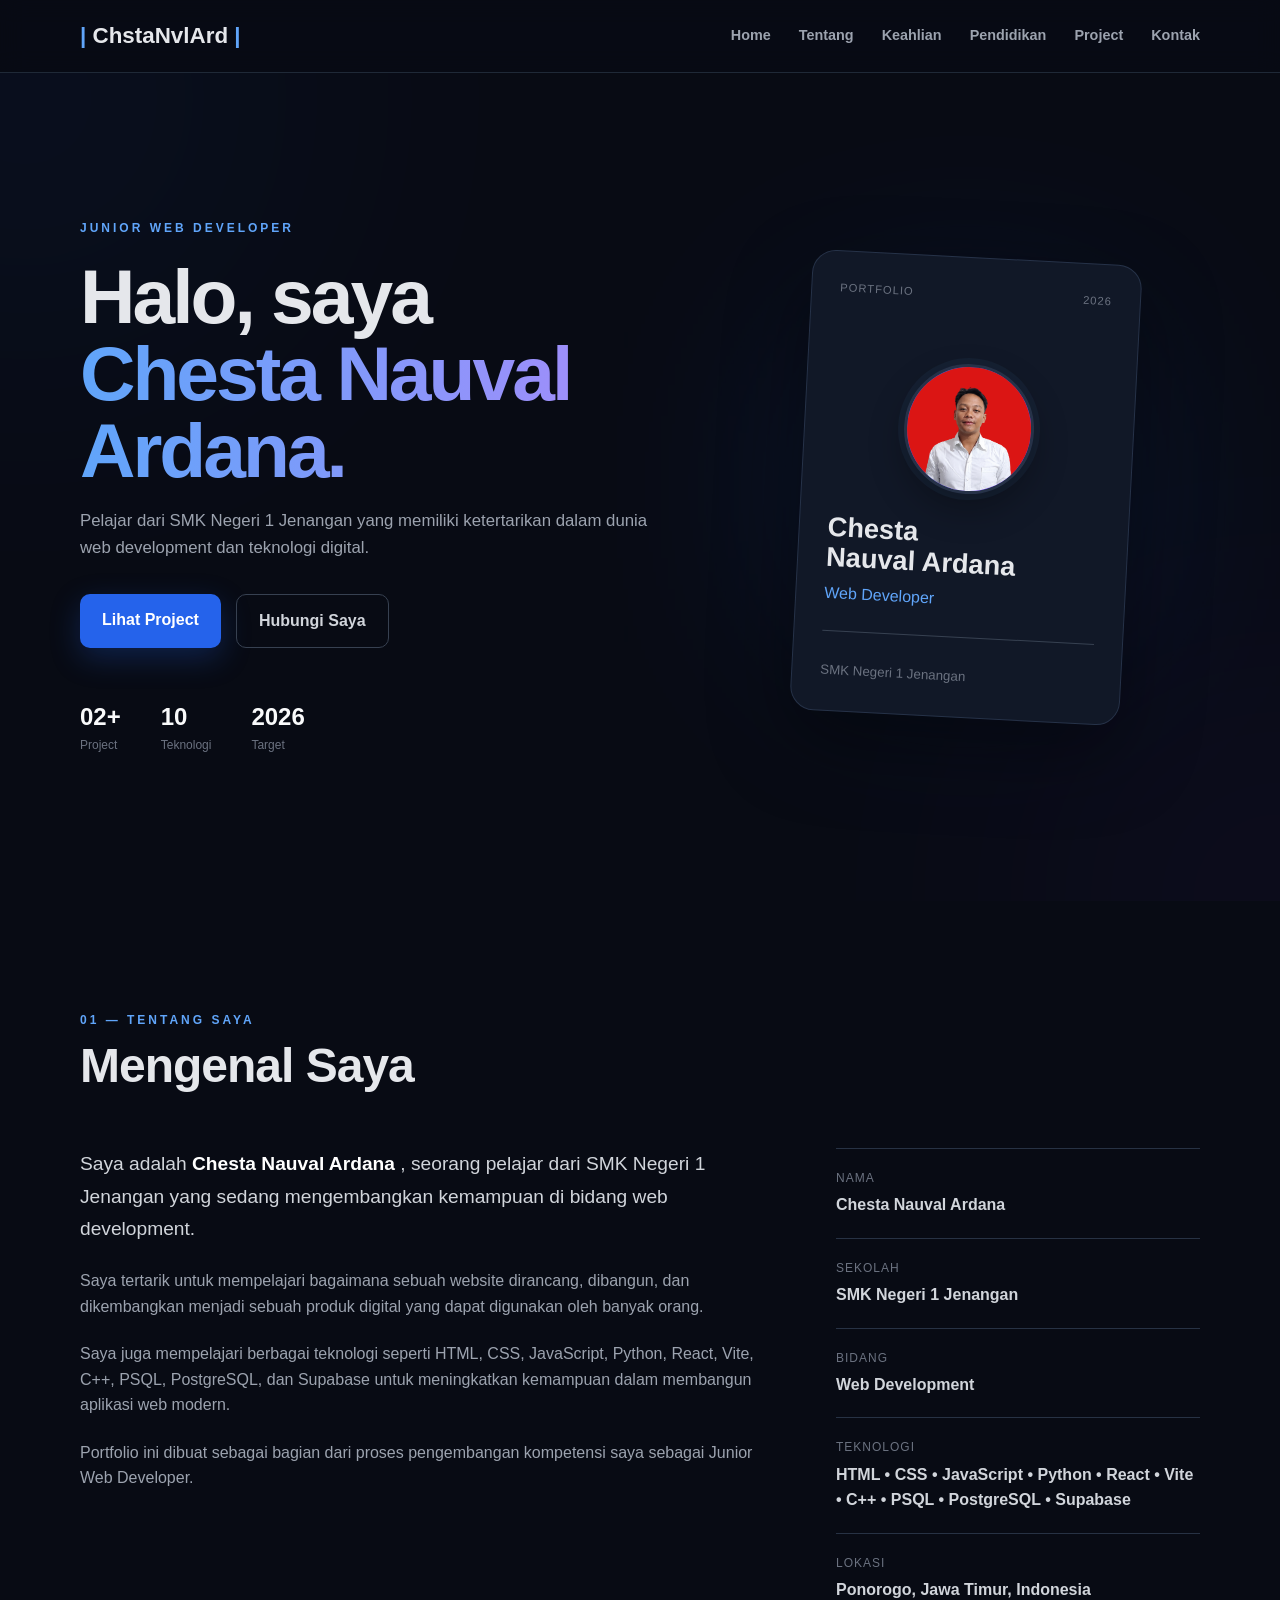
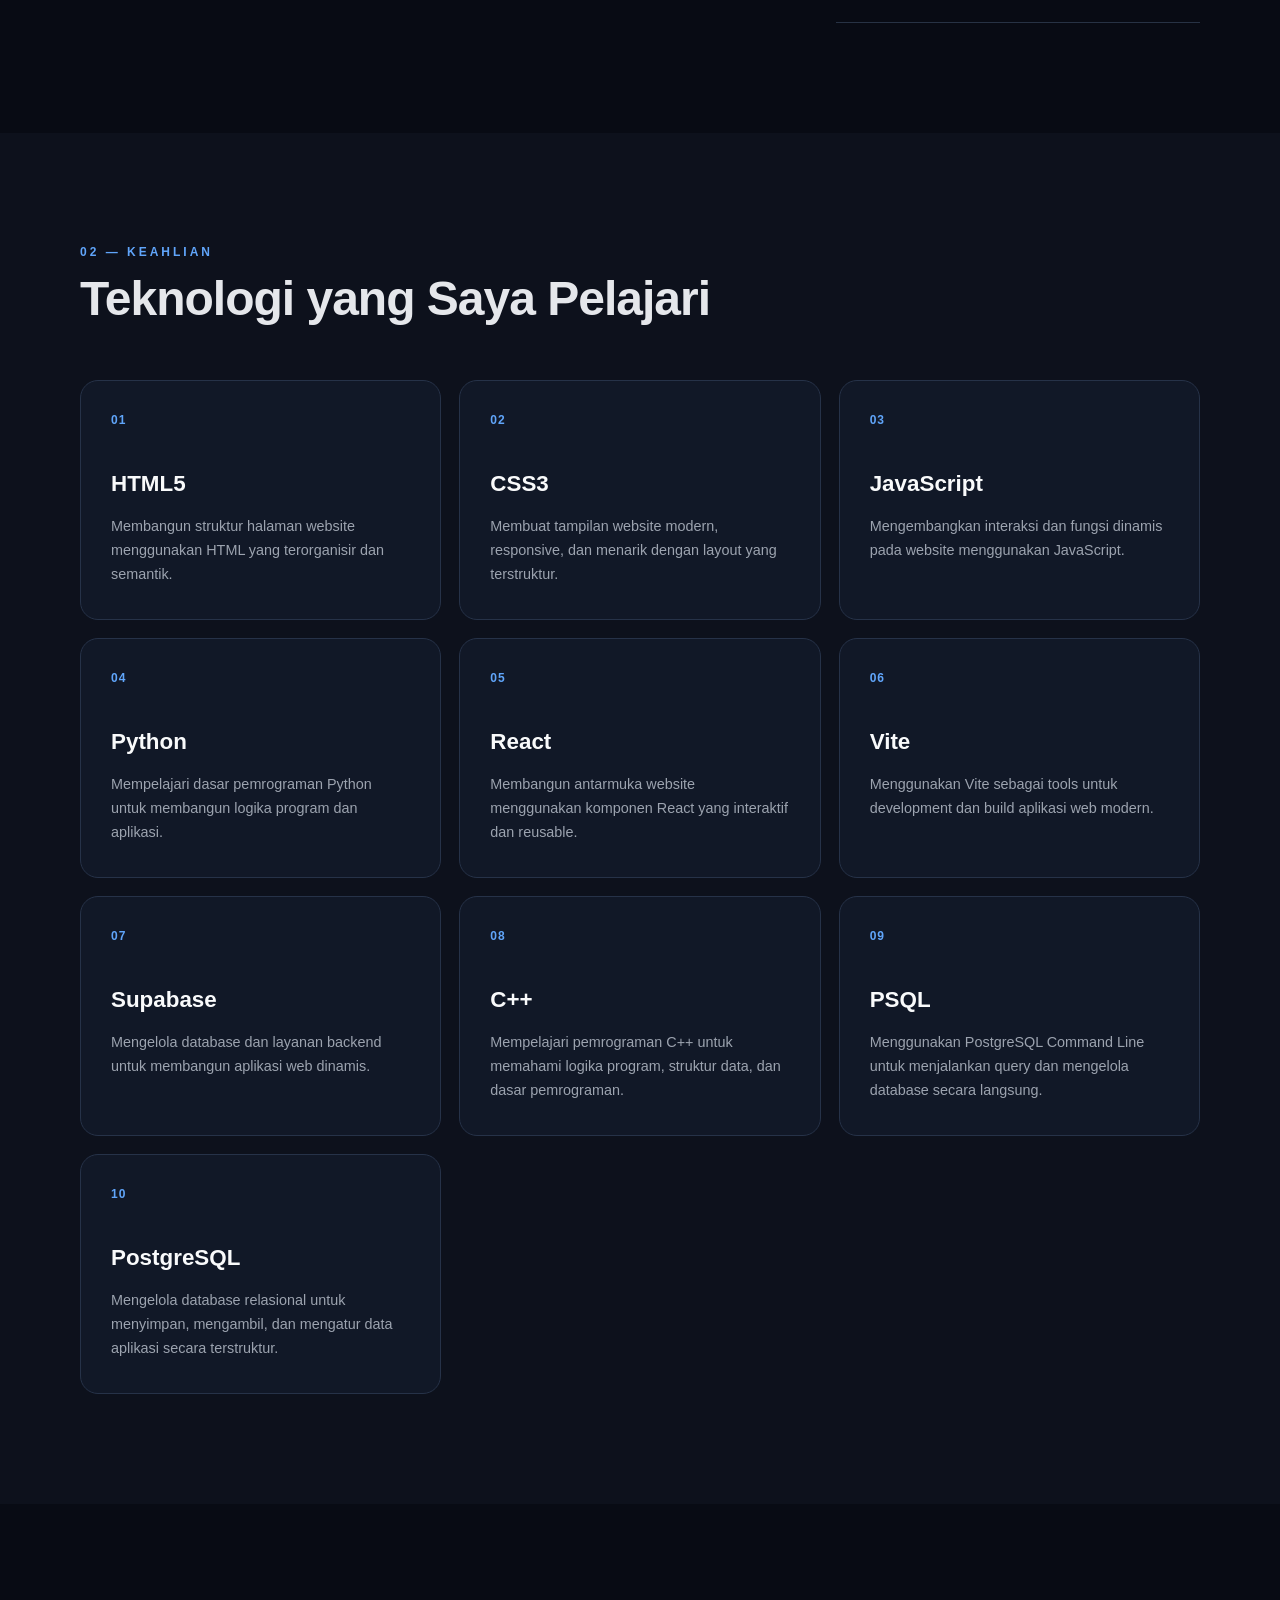
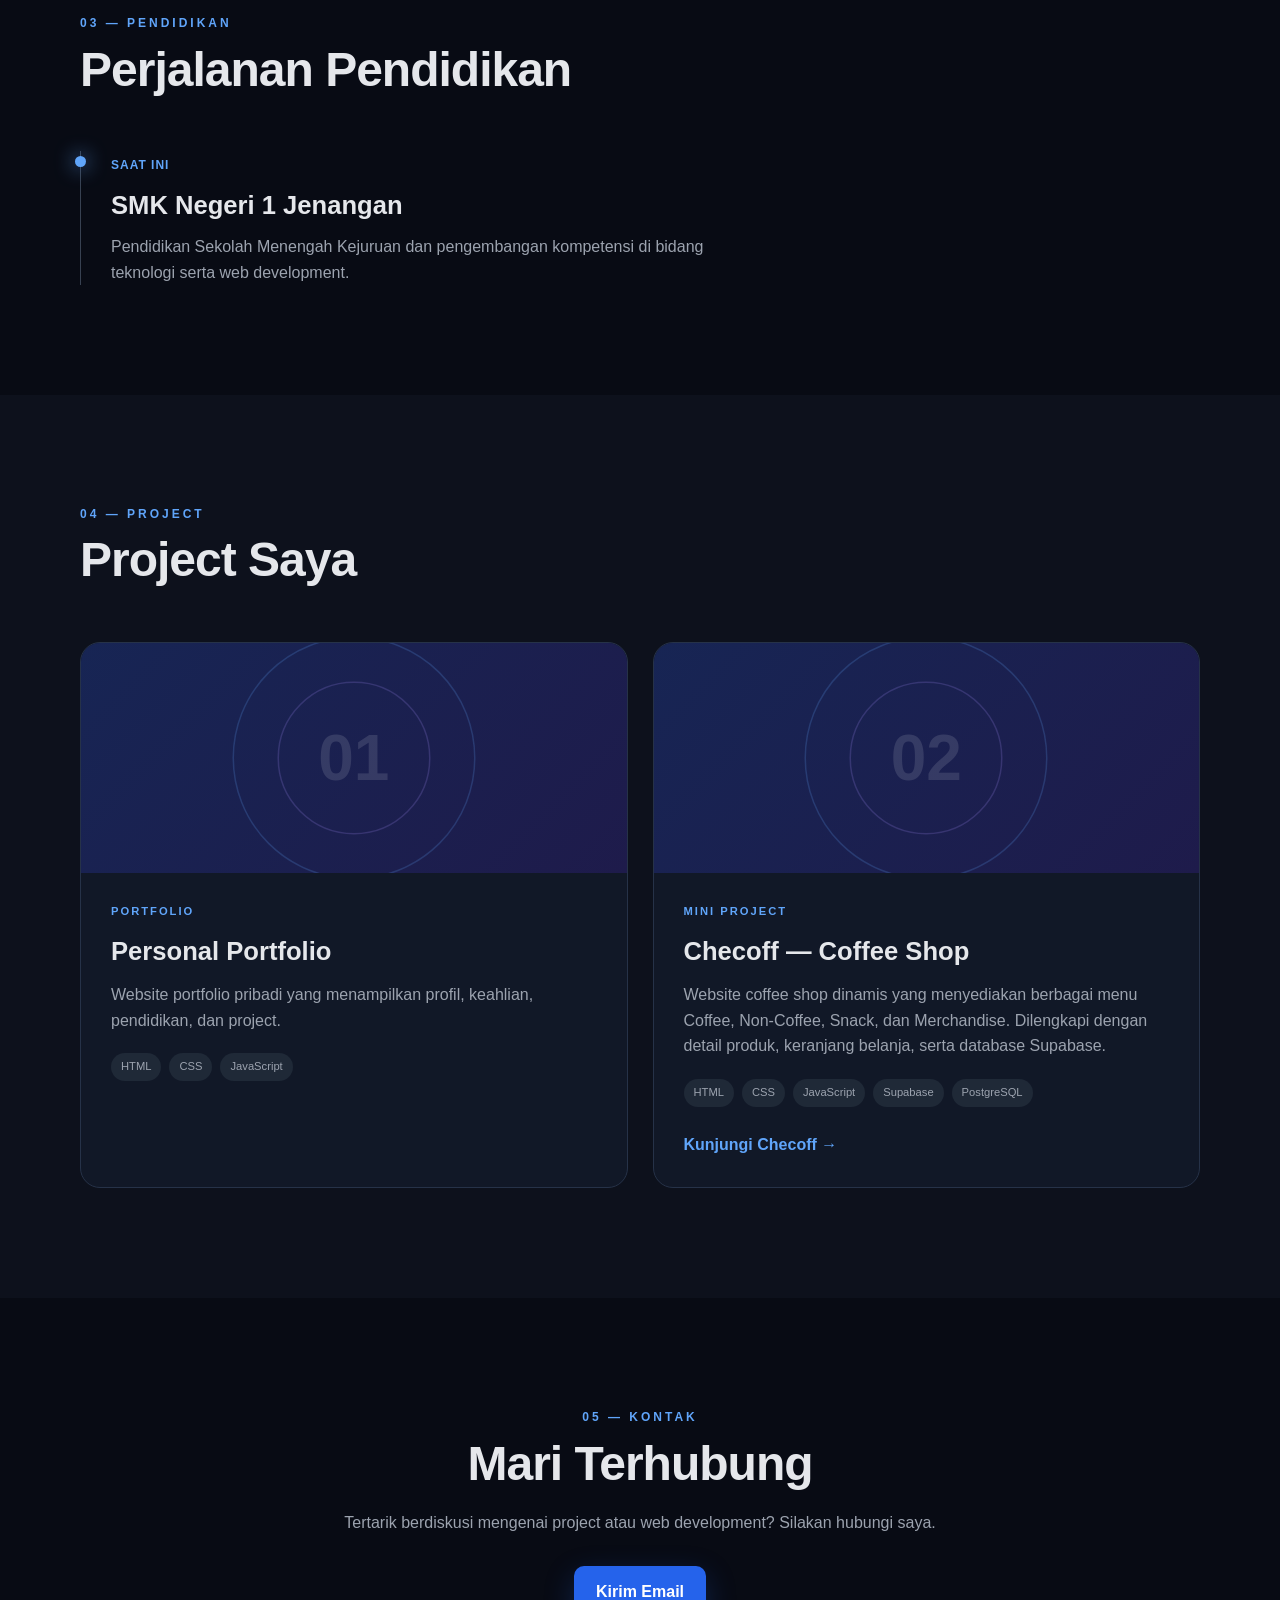
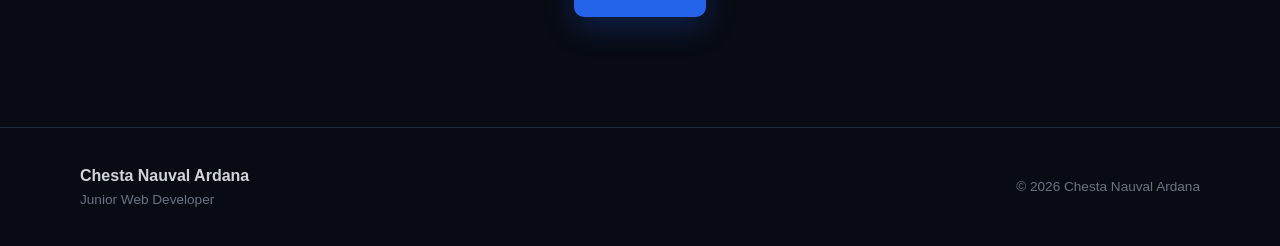
==== portfolio/index.html @ c1fc77e0 "Initial commit" ====
<!DOCTYPE html>
<html lang="id">

<head>

    <meta charset="UTF-8">

    <meta
        name="viewport"
        content="width=device-width, initial-scale=1.0"
    >

    <meta
        name="description"
        content="Portfolio Chesta Nauval Ardana - Junior Web Developer"
    >

    <title>
        Chesta Nauval Ardana | Junior Web Developer
    </title>

    <link
        rel="stylesheet"
        href="css/style.css"
    >

</head>


<body>


    <!-- ================= NAVBAR ================= -->

    <header class="navbar">

        <div class="container navbar-content">

            <a
                href="#home"
                class="logo"
            >

                <span>|</span>
                ChstaNvlArd
                <span>|</span>

            </a>


            <nav>

                <a href="#home">
                    Home
                </a>

                <a href="#about">
                    Tentang
                </a>

                <a href="#skills">
                    Keahlian
                </a>

                <a href="#education">
                    Pendidikan
                </a>

                <a href="#projects">
                    Project
                </a>

                <a href="#contact">
                    Kontak
                </a>

            </nav>

        </div>

    </header>



    <main>


        <!-- ================= HERO ================= -->

        <section
            id="home"
            class="hero"
        >

            <div class="container hero-content">


                <div class="hero-text">


                    <p class="eyebrow">

                        JUNIOR WEB DEVELOPER

                    </p>


                    <h1>

                        Halo, saya

                        <span>
                            Chesta Nauval Ardana.
                        </span>

                    </h1>


                    <p class="hero-description">

                        Pelajar dari SMK Negeri 1 Jenangan yang memiliki
                        ketertarikan dalam dunia web development dan
                        teknologi digital.

                    </p>



                    <div class="hero-buttons">


                        <a
                            href="#projects"
                            class="btn btn-primary"
                        >

                            Lihat Project

                        </a>


                        <a
                            href="#contact"
                            class="btn btn-outline"
                        >

                            Hubungi Saya

                        </a>


                    </div>



                    <div class="hero-info">


                        <div>

                            <strong>
                                02+
                            </strong>

                            <span>
                                Project
                            </span>

                        </div>


                        <div>

                            <strong>
                                10
                            </strong>

                            <span>
                                Teknologi
                            </span>

                        </div>


                        <div>

                            <strong>
                                2026
                            </strong>

                            <span>
                                Target
                            </span>

                        </div>


                    </div>


                </div>



                <!-- PROFILE CARD -->

                <div class="hero-visual">


                    <div class="glow"></div>


                    <div class="profile-card">


                        <div class="profile-top">


                            <span>
                                PORTFOLIO
                            </span>


                            <span>
                                2026
                            </span>


                        </div>



                        <div class="profile-avatar">


                            <img
                                src="assets/images/Foto_Chesta Nauval Ardana.png"
                                alt="Foto Chesta Nauval Ardana"
                            >


                        </div>



                        <h2>

                            Chesta<br>
                            Nauval Ardana

                        </h2>


                        <p>

                            Web Developer

                        </p>


                        <div class="profile-line"></div>


                        <small>

                            SMK Negeri 1 Jenangan

                        </small>


                    </div>


                </div>


            </div>

        </section>



        <!-- ================= ABOUT ================= -->

        <section
            id="about"
            class="section"
        >

            <div class="container">


                <div class="section-heading">


                    <p class="eyebrow">

                        01 — TENTANG SAYA

                    </p>


                    <h2>

                        Mengenal Saya

                    </h2>


                </div>



                <div class="about-grid">


                    <div class="about-text">


                        <p class="large-text">

                            Saya adalah

                            <strong>
                                Chesta Nauval Ardana
                            </strong>,

                            seorang pelajar dari SMK Negeri 1 Jenangan
                            yang sedang mengembangkan kemampuan di bidang
                            web development.

                        </p>



                        <p>

                            Saya tertarik untuk mempelajari bagaimana sebuah
                            website dirancang, dibangun, dan dikembangkan
                            menjadi sebuah produk digital yang dapat digunakan
                            oleh banyak orang.

                        </p>



                        <p>

                            Saya juga mempelajari berbagai teknologi seperti
                            HTML, CSS, JavaScript, Python, React, Vite,
                            C++, PSQL, PostgreSQL, dan Supabase untuk
                            meningkatkan kemampuan dalam membangun aplikasi
                            web modern.

                        </p>



                        <p>

                            Portfolio ini dibuat sebagai bagian dari proses
                            pengembangan kompetensi saya sebagai
                            Junior Web Developer.

                        </p>


                    </div>



                    <!-- DETAIL -->

                    <div class="about-details">


                        <div class="detail-item">

                            <span>
                                Nama
                            </span>

                            <strong>
                                Chesta Nauval Ardana
                            </strong>

                        </div>



                        <div class="detail-item">

                            <span>
                                Sekolah
                            </span>

                            <strong>
                                SMK Negeri 1 Jenangan
                            </strong>

                        </div>



                        <div class="detail-item">

                            <span>
                                Bidang
                            </span>

                            <strong>
                                Web Development
                            </strong>

                        </div>



                        <div class="detail-item">

                            <span>
                                Teknologi
                            </span>

                            <strong>

                                HTML • CSS • JavaScript • Python • React •
                                Vite • C++ • PSQL • PostgreSQL • Supabase

                            </strong>

                        </div>



                        <div class="detail-item">

                            <span>
                                Lokasi
                            </span>

                            <strong>

                                Ponorogo, Jawa Timur, Indonesia

                            </strong>

                        </div>


                    </div>


                </div>


            </div>

        </section>



        <!-- ================= SKILLS ================= -->

        <section
            id="skills"
            class="section section-dark"
        >

            <div class="container">


                <div class="section-heading">


                    <p class="eyebrow">

                        02 — KEAHLIAN

                    </p>


                    <h2>

                        Teknologi yang Saya Pelajari

                    </h2>


                </div>



                <div class="skills-grid">



                    <!-- ================= HTML ================= -->

                    <article class="skill-card">


                        <div class="skill-number">
                            01
                        </div>


                        <h3>
                            HTML5
                        </h3>


                        <p>

                            Membangun struktur halaman website
                            menggunakan HTML yang terorganisir
                            dan semantik.

                        </p>


                    </article>



                    <!-- ================= CSS ================= -->

                    <article class="skill-card">


                        <div class="skill-number">
                            02
                        </div>


                        <h3>
                            CSS3
                        </h3>


                        <p>

                            Membuat tampilan website modern,
                            responsive, dan menarik dengan
                            layout yang terstruktur.

                        </p>


                    </article>



                    <!-- ================= JAVASCRIPT ================= -->

                    <article class="skill-card">


                        <div class="skill-number">
                            03
                        </div>


                        <h3>
                            JavaScript
                        </h3>


                        <p>

                            Mengembangkan interaksi dan fungsi
                            dinamis pada website menggunakan
                            JavaScript.

                        </p>


                    </article>



                    <!-- ================= PYTHON ================= -->

                    <article class="skill-card">


                        <div class="skill-number">
                            04
                        </div>


                        <h3>
                            Python
                        </h3>


                        <p>

                            Mempelajari dasar pemrograman Python
                            untuk membangun logika program
                            dan aplikasi.

                        </p>


                    </article>



                    <!-- ================= REACT ================= -->

                    <article class="skill-card">


                        <div class="skill-number">
                            05
                        </div>


                        <h3>
                            React
                        </h3>


                        <p>

                            Membangun antarmuka website menggunakan
                            komponen React yang interaktif
                            dan reusable.

                        </p>


                    </article>



                    <!-- ================= VITE ================= -->

                    <article class="skill-card">


                        <div class="skill-number">
                            06
                        </div>


                        <h3>
                            Vite
                        </h3>


                        <p>

                            Menggunakan Vite sebagai tools untuk
                            development dan build aplikasi
                            web modern.

                        </p>


                    </article>



                    <!-- ================= SUPABASE ================= -->

                    <article class="skill-card">


                        <div class="skill-number">
                            07
                        </div>


                        <h3>
                            Supabase
                        </h3>


                        <p>

                            Mengelola database dan layanan backend
                            untuk membangun aplikasi web dinamis.

                        </p>


                    </article>



                    <!-- ================= C++ ================= -->

                    <article class="skill-card">


                        <div class="skill-number">
                            08
                        </div>


                        <h3>
                            C++
                        </h3>


                        <p>

                            Mempelajari pemrograman C++ untuk memahami
                            logika program, struktur data, dan
                            dasar pemrograman.

                        </p>


                    </article>



                    <!-- ================= PSQL ================= -->

                    <article class="skill-card">


                        <div class="skill-number">
                            09
                        </div>


                        <h3>
                            PSQL
                        </h3>


                        <p>

                            Menggunakan PostgreSQL Command Line
                            untuk menjalankan query dan mengelola
                            database secara langsung.

                        </p>


                    </article>



                    <!-- ================= POSTGRESQL ================= -->

                    <article class="skill-card">


                        <div class="skill-number">
                            10
                        </div>


                        <h3>
                            PostgreSQL
                        </h3>


                        <p>

                            Mengelola database relasional untuk
                            menyimpan, mengambil, dan mengatur
                            data aplikasi secara terstruktur.

                        </p>


                    </article>


                </div>


            </div>

        </section>



        <!-- ================= EDUCATION ================= -->

        <section
            id="education"
            class="section"
        >

            <div class="container">


                <div class="section-heading">


                    <p class="eyebrow">

                        03 — PENDIDIKAN

                    </p>


                    <h2>

                        Perjalanan Pendidikan

                    </h2>


                </div>



                <div class="timeline">


                    <div class="timeline-item">


                        <div class="timeline-dot"></div>


                        <div class="timeline-content">


                            <span>
                                SAAT INI
                            </span>


                            <h3>

                                SMK Negeri 1 Jenangan

                            </h3>


                            <p>

                                Pendidikan Sekolah Menengah Kejuruan
                                dan pengembangan kompetensi di bidang
                                teknologi serta web development.

                            </p>


                        </div>


                    </div>


                </div>


            </div>

        </section>



        <!-- ================= PROJECTS ================= -->

        <section
            id="projects"
            class="section section-dark"
        >

            <div class="container">


                <div class="section-heading">


                    <p class="eyebrow">

                        04 — PROJECT

                    </p>


                    <h2>

                        Project Saya

                    </h2>


                </div>



                <div class="projects-grid">



                    <!-- ================= PROJECT 1 ================= -->

                    <article class="project-card">


                        <div class="project-image">


                            <span>
                                01
                            </span>


                        </div>



                        <div class="project-content">


                            <div class="project-label">

                                PORTFOLIO

                            </div>


                            <h3>

                                Personal Portfolio

                            </h3>


                            <p>

                                Website portfolio pribadi yang
                                menampilkan profil, keahlian,
                                pendidikan, dan project.

                            </p>


                            <div class="tech-list">


                                <span>
                                    HTML
                                </span>


                                <span>
                                    CSS
                                </span>


                                <span>
                                    JavaScript
                                </span>


                            </div>


                        </div>


                    </article>



                    <!-- ================= PROJECT 2 ================= -->

                    <article
                        class="project-card project-featured"
                    >


                        <div class="project-image">


                            <span>
                                02
                            </span>


                        </div>



                        <div class="project-content">


                            <div class="project-label">

                                MINI PROJECT

                            </div>


                            <h3>

                                Checoff — Coffee Shop

                            </h3>


                            <p>

                                Website coffee shop dinamis yang
                                menyediakan berbagai menu Coffee,
                                Non-Coffee, Snack, dan Merchandise.
                                Dilengkapi dengan detail produk,
                                keranjang belanja, serta database
                                Supabase.

                            </p>



                            <div class="tech-list">


                                <span>
                                    HTML
                                </span>


                                <span>
                                    CSS
                                </span>


                                <span>
                                    JavaScript
                                </span>


                                <span>
                                    Supabase
                                </span>


                                <span>
                                    PostgreSQL
                                </span>


                            </div>



                            <a
                                href="../merchforge/index.html"
                                class="project-link"
                            >

                                Kunjungi Checoff →

                            </a>


                        </div>


                    </article>


                </div>


            </div>

        </section>



        <!-- ================= CONTACT ================= -->

        <section
            id="contact"
            class="section"
        >

            <div class="container contact">


                <div class="section-heading">


                    <p class="eyebrow">

                        05 — KONTAK

                    </p>


                    <h2>

                        Mari Terhubung

                    </h2>


                </div>



                <p>

                    Tertarik berdiskusi mengenai project atau
                    web development? Silakan hubungi saya.

                </p>



                <a
                    href="mailto:emailanda@example.com"
                    class="btn btn-primary"
                >

                    Kirim Email

                </a>


            </div>

        </section>


    </main>



    <!-- ================= FOOTER ================= -->

    <footer class="footer">


        <div class="container footer-content">


            <div>


                <strong>

                    Chesta Nauval Ardana

                </strong>


                <p>

                    Junior Web Developer

                </p>


            </div>



            <p>

                © 2026 Chesta Nauval Ardana

            </p>


        </div>


    </footer>



    <script src="js/script.js"></script>


</body>

</html>
---- portfolio/css/style.css ----
/* =========================
   RESET
========================= */

* {
    margin: 0;
    padding: 0;
    box-sizing: border-box;
}

html {
    scroll-behavior: smooth;
}

body {
    font-family: Arial, Helvetica, sans-serif;
    line-height: 1.6;
    color: #e5e7eb;
    background: #080b14;
}

a {
    color: inherit;
    text-decoration: none;
}

.container {
    width: min(1120px, 90%);
    margin: 0 auto;
}


/* =========================
   NAVBAR
========================= */

.navbar {
    position: sticky;
    top: 0;
    z-index: 1000;

    background: rgba(8, 11, 20, 0.9);
    backdrop-filter: blur(12px);

    border-bottom: 1px solid #1f2937;
}

.navbar-content {
    min-height: 72px;

    display: flex;
    align-items: center;
    justify-content: space-between;
}

.logo {
    font-size: 1.4rem;
    font-weight: 800;
}

.logo span {
    color: #60a5fa;
}

.navbar nav {
    display: flex;
    align-items: center;
    gap: 28px;
}

.navbar nav a {
    position: relative;

    color: #9ca3af;

    font-size: 0.9rem;
    font-weight: 600;

    transition: color 0.2s ease;
}

.navbar nav a::after {
    content: "";

    position: absolute;

    left: 0;
    bottom: -8px;

    width: 0;
    height: 2px;

    background: #60a5fa;

    transition: width 0.25s ease;
}

.navbar nav a:hover {
    color: #60a5fa;
}

.navbar nav a:hover::after {
    width: 100%;
}


/* =========================
   HERO
========================= */

.hero {
    min-height: calc(100vh - 72px);

    display: flex;
    align-items: center;

    position: relative;
    overflow: hidden;
}

.hero::before {
    content: "";

    position: absolute;

    width: 450px;
    height: 450px;

    top: -200px;
    left: -200px;

    border-radius: 50%;

    background: #2563eb;

    filter: blur(150px);

    opacity: 0.08;

    pointer-events: none;
}

.hero::after {
    content: "";

    position: absolute;

    width: 400px;
    height: 400px;

    right: -200px;
    bottom: -200px;

    border-radius: 50%;

    background: #7c3aed;

    filter: blur(150px);

    opacity: 0.08;

    pointer-events: none;
}

.hero-content {
    display: grid;

    grid-template-columns: 1.1fr 0.9fr;

    gap: 80px;

    align-items: center;

    position: relative;
    z-index: 1;
}


/* =========================
   HERO TEXT
========================= */

.eyebrow {
    color: #60a5fa;

    font-size: 0.75rem;
    font-weight: 800;

    letter-spacing: 3px;
}

.hero h1 {
    margin: 20px 0;

    font-size: clamp(3rem, 6vw, 5.5rem);

    line-height: 1;

    letter-spacing: -3px;
}

.hero h1 span {
    display: block;

    background: linear-gradient(
        90deg,
        #60a5fa,
        #a78bfa
    );

    -webkit-background-clip: text;
    background-clip: text;

    color: transparent;
}

.hero-description {
    max-width: 620px;

    color: #9ca3af;

    font-size: 1.05rem;
}

.hero-buttons {
    display: flex;

    gap: 15px;

    margin-top: 32px;
}


/* =========================
   BUTTON
========================= */

.btn {
    display: inline-block;

    padding: 13px 22px;

    border-radius: 10px;

    font-weight: 700;

    transition:
        transform 0.25s ease,
        background 0.25s ease,
        border-color 0.25s ease,
        box-shadow 0.25s ease;
}

.btn:hover {
    transform: translateY(-3px);
}

.btn-primary {
    background: #2563eb;

    color: #ffffff;

    box-shadow:
        0 10px 30px rgba(37, 99, 235, 0.25);
}

.btn-primary:hover {
    background: #1d4ed8;

    box-shadow:
        0 15px 35px rgba(37, 99, 235, 0.35);
}

.btn-outline {
    border: 1px solid #374151;

    color: #d1d5db;
}

.btn-outline:hover {
    border-color: #60a5fa;

    color: #60a5fa;
}


/* =========================
   HERO INFO
========================= */

.hero-info {
    display: flex;

    gap: 40px;

    margin-top: 50px;
}

.hero-info div {
    display: flex;

    flex-direction: column;
}

.hero-info strong {
    font-size: 1.5rem;

    color: #f9fafb;
}

.hero-info span {
    color: #6b7280;

    font-size: 0.75rem;
}


/* =========================
   PROFILE CARD
========================= */

.hero-visual {
    position: relative;

    display: flex;

    justify-content: center;
    align-items: center;
}

.glow {
    position: absolute;

    width: 280px;
    height: 280px;

    background: #2563eb;

    filter: blur(120px);

    opacity: 0.2;

    pointer-events: none;
}

.profile-card {
    position: relative;

    z-index: 1;

    width: 330px;
    min-height: 420px;

    padding: 28px;

    border: 1px solid #263248;

    border-radius: 24px;

    background: #111827;

    box-shadow:
        0 30px 80px rgba(0, 0, 0, 0.4);

    transform: rotate(3deg);

    transition:
        transform 0.3s ease,
        border-color 0.3s ease,
        box-shadow 0.3s ease;
}

.profile-card:hover {
    transform: rotate(0deg) translateY(-5px);

    border-color: #3b82f6;

    box-shadow:
        0 35px 90px rgba(0, 0, 0, 0.5);
}

.profile-top {
    display: flex;

    align-items: center;
    justify-content: space-between;

    color: #6b7280;

    font-size: 0.7rem;

    letter-spacing: 1px;
}

.profile-avatar {
    width: 130px;
    height: 130px;

    margin: 60px auto 25px;

    border-radius: 50%;

    display: flex;

    align-items: center;
    justify-content: center;

    background: linear-gradient(
        135deg,
        #2563eb,
        #7c3aed
    );

    color: #ffffff;

    font-size: 2.5rem;
    font-weight: 800;

    overflow: hidden;

    border: 3px solid #263248;

    box-shadow:
        0 0 0 6px rgba(96, 165, 250, 0.05),
        0 15px 35px rgba(0, 0, 0, 0.3);
}

.profile-avatar img {
    width: 100%;
    height: 100%;

    object-fit: cover;

    display: block;
}

.profile-card h2 {
    font-size: 1.7rem;

    line-height: 1.1;
}

.profile-card p {
    margin-top: 8px;

    color: #60a5fa;
}

.profile-line {
    height: 1px;

    margin: 25px 0;

    background: #374151;
}

.profile-card small {
    color: #6b7280;
}


/* =========================
   SECTION
========================= */

.section {
    padding: 110px 0;
}

.section-dark {
    background: #0d111c;
}

.section-heading {
    margin-bottom: 55px;
}

.section-heading h2 {
    margin-top: 10px;

    font-size: clamp(2rem, 4vw, 3rem);

    line-height: 1.1;

    letter-spacing: -1px;
}


/* =========================
   ABOUT
========================= */

.about-grid {
    display: grid;

    grid-template-columns: 1.3fr 0.7fr;

    gap: 80px;
}

.about-text p {
    margin-bottom: 22px;

    color: #9ca3af;
}

.about-text .large-text {
    color: #d1d5db;

    font-size: 1.2rem;

    line-height: 1.7;
}

.about-text strong {
    color: #ffffff;
}

.about-details {
    border-top: 1px solid #273244;
}

.detail-item {
    padding: 20px 0;

    display: flex;

    flex-direction: column;

    border-bottom: 1px solid #273244;
}

.detail-item span {
    color: #6b7280;

    font-size: 0.75rem;

    text-transform: uppercase;

    letter-spacing: 1px;
}

.detail-item strong {
    margin-top: 4px;

    color: #d1d5db;

    line-height: 1.6;
}


/* =========================
   SKILLS
========================= */

.skills-grid {
    display: grid;

    /* 10 teknologi → 3 kolom desktop */
    grid-template-columns: repeat(3, 1fr);

    gap: 18px;
}

.skill-card {
    min-height: 240px;

    padding: 30px;

    border: 1px solid #263248;

    border-radius: 18px;

    background: #111827;

    display: flex;

    flex-direction: column;

    transition:
        transform 0.25s ease,
        border-color 0.25s ease,
        box-shadow 0.25s ease,
        background 0.25s ease;
}

.skill-card:hover {
    transform: translateY(-7px);

    border-color: #3b82f6;

    background: #131d30;

    box-shadow:
        0 15px 35px rgba(0, 0, 0, 0.25);
}

.skill-number {
    color: #60a5fa;

    font-size: 0.75rem;

    font-weight: 800;

    letter-spacing: 1px;
}

.skill-card h3 {
    margin: 35px 0 12px;

    font-size: 1.4rem;

    color: #f9fafb;
}

.skill-card p {
    color: #9ca3af;

    font-size: 0.9rem;

    line-height: 1.7;
}


/* =========================
   EDUCATION
========================= */

.timeline {
    padding-left: 30px;

    border-left: 1px solid #374151;
}

.timeline-item {
    position: relative;
}

.timeline-dot {
    position: absolute;

    left: -36px;
    top: 5px;

    width: 11px;
    height: 11px;

    border-radius: 50%;

    background: #60a5fa;

    box-shadow:
        0 0 20px #60a5fa;
}

.timeline-content span {
    color: #60a5fa;

    font-size: 0.75rem;

    font-weight: 800;

    letter-spacing: 1px;
}

.timeline-content h3 {
    margin: 8px 0;

    font-size: 1.6rem;
}

.timeline-content p {
    max-width: 600px;

    color: #9ca3af;
}


/* =========================
   PROJECTS
========================= */

.projects-grid {
    display: grid;

    grid-template-columns: repeat(2, 1fr);

    gap: 25px;
}

.project-card {
    overflow: hidden;

    border: 1px solid #263248;

    border-radius: 20px;

    background: #111827;

    transition:
        transform 0.25s ease,
        border-color 0.25s ease,
        box-shadow 0.25s ease;
}

.project-card:hover {
    transform: translateY(-5px);

    border-color: #3b82f6;

    box-shadow:
        0 20px 45px rgba(0, 0, 0, 0.3);
}

.project-image {
    height: 230px;

    display: flex;

    align-items: center;
    justify-content: center;

    background:
        linear-gradient(
            135deg,
            #172554,
            #1e1b4b
        );

    position: relative;

    overflow: hidden;
}

.project-image::before {
    content: "";

    position: absolute;

    width: 160px;
    height: 160px;

    border-radius: 50%;

    border: 1px solid rgba(96, 165, 250, 0.2);

    transform: scale(1.5);
}

.project-image::after {
    content: "";

    position: absolute;

    width: 100px;
    height: 100px;

    border-radius: 50%;

    border: 1px solid rgba(167, 139, 250, 0.2);

    transform: scale(1.5);
}

.project-image span {
    position: relative;

    z-index: 1;

    font-size: 4rem;

    font-weight: 900;

    color: rgba(255, 255, 255, 0.12);
}

.project-content {
    padding: 30px;
}

.project-label {
    color: #60a5fa;

    font-size: 0.7rem;

    font-weight: 800;

    letter-spacing: 2px;
}

.project-content h3 {
    margin: 10px 0;

    font-size: 1.6rem;
}

.project-content p {
    margin-bottom: 20px;

    color: #9ca3af;
}

.tech-list {
    display: flex;

    flex-wrap: wrap;

    gap: 8px;
}

.tech-list span {
    padding: 5px 10px;

    border-radius: 20px;

    background: #1f2937;

    color: #9ca3af;

    font-size: 0.7rem;

    transition:
        background 0.2s ease,
        color 0.2s ease;
}

.tech-list span:hover {
    background: #263248;

    color: #d1d5db;
}

.project-link {
    display: inline-block;

    margin-top: 25px;

    color: #60a5fa;

    font-weight: 700;

    transition:
        color 0.2s ease,
        transform 0.2s ease;
}

.project-link:hover {
    color: #93c5fd;

    transform: translateX(4px);
}


/* =========================
   CONTACT
========================= */

.contact {
    text-align: center;
}

.contact .section-heading {
    margin-bottom: 20px;
}

.contact > p {
    max-width: 600px;

    margin: 0 auto 30px;

    color: #9ca3af;
}


/* =========================
   FOOTER
========================= */

.footer {
    padding: 35px 0;

    border-top: 1px solid #1f2937;

    color: #6b7280;
}

.footer-content {
    display: flex;

    align-items: center;

    justify-content: space-between;
}

.footer strong {
    color: #d1d5db;
}

.footer p {
    font-size: 0.85rem;
}


/* =========================
   RESPONSIVE TABLET
========================= */

@media (max-width: 1000px) {

    .hero-content {
        gap: 50px;
    }

    .skills-grid {
        grid-template-columns: repeat(2, 1fr);
    }

}


/* =========================
   RESPONSIVE TABLET
========================= */

@media (max-width: 850px) {

    .navbar nav {
        display: none;
    }


    /* HERO */

    .hero-content {
        grid-template-columns: 1fr;

        gap: 60px;

        padding: 80px 0;
    }

    .hero-visual {
        order: -1;
    }


    /* ABOUT */

    .about-grid {
        grid-template-columns: 1fr;

        gap: 50px;
    }


    /* SKILLS */

    .skills-grid {
        grid-template-columns: repeat(2, 1fr);
    }


    /* PROJECT */

    .projects-grid {
        grid-template-columns: 1fr;
    }

}


/* =========================
   RESPONSIVE MOBILE
========================= */

@media (max-width: 500px) {

    .container {
        width: 92%;
    }


    /* SECTION */

    .section {
        padding: 80px 0;
    }


    /* HERO */

    .hero {
        min-height: auto;
    }

    .hero-content {
        padding: 70px 0;
    }

    .hero h1 {
        font-size: 3rem;

        letter-spacing: -2px;
    }

    .hero-description {
        font-size: 0.95rem;
    }

    .hero-buttons {
        flex-direction: column;
    }

    .btn {
        text-align: center;

        width: 100%;
    }


    /* HERO INFO */

    .hero-info {
        gap: 20px;

        justify-content: space-between;
    }

    .hero-info strong {
        font-size: 1.3rem;
    }


    /* PROFILE */

    .profile-card {
        width: 280px;

        min-height: 400px;

        padding: 24px;
    }

    .profile-avatar {
        width: 120px;
        height: 120px;

        margin-top: 50px;
    }


    /* SECTION HEADING */

    .section-heading {
        margin-bottom: 40px;
    }


    /* SKILLS */

    .skills-grid {
        grid-template-columns: 1fr;
    }

    .skill-card {
        min-height: auto;

        padding: 25px;
    }

    .skill-card h3 {
        margin-top: 25px;
    }


    /* PROJECT */

    .project-image {
        height: 190px;
    }

    .project-content {
        padding: 25px;
    }


    /* FOOTER */

    .footer-content {
        flex-direction: column;

        gap: 15px;

        text-align: center;
    }

}


/* =========================
   EXTRA SMALL MOBILE
========================= */

@media (max-width: 360px) {

    .hero h1 {
        font-size: 2.5rem;
    }

    .hero-info {
        gap: 12px;
    }

    .profile-card {
        width: 260px;
    }

}
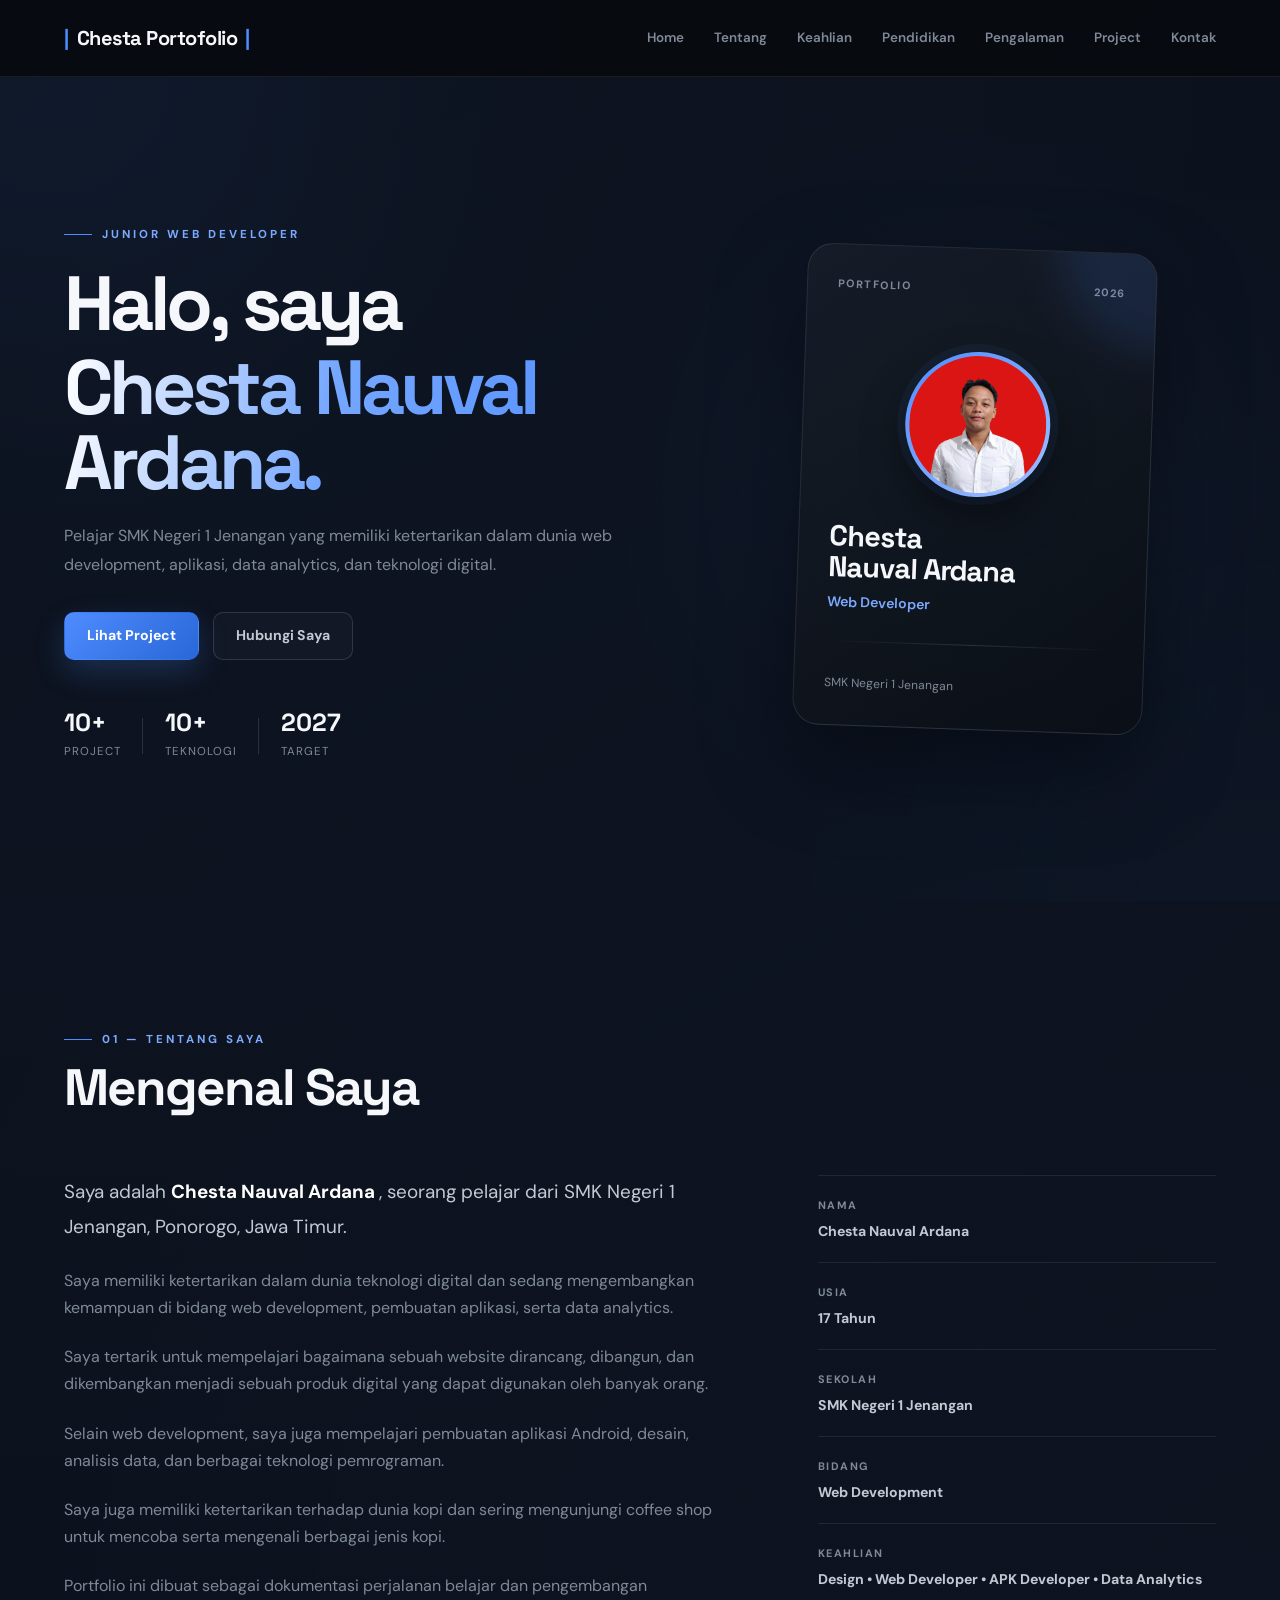
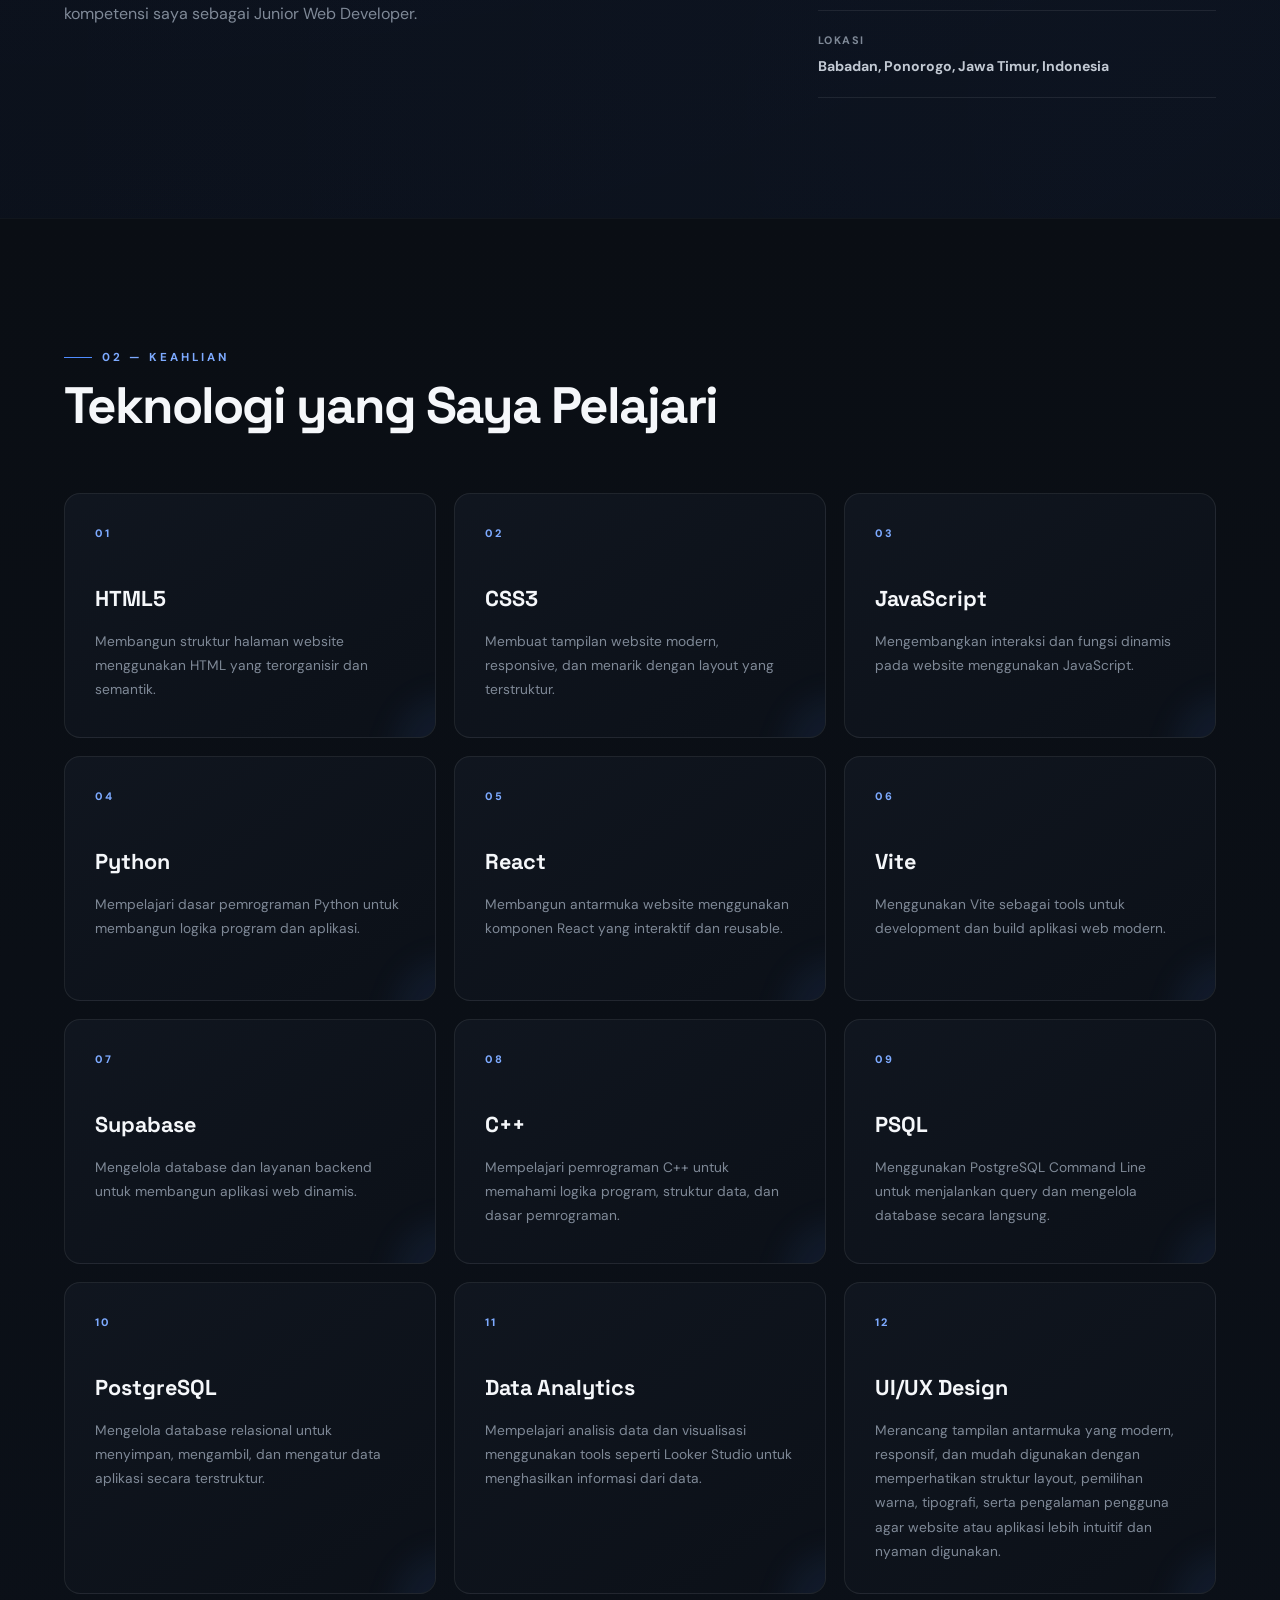
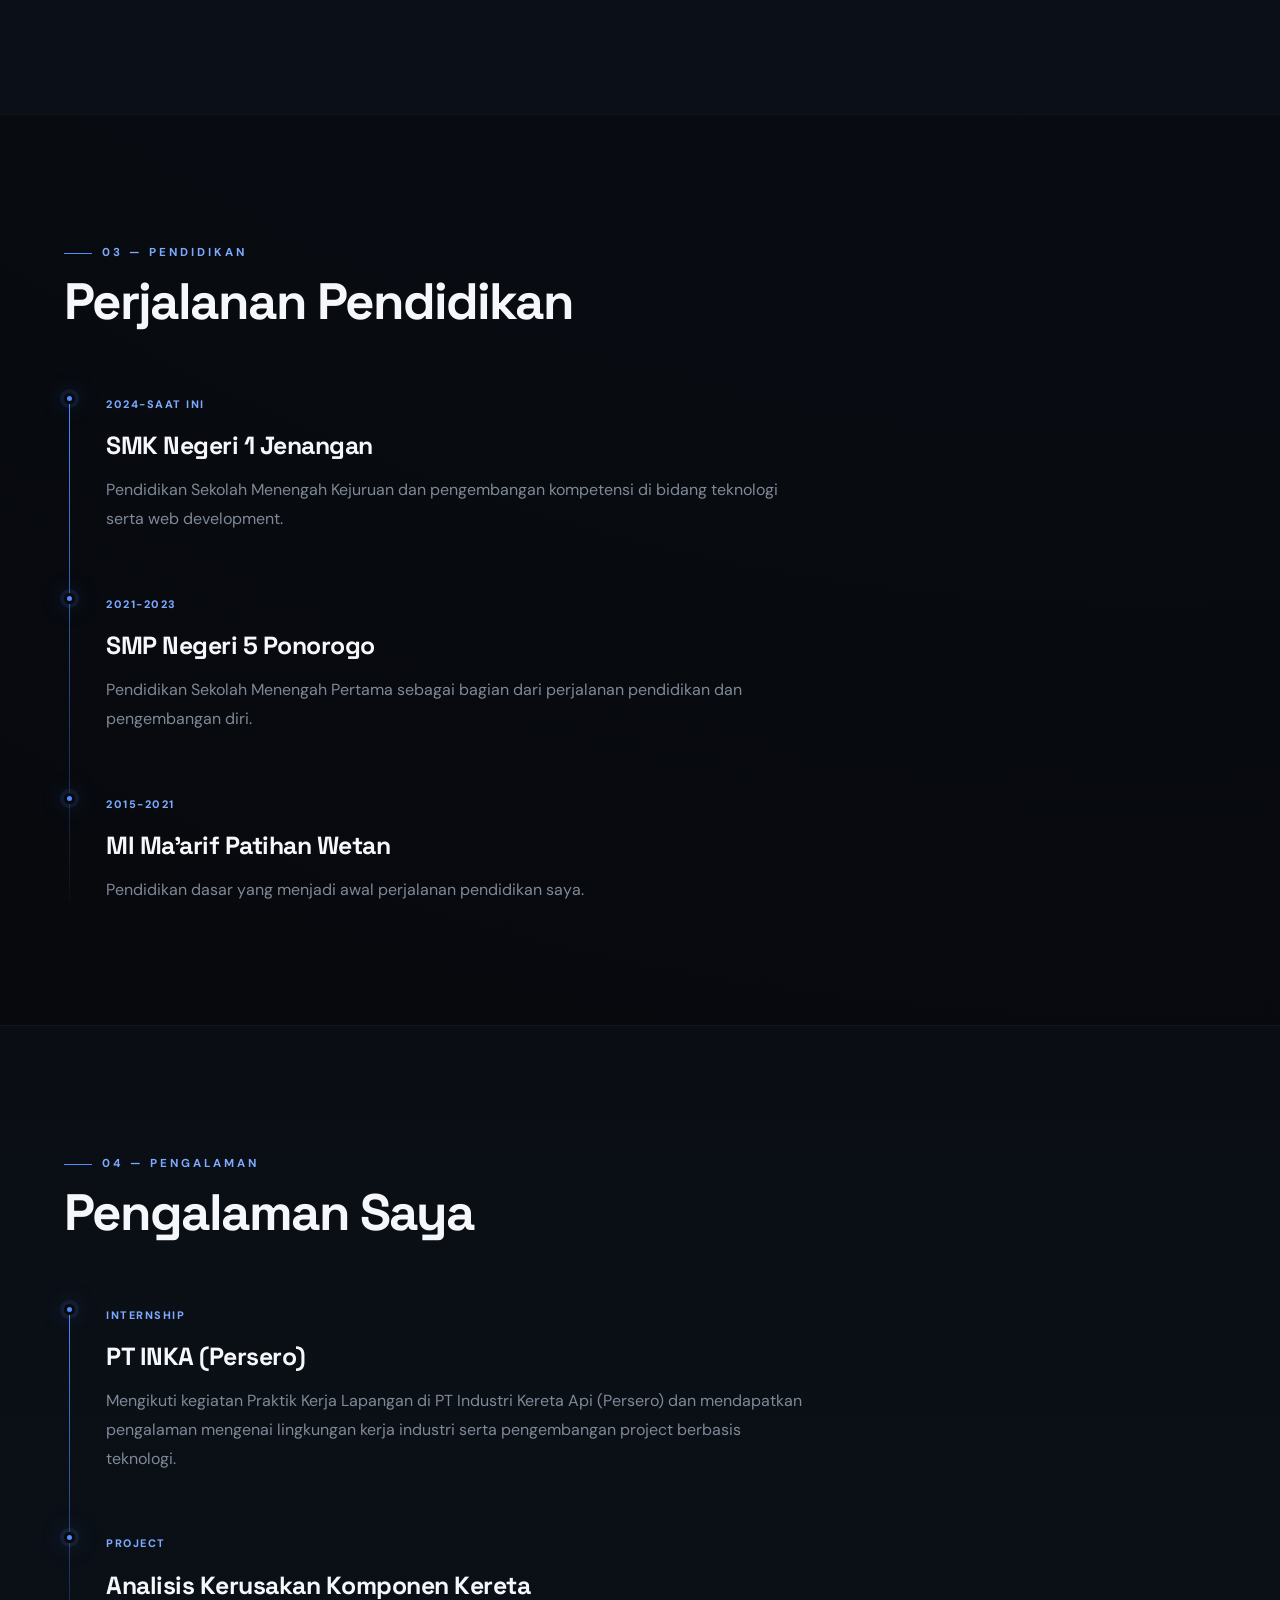
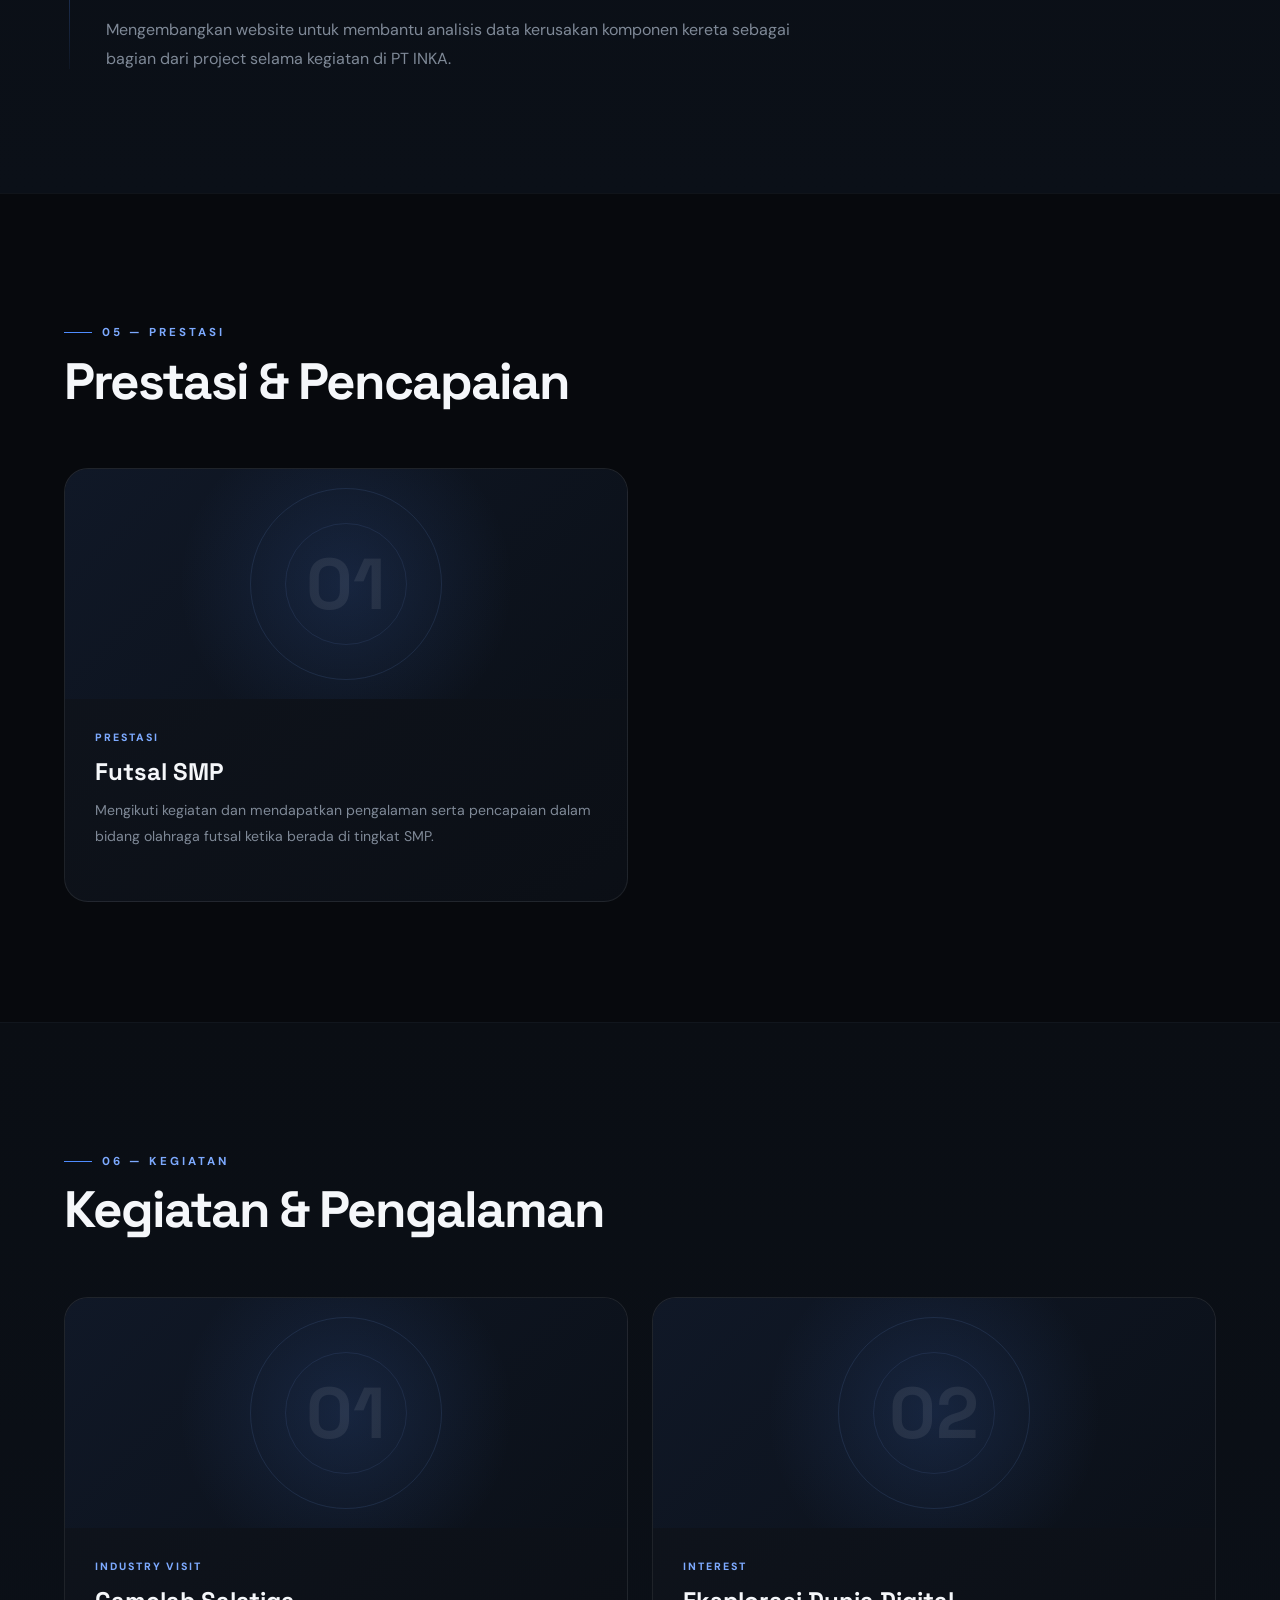
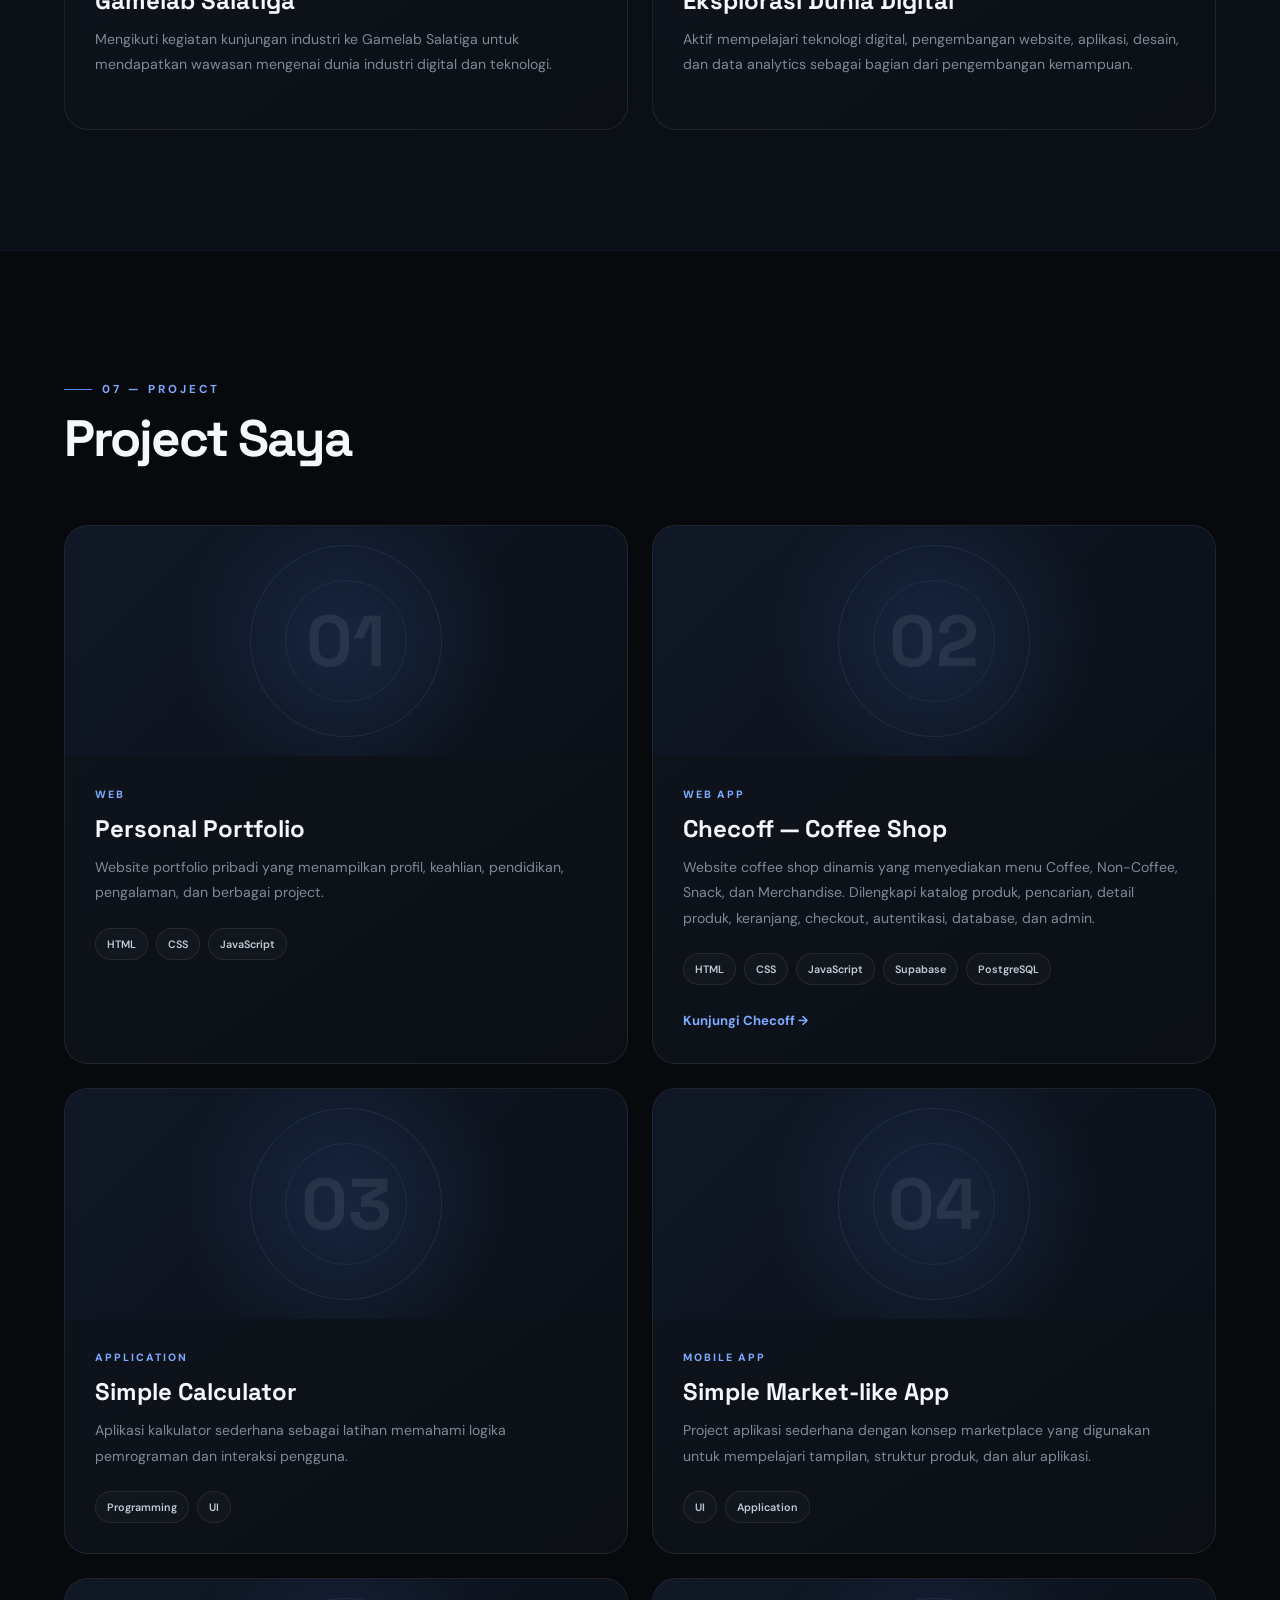
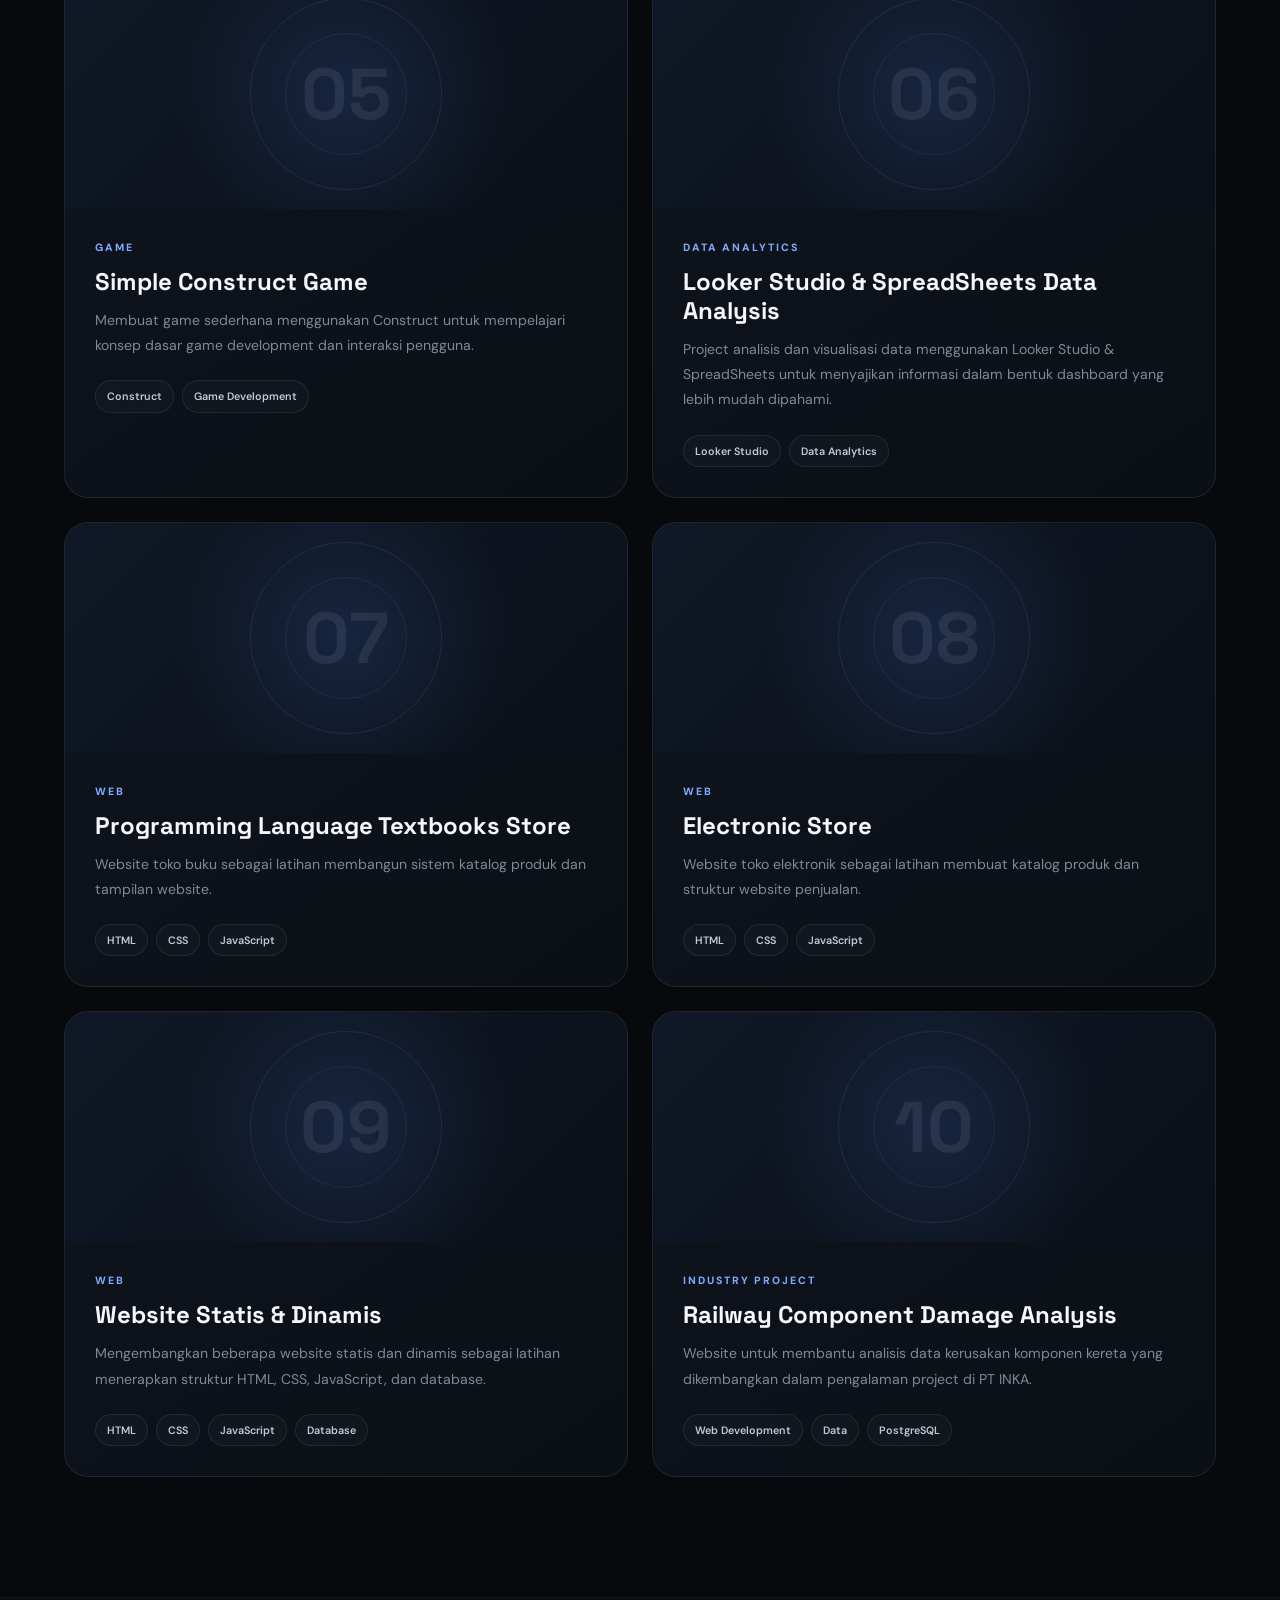
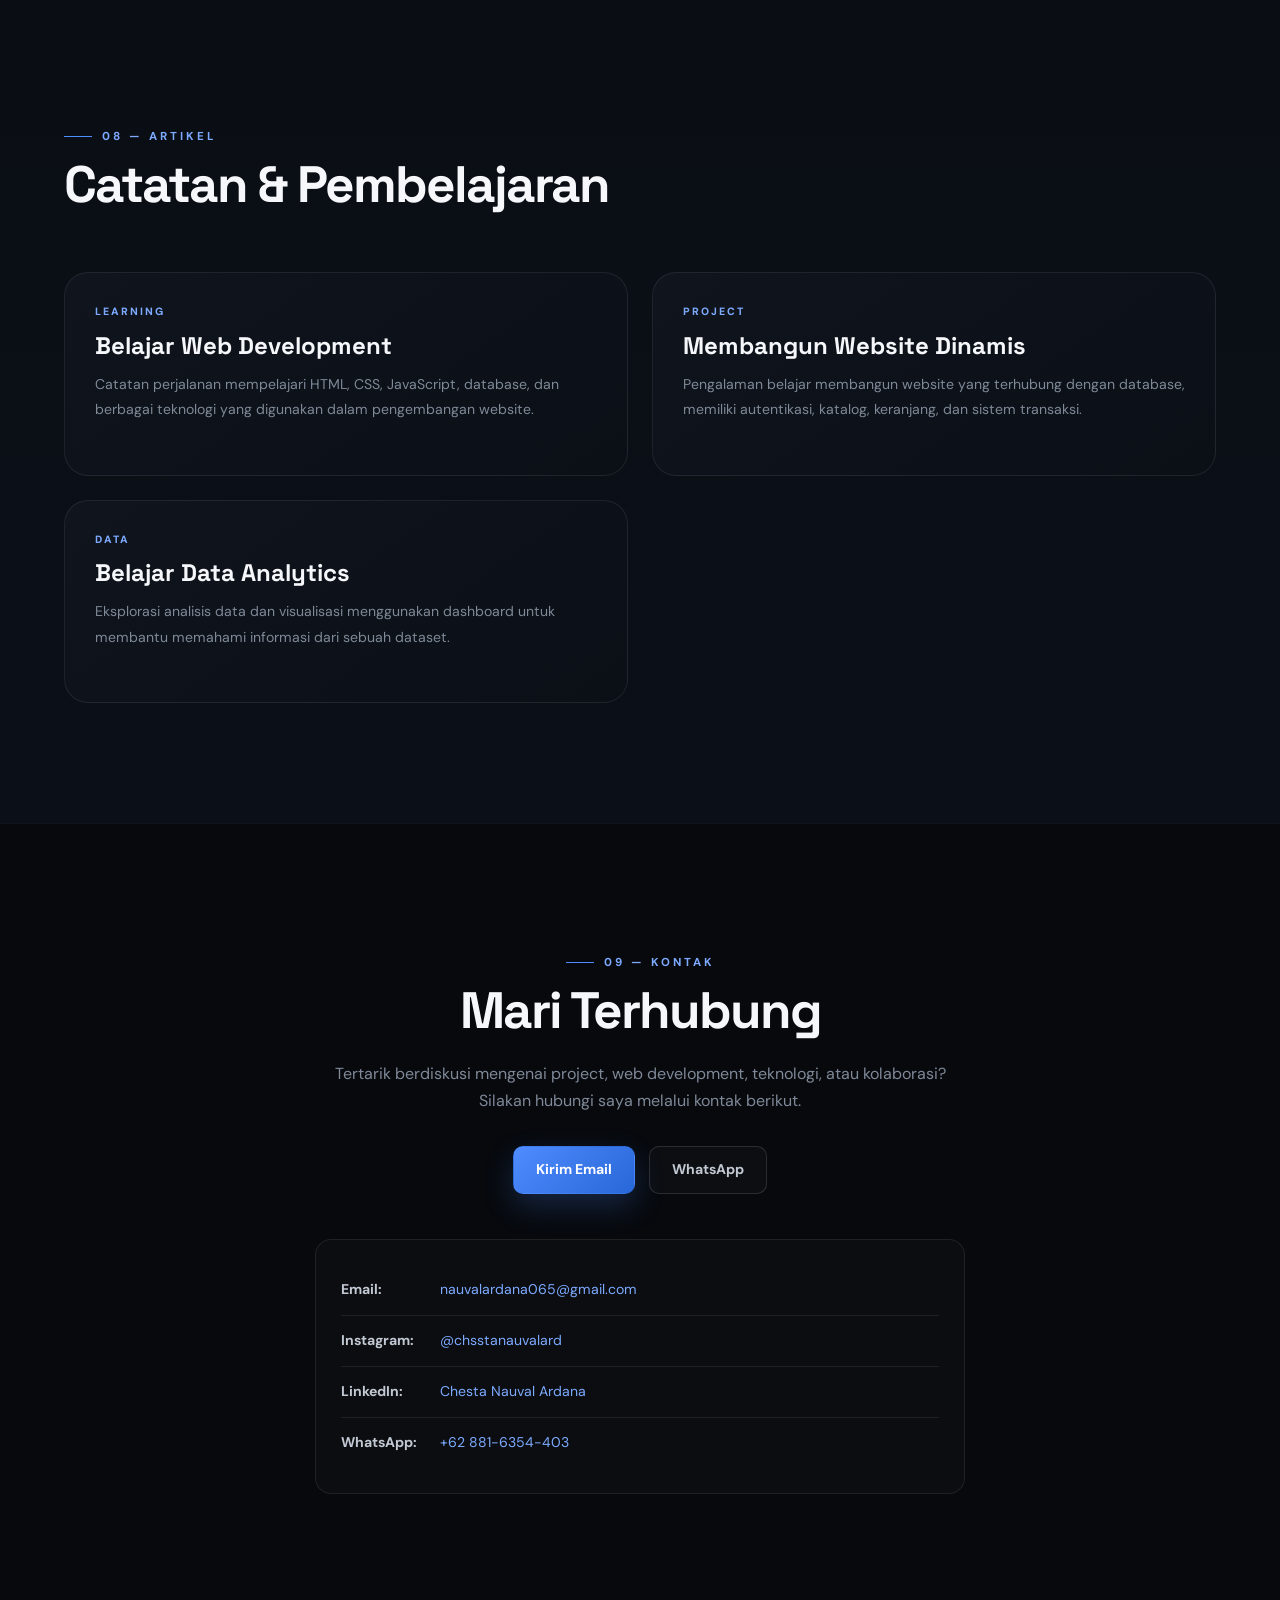
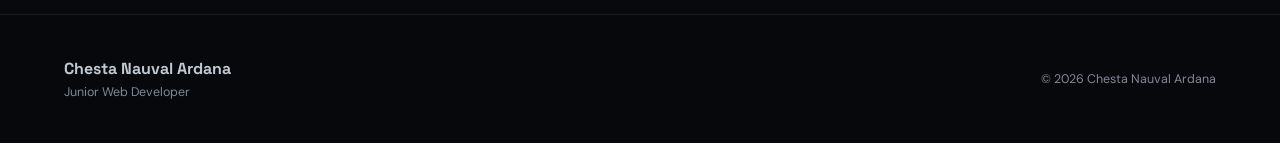
==== commit 59dfc7aa: "Enhance portfolio website with updated content and structure - Added meta tags for keywords and auth" ====
--- a/portfolio/index.html
+++ b/portfolio/index.html
@@ -15,6 +15,16 @@
         content="Portfolio Chesta Nauval Ardana - Junior Web Developer"
     >
 
+    <meta
+        name="keywords"
+        content="Chesta Nauval Ardana, Web Developer, Portfolio, Junior Web Developer"
+    >
+
+    <meta
+        name="author"
+        content="Chesta Nauval Ardana"
+    >
+
     <title>
         Chesta Nauval Ardana | Junior Web Developer
     </title>
@@ -40,11 +50,9 @@
                 href="#home"
                 class="logo"
             >
-
                 <span>|</span>
-                ChstaNvlArd
+                Chesta Portofolio
                 <span>|</span>
-
             </a>
 
 
@@ -64,6 +72,10 @@
 
                 <a href="#education">
                     Pendidikan
+                </a>
+
+                <a href="#experience">
+                    Pengalaman
                 </a>
 
                 <a href="#projects">
@@ -97,11 +109,8 @@
 
                 <div class="hero-text">
 
-
                     <p class="eyebrow">
-
                         JUNIOR WEB DEVELOPER
-
                     </p>
 
 
@@ -118,24 +127,20 @@
 
                     <p class="hero-description">
 
-                        Pelajar dari SMK Negeri 1 Jenangan yang memiliki
-                        ketertarikan dalam dunia web development dan
-                        teknologi digital.
+                        Pelajar SMK Negeri 1 Jenangan yang memiliki
+                        ketertarikan dalam dunia web development,
+                        aplikasi, data analytics, dan teknologi digital.
 
                     </p>
 
 
-
                     <div class="hero-buttons">
-
 
                         <a
                             href="#projects"
                             class="btn btn-primary"
                         >
-
                             Lihat Project
-
                         </a>
 
 
@@ -143,23 +148,18 @@
                             href="#contact"
                             class="btn btn-outline"
                         >
-
                             Hubungi Saya
-
                         </a>
 
-
                     </div>
 
 
-
                     <div class="hero-info">
 
-
                         <div>
 
                             <strong>
-                                02+
+                                10+
                             </strong>
 
                             <span>
@@ -172,7 +172,7 @@
                         <div>
 
                             <strong>
-                                10
+                                10+
                             </strong>
 
                             <span>
@@ -185,60 +185,53 @@
                         <div>
 
                             <strong>
+                                2027
+                            </strong>
+
+                            <span>
+                                Target
+                            </span>
+
+                        </div>
+
+                    </div>
+
+
+                </div>
+
+
+
+                <!-- PROFILE CARD -->
+
+                <div class="hero-visual">
+
+                    <div class="glow"></div>
+
+
+                    <div class="profile-card">
+
+
+                        <div class="profile-top">
+
+                            <span>
+                                PORTFOLIO
+                            </span>
+
+                            <span>
                                 2026
-                            </strong>
-
-                            <span>
-                                Target
-                            </span>
-
-                        </div>
-
-
-                    </div>
-
-
-                </div>
-
-
-
-                <!-- PROFILE CARD -->
-
-                <div class="hero-visual">
-
-
-                    <div class="glow"></div>
-
-
-                    <div class="profile-card">
-
-
-                        <div class="profile-top">
-
-
-                            <span>
-                                PORTFOLIO
-                            </span>
-
-
-                            <span>
-                                2026
-                            </span>
-
+                            </span>
 
                         </div>
 
 
 
                         <div class="profile-avatar">
-
 
                             <img
                                 src="assets/images/Foto_Chesta Nauval Ardana.png"
                                 alt="Foto Chesta Nauval Ardana"
                             >
 
-
                         </div>
 
 
@@ -252,9 +245,7 @@
 
 
                         <p>
-
                             Web Developer
-
                         </p>
 
 
@@ -262,14 +253,11 @@
 
 
                         <small>
-
                             SMK Negeri 1 Jenangan
-
                         </small>
 
 
                     </div>
-
 
                 </div>
 
@@ -292,21 +280,14 @@
 
                 <div class="section-heading">
 
-
                     <p class="eyebrow">
-
                         01 — TENTANG SAYA
-
                     </p>
 
-
                     <h2>
-
                         Mengenal Saya
-
                     </h2>
 
-
                 </div>
 
 
@@ -315,7 +296,6 @@
 
 
                     <div class="about-text">
-
 
                         <p class="large-text">
 
@@ -325,45 +305,60 @@
                                 Chesta Nauval Ardana
                             </strong>,
 
-                            seorang pelajar dari SMK Negeri 1 Jenangan
-                            yang sedang mengembangkan kemampuan di bidang
-                            web development.
+                            seorang pelajar dari
+                            SMK Negeri 1 Jenangan,
+                            Ponorogo, Jawa Timur.
 
                         </p>
 
 
-
                         <p>
 
-                            Saya tertarik untuk mempelajari bagaimana sebuah
-                            website dirancang, dibangun, dan dikembangkan
-                            menjadi sebuah produk digital yang dapat digunakan
-                            oleh banyak orang.
+                            Saya memiliki ketertarikan dalam dunia
+                            teknologi digital dan sedang mengembangkan
+                            kemampuan di bidang web development,
+                            pembuatan aplikasi, serta data analytics.
 
                         </p>
 
 
-
                         <p>
 
-                            Saya juga mempelajari berbagai teknologi seperti
-                            HTML, CSS, JavaScript, Python, React, Vite,
-                            C++, PSQL, PostgreSQL, dan Supabase untuk
-                            meningkatkan kemampuan dalam membangun aplikasi
-                            web modern.
+                            Saya tertarik untuk mempelajari bagaimana
+                            sebuah website dirancang, dibangun, dan
+                            dikembangkan menjadi sebuah produk digital
+                            yang dapat digunakan oleh banyak orang.
 
                         </p>
 
 
-
                         <p>
 
-                            Portfolio ini dibuat sebagai bagian dari proses
-                            pengembangan kompetensi saya sebagai
-                            Junior Web Developer.
+                            Selain web development, saya juga mempelajari
+                            pembuatan aplikasi Android, desain,
+                            analisis data, dan berbagai teknologi
+                            pemrograman.
 
                         </p>
 
+
+                        <p>
+
+                            Saya juga memiliki ketertarikan terhadap
+                            dunia kopi dan sering mengunjungi coffee shop
+                            untuk mencoba serta mengenali berbagai
+                            jenis kopi.
+
+                        </p>
+
+
+                        <p>
+
+                            Portfolio ini dibuat sebagai dokumentasi
+                            perjalanan belajar dan pengembangan
+                            kompetensi saya sebagai Junior Web Developer.
+
+                        </p>
 
                     </div>
 
@@ -387,6 +382,18 @@
                         </div>
 
 
+                        <div class="detail-item">
+
+                            <span>
+                                Usia
+                            </span>
+
+                            <strong>
+                                17 Tahun
+                            </strong>
+
+                        </div>
+
 
                         <div class="detail-item">
 
@@ -401,7 +408,6 @@
                         </div>
 
 
-
                         <div class="detail-item">
 
                             <span>
@@ -415,24 +421,20 @@
                         </div>
 
 
-
                         <div class="detail-item">
 
                             <span>
-                                Teknologi
+                                Keahlian
                             </span>
 
                             <strong>
-
-                                HTML • CSS • JavaScript • Python • React •
-                                Vite • C++ • PSQL • PostgreSQL • Supabase
-
+                                Design • Web Developer •
+                                APK Developer • Data Analytics
                             </strong>
 
                         </div>
 
 
-
                         <div class="detail-item">
 
                             <span>
@@ -440,9 +442,8 @@
                             </span>
 
                             <strong>
-
-                                Ponorogo, Jawa Timur, Indonesia
-
+                                Babadan, Ponorogo,
+                                Jawa Timur, Indonesia
                             </strong>
 
                         </div>
@@ -472,21 +473,14 @@
 
                 <div class="section-heading">
 
-
                     <p class="eyebrow">
-
                         02 — KEAHLIAN
-
                     </p>
 
-
                     <h2>
-
                         Teknologi yang Saya Pelajari
-
                     </h2>
 
-
                 </div>
 
 
@@ -494,281 +488,262 @@
                 <div class="skills-grid">
 
 
-
-                    <!-- ================= HTML ================= -->
+                    <!-- HTML -->
 
                     <article class="skill-card">
-
 
                         <div class="skill-number">
                             01
                         </div>
-
 
                         <h3>
                             HTML5
                         </h3>
 
-
                         <p>
-
                             Membangun struktur halaman website
                             menggunakan HTML yang terorganisir
                             dan semantik.
-
                         </p>
 
-
-                    </article>
-
-
-
-                    <!-- ================= CSS ================= -->
+                    </article>
+
+
+
+                    <!-- CSS -->
 
                     <article class="skill-card">
-
 
                         <div class="skill-number">
                             02
                         </div>
-
 
                         <h3>
                             CSS3
                         </h3>
 
-
                         <p>
-
                             Membuat tampilan website modern,
                             responsive, dan menarik dengan
                             layout yang terstruktur.
-
                         </p>
 
-
-                    </article>
-
-
-
-                    <!-- ================= JAVASCRIPT ================= -->
+                    </article>
+
+
+
+                    <!-- JAVASCRIPT -->
 
                     <article class="skill-card">
-
 
                         <div class="skill-number">
                             03
                         </div>
-
 
                         <h3>
                             JavaScript
                         </h3>
 
-
                         <p>
-
                             Mengembangkan interaksi dan fungsi
                             dinamis pada website menggunakan
                             JavaScript.
-
                         </p>
 
-
-                    </article>
-
-
-
-                    <!-- ================= PYTHON ================= -->
+                    </article>
+
+
+
+                    <!-- PYTHON -->
 
                     <article class="skill-card">
-
 
                         <div class="skill-number">
                             04
                         </div>
-
 
                         <h3>
                             Python
                         </h3>
 
-
                         <p>
-
                             Mempelajari dasar pemrograman Python
                             untuk membangun logika program
                             dan aplikasi.
-
                         </p>
 
-
-                    </article>
-
-
-
-                    <!-- ================= REACT ================= -->
+                    </article>
+
+
+
+                    <!-- REACT -->
 
                     <article class="skill-card">
-
 
                         <div class="skill-number">
                             05
                         </div>
-
 
                         <h3>
                             React
                         </h3>
 
-
                         <p>
-
                             Membangun antarmuka website menggunakan
                             komponen React yang interaktif
                             dan reusable.
-
                         </p>
 
-
-                    </article>
-
-
-
-                    <!-- ================= VITE ================= -->
+                    </article>
+
+
+
+                    <!-- VITE -->
 
                     <article class="skill-card">
-
 
                         <div class="skill-number">
                             06
                         </div>
-
 
                         <h3>
                             Vite
                         </h3>
 
-
                         <p>
-
                             Menggunakan Vite sebagai tools untuk
                             development dan build aplikasi
                             web modern.
-
                         </p>
 
-
-                    </article>
-
-
-
-                    <!-- ================= SUPABASE ================= -->
+                    </article>
+
+
+
+                    <!-- SUPABASE -->
 
                     <article class="skill-card">
-
 
                         <div class="skill-number">
                             07
                         </div>
-
 
                         <h3>
                             Supabase
                         </h3>
 
-
                         <p>
-
                             Mengelola database dan layanan backend
                             untuk membangun aplikasi web dinamis.
-
                         </p>
 
-
-                    </article>
-
-
-
-                    <!-- ================= C++ ================= -->
+                    </article>
+
+
+
+                    <!-- C++ -->
 
                     <article class="skill-card">
-
 
                         <div class="skill-number">
                             08
                         </div>
-
 
                         <h3>
                             C++
                         </h3>
 
-
                         <p>
-
                             Mempelajari pemrograman C++ untuk memahami
                             logika program, struktur data, dan
                             dasar pemrograman.
-
                         </p>
 
-
-                    </article>
-
-
-
-                    <!-- ================= PSQL ================= -->
+                    </article>
+
+
+
+                    <!-- PSQL -->
 
                     <article class="skill-card">
-
 
                         <div class="skill-number">
                             09
                         </div>
-
 
                         <h3>
                             PSQL
                         </h3>
 
-
                         <p>
-
                             Menggunakan PostgreSQL Command Line
                             untuk menjalankan query dan mengelola
                             database secara langsung.
-
                         </p>
 
-
-                    </article>
-
-
-
-                    <!-- ================= POSTGRESQL ================= -->
+                    </article>
+
+
+
+                    <!-- POSTGRESQL -->
 
                     <article class="skill-card">
-
 
                         <div class="skill-number">
                             10
                         </div>
-
 
                         <h3>
                             PostgreSQL
                         </h3>
 
-
                         <p>
-
                             Mengelola database relasional untuk
                             menyimpan, mengambil, dan mengatur
                             data aplikasi secara terstruktur.
-
                         </p>
 
+                    </article>
+
+
+
+                    <!-- DATA ANALYTICS -->
+
+                    <article class="skill-card">
+
+                        <div class="skill-number">
+                            11
+                        </div>
+
+                        <h3>
+                            Data Analytics
+                        </h3>
+
+                        <p>
+                            Mempelajari analisis data dan visualisasi
+                            menggunakan tools seperti Looker Studio
+                            untuk menghasilkan informasi dari data.
+                        </p>
+
+                    </article>
+
+
+
+                    <!-- DESIGN -->
+
+                    <article class="skill-card">
+
+                        <div class="skill-number">
+                            12
+                        </div>
+
+                        <h3>
+                            UI/UX Design
+                        </h3>
+
+                        <p>
+Merancang tampilan antarmuka yang modern, responsif, dan mudah digunakan dengan memperhatikan struktur layout, pemilihan warna, tipografi, serta pengalaman pengguna agar website atau aplikasi lebih intuitif dan nyaman digunakan.
+                        </p>
 
                     </article>
 
@@ -794,21 +769,14 @@
 
                 <div class="section-heading">
 
-
                     <p class="eyebrow">
-
                         03 — PENDIDIKAN
-
                     </p>
 
-
                     <h2>
-
                         Perjalanan Pendidikan
-
                     </h2>
 
-
                 </div>
 
 
@@ -816,40 +784,353 @@
                 <div class="timeline">
 
 
+                    <!-- SMK -->
+
                     <div class="timeline-item">
 
-
                         <div class="timeline-dot"></div>
 
-
                         <div class="timeline-content">
 
-
-                            <span>
-                                SAAT INI
-                            </span>
-
-
-                            <h3>
-
+                            <span>
+                                2024-SAAT INI
+                            </span>
+
+                            <h3>
                                 SMK Negeri 1 Jenangan
-
-                            </h3>
-
-
-                            <p>
-
+                            </h3>
+
+                            <p>
                                 Pendidikan Sekolah Menengah Kejuruan
                                 dan pengembangan kompetensi di bidang
                                 teknologi serta web development.
-
-                            </p>
-
-
-                        </div>
-
+                            </p>
+
+                        </div>
 
                     </div>
+
+
+
+                    <!-- SMP -->
+
+                    <div class="timeline-item">
+
+                        <div class="timeline-dot"></div>
+
+                        <div class="timeline-content">
+
+                            <span>
+                                2021-2023
+                            </span>
+
+                            <h3>
+                                SMP Negeri 5 Ponorogo
+                            </h3>
+
+                            <p>
+                                Pendidikan Sekolah Menengah Pertama
+                                sebagai bagian dari perjalanan
+                                pendidikan dan pengembangan diri.
+                            </p>
+
+                        </div>
+
+                    </div>
+
+
+
+                    <!-- MI -->
+
+                    <div class="timeline-item">
+
+                        <div class="timeline-dot"></div>
+
+                        <div class="timeline-content">
+
+                            <span>
+                                2015-2021
+                            </span>
+
+                            <h3>
+                                MI Ma'arif Patihan Wetan
+                            </h3>
+
+                            <p>
+                                Pendidikan dasar yang menjadi awal
+                                perjalanan pendidikan saya.
+                            </p>
+
+                        </div>
+
+                    </div>
+
+
+                </div>
+
+
+            </div>
+
+        </section>
+
+
+
+        <!-- ================= EXPERIENCE ================= -->
+
+        <section
+            id="experience"
+            class="section section-dark"
+        >
+
+            <div class="container">
+
+
+                <div class="section-heading">
+
+                    <p class="eyebrow">
+                        04 — PENGALAMAN
+                    </p>
+
+                    <h2>
+                        Pengalaman Saya
+                    </h2>
+
+                </div>
+
+
+
+                <div class="timeline">
+
+
+                    <!-- PT INKA -->
+
+                    <div class="timeline-item">
+
+                        <div class="timeline-dot"></div>
+
+                        <div class="timeline-content">
+
+                            <span>
+                                INTERNSHIP
+                            </span>
+
+                            <h3>
+                                PT INKA (Persero)
+                            </h3>
+
+                            <p>
+                                Mengikuti kegiatan Praktik Kerja
+                                Lapangan di PT Industri Kereta Api
+                                (Persero) dan mendapatkan pengalaman
+                                mengenai lingkungan kerja industri
+                                serta pengembangan project berbasis
+                                teknologi.
+                            </p>
+
+                        </div>
+
+                    </div>
+
+
+
+                    <!-- PROJECT INKA -->
+
+                    <div class="timeline-item">
+
+                        <div class="timeline-dot"></div>
+
+                        <div class="timeline-content">
+
+                            <span>
+                                PROJECT
+                            </span>
+
+                            <h3>
+                                Analisis Kerusakan Komponen Kereta
+                            </h3>
+
+                            <p>
+                                Mengembangkan website untuk membantu
+                                analisis data kerusakan komponen
+                                kereta sebagai bagian dari project
+                                selama kegiatan di PT INKA.
+                            </p>
+
+                        </div>
+
+                    </div>
+
+
+                </div>
+
+
+            </div>
+
+        </section>
+
+
+
+        <!-- ================= ACHIEVEMENT ================= -->
+
+        <section
+            id="achievement"
+            class="section"
+        >
+
+            <div class="container">
+
+
+                <div class="section-heading">
+
+                    <p class="eyebrow">
+                        05 — PRESTASI
+                    </p>
+
+                    <h2>
+                        Prestasi & Pencapaian
+                    </h2>
+
+                </div>
+
+
+
+                <div class="projects-grid">
+
+
+                    <article class="project-card">
+
+                        <div class="project-image">
+
+                            <span>
+                                01
+                            </span>
+
+                        </div>
+
+
+                        <div class="project-content">
+
+                            <div class="project-label">
+                                PRESTASI
+                            </div>
+
+                            <h3>
+                                Futsal SMP
+                            </h3>
+
+                            <p>
+                                Mengikuti kegiatan dan mendapatkan
+                                pengalaman serta pencapaian dalam
+                                bidang olahraga futsal ketika berada
+                                di tingkat SMP.
+                            </p>
+
+                        </div>
+
+                    </article>
+
+
+                </div>
+
+
+            </div>
+
+        </section>
+
+
+
+        <!-- ================= ACTIVITIES ================= -->
+
+        <section
+            id="activities"
+            class="section section-dark"
+        >
+
+            <div class="container">
+
+
+                <div class="section-heading">
+
+                    <p class="eyebrow">
+                        06 — KEGIATAN
+                    </p>
+
+                    <h2>
+                        Kegiatan & Pengalaman
+                    </h2>
+
+                </div>
+
+
+
+                <div class="projects-grid">
+
+
+                    <article class="project-card">
+
+                        <div class="project-image">
+
+                            <span>
+                                01
+                            </span>
+
+                        </div>
+
+
+                        <div class="project-content">
+
+                            <div class="project-label">
+                                INDUSTRY VISIT
+                            </div>
+
+                            <h3>
+                                Gamelab Salatiga
+                            </h3>
+
+                            <p>
+                                Mengikuti kegiatan kunjungan industri
+                                ke Gamelab Salatiga untuk mendapatkan
+                                wawasan mengenai dunia industri digital
+                                dan teknologi.
+                            </p>
+
+                        </div>
+
+                    </article>
+
+
+
+                    <article class="project-card">
+
+                        <div class="project-image">
+
+                            <span>
+                                02
+                            </span>
+
+                        </div>
+
+
+                        <div class="project-content">
+
+                            <div class="project-label">
+                                INTEREST
+                            </div>
+
+                            <h3>
+                                Eksplorasi Dunia Digital
+                            </h3>
+
+                            <p>
+                                Aktif mempelajari teknologi digital,
+                                pengembangan website, aplikasi,
+                                desain, dan data analytics sebagai
+                                bagian dari pengembangan kemampuan.
+                            </p>
+
+                        </div>
+
+                    </article>
 
 
                 </div>
@@ -865,6 +1146,576 @@
 
         <section
             id="projects"
+            class="section"
+        >
+
+            <div class="container">
+
+
+                <div class="section-heading">
+
+                    <p class="eyebrow">
+                        07 — PROJECT
+                    </p>
+
+                    <h2>
+                        Project Saya
+                    </h2>
+
+                </div>
+
+
+
+                <div class="projects-grid">
+
+
+                    <!-- PROJECT 1 -->
+
+                    <article class="project-card">
+
+                        <div class="project-image">
+
+                            <span>
+                                01
+                            </span>
+
+                        </div>
+
+
+                        <div class="project-content">
+
+                            <div class="project-label">
+                                WEB
+                            </div>
+
+                            <h3>
+                                Personal Portfolio
+                            </h3>
+
+                            <p>
+                                Website portfolio pribadi yang
+                                menampilkan profil, keahlian,
+                                pendidikan, pengalaman, dan
+                                berbagai project.
+                            </p>
+
+
+                            <div class="tech-list">
+
+                                <span>
+                                    HTML
+                                </span>
+
+                                <span>
+                                    CSS
+                                </span>
+
+                                <span>
+                                    JavaScript
+                                </span>
+
+                            </div>
+
+                        </div>
+
+                    </article>
+
+
+
+                    <!-- PROJECT 2 -->
+
+                    <article class="project-card">
+
+                        <div class="project-image">
+
+                            <span>
+                                02
+                            </span>
+
+                        </div>
+
+
+                        <div class="project-content">
+
+                            <div class="project-label">
+                                WEB APP
+                            </div>
+
+                            <h3>
+                                Checoff — Coffee Shop
+                            </h3>
+
+                            <p>
+                                Website coffee shop dinamis yang
+                                menyediakan menu Coffee, Non-Coffee,
+                                Snack, dan Merchandise. Dilengkapi
+                                katalog produk, pencarian, detail
+                                produk, keranjang, checkout,
+                                autentikasi, database, dan admin.
+                            </p>
+
+
+                            <div class="tech-list">
+
+                                <span>
+                                    HTML
+                                </span>
+
+                                <span>
+                                    CSS
+                                </span>
+
+                                <span>
+                                    JavaScript
+                                </span>
+
+                                <span>
+                                    Supabase
+                                </span>
+
+                                <span>
+                                    PostgreSQL
+                                </span>
+
+                            </div>
+
+
+                            <a
+                                href="https://checoftokokopi.vercel.app/auth/login.html"
+                                class="project-link"
+                                target="_blank"
+                                rel="noopener noreferrer"
+                            >
+                                Kunjungi Checoff →
+                            </a>
+
+                        </div>
+
+                    </article>
+
+
+
+                    <!-- PROJECT 3 -->
+
+                    <article class="project-card">
+
+                        <div class="project-image">
+
+                            <span>
+                                03
+                            </span>
+
+                        </div>
+
+
+                        <div class="project-content">
+
+                            <div class="project-label">
+                                APPLICATION
+                            </div>
+
+                            <h3>
+                                Simple Calculator
+                            </h3>
+
+                            <p>
+                                Aplikasi kalkulator sederhana
+                                sebagai latihan memahami logika
+                                pemrograman dan interaksi pengguna.
+                            </p>
+
+
+                            <div class="tech-list">
+
+                                <span>
+                                    Programming
+                                </span>
+
+                                <span>
+                                    UI
+                                </span>
+
+                            </div>
+
+                        </div>
+
+                    </article>
+
+
+
+                    <!-- PROJECT 4 -->
+
+                    <article class="project-card">
+
+                        <div class="project-image">
+
+                            <span>
+                                04
+                            </span>
+
+                        </div>
+
+
+                        <div class="project-content">
+
+                            <div class="project-label">
+                                MOBILE APP
+                            </div>
+
+                            <h3>
+                                Simple Market-like App
+                            </h3>
+
+                            <p>
+                                Project aplikasi sederhana dengan
+                                konsep marketplace yang digunakan
+                                untuk mempelajari tampilan,
+                                struktur produk, dan alur aplikasi.
+                            </p>
+
+
+                            <div class="tech-list">
+
+                                <span>
+                                    UI
+                                </span>
+
+                                <span>
+                                    Application
+                                </span>
+
+                            </div>
+
+                        </div>
+
+                    </article>
+
+
+
+                    <!-- PROJECT 5 -->
+
+                    <article class="project-card">
+
+                        <div class="project-image">
+
+                            <span>
+                                05
+                            </span>
+
+                        </div>
+
+
+                        <div class="project-content">
+
+                            <div class="project-label">
+                                GAME
+                            </div>
+
+                            <h3>
+                                Simple Construct Game
+                            </h3>
+
+                            <p>
+                                Membuat game sederhana menggunakan
+                                Construct untuk mempelajari konsep
+                                dasar game development dan interaksi
+                                pengguna.
+                            </p>
+
+
+                            <div class="tech-list">
+
+                                <span>
+                                    Construct
+                                </span>
+
+                                <span>
+                                    Game Development
+                                </span>
+
+                            </div>
+
+                        </div>
+
+                    </article>
+
+
+
+                    <!-- PROJECT 6 -->
+
+                    <article class="project-card">
+
+                        <div class="project-image">
+
+                            <span>
+                                06
+                            </span>
+
+                        </div>
+
+
+                        <div class="project-content">
+
+                            <div class="project-label">
+                                DATA ANALYTICS
+                            </div>
+
+                            <h3>
+                                Looker Studio & SpreadSheets Data Analysis
+                            </h3>
+
+                            <p>
+                                Project analisis dan visualisasi data
+                                menggunakan Looker Studio & SpreadSheets untuk
+                                menyajikan informasi dalam bentuk
+                                dashboard yang lebih mudah dipahami.
+                            </p>
+
+
+                            <div class="tech-list">
+
+                                <span>
+                                    Looker Studio
+                                </span>
+
+                                <span>
+                                    Data Analytics
+                                </span>
+
+                            </div>
+
+                        </div>
+
+                    </article>
+
+
+
+                    <!-- PROJECT 7 -->
+
+                    <article class="project-card">
+
+                        <div class="project-image">
+
+                            <span>
+                                07
+                            </span>
+
+                        </div>
+
+
+                        <div class="project-content">
+
+                            <div class="project-label">
+                                WEB
+                            </div>
+
+                            <h3>
+                                Programming Language Textbooks Store
+                            </h3>
+
+                            <p>
+                                Website toko buku sebagai latihan
+                                membangun sistem katalog produk
+                                dan tampilan website.
+                            </p>
+
+
+                            <div class="tech-list">
+
+                                <span>
+                                    HTML
+                                </span>
+
+                                <span>
+                                    CSS
+                                </span>
+
+                                <span>
+                                    JavaScript
+                                </span>
+
+                            </div>
+
+                        </div>
+
+                    </article>
+
+
+
+                    <!-- PROJECT 8 -->
+
+                    <article class="project-card">
+
+                        <div class="project-image">
+
+                            <span>
+                                08
+                            </span>
+
+                        </div>
+
+
+                        <div class="project-content">
+
+                            <div class="project-label">
+                                WEB
+                            </div>
+
+                            <h3>
+                                Electronic Store
+                            </h3>
+
+                            <p>
+                                Website toko elektronik sebagai
+                                latihan membuat katalog produk
+                                dan struktur website penjualan.
+                            </p>
+
+
+                            <div class="tech-list">
+
+                                <span>
+                                    HTML
+                                </span>
+
+                                <span>
+                                    CSS
+                                </span>
+
+                                <span>
+                                    JavaScript
+                                </span>
+
+                            </div>
+
+                        </div>
+
+                    </article>
+
+
+
+                    <!-- PROJECT 9 -->
+
+                    <article class="project-card">
+
+                        <div class="project-image">
+
+                            <span>
+                                09
+                            </span>
+
+                        </div>
+
+
+                        <div class="project-content">
+
+                            <div class="project-label">
+                                WEB
+                            </div>
+
+                            <h3>
+                                Website Statis & Dinamis
+                            </h3>
+
+                            <p>
+                                Mengembangkan beberapa website
+                                statis dan dinamis sebagai latihan
+                                menerapkan struktur HTML, CSS,
+                                JavaScript, dan database.
+                            </p>
+
+
+                            <div class="tech-list">
+
+                                <span>
+                                    HTML
+                                </span>
+
+                                <span>
+                                    CSS
+                                </span>
+
+                                <span>
+                                    JavaScript
+                                </span>
+
+                                <span>
+                                    Database
+                                </span>
+
+                            </div>
+
+                        </div>
+
+                    </article>
+
+
+
+                    <!-- PROJECT 10 -->
+
+                    <article class="project-card">
+
+                        <div class="project-image">
+
+                            <span>
+                                10
+                            </span>
+
+                        </div>
+
+
+                        <div class="project-content">
+
+                            <div class="project-label">
+                                INDUSTRY PROJECT
+                            </div>
+
+                            <h3>
+                                Railway Component Damage Analysis
+                            </h3>
+
+                            <p>
+                                Website untuk membantu analisis data
+                                kerusakan komponen kereta yang
+                                dikembangkan dalam pengalaman project
+                                di PT INKA.
+                            </p>
+
+
+                            <div class="tech-list">
+
+                                <span>
+                                    Web Development
+                                </span>
+
+                                <span>
+                                    Data
+                                </span>
+
+                                <span>
+                                    PostgreSQL
+                                </span>
+
+                            </div>
+
+                        </div>
+
+                    </article>
+
+
+                </div>
+
+
+            </div>
+
+        </section>
+
+
+
+        <!-- ================= BLOG ================= -->
+
+        <section
+            id="blog"
             class="section section-dark"
         >
 
@@ -873,21 +1724,14 @@
 
                 <div class="section-heading">
 
-
                     <p class="eyebrow">
-
-                        04 — PROJECT
-
+                        08 — ARTIKEL
                     </p>
 
-
                     <h2>
-
-                        Project Saya
-
+                        Catatan & Pembelajaran
                     </h2>
 
-
                 </div>
 
 
@@ -895,171 +1739,75 @@
                 <div class="projects-grid">
 
 
-
-                    <!-- ================= PROJECT 1 ================= -->
-
                     <article class="project-card">
 
-
-                        <div class="project-image">
-
-
-                            <span>
-                                01
-                            </span>
-
-
-                        </div>
-
-
-
                         <div class="project-content">
 
-
                             <div class="project-label">
-
-                                PORTFOLIO
-
-                            </div>
-
-
-                            <h3>
-
-                                Personal Portfolio
-
-                            </h3>
-
-
-                            <p>
-
-                                Website portfolio pribadi yang
-                                menampilkan profil, keahlian,
-                                pendidikan, dan project.
-
-                            </p>
-
-
-                            <div class="tech-list">
-
-
-                                <span>
-                                    HTML
-                                </span>
-
-
-                                <span>
-                                    CSS
-                                </span>
-
-
-                                <span>
-                                    JavaScript
-                                </span>
-
-
-                            </div>
-
-
-                        </div>
-
-
-                    </article>
-
-
-
-                    <!-- ================= PROJECT 2 ================= -->
-
-                    <article
-                        class="project-card project-featured"
-                    >
-
-
-                        <div class="project-image">
-
-
-                            <span>
-                                02
-                            </span>
-
-
-                        </div>
-
-
+                                LEARNING
+                            </div>
+
+                            <h3>
+                                Belajar Web Development
+                            </h3>
+
+                            <p>
+                                Catatan perjalanan mempelajari HTML,
+                                CSS, JavaScript, database, dan berbagai
+                                teknologi yang digunakan dalam
+                                pengembangan website.
+                            </p>
+
+                        </div>
+
+                    </article>
+
+
+
+                    <article class="project-card">
 
                         <div class="project-content">
 
-
                             <div class="project-label">
-
-                                MINI PROJECT
-
-                            </div>
-
-
-                            <h3>
-
-                                Checoff — Coffee Shop
-
-                            </h3>
-
-
-                            <p>
-
-                                Website coffee shop dinamis yang
-                                menyediakan berbagai menu Coffee,
-                                Non-Coffee, Snack, dan Merchandise.
-                                Dilengkapi dengan detail produk,
-                                keranjang belanja, serta database
-                                Supabase.
-
-                            </p>
-
-
-
-                            <div class="tech-list">
-
-
-                                <span>
-                                    HTML
-                                </span>
-
-
-                                <span>
-                                    CSS
-                                </span>
-
-
-                                <span>
-                                    JavaScript
-                                </span>
-
-
-                                <span>
-                                    Supabase
-                                </span>
-
-
-                                <span>
-                                    PostgreSQL
-                                </span>
-
-
-                            </div>
-
-
-
-                            <a
-                                href="../merchforge/index.html"
-                                class="project-link"
-                            >
-
-                                Kunjungi Checoff →
-
-                            </a>
-
-
-                        </div>
-
+                                PROJECT
+                            </div>
+
+                            <h3>
+                                Membangun Website Dinamis
+                            </h3>
+
+                            <p>
+                                Pengalaman belajar membangun website
+                                yang terhubung dengan database,
+                                memiliki autentikasi, katalog,
+                                keranjang, dan sistem transaksi.
+                            </p>
+
+                        </div>
+
+                    </article>
+
+
+
+                    <article class="project-card">
+
+                        <div class="project-content">
+
+                            <div class="project-label">
+                                DATA
+                            </div>
+
+                            <h3>
+                                Belajar Data Analytics
+                            </h3>
+
+                            <p>
+                                Eksplorasi analisis data dan visualisasi
+                                menggunakan dashboard untuk membantu
+                                memahami informasi dari sebuah dataset.
+                            </p>
+
+                        </div>
 
                     </article>
 
@@ -1085,42 +1833,119 @@
 
                 <div class="section-heading">
 
-
                     <p class="eyebrow">
-
-                        05 — KONTAK
-
+                        09 — KONTAK
                     </p>
 
-
                     <h2>
-
                         Mari Terhubung
-
                     </h2>
 
-
-                </div>
-
+                </div>
 
 
                 <p>
 
-                    Tertarik berdiskusi mengenai project atau
-                    web development? Silakan hubungi saya.
+                    Tertarik berdiskusi mengenai project,
+                    web development, teknologi, atau kolaborasi?
+                    Silakan hubungi saya melalui kontak berikut.
 
                 </p>
 
 
 
-                <a
-                    href="mailto:emailanda@example.com"
-                    class="btn btn-primary"
-                >
-
-                    Kirim Email
-
-                </a>
+                <div class="hero-buttons">
+
+
+                    <a
+                        href="mailto:nauvalardana065@gmail.com"
+                        class="btn btn-primary"
+                    >
+                        Kirim Email
+                    </a>
+
+
+                    <a
+                        href="https://wa.me/628816354403"
+                        class="btn btn-outline"
+                        target="_blank"
+                        rel="noopener noreferrer"
+                    >
+                        WhatsApp
+                    </a>
+
+
+                </div>
+
+
+                <div class="contact-links">
+
+
+                    <p>
+
+                        <strong>
+                            Email:
+                        </strong>
+
+                        <a href="mailto:nauvalardana065@gmail.com">
+                            nauvalardana065@gmail.com
+                        </a>
+
+                    </p>
+
+
+                    <p>
+
+                        <strong>
+                            Instagram:
+                        </strong>
+
+                        <a
+                            href="https://instagram.com/chsstanauvalard"
+                            target="_blank"
+                            rel="noopener noreferrer"
+                        >
+                            @chsstanauvalard
+                        </a>
+
+                    </p>
+
+
+                    <p>
+
+                        <strong>
+                            LinkedIn:
+                        </strong>
+
+                        <a
+                            href="https://www.linkedin.com/in/chesta-nauval-ardana-932135428/"
+                            target="_blank"
+                            rel="noopener noreferrer"
+                        >
+                            Chesta Nauval Ardana
+                        </a>
+
+                    </p>
+
+
+                    <p>
+
+                        <strong>
+                            WhatsApp:
+                        </strong>
+
+                        <a
+                            href="https://wa.me/628816354403"
+                            target="_blank"
+                            rel="noopener noreferrer"
+                        >
+                            +62 881-6354-403
+                        </a>
+
+                    </p>
+
+
+                </div>
 
 
             </div>
@@ -1136,41 +1961,29 @@
 
     <footer class="footer">
 
-
         <div class="container footer-content">
 
 
             <div>
 
-
                 <strong>
-
                     Chesta Nauval Ardana
-
                 </strong>
 
-
                 <p>
-
                     Junior Web Developer
-
                 </p>
 
-
             </div>
 
 
-
             <p>
-
                 © 2026 Chesta Nauval Ardana
-
             </p>
 
 
         </div>
 
-
     </footer>
 
 
--- a/portfolio/css/style.css
+++ b/portfolio/css/style.css
@@ -1,1118 +1,2483 @@
-/* =========================
+/* =========================================================
+   CHESTA NAUVAL ARDANA
+   PROFESSIONAL PORTFOLIO
+   Junior Web Developer
+   ========================================================= */
+
+
+/* =========================================================
+   GOOGLE FONT
+   ========================================================= */
+
+@import url('https://fonts.googleapis.com/css2?family=DM+Sans:wght@400;500;600;700&family=Space+Grotesk:wght@400;500;600;700&display=swap');
+
+
+/* =========================================================
+   ROOT
+   ========================================================= */
+
+:root {
+
+    --bg-main: #07090d;
+    --bg-section: #0b0f16;
+    --bg-card: #10151e;
+    --bg-card-hover: #141b26;
+
+    --text-main: #f5f7fa;
+    --text-soft: #c2c9d3;
+    --text-muted: #7f8997;
+
+    --line: rgba(255,255,255,0.08);
+    --line-strong: rgba(255,255,255,0.13);
+
+    --primary: #4f8cff;
+    --primary-light: #7daaff;
+    --primary-dark: #2867d8;
+
+    --accent: #78a9ff;
+
+    --radius-sm: 10px;
+    --radius-md: 16px;
+    --radius-lg: 24px;
+
+    --shadow-card:
+        0 20px 60px rgba(0,0,0,0.25);
+
+    --shadow-blue:
+        0 20px 60px rgba(79,140,255,0.15);
+
+    --transition:
+        0.3s cubic-bezier(0.22, 1, 0.36, 1);
+
+}
+
+
+/* =========================================================
    RESET
-========================= */
+   ========================================================= */
 
 * {
+
     margin: 0;
     padding: 0;
+
     box-sizing: border-box;
-}
+
+}
+
 
 html {
+
     scroll-behavior: smooth;
-}
+
+    scroll-padding-top: 90px;
+
+}
+
 
 body {
-    font-family: Arial, Helvetica, sans-serif;
-    line-height: 1.6;
-    color: #e5e7eb;
-    background: #080b14;
-}
+
+    font-family:
+        "DM Sans",
+        Arial,
+        Helvetica,
+        sans-serif;
+
+    line-height: 1.7;
+
+    color: var(--text-main);
+
+    background:
+        radial-gradient(
+            circle at 10% 0%,
+            rgba(79,140,255,0.07),
+            transparent 30%
+        ),
+        radial-gradient(
+            circle at 90% 15%,
+            rgba(79,140,255,0.05),
+            transparent 28%
+        ),
+        var(--bg-main);
+
+    overflow-x: hidden;
+
+}
+
+
+body::selection {
+
+    background: var(--primary);
+
+    color: white;
+
+}
+
+
+img {
+
+    max-width: 100%;
+
+}
+
 
 a {
+
     color: inherit;
+
     text-decoration: none;
-}
+
+}
+
+
+button,
+input,
+textarea {
+
+    font: inherit;
+
+}
+
 
 .container {
-    width: min(1120px, 90%);
+
+    width: min(1160px, 90%);
+
     margin: 0 auto;
-}
-
-
-/* =========================
+
+}
+
+
+/* =========================================================
+   SCROLLBAR
+   ========================================================= */
+
+::-webkit-scrollbar {
+
+    width: 8px;
+
+}
+
+
+::-webkit-scrollbar-track {
+
+    background: #07090d;
+
+}
+
+
+::-webkit-scrollbar-thumb {
+
+    background: #26344d;
+
+    border-radius: 20px;
+
+}
+
+
+::-webkit-scrollbar-thumb:hover {
+
+    background: var(--primary);
+
+}
+
+
+/* =========================================================
    NAVBAR
-========================= */
+   ========================================================= */
 
 .navbar {
+
     position: sticky;
+
     top: 0;
+
     z-index: 1000;
 
-    background: rgba(8, 11, 20, 0.9);
-    backdrop-filter: blur(12px);
-
-    border-bottom: 1px solid #1f2937;
-}
+    background:
+        rgba(7,9,13,0.78);
+
+    backdrop-filter:
+        blur(20px);
+
+    -webkit-backdrop-filter:
+        blur(20px);
+
+    border-bottom:
+        1px solid var(--line);
+
+}
+
 
 .navbar-content {
-    min-height: 72px;
+
+    min-height: 76px;
 
     display: flex;
+
     align-items: center;
+
     justify-content: space-between;
-}
+
+}
+
 
 .logo {
-    font-size: 1.4rem;
-    font-weight: 800;
-}
+
+    display: inline-flex;
+
+    align-items: center;
+
+    gap: 8px;
+
+    font-family:
+        "Space Grotesk",
+        sans-serif;
+
+    font-size: 1.25rem;
+
+    font-weight: 700;
+
+    letter-spacing: -0.5px;
+
+    transition:
+        var(--transition);
+
+}
+
 
 .logo span {
-    color: #60a5fa;
-}
+
+    color: var(--primary);
+
+}
+
+
+.logo:hover {
+
+    transform:
+        translateY(-1px);
+
+}
+
 
 .navbar nav {
+
     display: flex;
+
     align-items: center;
-    gap: 28px;
-}
+
+    gap: 30px;
+
+}
+
 
 .navbar nav a {
+
     position: relative;
 
-    color: #9ca3af;
-
-    font-size: 0.9rem;
+    color: var(--text-muted);
+
+    font-size: 0.84rem;
+
     font-weight: 600;
 
-    transition: color 0.2s ease;
-}
+    transition:
+        var(--transition);
+
+}
+
 
 .navbar nav a::after {
+
     content: "";
 
     position: absolute;
 
-    left: 0;
-    bottom: -8px;
+    left: 50%;
+
+    bottom: -10px;
 
     width: 0;
+
     height: 2px;
 
-    background: #60a5fa;
-
-    transition: width 0.25s ease;
-}
+    border-radius: 10px;
+
+    background:
+        linear-gradient(
+            90deg,
+            var(--primary),
+            var(--primary-light)
+        );
+
+    transform:
+        translateX(-50%);
+
+    transition:
+        var(--transition);
+
+}
+
 
 .navbar nav a:hover {
-    color: #60a5fa;
-}
+
+    color: var(--text-main);
+
+}
+
 
 .navbar nav a:hover::after {
+
     width: 100%;
-}
-
-
-/* =========================
+
+}
+
+
+/* =========================================================
    HERO
-========================= */
+   ========================================================= */
 
 .hero {
-    min-height: calc(100vh - 72px);
+
+    min-height:
+        calc(100vh - 76px);
 
     display: flex;
+
     align-items: center;
 
     position: relative;
+
     overflow: hidden;
-}
+
+}
+
 
 .hero::before {
+
     content: "";
 
     position: absolute;
 
+    width: 500px;
+
+    height: 500px;
+
+    top: -250px;
+
+    left: -200px;
+
+    border-radius: 50%;
+
+    background:
+        var(--primary);
+
+    filter:
+        blur(160px);
+
+    opacity: 0.08;
+
+    pointer-events: none;
+
+}
+
+
+.hero::after {
+
+    content: "";
+
+    position: absolute;
+
     width: 450px;
+
     height: 450px;
 
-    top: -200px;
-    left: -200px;
+    right: -200px;
+
+    bottom: -250px;
 
     border-radius: 50%;
 
-    background: #2563eb;
-
-    filter: blur(150px);
-
-    opacity: 0.08;
+    background:
+        #3b82f6;
+
+    filter:
+        blur(160px);
+
+    opacity: 0.06;
 
     pointer-events: none;
-}
-
-.hero::after {
+
+}
+
+
+.hero-content {
+
+    display: grid;
+
+    grid-template-columns:
+        1.1fr 0.9fr;
+
+    gap: 80px;
+
+    align-items: center;
+
+    position: relative;
+
+    z-index: 2;
+
+    padding:
+        80px 0;
+
+}
+
+
+/* =========================================================
+   HERO TEXT
+   ========================================================= */
+
+.eyebrow {
+
+    display: inline-flex;
+
+    align-items: center;
+
+    gap: 10px;
+
+    color: var(--primary-light);
+
+    font-size: 0.72rem;
+
+    font-weight: 700;
+
+    letter-spacing: 3px;
+
+}
+
+
+.eyebrow::before {
+
     content: "";
 
-    position: absolute;
-
-    width: 400px;
-    height: 400px;
-
-    right: -200px;
-    bottom: -200px;
-
-    border-radius: 50%;
-
-    background: #7c3aed;
-
-    filter: blur(150px);
-
-    opacity: 0.08;
-
-    pointer-events: none;
-}
-
-.hero-content {
-    display: grid;
-
-    grid-template-columns: 1.1fr 0.9fr;
-
-    gap: 80px;
+    width: 28px;
+
+    height: 1px;
+
+    background:
+        var(--primary);
+
+}
+
+
+.hero h1 {
+
+    margin:
+        22px 0;
+
+    font-family:
+        "Space Grotesk",
+        sans-serif;
+
+    font-size:
+        clamp(3.2rem, 6vw, 6rem);
+
+    line-height:
+        0.98;
+
+    letter-spacing:
+        -4px;
+
+    font-weight: 700;
+
+}
+
+
+.hero h1 span {
+
+    display: block;
+
+    margin-top: 8px;
+
+    background:
+        linear-gradient(
+            100deg,
+            #ffffff 0%,
+            #75a7ff 45%,
+            #4f8cff 100%
+        );
+
+    -webkit-background-clip:
+        text;
+
+    background-clip:
+        text;
+
+    color:
+        transparent;
+
+}
+
+
+.hero-description {
+
+    max-width: 640px;
+
+    color:
+        var(--text-muted);
+
+    font-size:
+        1rem;
+
+    line-height:
+        1.8;
+
+}
+
+
+/* =========================================================
+   HERO BUTTONS
+   ========================================================= */
+
+.hero-buttons {
+
+    display: flex;
 
     align-items: center;
 
-    position: relative;
-    z-index: 1;
-}
-
-
-/* =========================
-   HERO TEXT
-========================= */
-
-.eyebrow {
-    color: #60a5fa;
-
-    font-size: 0.75rem;
-    font-weight: 800;
-
-    letter-spacing: 3px;
-}
-
-.hero h1 {
-    margin: 20px 0;
-
-    font-size: clamp(3rem, 6vw, 5.5rem);
-
-    line-height: 1;
-
-    letter-spacing: -3px;
-}
-
-.hero h1 span {
-    display: block;
-
-    background: linear-gradient(
-        90deg,
-        #60a5fa,
-        #a78bfa
-    );
-
-    -webkit-background-clip: text;
-    background-clip: text;
-
-    color: transparent;
-}
-
-.hero-description {
-    max-width: 620px;
-
-    color: #9ca3af;
-
-    font-size: 1.05rem;
-}
-
-.hero-buttons {
-    display: flex;
-
-    gap: 15px;
+    gap: 14px;
 
     margin-top: 32px;
-}
-
-
-/* =========================
-   BUTTON
-========================= */
+
+}
+
 
 .btn {
-    display: inline-block;
-
-    padding: 13px 22px;
-
-    border-radius: 10px;
-
-    font-weight: 700;
+
+    display: inline-flex;
+
+    align-items: center;
+
+    justify-content: center;
+
+    min-height: 48px;
+
+    padding:
+        0 22px;
+
+    border-radius:
+        10px;
+
+    font-size:
+        0.88rem;
+
+    font-weight:
+        700;
+
+    border:
+        1px solid transparent;
 
     transition:
-        transform 0.25s ease,
-        background 0.25s ease,
-        border-color 0.25s ease,
-        box-shadow 0.25s ease;
-}
+        var(--transition);
+
+}
+
 
 .btn:hover {
-    transform: translateY(-3px);
-}
+
+    transform:
+        translateY(-3px);
+
+}
+
 
 .btn-primary {
-    background: #2563eb;
-
-    color: #ffffff;
-
-    box-shadow:
-        0 10px 30px rgba(37, 99, 235, 0.25);
-}
-
-.btn-primary:hover {
-    background: #1d4ed8;
-
-    box-shadow:
-        0 15px 35px rgba(37, 99, 235, 0.35);
-}
-
-.btn-outline {
-    border: 1px solid #374151;
-
-    color: #d1d5db;
-}
-
-.btn-outline:hover {
-    border-color: #60a5fa;
-
-    color: #60a5fa;
-}
-
-
-/* =========================
-   HERO INFO
-========================= */
-
-.hero-info {
-    display: flex;
-
-    gap: 40px;
-
-    margin-top: 50px;
-}
-
-.hero-info div {
-    display: flex;
-
-    flex-direction: column;
-}
-
-.hero-info strong {
-    font-size: 1.5rem;
-
-    color: #f9fafb;
-}
-
-.hero-info span {
-    color: #6b7280;
-
-    font-size: 0.75rem;
-}
-
-
-/* =========================
-   PROFILE CARD
-========================= */
-
-.hero-visual {
-    position: relative;
-
-    display: flex;
-
-    justify-content: center;
-    align-items: center;
-}
-
-.glow {
-    position: absolute;
-
-    width: 280px;
-    height: 280px;
-
-    background: #2563eb;
-
-    filter: blur(120px);
-
-    opacity: 0.2;
-
-    pointer-events: none;
-}
-
-.profile-card {
-    position: relative;
-
-    z-index: 1;
-
-    width: 330px;
-    min-height: 420px;
-
-    padding: 28px;
-
-    border: 1px solid #263248;
-
-    border-radius: 24px;
-
-    background: #111827;
-
-    box-shadow:
-        0 30px 80px rgba(0, 0, 0, 0.4);
-
-    transform: rotate(3deg);
-
-    transition:
-        transform 0.3s ease,
-        border-color 0.3s ease,
-        box-shadow 0.3s ease;
-}
-
-.profile-card:hover {
-    transform: rotate(0deg) translateY(-5px);
-
-    border-color: #3b82f6;
-
-    box-shadow:
-        0 35px 90px rgba(0, 0, 0, 0.5);
-}
-
-.profile-top {
-    display: flex;
-
-    align-items: center;
-    justify-content: space-between;
-
-    color: #6b7280;
-
-    font-size: 0.7rem;
-
-    letter-spacing: 1px;
-}
-
-.profile-avatar {
-    width: 130px;
-    height: 130px;
-
-    margin: 60px auto 25px;
-
-    border-radius: 50%;
-
-    display: flex;
-
-    align-items: center;
-    justify-content: center;
-
-    background: linear-gradient(
-        135deg,
-        #2563eb,
-        #7c3aed
-    );
-
-    color: #ffffff;
-
-    font-size: 2.5rem;
-    font-weight: 800;
-
-    overflow: hidden;
-
-    border: 3px solid #263248;
-
-    box-shadow:
-        0 0 0 6px rgba(96, 165, 250, 0.05),
-        0 15px 35px rgba(0, 0, 0, 0.3);
-}
-
-.profile-avatar img {
-    width: 100%;
-    height: 100%;
-
-    object-fit: cover;
-
-    display: block;
-}
-
-.profile-card h2 {
-    font-size: 1.7rem;
-
-    line-height: 1.1;
-}
-
-.profile-card p {
-    margin-top: 8px;
-
-    color: #60a5fa;
-}
-
-.profile-line {
-    height: 1px;
-
-    margin: 25px 0;
-
-    background: #374151;
-}
-
-.profile-card small {
-    color: #6b7280;
-}
-
-
-/* =========================
-   SECTION
-========================= */
-
-.section {
-    padding: 110px 0;
-}
-
-.section-dark {
-    background: #0d111c;
-}
-
-.section-heading {
-    margin-bottom: 55px;
-}
-
-.section-heading h2 {
-    margin-top: 10px;
-
-    font-size: clamp(2rem, 4vw, 3rem);
-
-    line-height: 1.1;
-
-    letter-spacing: -1px;
-}
-
-
-/* =========================
-   ABOUT
-========================= */
-
-.about-grid {
-    display: grid;
-
-    grid-template-columns: 1.3fr 0.7fr;
-
-    gap: 80px;
-}
-
-.about-text p {
-    margin-bottom: 22px;
-
-    color: #9ca3af;
-}
-
-.about-text .large-text {
-    color: #d1d5db;
-
-    font-size: 1.2rem;
-
-    line-height: 1.7;
-}
-
-.about-text strong {
-    color: #ffffff;
-}
-
-.about-details {
-    border-top: 1px solid #273244;
-}
-
-.detail-item {
-    padding: 20px 0;
-
-    display: flex;
-
-    flex-direction: column;
-
-    border-bottom: 1px solid #273244;
-}
-
-.detail-item span {
-    color: #6b7280;
-
-    font-size: 0.75rem;
-
-    text-transform: uppercase;
-
-    letter-spacing: 1px;
-}
-
-.detail-item strong {
-    margin-top: 4px;
-
-    color: #d1d5db;
-
-    line-height: 1.6;
-}
-
-
-/* =========================
-   SKILLS
-========================= */
-
-.skills-grid {
-    display: grid;
-
-    /* 10 teknologi → 3 kolom desktop */
-    grid-template-columns: repeat(3, 1fr);
-
-    gap: 18px;
-}
-
-.skill-card {
-    min-height: 240px;
-
-    padding: 30px;
-
-    border: 1px solid #263248;
-
-    border-radius: 18px;
-
-    background: #111827;
-
-    display: flex;
-
-    flex-direction: column;
-
-    transition:
-        transform 0.25s ease,
-        border-color 0.25s ease,
-        box-shadow 0.25s ease,
-        background 0.25s ease;
-}
-
-.skill-card:hover {
-    transform: translateY(-7px);
-
-    border-color: #3b82f6;
-
-    background: #131d30;
-
-    box-shadow:
-        0 15px 35px rgba(0, 0, 0, 0.25);
-}
-
-.skill-number {
-    color: #60a5fa;
-
-    font-size: 0.75rem;
-
-    font-weight: 800;
-
-    letter-spacing: 1px;
-}
-
-.skill-card h3 {
-    margin: 35px 0 12px;
-
-    font-size: 1.4rem;
-
-    color: #f9fafb;
-}
-
-.skill-card p {
-    color: #9ca3af;
-
-    font-size: 0.9rem;
-
-    line-height: 1.7;
-}
-
-
-/* =========================
-   EDUCATION
-========================= */
-
-.timeline {
-    padding-left: 30px;
-
-    border-left: 1px solid #374151;
-}
-
-.timeline-item {
-    position: relative;
-}
-
-.timeline-dot {
-    position: absolute;
-
-    left: -36px;
-    top: 5px;
-
-    width: 11px;
-    height: 11px;
-
-    border-radius: 50%;
-
-    background: #60a5fa;
-
-    box-shadow:
-        0 0 20px #60a5fa;
-}
-
-.timeline-content span {
-    color: #60a5fa;
-
-    font-size: 0.75rem;
-
-    font-weight: 800;
-
-    letter-spacing: 1px;
-}
-
-.timeline-content h3 {
-    margin: 8px 0;
-
-    font-size: 1.6rem;
-}
-
-.timeline-content p {
-    max-width: 600px;
-
-    color: #9ca3af;
-}
-
-
-/* =========================
-   PROJECTS
-========================= */
-
-.projects-grid {
-    display: grid;
-
-    grid-template-columns: repeat(2, 1fr);
-
-    gap: 25px;
-}
-
-.project-card {
-    overflow: hidden;
-
-    border: 1px solid #263248;
-
-    border-radius: 20px;
-
-    background: #111827;
-
-    transition:
-        transform 0.25s ease,
-        border-color 0.25s ease,
-        box-shadow 0.25s ease;
-}
-
-.project-card:hover {
-    transform: translateY(-5px);
-
-    border-color: #3b82f6;
-
-    box-shadow:
-        0 20px 45px rgba(0, 0, 0, 0.3);
-}
-
-.project-image {
-    height: 230px;
-
-    display: flex;
-
-    align-items: center;
-    justify-content: center;
+
+    color:
+        #ffffff;
 
     background:
         linear-gradient(
             135deg,
-            #172554,
-            #1e1b4b
+            #4f8cff,
+            #2867d8
         );
 
+    box-shadow:
+        0 12px 30px rgba(79,140,255,0.22);
+
+}
+
+
+.btn-primary:hover {
+
+    box-shadow:
+        0 18px 40px rgba(79,140,255,0.3);
+
+}
+
+
+.btn-outline {
+
+    color:
+        var(--text-soft);
+
+    border-color:
+        var(--line-strong);
+
+    background:
+        rgba(255,255,255,0.025);
+
+}
+
+
+.btn-outline:hover {
+
+    color:
+        white;
+
+    border-color:
+        rgba(79,140,255,0.6);
+
+    background:
+        rgba(79,140,255,0.06);
+
+}
+
+
+/* =========================================================
+   HERO INFO
+   ========================================================= */
+
+.hero-info {
+
+    display: flex;
+
+    gap: 44px;
+
+    margin-top: 48px;
+
+}
+
+
+.hero-info div {
+
+    display: flex;
+
+    flex-direction: column;
+
     position: relative;
 
-    overflow: hidden;
-}
+}
+
+
+.hero-info div:not(:last-child)::after {
+
+    content: "";
+
+    position: absolute;
+
+    width: 1px;
+
+    height: 36px;
+
+    background:
+        var(--line-strong);
+
+    right: -22px;
+
+    top: 10px;
+
+}
+
+
+.hero-info strong {
+
+    font-family:
+        "Space Grotesk",
+        sans-serif;
+
+    font-size:
+        1.55rem;
+
+    line-height:
+        1.2;
+
+}
+
+
+.hero-info span {
+
+    margin-top: 5px;
+
+    color:
+        var(--text-muted);
+
+    font-size:
+        0.72rem;
+
+    text-transform:
+        uppercase;
+
+    letter-spacing:
+        1px;
+
+}
+
+
+/* =========================================================
+   PROFILE CARD
+   ========================================================= */
+
+.hero-visual {
+
+    position: relative;
+
+    display: flex;
+
+    justify-content: center;
+
+    align-items: center;
+
+}
+
+
+.glow {
+
+    position: absolute;
+
+    width: 300px;
+
+    height: 300px;
+
+    border-radius: 50%;
+
+    background:
+        var(--primary);
+
+    filter:
+        blur(130px);
+
+    opacity:
+        0.16;
+
+}
+
+
+.profile-card {
+
+    position: relative;
+
+    z-index: 2;
+
+    width: 350px;
+
+    min-height: 450px;
+
+    padding: 30px;
+
+    border:
+        1px solid rgba(255,255,255,0.1);
+
+    border-radius:
+        26px;
+
+    background:
+        linear-gradient(
+            145deg,
+            rgba(22,29,40,0.96),
+            rgba(11,15,22,0.96)
+        );
+
+    box-shadow:
+        0 35px 90px rgba(0,0,0,0.45);
+
+    transform:
+        rotate(2deg);
+
+    transition:
+        var(--transition);
+
+    overflow:
+        hidden;
+
+}
+
+
+.profile-card::before {
+
+    content: "";
+
+    position: absolute;
+
+    width: 220px;
+
+    height: 220px;
+
+    right: -120px;
+
+    top: -120px;
+
+    border-radius: 50%;
+
+    background:
+        rgba(79,140,255,0.12);
+
+    filter:
+        blur(20px);
+
+}
+
+
+.profile-card:hover {
+
+    transform:
+        rotate(0deg)
+        translateY(-8px);
+
+    border-color:
+        rgba(79,140,255,0.35);
+
+    box-shadow:
+        0 45px 100px rgba(0,0,0,0.55),
+        0 0 50px rgba(79,140,255,0.08);
+
+}
+
+
+.profile-top {
+
+    display: flex;
+
+    justify-content: space-between;
+
+    color:
+        var(--text-muted);
+
+    font-size:
+        0.68rem;
+
+    font-weight:
+        700;
+
+    letter-spacing:
+        1.5px;
+
+}
+
+
+.profile-avatar {
+
+    width: 145px;
+
+    height: 145px;
+
+    margin:
+        55px auto 28px;
+
+    border-radius:
+        50%;
+
+    padding:
+        4px;
+
+    background:
+        linear-gradient(
+            135deg,
+            var(--primary),
+            #9fc0ff
+        );
+
+    box-shadow:
+        0 0 0 8px rgba(79,140,255,0.06),
+        0 20px 45px rgba(0,0,0,0.4);
+
+    overflow:
+        hidden;
+
+}
+
+
+.profile-avatar img {
+
+    width:
+        100%;
+
+    height:
+        100%;
+
+    object-fit:
+        cover;
+
+    display:
+        block;
+
+    border-radius:
+        50%;
+
+}
+
+
+.profile-card h2 {
+
+    font-family:
+        "Space Grotesk",
+        sans-serif;
+
+    font-size:
+        1.8rem;
+
+    line-height:
+        1.05;
+
+    letter-spacing:
+        -1px;
+
+}
+
+
+.profile-card p {
+
+    margin-top:
+        9px;
+
+    color:
+        var(--primary-light);
+
+    font-size:
+        0.88rem;
+
+    font-weight:
+        600;
+
+}
+
+
+.profile-line {
+
+    height:
+        1px;
+
+    margin:
+        26px 0;
+
+    background:
+        linear-gradient(
+            90deg,
+            transparent,
+            var(--line-strong),
+            transparent
+        );
+
+}
+
+
+.profile-card small {
+
+    color:
+        var(--text-muted);
+
+    font-size:
+        0.75rem;
+
+}
+
+
+/* =========================================================
+   SECTION
+   ========================================================= */
+
+.section {
+
+    padding:
+        120px 0;
+
+    position:
+        relative;
+
+}
+
+
+.section-dark {
+
+    background:
+        linear-gradient(
+            180deg,
+            #0a0e14,
+            #0b1018
+        );
+
+    border-top:
+        1px solid rgba(255,255,255,0.025);
+
+    border-bottom:
+        1px solid rgba(255,255,255,0.025);
+
+}
+
+
+.section-heading {
+
+    margin-bottom:
+        60px;
+
+    max-width:
+        700px;
+
+}
+
+
+.section-heading h2 {
+
+    margin-top:
+        12px;
+
+    font-family:
+        "Space Grotesk",
+        sans-serif;
+
+    font-size:
+        clamp(2.2rem, 4vw, 3.4rem);
+
+    line-height:
+        1.05;
+
+    letter-spacing:
+        -2px;
+
+}
+
+
+/* =========================================================
+   ABOUT
+   ========================================================= */
+
+.about-grid {
+
+    display:
+        grid;
+
+    grid-template-columns:
+        1.25fr 0.75fr;
+
+    gap:
+        90px;
+
+    align-items:
+        start;
+
+}
+
+
+.about-text p {
+
+    margin-bottom:
+        22px;
+
+    color:
+        var(--text-muted);
+
+}
+
+
+.about-text .large-text {
+
+    color:
+        var(--text-soft);
+
+    font-size:
+        1.18rem;
+
+    line-height:
+        1.85;
+
+}
+
+
+.about-text strong {
+
+    color:
+        white;
+
+}
+
+
+.about-details {
+
+    border-top:
+        1px solid var(--line);
+
+}
+
+
+.detail-item {
+
+    padding:
+        20px 0;
+
+    display:
+        flex;
+
+    flex-direction:
+        column;
+
+    border-bottom:
+        1px solid var(--line);
+
+    transition:
+        var(--transition);
+
+}
+
+
+.detail-item:hover {
+
+    padding-left:
+        8px;
+
+    border-color:
+        rgba(79,140,255,0.35);
+
+}
+
+
+.detail-item span {
+
+    color:
+        var(--text-muted);
+
+    font-size:
+        0.68rem;
+
+    font-weight:
+        700;
+
+    text-transform:
+        uppercase;
+
+    letter-spacing:
+        1.5px;
+
+}
+
+
+.detail-item strong {
+
+    margin-top:
+        5px;
+
+    color:
+        var(--text-soft);
+
+    font-size:
+        0.88rem;
+
+    line-height:
+        1.6;
+
+}
+
+
+/* =========================================================
+   SKILLS
+   ========================================================= */
+
+.skills-grid {
+
+    display:
+        grid;
+
+    grid-template-columns:
+        repeat(3, 1fr);
+
+    gap:
+        18px;
+
+}
+
+
+.skill-card {
+
+    position:
+        relative;
+
+    min-height:
+        245px;
+
+    padding:
+        30px;
+
+    border:
+        1px solid var(--line);
+
+    border-radius:
+        var(--radius-md);
+
+    background:
+        linear-gradient(
+            145deg,
+            rgba(17,23,32,0.95),
+            rgba(12,17,24,0.95)
+        );
+
+    transition:
+        var(--transition);
+
+    overflow:
+        hidden;
+
+}
+
+
+.skill-card::after {
+
+    content:
+        "";
+
+    position:
+        absolute;
+
+    width:
+        100px;
+
+    height:
+        100px;
+
+    right:
+        -60px;
+
+    bottom:
+        -60px;
+
+    border-radius:
+        50%;
+
+    background:
+        rgba(79,140,255,0.08);
+
+    filter:
+        blur(15px);
+
+}
+
+
+.skill-card:hover {
+
+    transform:
+        translateY(-8px);
+
+    border-color:
+        rgba(79,140,255,0.35);
+
+    background:
+        var(--bg-card-hover);
+
+    box-shadow:
+        var(--shadow-card);
+
+}
+
+
+.skill-number {
+
+    color:
+        var(--primary-light);
+
+    font-size:
+        0.68rem;
+
+    font-weight:
+        800;
+
+    letter-spacing:
+        1.5px;
+
+}
+
+
+.skill-card h3 {
+
+    margin:
+        38px 0 12px;
+
+    font-family:
+        "Space Grotesk",
+        sans-serif;
+
+    font-size:
+        1.35rem;
+
+}
+
+
+.skill-card p {
+
+    color:
+        var(--text-muted);
+
+    font-size:
+        0.86rem;
+
+    line-height:
+        1.75;
+
+}
+
+
+/* =========================================================
+   TIMELINE
+   ========================================================= */
+
+.timeline {
+
+    position:
+        relative;
+
+    padding-left:
+        42px;
+
+}
+
+
+.timeline::before {
+
+    content:
+        "";
+
+    position:
+        absolute;
+
+    left:
+        5px;
+
+    top:
+        4px;
+
+    bottom:
+        4px;
+
+    width:
+        1px;
+
+    background:
+        linear-gradient(
+            180deg,
+            var(--primary),
+            rgba(79,140,255,0.05)
+        );
+
+}
+
+
+.timeline-item {
+
+    position:
+        relative;
+
+    padding-bottom:
+        55px;
+
+}
+
+
+.timeline-item:last-child {
+
+    padding-bottom:
+        0;
+
+}
+
+
+.timeline-dot {
+
+    position:
+        absolute;
+
+    left:
+        -42px;
+
+    top:
+        4px;
+
+    width:
+        11px;
+
+    height:
+        11px;
+
+    border:
+        3px solid var(--bg-main);
+
+    border-radius:
+        50%;
+
+    background:
+        var(--primary);
+
+    box-shadow:
+        0 0 0 4px rgba(79,140,255,0.1),
+        0 0 25px rgba(79,140,255,0.4);
+
+}
+
+
+.timeline-content span {
+
+    color:
+        var(--primary-light);
+
+    font-size:
+        0.68rem;
+
+    font-weight:
+        800;
+
+    letter-spacing:
+        1.5px;
+
+}
+
+
+.timeline-content h3 {
+
+    margin:
+        9px 0;
+
+    font-family:
+        "Space Grotesk",
+        sans-serif;
+
+    font-size:
+        1.55rem;
+
+    letter-spacing:
+        -0.5px;
+
+}
+
+
+.timeline-content p {
+
+    max-width:
+        700px;
+
+    color:
+        var(--text-muted);
+
+    line-height:
+        1.8;
+
+}
+
+
+/* =========================================================
+   PROJECTS
+   ========================================================= */
+
+.projects-grid {
+
+    display:
+        grid;
+
+    grid-template-columns:
+        repeat(2, 1fr);
+
+    gap:
+        24px;
+
+}
+
+
+.project-card {
+
+    position:
+        relative;
+
+    overflow:
+        hidden;
+
+    border:
+        1px solid var(--line);
+
+    border-radius:
+        var(--radius-lg);
+
+    background:
+        linear-gradient(
+            145deg,
+            rgba(16,21,30,0.98),
+            rgba(11,15,22,0.98)
+        );
+
+    transition:
+        var(--transition);
+
+}
+
+
+.project-card:hover {
+
+    transform:
+        translateY(-8px);
+
+    border-color:
+        rgba(79,140,255,0.32);
+
+    box-shadow:
+        var(--shadow-card);
+
+}
+
+
+.project-image {
+
+    height:
+        230px;
+
+    display:
+        flex;
+
+    align-items:
+        center;
+
+    justify-content:
+        center;
+
+    position:
+        relative;
+
+    overflow:
+        hidden;
+
+    background:
+        radial-gradient(
+            circle at center,
+            rgba(79,140,255,0.14),
+            transparent 55%
+        ),
+        linear-gradient(
+            135deg,
+            #101827,
+            #0b1018
+        );
+
+}
+
 
 .project-image::before {
-    content: "";
-
-    position: absolute;
-
-    width: 160px;
-    height: 160px;
-
-    border-radius: 50%;
-
-    border: 1px solid rgba(96, 165, 250, 0.2);
-
-    transform: scale(1.5);
-}
+
+    content:
+        "";
+
+    position:
+        absolute;
+
+    width:
+        190px;
+
+    height:
+        190px;
+
+    border:
+        1px solid rgba(125,170,255,0.12);
+
+    border-radius:
+        50%;
+
+    animation:
+        pulseRing 6s ease-in-out infinite;
+
+}
+
 
 .project-image::after {
-    content: "";
-
-    position: absolute;
-
-    width: 100px;
-    height: 100px;
-
-    border-radius: 50%;
-
-    border: 1px solid rgba(167, 139, 250, 0.2);
-
-    transform: scale(1.5);
-}
+
+    content:
+        "";
+
+    position:
+        absolute;
+
+    width:
+        120px;
+
+    height:
+        120px;
+
+    border:
+        1px solid rgba(125,170,255,0.1);
+
+    border-radius:
+        50%;
+
+}
+
+
+@keyframes pulseRing {
+
+    0%,
+    100% {
+
+        transform:
+            scale(1);
+
+        opacity:
+            0.7;
+
+    }
+
+    50% {
+
+        transform:
+            scale(1.12);
+
+        opacity:
+            0.3;
+
+    }
+
+}
+
 
 .project-image span {
-    position: relative;
-
-    z-index: 1;
-
-    font-size: 4rem;
-
-    font-weight: 900;
-
-    color: rgba(255, 255, 255, 0.12);
-}
+
+    position:
+        relative;
+
+    z-index:
+        2;
+
+    font-family:
+        "Space Grotesk",
+        sans-serif;
+
+    font-size:
+        4.5rem;
+
+    font-weight:
+        700;
+
+    color:
+        rgba(255,255,255,0.08);
+
+}
+
 
 .project-content {
-    padding: 30px;
-}
+
+    padding:
+        30px;
+
+}
+
 
 .project-label {
-    color: #60a5fa;
-
-    font-size: 0.7rem;
-
-    font-weight: 800;
-
-    letter-spacing: 2px;
-}
+
+    color:
+        var(--primary-light);
+
+    font-size:
+        0.66rem;
+
+    font-weight:
+        800;
+
+    letter-spacing:
+        2px;
+
+}
+
 
 .project-content h3 {
-    margin: 10px 0;
-
-    font-size: 1.6rem;
-}
+
+    margin:
+        11px 0;
+
+    font-family:
+        "Space Grotesk",
+        sans-serif;
+
+    font-size:
+        1.5rem;
+
+    line-height:
+        1.2;
+
+}
+
 
 .project-content p {
-    margin-bottom: 20px;
-
-    color: #9ca3af;
-}
+
+    margin-bottom:
+        22px;
+
+    color:
+        var(--text-muted);
+
+    font-size:
+        0.88rem;
+
+    line-height:
+        1.8;
+
+}
+
 
 .tech-list {
-    display: flex;
-
-    flex-wrap: wrap;
-
-    gap: 8px;
-}
+
+    display:
+        flex;
+
+    flex-wrap:
+        wrap;
+
+    gap:
+        8px;
+
+}
+
 
 .tech-list span {
-    padding: 5px 10px;
-
-    border-radius: 20px;
-
-    background: #1f2937;
-
-    color: #9ca3af;
-
-    font-size: 0.7rem;
+
+    padding:
+        6px 11px;
+
+    border:
+        1px solid var(--line);
+
+    border-radius:
+        30px;
+
+    background:
+        rgba(255,255,255,0.025);
+
+    color:
+        var(--text-soft);
+
+    font-size:
+        0.67rem;
+
+    font-weight:
+        600;
 
     transition:
-        background 0.2s ease,
-        color 0.2s ease;
-}
+        var(--transition);
+
+}
+
 
 .tech-list span:hover {
-    background: #263248;
-
-    color: #d1d5db;
-}
+
+    border-color:
+        rgba(79,140,255,0.35);
+
+    color:
+        var(--primary-light);
+
+    background:
+        rgba(79,140,255,0.06);
+
+}
+
 
 .project-link {
-    display: inline-block;
-
-    margin-top: 25px;
-
-    color: #60a5fa;
-
-    font-weight: 700;
+
+    display:
+        inline-flex;
+
+    align-items:
+        center;
+
+    margin-top:
+        25px;
+
+    color:
+        var(--primary-light);
+
+    font-size:
+        0.82rem;
+
+    font-weight:
+        700;
 
     transition:
-        color 0.2s ease,
-        transform 0.2s ease;
-}
+        var(--transition);
+
+}
+
 
 .project-link:hover {
-    color: #93c5fd;
-
-    transform: translateX(4px);
-}
-
-
-/* =========================
+
+    color:
+        white;
+
+    transform:
+        translateX(5px);
+
+}
+
+
+/* =========================================================
    CONTACT
-========================= */
+   ========================================================= */
 
 .contact {
-    text-align: center;
-}
+
+    text-align:
+        center;
+
+}
+
 
 .contact .section-heading {
-    margin-bottom: 20px;
-}
+
+    margin:
+        0 auto 22px;
+
+}
+
 
 .contact > p {
-    max-width: 600px;
-
-    margin: 0 auto 30px;
-
-    color: #9ca3af;
-}
-
-
-/* =========================
+
+    max-width:
+        650px;
+
+    margin:
+        0 auto 32px;
+
+    color:
+        var(--text-muted);
+
+}
+
+
+.contact .hero-buttons {
+
+    justify-content:
+        center;
+
+}
+
+
+.contact-links {
+
+    max-width:
+        650px;
+
+    margin:
+        45px auto 0;
+
+    padding:
+        25px;
+
+    border:
+        1px solid var(--line);
+
+    border-radius:
+        var(--radius-md);
+
+    background:
+        rgba(255,255,255,0.02);
+
+    text-align:
+        left;
+
+}
+
+
+.contact-links p {
+
+    padding:
+        13px 0;
+
+    border-bottom:
+        1px solid var(--line);
+
+    color:
+        var(--text-muted);
+
+    font-size:
+        0.88rem;
+
+}
+
+
+.contact-links p:last-child {
+
+    border-bottom:
+        none;
+
+}
+
+
+.contact-links strong {
+
+    display:
+        inline-block;
+
+    min-width:
+        95px;
+
+    color:
+        var(--text-soft);
+
+}
+
+
+.contact-links a {
+
+    color:
+        var(--primary-light);
+
+    transition:
+        var(--transition);
+
+}
+
+
+.contact-links a:hover {
+
+    color:
+        white;
+
+}
+
+
+/* =========================================================
    FOOTER
-========================= */
+   ========================================================= */
 
 .footer {
-    padding: 35px 0;
-
-    border-top: 1px solid #1f2937;
-
-    color: #6b7280;
-}
+
+    padding:
+        40px 0;
+
+    border-top:
+        1px solid var(--line);
+
+    background:
+        #06080c;
+
+    color:
+        var(--text-muted);
+
+}
+
 
 .footer-content {
-    display: flex;
-
-    align-items: center;
-
-    justify-content: space-between;
-}
+
+    display:
+        flex;
+
+    align-items:
+        center;
+
+    justify-content:
+        space-between;
+
+    gap:
+        20px;
+
+}
+
 
 .footer strong {
-    color: #d1d5db;
-}
+
+    color:
+        var(--text-soft);
+
+    font-family:
+        "Space Grotesk",
+        sans-serif;
+
+}
+
 
 .footer p {
-    font-size: 0.85rem;
-}
-
-
-/* =========================
-   RESPONSIVE TABLET
-========================= */
-
-@media (max-width: 1000px) {
+
+    font-size:
+        0.78rem;
+
+}
+
+
+/* =========================================================
+   RESPONSIVE — TABLET
+   ========================================================= */
+
+@media (max-width: 1050px) {
+
 
     .hero-content {
-        gap: 50px;
-    }
+
+        gap:
+            50px;
+
+    }
+
+
+    .about-grid {
+
+        gap:
+            55px;
+
+    }
+
 
     .skills-grid {
-        grid-template-columns: repeat(2, 1fr);
-    }
-
-}
-
-
-/* =========================
-   RESPONSIVE TABLET
-========================= */
+
+        grid-template-columns:
+            repeat(2, 1fr);
+
+    }
+
+
+}
+
+
+/* =========================================================
+   RESPONSIVE — SMALL TABLET
+   ========================================================= */
 
 @media (max-width: 850px) {
 
+
     .navbar nav {
-        display: none;
+
+        display:
+            none;
+
+    }
+
+
+    .hero {
+
+        min-height:
+            auto;
+
+    }
+
+
+    .hero-content {
+
+        grid-template-columns:
+            1fr;
+
+        gap:
+            70px;
+
+        padding:
+            90px 0;
+
+    }
+
+
+    .hero-text {
+
+        text-align:
+            center;
+
+    }
+
+
+    .hero .eyebrow {
+
+        justify-content:
+            center;
+
+    }
+
+
+    .hero-description {
+
+        margin:
+            0 auto;
+
+    }
+
+
+    .hero-buttons {
+
+        justify-content:
+            center;
+
+    }
+
+
+    .hero-info {
+
+        justify-content:
+            center;
+
+    }
+
+
+    .hero-visual {
+
+        order:
+            -1;
+
+    }
+
+
+    .about-grid {
+
+        grid-template-columns:
+            1fr;
+
+    }
+
+
+    .projects-grid {
+
+        grid-template-columns:
+            1fr;
+
+    }
+
+
+}
+
+
+/* =========================================================
+   RESPONSIVE — MOBILE
+   ========================================================= */
+
+@media (max-width: 600px) {
+
+
+    .container {
+
+        width:
+            90%;
+
+    }
+
+
+    .section {
+
+        padding:
+            90px 0;
+
+    }
+
+
+    .section-heading {
+
+        margin-bottom:
+            42px;
+
+    }
+
+
+    .section-heading h2 {
+
+        font-size:
+            2.3rem;
+
     }
 
 
     /* HERO */
 
     .hero-content {
-        grid-template-columns: 1fr;
-
-        gap: 60px;
-
-        padding: 80px 0;
-    }
-
-    .hero-visual {
-        order: -1;
-    }
-
-
-    /* ABOUT */
-
-    .about-grid {
-        grid-template-columns: 1fr;
-
-        gap: 50px;
+
+        padding:
+            65px 0;
+
+    }
+
+
+    .hero h1 {
+
+        font-size:
+            3.1rem;
+
+        letter-spacing:
+            -2.5px;
+
+    }
+
+
+    .hero-description {
+
+        font-size:
+            0.92rem;
+
+    }
+
+
+    .hero-buttons {
+
+        flex-direction:
+            column;
+
+        width:
+            100%;
+
+    }
+
+
+    .hero-buttons .btn {
+
+        width:
+            100%;
+
+    }
+
+
+    .hero-info {
+
+        gap:
+            25px;
+
+        justify-content:
+            space-between;
+
+    }
+
+
+    .hero-info div:not(:last-child)::after {
+
+        right:
+            -13px;
+
+    }
+
+
+    .hero-info strong {
+
+        font-size:
+            1.3rem;
+
+    }
+
+
+    .hero-info span {
+
+        font-size:
+            0.63rem;
+
+    }
+
+
+    /* PROFILE */
+
+    .profile-card {
+
+        width:
+            min(100%, 320px);
+
+        min-height:
+            420px;
+
+        padding:
+            25px;
+
+    }
+
+
+    .profile-avatar {
+
+        width:
+            125px;
+
+        height:
+            125px;
+
+        margin-top:
+            50px;
+
     }
 
 
     /* SKILLS */
 
     .skills-grid {
-        grid-template-columns: repeat(2, 1fr);
+
+        grid-template-columns:
+            1fr;
+
+    }
+
+
+    .skill-card {
+
+        min-height:
+            auto;
+
+        padding:
+            26px;
+
     }
 
 
     /* PROJECT */
 
-    .projects-grid {
-        grid-template-columns: 1fr;
-    }
-
-}
-
-
-/* =========================
-   RESPONSIVE MOBILE
-========================= */
-
-@media (max-width: 500px) {
-
-    .container {
-        width: 92%;
-    }
-
-
-    /* SECTION */
-
-    .section {
-        padding: 80px 0;
-    }
-
-
-    /* HERO */
-
-    .hero {
-        min-height: auto;
-    }
-
-    .hero-content {
-        padding: 70px 0;
-    }
+    .project-image {
+
+        height:
+            190px;
+
+    }
+
+
+    .project-content {
+
+        padding:
+            25px;
+
+    }
+
+
+    .project-content h3 {
+
+        font-size:
+            1.35rem;
+
+    }
+
+
+    /* TIMELINE */
+
+    .timeline {
+
+        padding-left:
+            30px;
+
+    }
+
+
+    .timeline-dot {
+
+        left:
+            -30px;
+
+    }
+
+
+    .timeline-content h3 {
+
+        font-size:
+            1.35rem;
+
+    }
+
+
+    /* CONTACT */
+
+    .contact-links {
+
+        padding:
+            20px;
+
+    }
+
+
+    .contact-links strong {
+
+        min-width:
+            80px;
+
+    }
+
+
+    /* FOOTER */
+
+    .footer-content {
+
+        flex-direction:
+            column;
+
+        text-align:
+            center;
+
+    }
+
+
+}
+
+
+/* =========================================================
+   EXTRA SMALL MOBILE
+   ========================================================= */
+
+@media (max-width: 380px) {
+
 
     .hero h1 {
-        font-size: 3rem;
-
-        letter-spacing: -2px;
-    }
-
-    .hero-description {
-        font-size: 0.95rem;
-    }
-
-    .hero-buttons {
-        flex-direction: column;
-    }
-
-    .btn {
-        text-align: center;
-
-        width: 100%;
-    }
-
-
-    /* HERO INFO */
+
+        font-size:
+            2.65rem;
+
+    }
+
 
     .hero-info {
-        gap: 20px;
-
-        justify-content: space-between;
-    }
+
+        gap:
+            16px;
+
+    }
+
 
     .hero-info strong {
-        font-size: 1.3rem;
-    }
-
-
-    /* PROFILE */
+
+        font-size:
+            1.15rem;
+
+    }
+
 
     .profile-card {
-        width: 280px;
-
-        min-height: 400px;
-
-        padding: 24px;
-    }
-
-    .profile-avatar {
-        width: 120px;
-        height: 120px;
-
-        margin-top: 50px;
-    }
-
-
-    /* SECTION HEADING */
-
-    .section-heading {
-        margin-bottom: 40px;
-    }
-
-
-    /* SKILLS */
-
-    .skills-grid {
-        grid-template-columns: 1fr;
-    }
-
-    .skill-card {
-        min-height: auto;
-
-        padding: 25px;
-    }
-
-    .skill-card h3 {
-        margin-top: 25px;
-    }
-
-
-    /* PROJECT */
-
-    .project-image {
-        height: 190px;
-    }
-
-    .project-content {
-        padding: 25px;
-    }
-
-
-    /* FOOTER */
-
-    .footer-content {
-        flex-direction: column;
-
-        gap: 15px;
-
-        text-align: center;
-    }
-
-}
-
-
-/* =========================
-   EXTRA SMALL MOBILE
-========================= */
-
-@media (max-width: 360px) {
-
-    .hero h1 {
-        font-size: 2.5rem;
-    }
-
-    .hero-info {
-        gap: 12px;
-    }
-
-    .profile-card {
-        width: 260px;
-    }
+
+        width:
+            270px;
+
+    }
+
+
+}
+
+
+/* =========================================================
+   ACCESSIBILITY
+   ========================================================= */
+
+@media (prefers-reduced-motion: reduce) {
+
+    *,
+    *::before,
+    *::after {
+
+        scroll-behavior:
+            auto !important;
+
+        animation-duration:
+            0.01ms !important;
+
+        animation-iteration-count:
+            1 !important;
+
+        transition-duration:
+            0.01ms !important;
+
+    }
+
+}
+
+
+/* =========================================================
+   FOCUS
+   ========================================================= */
+
+a:focus-visible,
+button:focus-visible {
+
+    outline:
+        2px solid var(--primary-light);
+
+    outline-offset:
+        4px;
 
 }
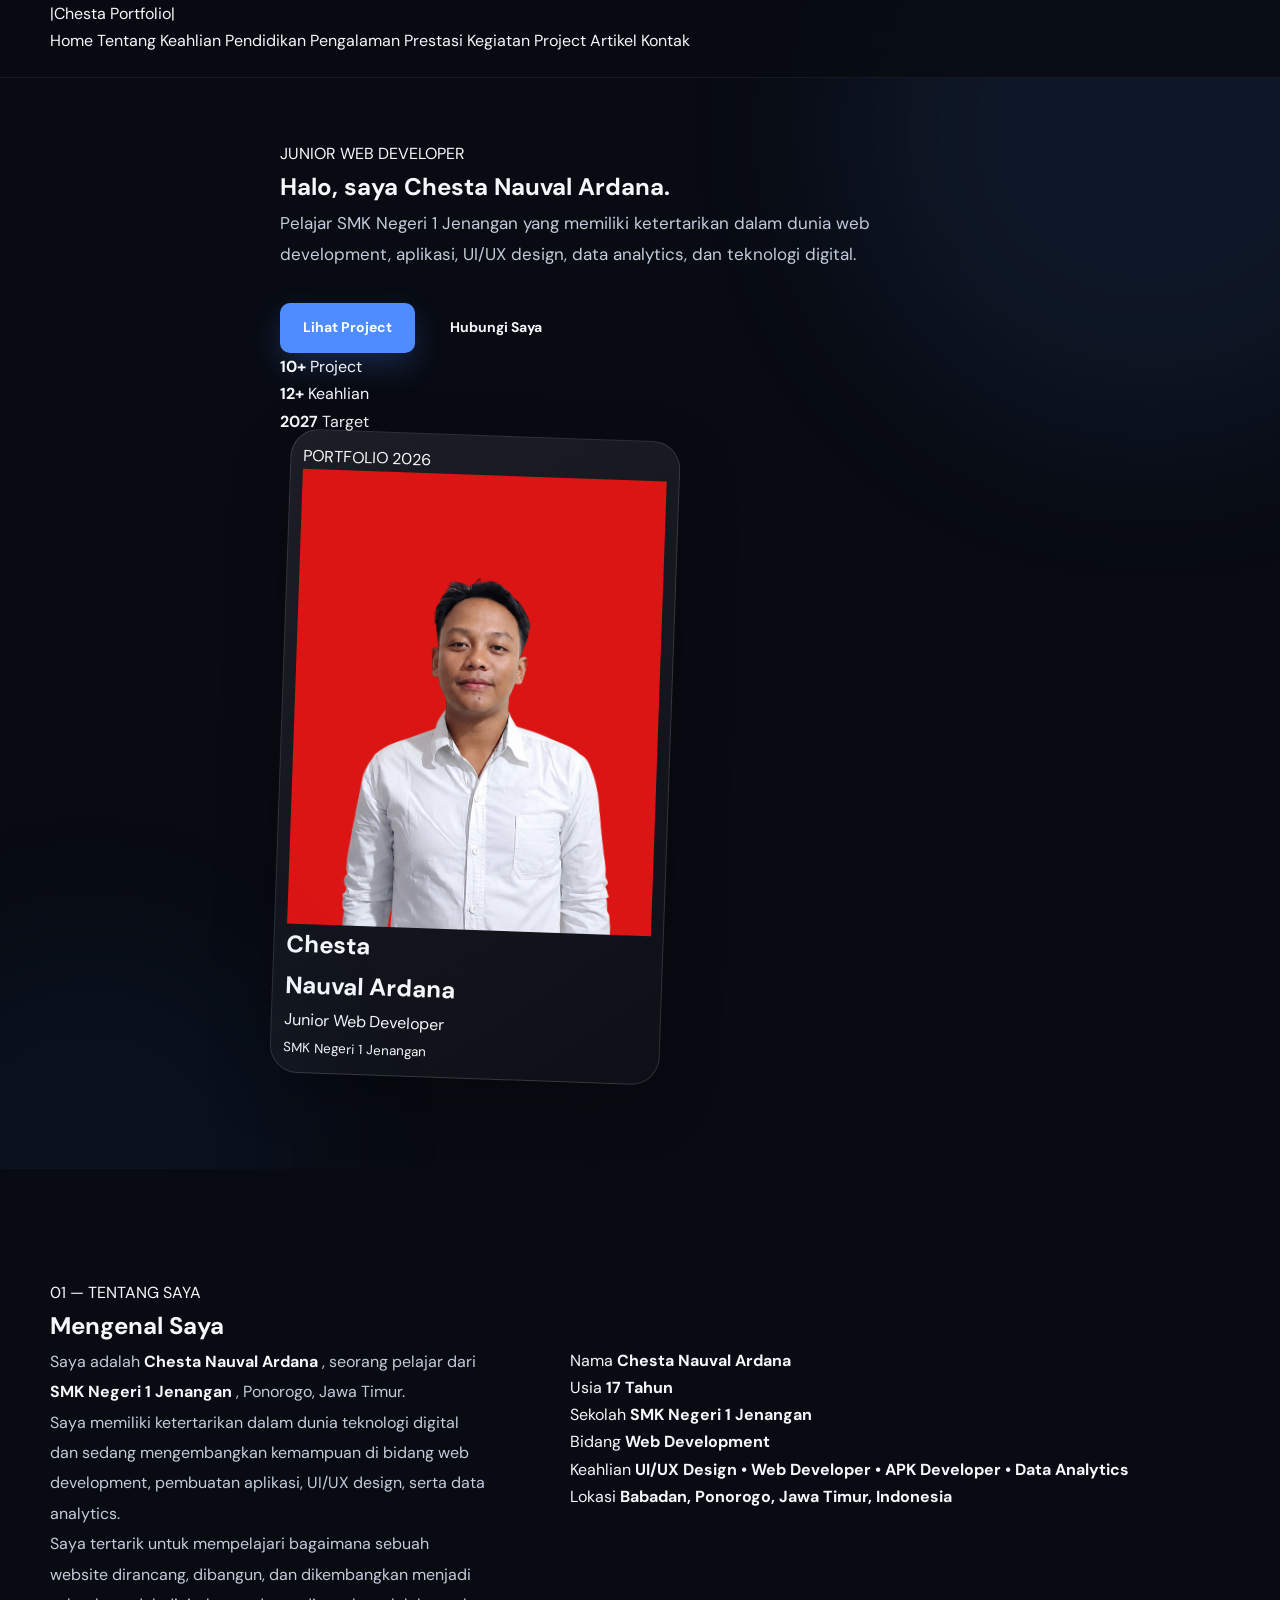
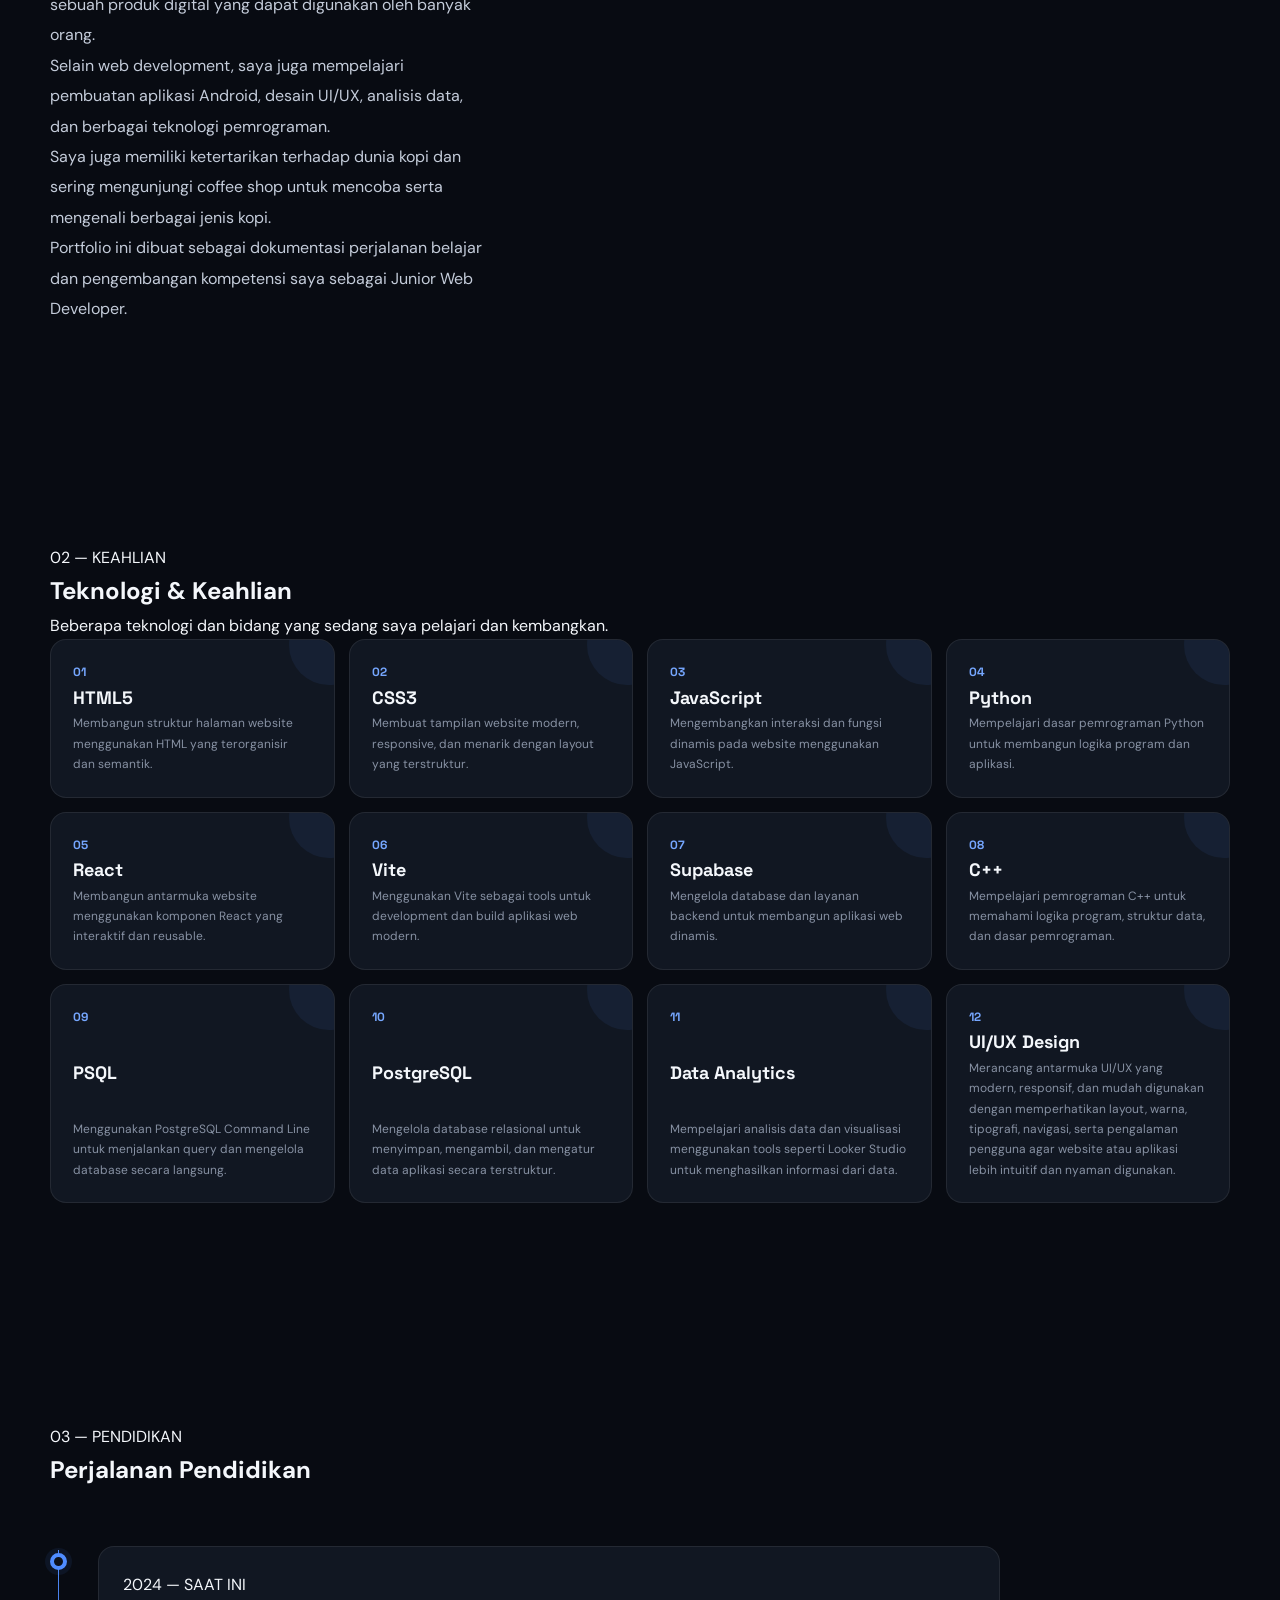
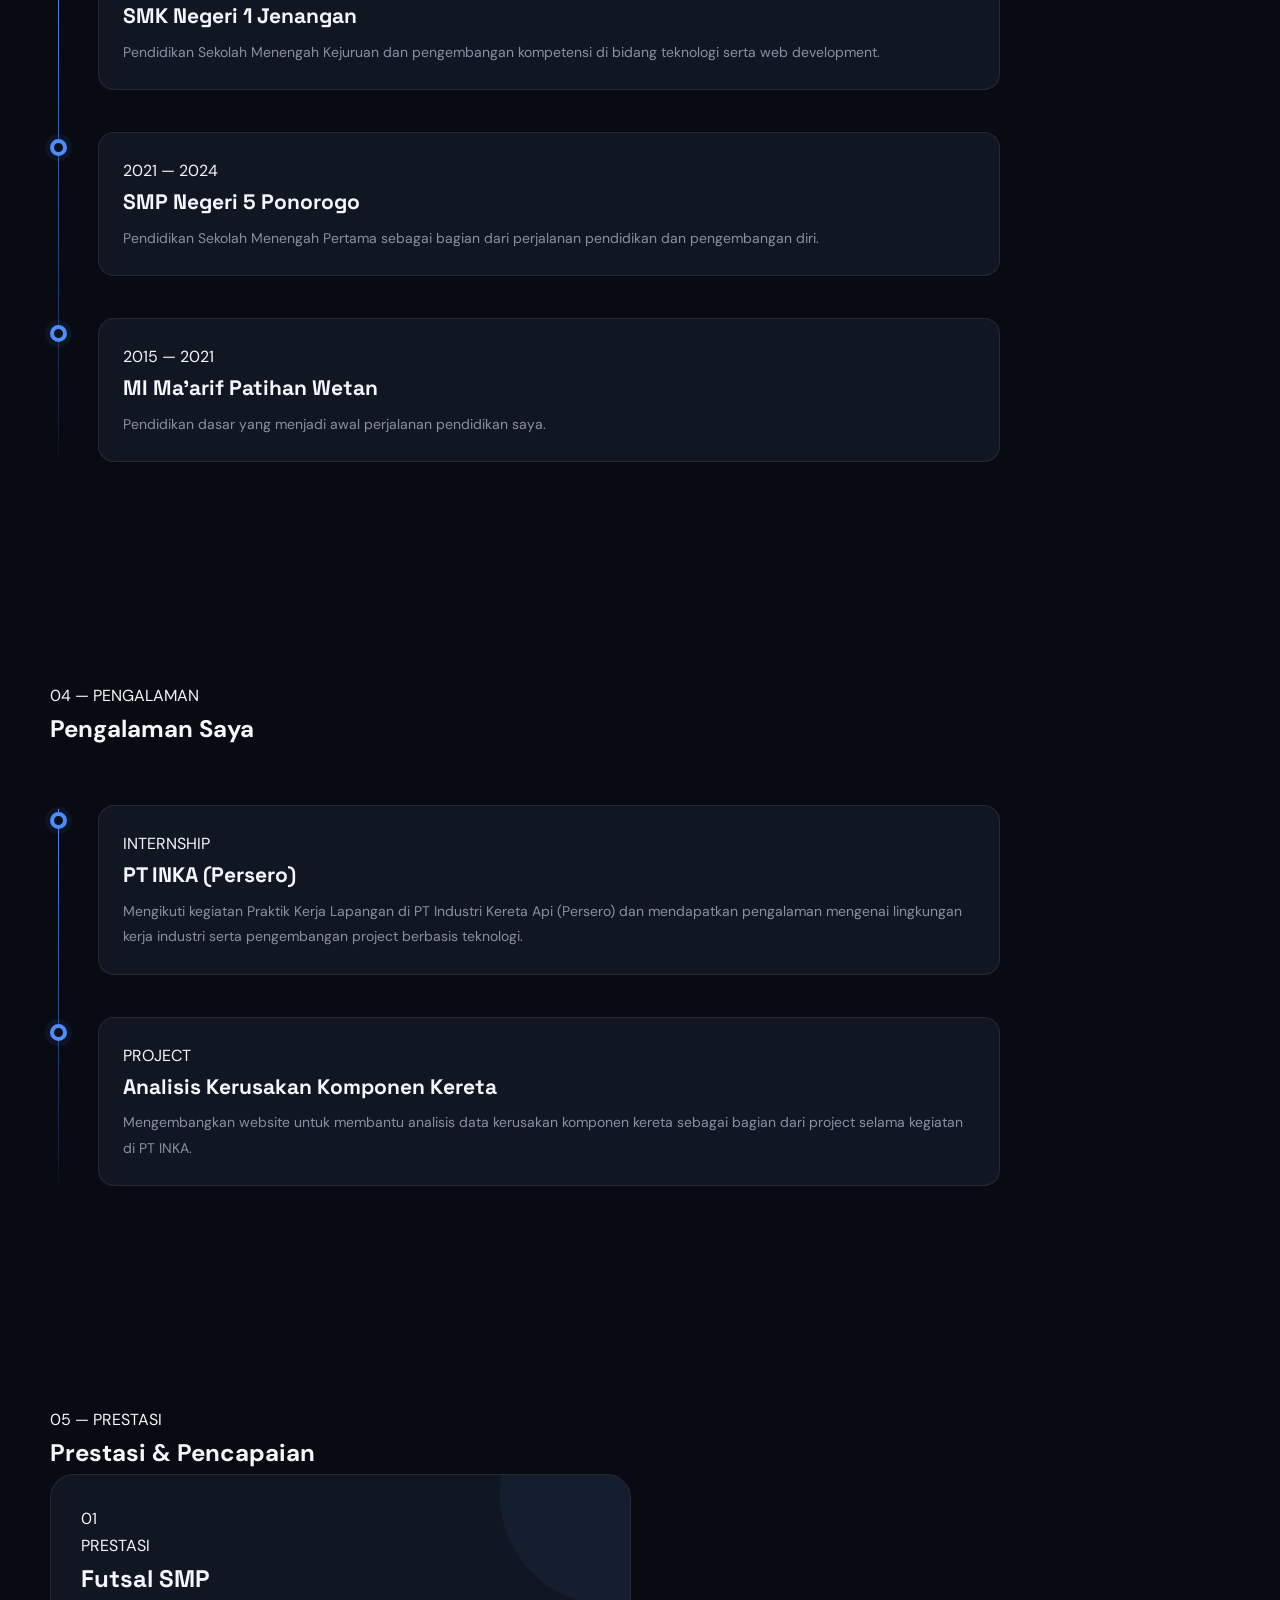
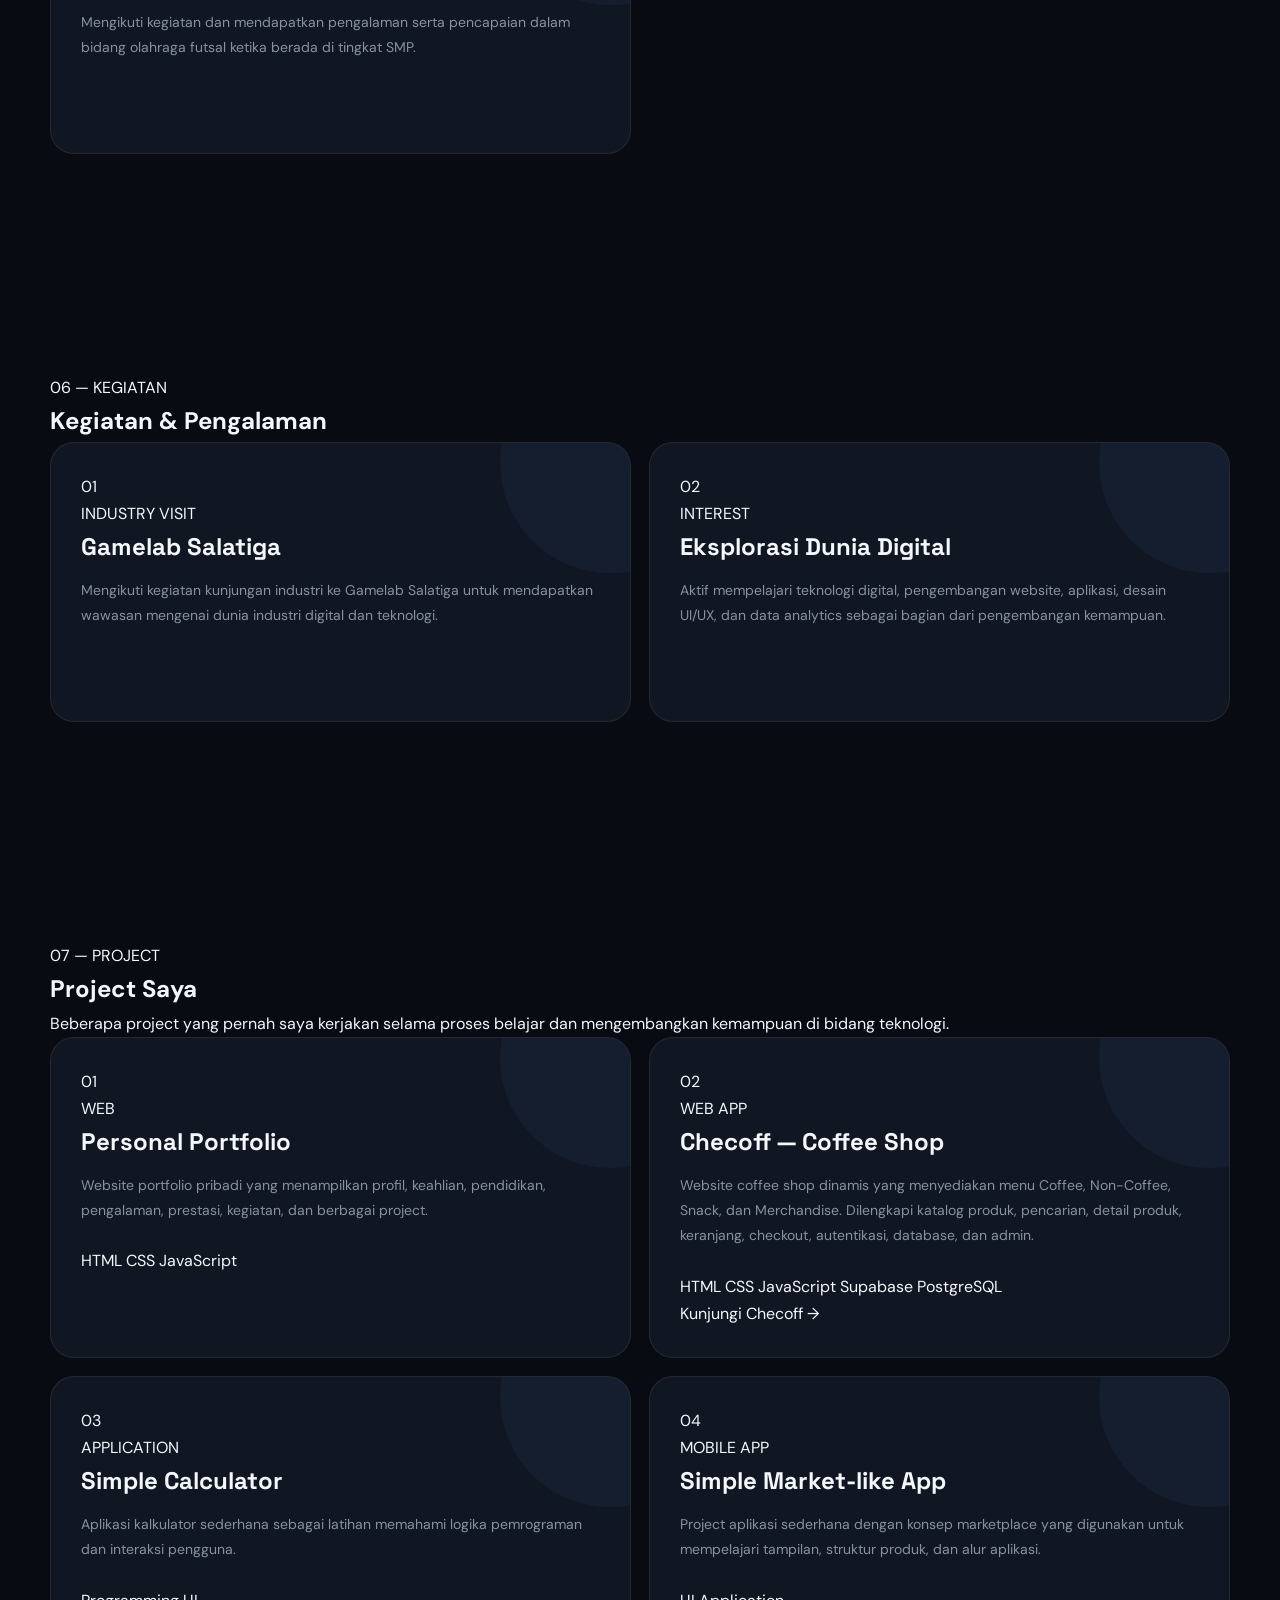
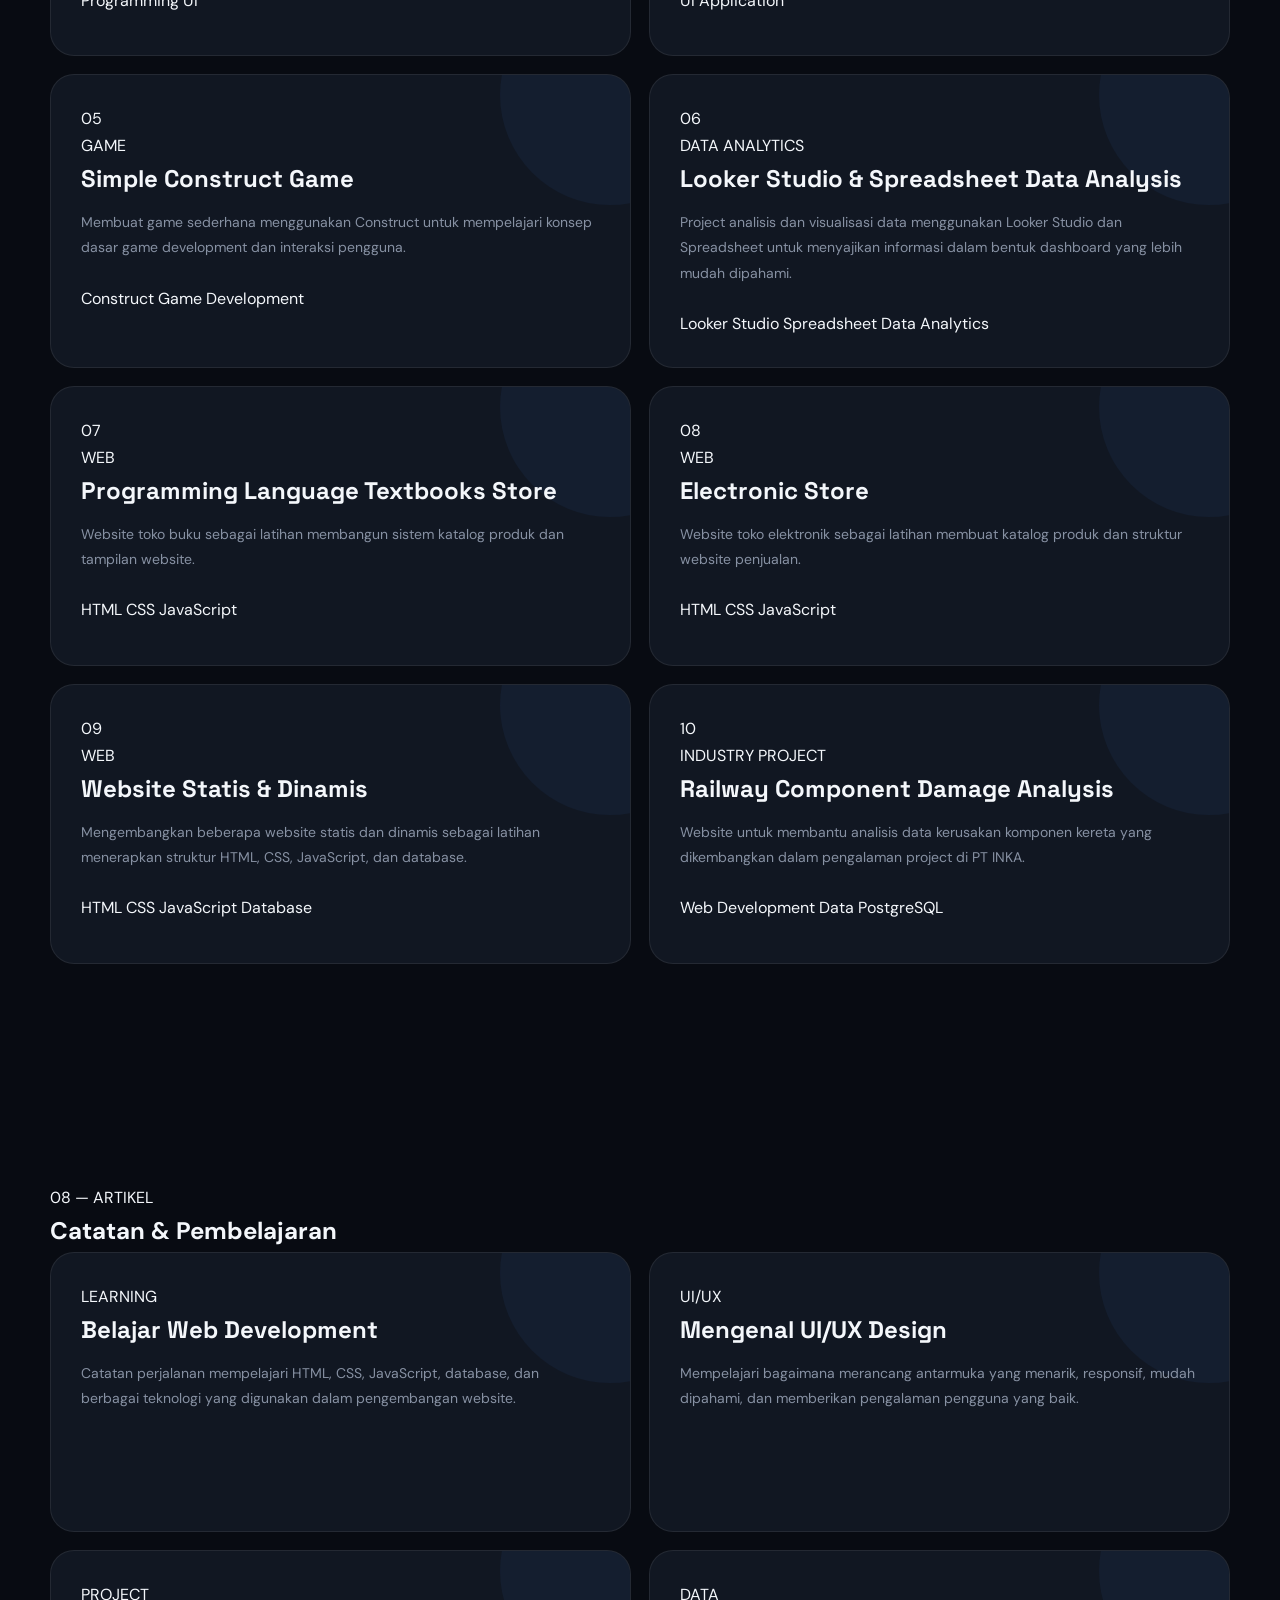
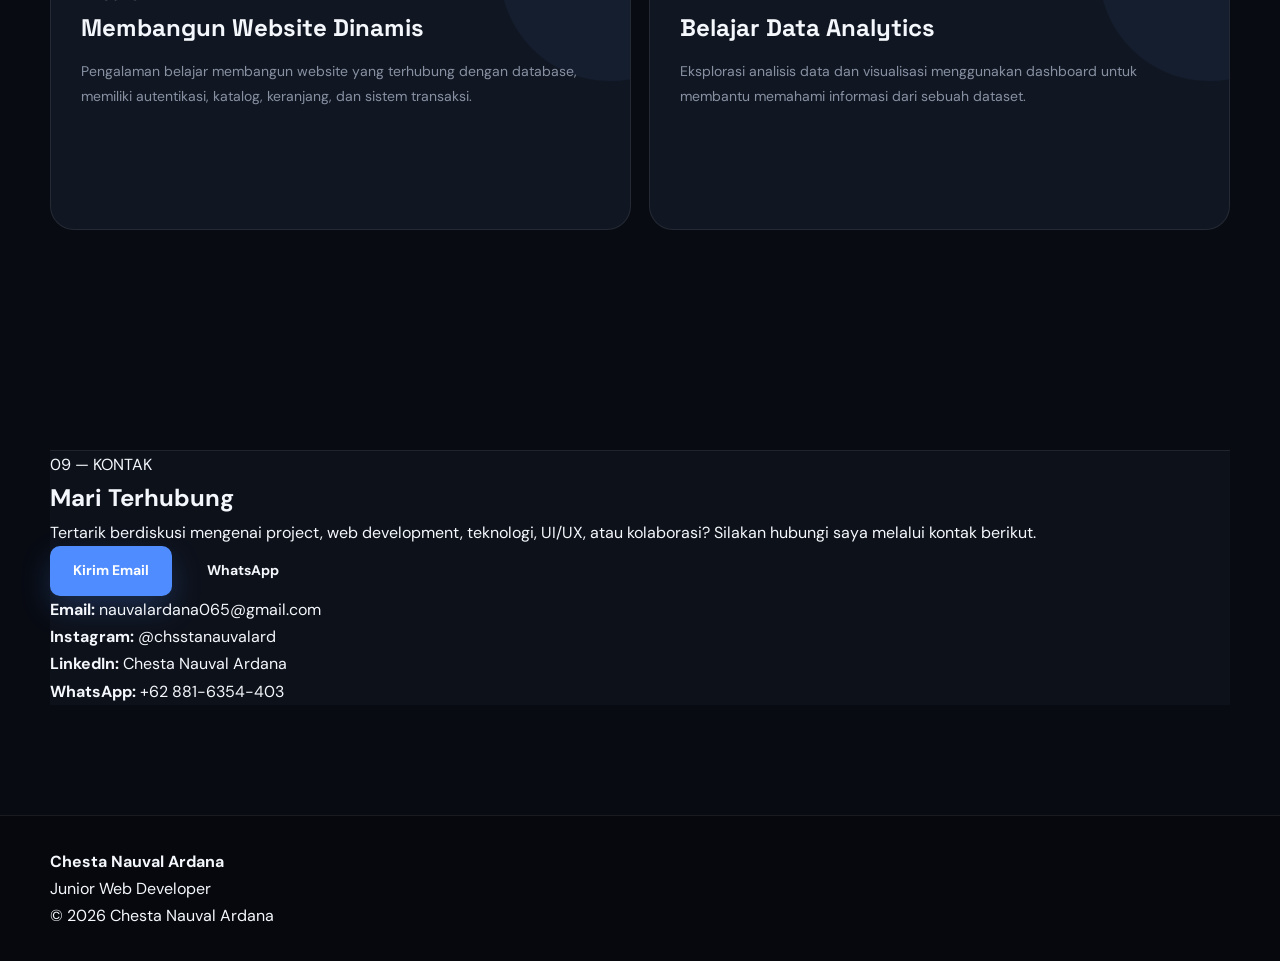
==== commit 662078f5: "Enhance portfolio content and structure: updated meta keywords, improved navigation labels, added ne" ====
--- a/portfolio/index.html
+++ b/portfolio/index.html
@@ -2,7 +2,6 @@
 <html lang="id">
 
 <head>
-
     <meta charset="UTF-8">
 
     <meta
@@ -17,7 +16,7 @@
 
     <meta
         name="keywords"
-        content="Chesta Nauval Ardana, Web Developer, Portfolio, Junior Web Developer"
+        content="Chesta Nauval Ardana, Web Developer, Portfolio, Junior Web Developer, UI UX"
     >
 
     <meta
@@ -33,12 +32,10 @@
         rel="stylesheet"
         href="css/style.css"
     >
-
 </head>
 
 
 <body>
-
 
     <!-- ================= NAVBAR ================= -->
 
@@ -51,12 +48,12 @@
                 class="logo"
             >
                 <span>|</span>
-                Chesta Portofolio
+                Chesta Portfolio
                 <span>|</span>
             </a>
 
 
-            <nav>
+            <nav aria-label="Navigasi utama">
 
                 <a href="#home">
                     Home
@@ -78,10 +75,22 @@
                     Pengalaman
                 </a>
 
+                <a href="#achievement">
+                    Prestasi
+                </a>
+
+                <a href="#activities">
+                    Kegiatan
+                </a>
+
                 <a href="#projects">
                     Project
                 </a>
 
+                <a href="#blog">
+                    Artikel
+                </a>
+
                 <a href="#contact">
                     Kontak
                 </a>
@@ -95,7 +104,6 @@
 
 
     <main>
-
 
         <!-- ================= HERO ================= -->
 
@@ -106,7 +114,6 @@
 
             <div class="container hero-content">
 
-
                 <div class="hero-text">
 
                     <p class="eyebrow">
@@ -129,7 +136,8 @@
 
                         Pelajar SMK Negeri 1 Jenangan yang memiliki
                         ketertarikan dalam dunia web development,
-                        aplikasi, data analytics, dan teknologi digital.
+                        aplikasi, UI/UX design, data analytics,
+                        dan teknologi digital.
 
                     </p>
 
@@ -172,11 +180,11 @@
                         <div>
 
                             <strong>
-                                10+
+                                12+
                             </strong>
 
                             <span>
-                                Teknologi
+                                Keahlian
                             </span>
 
                         </div>
@@ -229,7 +237,7 @@
 
                             <img
                                 src="assets/images/Foto_Chesta Nauval Ardana.png"
-                                alt="Foto Chesta Nauval Ardana"
+                                alt="Foto profil Chesta Nauval Ardana"
                             >
 
                         </div>
@@ -245,7 +253,7 @@
 
 
                         <p>
-                            Web Developer
+                            Junior Web Developer
                         </p>
 
 
@@ -306,7 +314,9 @@
                             </strong>,
 
                             seorang pelajar dari
-                            SMK Negeri 1 Jenangan,
+                            <strong>
+                                SMK Negeri 1 Jenangan
+                            </strong>,
                             Ponorogo, Jawa Timur.
 
                         </p>
@@ -317,7 +327,8 @@
                             Saya memiliki ketertarikan dalam dunia
                             teknologi digital dan sedang mengembangkan
                             kemampuan di bidang web development,
-                            pembuatan aplikasi, serta data analytics.
+                            pembuatan aplikasi, UI/UX design,
+                            serta data analytics.
 
                         </p>
 
@@ -335,7 +346,7 @@
                         <p>
 
                             Selain web development, saya juga mempelajari
-                            pembuatan aplikasi Android, desain,
+                            pembuatan aplikasi Android, desain UI/UX,
                             analisis data, dan berbagai teknologi
                             pemrograman.
 
@@ -360,6 +371,7 @@
 
                         </p>
 
+
                     </div>
 
 
@@ -428,7 +440,7 @@
                             </span>
 
                             <strong>
-                                Design • Web Developer •
+                                UI/UX Design • Web Developer •
                                 APK Developer • Data Analytics
                             </strong>
 
@@ -478,8 +490,13 @@
                     </p>
 
                     <h2>
-                        Teknologi yang Saya Pelajari
+                        Teknologi & Keahlian
                     </h2>
+
+                    <p>
+                        Beberapa teknologi dan bidang yang sedang
+                        saya pelajari dan kembangkan.
+                    </p>
 
                 </div>
 
@@ -729,7 +746,7 @@
 
 
 
-                    <!-- DESIGN -->
+                    <!-- UI/UX DESIGN -->
 
                     <article class="skill-card">
 
@@ -742,7 +759,12 @@
                         </h3>
 
                         <p>
-Merancang tampilan antarmuka yang modern, responsif, dan mudah digunakan dengan memperhatikan struktur layout, pemilihan warna, tipografi, serta pengalaman pengguna agar website atau aplikasi lebih intuitif dan nyaman digunakan.
+                            Merancang antarmuka UI/UX yang modern,
+                            responsif, dan mudah digunakan dengan
+                            memperhatikan layout, warna, tipografi,
+                            navigasi, serta pengalaman pengguna agar
+                            website atau aplikasi lebih intuitif
+                            dan nyaman digunakan.
                         </p>
 
                     </article>
@@ -793,7 +815,7 @@
                         <div class="timeline-content">
 
                             <span>
-                                2024-SAAT INI
+                                2024 — SAAT INI
                             </span>
 
                             <h3>
@@ -821,7 +843,7 @@
                         <div class="timeline-content">
 
                             <span>
-                                2021-2023
+                                2021 — 2024
                             </span>
 
                             <h3>
@@ -849,7 +871,7 @@
                         <div class="timeline-content">
 
                             <span>
-                                2015-2021
+                                2015 — 2021
                             </span>
 
                             <h3>
@@ -1124,8 +1146,9 @@
                             <p>
                                 Aktif mempelajari teknologi digital,
                                 pengembangan website, aplikasi,
-                                desain, dan data analytics sebagai
-                                bagian dari pengembangan kemampuan.
+                                desain UI/UX, dan data analytics
+                                sebagai bagian dari pengembangan
+                                kemampuan.
                             </p>
 
                         </div>
@@ -1162,6 +1185,12 @@
                         Project Saya
                     </h2>
 
+                    <p>
+                        Beberapa project yang pernah saya kerjakan
+                        selama proses belajar dan mengembangkan
+                        kemampuan di bidang teknologi.
+                    </p>
+
                 </div>
 
 
@@ -1195,8 +1224,8 @@
                             <p>
                                 Website portfolio pribadi yang
                                 menampilkan profil, keahlian,
-                                pendidikan, pengalaman, dan
-                                berbagai project.
+                                pendidikan, pengalaman, prestasi,
+                                kegiatan, dan berbagai project.
                             </p>
 
 
@@ -1461,13 +1490,13 @@
                             </div>
 
                             <h3>
-                                Looker Studio & SpreadSheets Data Analysis
+                                Looker Studio & Spreadsheet Data Analysis
                             </h3>
 
                             <p>
                                 Project analisis dan visualisasi data
-                                menggunakan Looker Studio & SpreadSheets untuk
-                                menyajikan informasi dalam bentuk
+                                menggunakan Looker Studio dan Spreadsheet
+                                untuk menyajikan informasi dalam bentuk
                                 dashboard yang lebih mudah dipahami.
                             </p>
 
@@ -1476,6 +1505,10 @@
 
                                 <span>
                                     Looker Studio
+                                </span>
+
+                                <span>
+                                    Spreadsheet
                                 </span>
 
                                 <span>
@@ -1769,6 +1802,31 @@
                         <div class="project-content">
 
                             <div class="project-label">
+                                UI/UX
+                            </div>
+
+                            <h3>
+                                Mengenal UI/UX Design
+                            </h3>
+
+                            <p>
+                                Mempelajari bagaimana merancang
+                                antarmuka yang menarik, responsif,
+                                mudah dipahami, dan memberikan
+                                pengalaman pengguna yang baik.
+                            </p>
+
+                        </div>
+
+                    </article>
+
+
+
+                    <article class="project-card">
+
+                        <div class="project-content">
+
+                            <div class="project-label">
                                 PROJECT
                             </div>
 
@@ -1847,7 +1905,9 @@
                 <p>
 
                     Tertarik berdiskusi mengenai project,
-                    web development, teknologi, atau kolaborasi?
+                    web development, teknologi, UI/UX,
+                    atau kolaborasi?
+
                     Silakan hubungi saya melalui kontak berikut.
 
                 </p>
@@ -1990,7 +2050,6 @@
 
     <script src="js/script.js"></script>
 
-
 </body>
 
 </html>
--- a/portfolio/css/style.css
+++ b/portfolio/css/style.css
@@ -1,2483 +1,1947 @@
 /* =========================================================
-   CHESTA NAUVAL ARDANA
-   PROFESSIONAL PORTFOLIO
-   Junior Web Developer
+   CHESTA NAUVAL ARDANA — PERSONAL PORTFOLIO
+   portfolio/css/style.css
    ========================================================= */
 
-
-/* =========================================================
-   GOOGLE FONT
-   ========================================================= */
+/* =========================
+   GOOGLE FONTS
+   ========================= */
 
 @import url('https://fonts.googleapis.com/css2?family=DM+Sans:wght@400;500;600;700&family=Space+Grotesk:wght@400;500;600;700&display=swap');
 
 
-/* =========================================================
+/* =========================
    ROOT
-   ========================================================= */
+   ========================= */
 
 :root {
-
-    --bg-main: #07090d;
-    --bg-section: #0b0f16;
-    --bg-card: #10151e;
-    --bg-card-hover: #141b26;
-
-    --text-main: #f5f7fa;
-    --text-soft: #c2c9d3;
-    --text-muted: #7f8997;
-
-    --line: rgba(255,255,255,0.08);
-    --line-strong: rgba(255,255,255,0.13);
+    --bg: #080b12;
+    --bg-soft: #0d111a;
+
+    --surface: #111722;
+    --surface-2: #151c29;
+    --surface-3: #1a2230;
 
     --primary: #4f8cff;
-    --primary-light: #7daaff;
-    --primary-dark: #2867d8;
-
-    --accent: #78a9ff;
+    --primary-light: #76a7ff;
+    --primary-dark: #356fd6;
+
+    --text: #f4f7fb;
+    --text-soft: #c4ccda;
+    --text-muted: #8791a3;
+
+    --border: rgba(255, 255, 255, 0.08);
+    --border-light: rgba(255, 255, 255, 0.13);
+
+    --success: #52d99b;
+    --warning: #f5c56b;
+
+    --container: 1180px;
 
     --radius-sm: 10px;
     --radius-md: 16px;
     --radius-lg: 24px;
 
-    --shadow-card:
-        0 20px 60px rgba(0,0,0,0.25);
-
-    --shadow-blue:
-        0 20px 60px rgba(79,140,255,0.15);
-
-    --transition:
-        0.3s cubic-bezier(0.22, 1, 0.36, 1);
-
-}
-
-
-/* =========================================================
+    --shadow-sm: 0 10px 30px rgba(0, 0, 0, 0.18);
+    --shadow-md: 0 20px 60px rgba(0, 0, 0, 0.25);
+
+    --transition: 0.3s ease;
+}
+
+
+/* =========================
    RESET
-   ========================================================= */
+   ========================= */
 
 * {
-
     margin: 0;
     padding: 0;
-
     box-sizing: border-box;
-
-}
-
+}
 
 html {
-
     scroll-behavior: smooth;
-
     scroll-padding-top: 90px;
-
-}
-
+}
 
 body {
-
-    font-family:
-        "DM Sans",
-        Arial,
-        Helvetica,
-        sans-serif;
-
+    font-family: "DM Sans", sans-serif;
+    background: var(--bg);
+    color: var(--text);
     line-height: 1.7;
-
-    color: var(--text-main);
-
-    background:
-        radial-gradient(
-            circle at 10% 0%,
-            rgba(79,140,255,0.07),
-            transparent 30%
-        ),
-        radial-gradient(
-            circle at 90% 15%,
-            rgba(79,140,255,0.05),
-            transparent 28%
-        ),
-        var(--bg-main);
-
     overflow-x: hidden;
-
-}
-
+}
 
 body::selection {
-
     background: var(--primary);
-
-    color: white;
-
-}
-
+    color: #ffffff;
+}
 
 img {
-
+    display: block;
     max-width: 100%;
-
-}
-
+}
 
 a {
-
     color: inherit;
-
     text-decoration: none;
-
-}
-
+}
 
 button,
 input,
 textarea {
-
-    font: inherit;
-
-}
-
+    font-family: inherit;
+}
+
+button {
+    cursor: pointer;
+}
+
+ul,
+ol {
+    list-style: none;
+}
+
+
+/* =========================
+   GLOBAL
+   ========================= */
 
 .container {
-
-    width: min(1160px, 90%);
-
+    width: min(100% - 40px, var(--container));
     margin: 0 auto;
-
-}
-
-
-/* =========================================================
-   SCROLLBAR
-   ========================================================= */
-
-::-webkit-scrollbar {
-
-    width: 8px;
-
-}
-
-
-::-webkit-scrollbar-track {
-
-    background: #07090d;
-
-}
-
-
-::-webkit-scrollbar-thumb {
-
-    background: #26344d;
-
-    border-radius: 20px;
-
-}
-
-
-::-webkit-scrollbar-thumb:hover {
-
+}
+
+section {
+    position: relative;
+    padding: 110px 0;
+}
+
+.section-label {
+    display: inline-flex;
+    align-items: center;
+    gap: 9px;
+
+    margin-bottom: 14px;
+
+    color: var(--primary-light);
+
+    font-size: 12px;
+    font-weight: 700;
+    letter-spacing: 0.18em;
+    text-transform: uppercase;
+}
+
+.section-label::before {
+    content: "";
+    width: 28px;
+    height: 1px;
     background: var(--primary);
-
-}
-
-
-/* =========================================================
+}
+
+.section-title {
+    max-width: 750px;
+
+    margin-bottom: 18px;
+
+    font-family: "Space Grotesk", sans-serif;
+    font-size: clamp(32px, 4vw, 52px);
+    line-height: 1.1;
+    letter-spacing: -0.035em;
+}
+
+.section-description {
+    max-width: 700px;
+
+    color: var(--text-muted);
+    font-size: 16px;
+    line-height: 1.8;
+}
+
+
+/* =========================
+   BUTTON
+   ========================= */
+
+.btn {
+    display: inline-flex;
+    align-items: center;
+    justify-content: center;
+    gap: 10px;
+
+    min-height: 50px;
+    padding: 0 22px;
+
+    border: 1px solid transparent;
+    border-radius: 10px;
+
+    font-size: 14px;
+    font-weight: 700;
+
+    transition:
+        transform var(--transition),
+        background var(--transition),
+        border-color var(--transition),
+        box-shadow var(--transition),
+        color var(--transition);
+}
+
+.btn:hover {
+    transform: translateY(-2px);
+}
+
+.btn-primary {
+    background: var(--primary);
+    color: #ffffff;
+    box-shadow: 0 12px 30px rgba(79, 140, 255, 0.22);
+}
+
+.btn-primary:hover {
+    background: var(--primary-dark);
+    box-shadow: 0 16px 38px rgba(79, 140, 255, 0.28);
+}
+
+.btn-secondary {
+    background: transparent;
+    border-color: var(--border-light);
+    color: var(--text);
+}
+
+.btn-secondary:hover {
+    background: var(--surface-2);
+    border-color: rgba(118, 167, 255, 0.4);
+}
+
+
+/* =========================
    NAVBAR
-   ========================================================= */
+   ========================= */
 
 .navbar {
-
-    position: sticky;
-
+    position: fixed;
     top: 0;
-
-    z-index: 1000;
-
-    background:
-        rgba(7,9,13,0.78);
-
-    backdrop-filter:
-        blur(20px);
-
-    -webkit-backdrop-filter:
-        blur(20px);
-
-    border-bottom:
-        1px solid var(--line);
-
-}
-
-
-.navbar-content {
-
-    min-height: 76px;
+    left: 0;
+
+    z-index: 999;
+
+    width: 100%;
+    height: 78px;
+
+    background: rgba(8, 11, 18, 0.82);
+    border-bottom: 1px solid rgba(255, 255, 255, 0.06);
+
+    backdrop-filter: blur(18px);
+    -webkit-backdrop-filter: blur(18px);
+}
+
+.nav-container {
+    height: 100%;
 
     display: flex;
-
     align-items: center;
-
     justify-content: space-between;
-
-}
-
+    gap: 30px;
+}
 
 .logo {
-
     display: inline-flex;
-
     align-items: center;
 
-    gap: 8px;
-
-    font-family:
-        "Space Grotesk",
-        sans-serif;
-
-    font-size: 1.25rem;
-
-    font-weight: 700;
-
-    letter-spacing: -0.5px;
+    flex-shrink: 0;
+}
+
+.logo img {
+    width: 48px;
+    height: 48px;
+
+    object-fit: cover;
+
+    border-radius: 12px;
+
+    border: 1px solid var(--border-light);
+}
+
+.nav-links {
+    display: flex;
+    align-items: center;
+    justify-content: flex-end;
+    gap: 26px;
+}
+
+.nav-links a {
+    position: relative;
+
+    color: var(--text-muted);
+
+    font-size: 13px;
+    font-weight: 600;
 
     transition:
-        var(--transition);
-
-}
-
-
-.logo span {
-
-    color: var(--primary);
-
-}
-
-
-.logo:hover {
-
-    transform:
-        translateY(-1px);
-
-}
-
-
-.navbar nav {
+        color var(--transition);
+}
+
+.nav-links a::after {
+    content: "";
+
+    position: absolute;
+    left: 0;
+    bottom: -8px;
+
+    width: 0;
+    height: 2px;
+
+    background: var(--primary);
+
+    transition: width var(--transition);
+}
+
+.nav-links a:hover {
+    color: var(--text);
+}
+
+.nav-links a:hover::after {
+    width: 100%;
+}
+
+
+/* =========================
+   HERO
+   ========================= */
+
+.hero {
+    min-height: 100vh;
 
     display: flex;
-
     align-items: center;
 
-    gap: 30px;
-
-}
-
-
-.navbar nav a {
-
+    padding-top: 140px;
+    padding-bottom: 90px;
+
+    overflow: hidden;
+}
+
+.hero::before {
+    content: "";
+
+    position: absolute;
+
+    width: 620px;
+    height: 620px;
+
+    top: -180px;
+    right: -180px;
+
+    background: rgba(79, 140, 255, 0.09);
+
+    border-radius: 50%;
+
+    filter: blur(80px);
+
+    pointer-events: none;
+}
+
+.hero::after {
+    content: "";
+
+    position: absolute;
+
+    width: 420px;
+    height: 420px;
+
+    bottom: -200px;
+    left: -120px;
+
+    background: rgba(53, 111, 214, 0.07);
+
+    border-radius: 50%;
+
+    filter: blur(80px);
+
+    pointer-events: none;
+}
+
+.hero-container {
     position: relative;
-
+    z-index: 1;
+
+    display: grid;
+    grid-template-columns: 1.2fr 0.8fr;
+
+    align-items: center;
+
+    gap: 80px;
+}
+
+.hero-content {
+    max-width: 720px;
+}
+
+.hero-content .section-label {
+    margin-bottom: 22px;
+}
+
+.hero-title {
+    margin-bottom: 22px;
+
+    font-family: "Space Grotesk", sans-serif;
+
+    font-size: clamp(48px, 7vw, 86px);
+    line-height: 0.98;
+
+    letter-spacing: -0.055em;
+}
+
+.hero-title span {
+    display: block;
+    color: var(--primary-light);
+}
+
+.hero-description {
+    max-width: 680px;
+
+    margin-bottom: 34px;
+
+    color: var(--text-soft);
+
+    font-size: 17px;
+    line-height: 1.8;
+}
+
+.hero-buttons {
+    display: flex;
+    flex-wrap: wrap;
+
+    gap: 12px;
+}
+
+.hero-meta {
+    display: flex;
+    flex-wrap: wrap;
+
+    gap: 22px;
+
+    margin-top: 36px;
+}
+
+.hero-meta-item {
+    display: flex;
+    flex-direction: column;
+    gap: 2px;
+}
+
+.hero-meta-item strong {
+    font-family: "Space Grotesk", sans-serif;
+
+    font-size: 16px;
+    color: var(--text);
+}
+
+.hero-meta-item span {
     color: var(--text-muted);
 
-    font-size: 0.84rem;
-
-    font-weight: 600;
-
-    transition:
-        var(--transition);
-
-}
-
-
-.navbar nav a::after {
-
-    content: "";
-
-    position: absolute;
-
-    left: 50%;
-
-    bottom: -10px;
-
-    width: 0;
-
-    height: 2px;
-
-    border-radius: 10px;
-
-    background:
-        linear-gradient(
-            90deg,
-            var(--primary),
-            var(--primary-light)
-        );
-
-    transform:
-        translateX(-50%);
-
-    transition:
-        var(--transition);
-
-}
-
-
-.navbar nav a:hover {
-
-    color: var(--text-main);
-
-}
-
-
-.navbar nav a:hover::after {
-
-    width: 100%;
-
-}
-
-
-/* =========================================================
-   HERO
-   ========================================================= */
-
-.hero {
-
-    min-height:
-        calc(100vh - 76px);
+    font-size: 12px;
+}
+
+
+/* =========================
+   HERO PROFILE
+   ========================= */
+
+.hero-profile {
+    position: relative;
 
     display: flex;
-
-    align-items: center;
-
+    justify-content: center;
+}
+
+.profile-card {
     position: relative;
 
-    overflow: hidden;
-
-}
-
-
-.hero::before {
-
-    content: "";
-
-    position: absolute;
-
-    width: 500px;
-
-    height: 500px;
-
-    top: -250px;
-
-    left: -200px;
-
-    border-radius: 50%;
-
-    background:
-        var(--primary);
-
-    filter:
-        blur(160px);
-
-    opacity: 0.08;
-
-    pointer-events: none;
-
-}
-
-
-.hero::after {
-
-    content: "";
-
-    position: absolute;
-
-    width: 450px;
-
-    height: 450px;
-
-    right: -200px;
-
-    bottom: -250px;
-
-    border-radius: 50%;
-
-    background:
-        #3b82f6;
-
-    filter:
-        blur(160px);
-
-    opacity: 0.06;
-
-    pointer-events: none;
-
-}
-
-
-.hero-content {
-
-    display: grid;
-
-    grid-template-columns:
-        1.1fr 0.9fr;
-
-    gap: 80px;
-
-    align-items: center;
-
-    position: relative;
-
-    z-index: 2;
-
-    padding:
-        80px 0;
-
-}
-
-
-/* =========================================================
-   HERO TEXT
-   ========================================================= */
-
-.eyebrow {
-
-    display: inline-flex;
-
-    align-items: center;
-
-    gap: 10px;
-
-    color: var(--primary-light);
-
-    font-size: 0.72rem;
-
-    font-weight: 700;
-
-    letter-spacing: 3px;
-
-}
-
-
-.eyebrow::before {
-
-    content: "";
-
-    width: 28px;
-
-    height: 1px;
-
-    background:
-        var(--primary);
-
-}
-
-
-.hero h1 {
-
-    margin:
-        22px 0;
-
-    font-family:
-        "Space Grotesk",
-        sans-serif;
-
-    font-size:
-        clamp(3.2rem, 6vw, 6rem);
-
-    line-height:
-        0.98;
-
-    letter-spacing:
-        -4px;
-
-    font-weight: 700;
-
-}
-
-
-.hero h1 span {
-
-    display: block;
-
-    margin-top: 8px;
-
-    background:
-        linear-gradient(
-            100deg,
-            #ffffff 0%,
-            #75a7ff 45%,
-            #4f8cff 100%
-        );
-
-    -webkit-background-clip:
-        text;
-
-    background-clip:
-        text;
-
-    color:
-        transparent;
-
-}
-
-
-.hero-description {
-
-    max-width: 640px;
-
-    color:
-        var(--text-muted);
-
-    font-size:
-        1rem;
-
-    line-height:
-        1.8;
-
-}
-
-
-/* =========================================================
-   HERO BUTTONS
-   ========================================================= */
-
-.hero-buttons {
-
-    display: flex;
-
-    align-items: center;
-
-    gap: 14px;
-
-    margin-top: 32px;
-
-}
-
-
-.btn {
-
-    display: inline-flex;
-
-    align-items: center;
-
-    justify-content: center;
-
-    min-height: 48px;
-
-    padding:
-        0 22px;
-
-    border-radius:
-        10px;
-
-    font-size:
-        0.88rem;
-
-    font-weight:
-        700;
-
-    border:
-        1px solid transparent;
-
-    transition:
-        var(--transition);
-
-}
-
-
-.btn:hover {
-
-    transform:
-        translateY(-3px);
-
-}
-
-
-.btn-primary {
-
-    color:
-        #ffffff;
-
-    background:
-        linear-gradient(
-            135deg,
-            #4f8cff,
-            #2867d8
-        );
-
-    box-shadow:
-        0 12px 30px rgba(79,140,255,0.22);
-
-}
-
-
-.btn-primary:hover {
-
-    box-shadow:
-        0 18px 40px rgba(79,140,255,0.3);
-
-}
-
-
-.btn-outline {
-
-    color:
-        var(--text-soft);
-
-    border-color:
-        var(--line-strong);
-
-    background:
-        rgba(255,255,255,0.025);
-
-}
-
-
-.btn-outline:hover {
-
-    color:
-        white;
-
-    border-color:
-        rgba(79,140,255,0.6);
-
-    background:
-        rgba(79,140,255,0.06);
-
-}
-
-
-/* =========================================================
-   HERO INFO
-   ========================================================= */
-
-.hero-info {
-
-    display: flex;
-
-    gap: 44px;
-
-    margin-top: 48px;
-
-}
-
-
-.hero-info div {
-
-    display: flex;
-
-    flex-direction: column;
-
-    position: relative;
-
-}
-
-
-.hero-info div:not(:last-child)::after {
-
-    content: "";
-
-    position: absolute;
-
-    width: 1px;
-
-    height: 36px;
-
-    background:
-        var(--line-strong);
-
-    right: -22px;
-
-    top: 10px;
-
-}
-
-
-.hero-info strong {
-
-    font-family:
-        "Space Grotesk",
-        sans-serif;
-
-    font-size:
-        1.55rem;
-
-    line-height:
-        1.2;
-
-}
-
-
-.hero-info span {
-
-    margin-top: 5px;
-
-    color:
-        var(--text-muted);
-
-    font-size:
-        0.72rem;
-
-    text-transform:
-        uppercase;
-
-    letter-spacing:
-        1px;
-
-}
-
-
-/* =========================================================
-   PROFILE CARD
-   ========================================================= */
-
-.hero-visual {
-
-    position: relative;
-
-    display: flex;
-
-    justify-content: center;
-
-    align-items: center;
-
-}
-
-
-.glow {
-
-    position: absolute;
-
-    width: 300px;
-
-    height: 300px;
-
-    border-radius: 50%;
-
-    background:
-        var(--primary);
-
-    filter:
-        blur(130px);
-
-    opacity:
-        0.16;
-
-}
-
-
-.profile-card {
-
-    position: relative;
-
-    z-index: 2;
-
-    width: 350px;
-
-    min-height: 450px;
-
-    padding: 30px;
-
-    border:
-        1px solid rgba(255,255,255,0.1);
-
-    border-radius:
-        26px;
+    width: min(100%, 390px);
+
+    padding: 12px;
 
     background:
         linear-gradient(
             145deg,
-            rgba(22,29,40,0.96),
-            rgba(11,15,22,0.96)
+            rgba(255, 255, 255, 0.08),
+            rgba(255, 255, 255, 0.025)
         );
 
-    box-shadow:
-        0 35px 90px rgba(0,0,0,0.45);
-
-    transform:
-        rotate(2deg);
+    border: 1px solid var(--border-light);
+    border-radius: 28px;
+
+    box-shadow: var(--shadow-md);
+
+    transform: rotate(2deg);
 
     transition:
-        var(--transition);
-
-    overflow:
-        hidden;
-
-}
-
-
-.profile-card::before {
-
+        transform var(--transition);
+}
+
+.profile-card:hover {
+    transform: rotate(0deg) translateY(-6px);
+}
+
+.profile-card-image {
+    position: relative;
+
+    overflow: hidden;
+
+    border-radius: 20px;
+
+    background: var(--surface-2);
+}
+
+.profile-card-image::after {
     content: "";
 
     position: absolute;
-
-    width: 220px;
-
-    height: 220px;
-
-    right: -120px;
-
-    top: -120px;
-
-    border-radius: 50%;
-
-    background:
-        rgba(79,140,255,0.12);
-
-    filter:
-        blur(20px);
-
-}
-
-
-.profile-card:hover {
-
-    transform:
-        rotate(0deg)
-        translateY(-8px);
-
-    border-color:
-        rgba(79,140,255,0.35);
-
-    box-shadow:
-        0 45px 100px rgba(0,0,0,0.55),
-        0 0 50px rgba(79,140,255,0.08);
-
-}
-
-
-.profile-top {
-
-    display: flex;
-
-    justify-content: space-between;
-
-    color:
-        var(--text-muted);
-
-    font-size:
-        0.68rem;
-
-    font-weight:
-        700;
-
-    letter-spacing:
-        1.5px;
-
-}
-
-
-.profile-avatar {
-
-    width: 145px;
-
-    height: 145px;
-
-    margin:
-        55px auto 28px;
-
-    border-radius:
-        50%;
-
-    padding:
-        4px;
+    inset: 0;
 
     background:
         linear-gradient(
-            135deg,
-            var(--primary),
-            #9fc0ff
+            to top,
+            rgba(8, 11, 18, 0.28),
+            transparent 45%
         );
 
-    box-shadow:
-        0 0 0 8px rgba(79,140,255,0.06),
-        0 20px 45px rgba(0,0,0,0.4);
-
-    overflow:
-        hidden;
-
-}
-
-
-.profile-avatar img {
-
-    width:
-        100%;
-
-    height:
-        100%;
-
-    object-fit:
-        cover;
-
-    display:
-        block;
-
-    border-radius:
-        50%;
-
-}
-
-
-.profile-card h2 {
-
-    font-family:
-        "Space Grotesk",
-        sans-serif;
-
-    font-size:
-        1.8rem;
-
-    line-height:
-        1.05;
-
-    letter-spacing:
-        -1px;
-
-}
-
-
-.profile-card p {
-
-    margin-top:
-        9px;
-
-    color:
-        var(--primary-light);
-
-    font-size:
-        0.88rem;
-
-    font-weight:
-        600;
-
-}
-
-
-.profile-line {
-
-    height:
-        1px;
-
-    margin:
-        26px 0;
+    pointer-events: none;
+}
+
+.profile-card img {
+    width: 100%;
+    aspect-ratio: 4 / 5;
+
+    object-fit: cover;
+}
+
+.profile-card-info {
+    display: flex;
+    align-items: center;
+    justify-content: space-between;
+
+    gap: 15px;
+
+    padding: 18px 8px 8px;
+}
+
+.profile-card-info strong {
+    display: block;
+
+    font-family: "Space Grotesk", sans-serif;
+    font-size: 18px;
+}
+
+.profile-card-info span {
+    display: block;
+
+    margin-top: 2px;
+
+    color: var(--text-muted);
+    font-size: 12px;
+}
+
+.profile-status {
+    display: inline-flex;
+    align-items: center;
+    gap: 7px;
+
+    color: var(--success);
+
+    font-size: 11px;
+    font-weight: 700;
+}
+
+.profile-status::before {
+    content: "";
+
+    width: 7px;
+    height: 7px;
+
+    border-radius: 50%;
+
+    background: var(--success);
+
+    box-shadow: 0 0 12px rgba(82, 217, 155, 0.6);
+}
+
+
+/* =========================
+   ABOUT
+   ========================= */
+
+.about {
+    background: var(--bg-soft);
+
+    border-top: 1px solid var(--border);
+    border-bottom: 1px solid var(--border);
+}
+
+.about-grid {
+    display: grid;
+    grid-template-columns: 0.8fr 1.2fr;
+
+    gap: 80px;
+
+    align-items: start;
+}
+
+.about-heading {
+    position: sticky;
+    top: 110px;
+}
+
+.about-content {
+    display: grid;
+    gap: 30px;
+}
+
+.about-text {
+    color: var(--text-soft);
+
+    font-size: 16px;
+    line-height: 1.9;
+}
+
+.about-text strong {
+    color: var(--text);
+}
+
+.about-info-grid {
+    display: grid;
+    grid-template-columns: repeat(2, 1fr);
+
+    gap: 12px;
+}
+
+.info-card {
+    padding: 20px;
+
+    background: var(--surface);
+
+    border: 1px solid var(--border);
+    border-radius: var(--radius-md);
+
+    transition:
+        transform var(--transition),
+        border-color var(--transition),
+        background var(--transition);
+}
+
+.info-card:hover {
+    transform: translateY(-3px);
+
+    background: var(--surface-2);
+    border-color: rgba(79, 140, 255, 0.25);
+}
+
+.info-card span {
+    display: block;
+
+    margin-bottom: 5px;
+
+    color: var(--text-muted);
+
+    font-size: 11px;
+    font-weight: 700;
+
+    text-transform: uppercase;
+    letter-spacing: 0.08em;
+}
+
+.info-card strong {
+    display: block;
+
+    color: var(--text);
+
+    font-size: 14px;
+}
+
+
+/* =========================
+   SKILLS
+   ========================= */
+
+.skills {
+    background: var(--bg);
+}
+
+.skills-header {
+    margin-bottom: 48px;
+}
+
+.skills-grid {
+    display: grid;
+    grid-template-columns: repeat(4, 1fr);
+
+    gap: 14px;
+}
+
+.skill-card {
+    position: relative;
+
+    min-height: 150px;
+
+    display: flex;
+    flex-direction: column;
+    justify-content: space-between;
+
+    padding: 22px;
+
+    background: var(--surface);
+
+    border: 1px solid var(--border);
+    border-radius: var(--radius-md);
+
+    overflow: hidden;
+
+    transition:
+        transform var(--transition),
+        border-color var(--transition),
+        background var(--transition);
+}
+
+.skill-card::before {
+    content: "";
+
+    position: absolute;
+
+    width: 80px;
+    height: 80px;
+
+    top: -35px;
+    right: -35px;
+
+    border-radius: 50%;
+
+    background: rgba(79, 140, 255, 0.08);
+}
+
+.skill-card:hover {
+    transform: translateY(-5px);
+
+    background: var(--surface-2);
+
+    border-color: rgba(79, 140, 255, 0.3);
+}
+
+.skill-number {
+    color: var(--primary-light);
+
+    font-family: "Space Grotesk", sans-serif;
+
+    font-size: 12px;
+    font-weight: 700;
+}
+
+.skill-card h3 {
+    position: relative;
+    z-index: 1;
+
+    font-family: "Space Grotesk", sans-serif;
+
+    font-size: 18px;
+}
+
+.skill-card p {
+    color: var(--text-muted);
+
+    font-size: 12px;
+}
+
+
+/* =========================
+   TIMELINE
+   ========================= */
+
+.timeline-section {
+    background: var(--bg-soft);
+
+    border-top: 1px solid var(--border);
+    border-bottom: 1px solid var(--border);
+}
+
+.timeline {
+    position: relative;
+
+    max-width: 950px;
+
+    margin-top: 55px;
+}
+
+.timeline::before {
+    content: "";
+
+    position: absolute;
+
+    left: 8px;
+    top: 4px;
+    bottom: 4px;
+
+    width: 1px;
 
     background:
         linear-gradient(
-            90deg,
-            transparent,
-            var(--line-strong),
-            transparent
+            to bottom,
+            var(--primary),
+            rgba(79, 140, 255, 0.08)
         );
-
-}
-
-
-.profile-card small {
-
-    color:
-        var(--text-muted);
-
-    font-size:
-        0.75rem;
-
-}
-
-
-/* =========================================================
-   SECTION
-   ========================================================= */
-
-.section {
-
-    padding:
-        120px 0;
-
-    position:
-        relative;
-
-}
-
-
-.section-dark {
-
-    background:
-        linear-gradient(
-            180deg,
-            #0a0e14,
-            #0b1018
-        );
-
-    border-top:
-        1px solid rgba(255,255,255,0.025);
-
-    border-bottom:
-        1px solid rgba(255,255,255,0.025);
-
-}
-
-
-.section-heading {
-
-    margin-bottom:
-        60px;
-
-    max-width:
-        700px;
-
-}
-
-
-.section-heading h2 {
-
-    margin-top:
-        12px;
-
-    font-family:
-        "Space Grotesk",
-        sans-serif;
-
-    font-size:
-        clamp(2.2rem, 4vw, 3.4rem);
-
-    line-height:
-        1.05;
-
-    letter-spacing:
-        -2px;
-
-}
-
-
-/* =========================================================
-   ABOUT
-   ========================================================= */
-
-.about-grid {
-
-    display:
-        grid;
-
-    grid-template-columns:
-        1.25fr 0.75fr;
-
-    gap:
-        90px;
-
-    align-items:
-        start;
-
-}
-
-
-.about-text p {
-
-    margin-bottom:
-        22px;
-
-    color:
-        var(--text-muted);
-
-}
-
-
-.about-text .large-text {
-
-    color:
-        var(--text-soft);
-
-    font-size:
-        1.18rem;
-
-    line-height:
-        1.85;
-
-}
-
-
-.about-text strong {
-
-    color:
-        white;
-
-}
-
-
-.about-details {
-
-    border-top:
-        1px solid var(--line);
-
-}
-
-
-.detail-item {
-
-    padding:
-        20px 0;
-
-    display:
-        flex;
-
-    flex-direction:
-        column;
-
-    border-bottom:
-        1px solid var(--line);
+}
+
+.timeline-item {
+    position: relative;
+
+    padding-left: 48px;
+
+    margin-bottom: 42px;
+}
+
+.timeline-item:last-child {
+    margin-bottom: 0;
+}
+
+.timeline-dot {
+    position: absolute;
+
+    left: 0;
+    top: 7px;
+
+    width: 17px;
+    height: 17px;
+
+    border-radius: 50%;
+
+    background: var(--bg-soft);
+
+    border: 4px solid var(--primary);
+
+    box-shadow: 0 0 0 5px rgba(79, 140, 255, 0.08);
+}
+
+.timeline-date {
+    display: inline-flex;
+
+    margin-bottom: 8px;
+
+    color: var(--primary-light);
+
+    font-size: 12px;
+    font-weight: 700;
+
+    letter-spacing: 0.06em;
+}
+
+.timeline-content {
+    padding: 24px;
+
+    background: var(--surface);
+
+    border: 1px solid var(--border);
+    border-radius: var(--radius-md);
 
     transition:
-        var(--transition);
-
-}
-
-
-.detail-item:hover {
-
-    padding-left:
-        8px;
-
-    border-color:
-        rgba(79,140,255,0.35);
-
-}
-
-
-.detail-item span {
-
-    color:
-        var(--text-muted);
-
-    font-size:
-        0.68rem;
-
-    font-weight:
-        700;
-
-    text-transform:
-        uppercase;
-
-    letter-spacing:
-        1.5px;
-
-}
-
-
-.detail-item strong {
-
-    margin-top:
-        5px;
-
-    color:
-        var(--text-soft);
-
-    font-size:
-        0.88rem;
-
-    line-height:
-        1.6;
-
-}
-
-
-/* =========================================================
-   SKILLS
-   ========================================================= */
-
-.skills-grid {
-
-    display:
-        grid;
-
-    grid-template-columns:
-        repeat(3, 1fr);
-
-    gap:
-        18px;
-
-}
-
-
-.skill-card {
-
-    position:
-        relative;
-
-    min-height:
-        245px;
-
-    padding:
-        30px;
-
-    border:
-        1px solid var(--line);
-
-    border-radius:
-        var(--radius-md);
+        transform var(--transition),
+        border-color var(--transition);
+}
+
+.timeline-content:hover {
+    transform: translateX(5px);
+
+    border-color: rgba(79, 140, 255, 0.25);
+}
+
+.timeline-content h3 {
+    margin-bottom: 6px;
+
+    font-family: "Space Grotesk", sans-serif;
+
+    font-size: 21px;
+}
+
+.timeline-content h4 {
+    margin-bottom: 12px;
+
+    color: var(--primary-light);
+
+    font-size: 13px;
+    font-weight: 600;
+}
+
+.timeline-content p {
+    color: var(--text-muted);
+
+    font-size: 14px;
+    line-height: 1.8;
+}
+
+
+/* =========================
+   EDUCATION
+   ========================= */
+
+.education {
+    background: var(--bg);
+}
+
+.education-grid {
+    display: grid;
+    grid-template-columns: repeat(3, 1fr);
+
+    gap: 16px;
+
+    margin-top: 50px;
+}
+
+.education-card {
+    padding: 28px;
+
+    background: var(--surface);
+
+    border: 1px solid var(--border);
+    border-radius: var(--radius-md);
+
+    transition:
+        transform var(--transition),
+        border-color var(--transition),
+        background var(--transition);
+}
+
+.education-card:hover {
+    transform: translateY(-5px);
+
+    background: var(--surface-2);
+
+    border-color: rgba(79, 140, 255, 0.3);
+}
+
+.education-year {
+    display: inline-block;
+
+    margin-bottom: 20px;
+
+    padding: 6px 10px;
+
+    background: rgba(79, 140, 255, 0.08);
+
+    border: 1px solid rgba(79, 140, 255, 0.15);
+
+    border-radius: 8px;
+
+    color: var(--primary-light);
+
+    font-size: 11px;
+    font-weight: 700;
+}
+
+.education-card h3 {
+    margin-bottom: 8px;
+
+    font-family: "Space Grotesk", sans-serif;
+
+    font-size: 19px;
+}
+
+.education-card p {
+    color: var(--text-muted);
+
+    font-size: 13px;
+}
+
+
+/* =========================
+   ACHIEVEMENT
+   ========================= */
+
+.achievement {
+    background: var(--bg-soft);
+
+    border-top: 1px solid var(--border);
+    border-bottom: 1px solid var(--border);
+}
+
+.achievement-grid {
+    display: grid;
+    grid-template-columns: 0.8fr 1.2fr;
+
+    gap: 60px;
+
+    align-items: center;
+}
+
+.achievement-card {
+    padding: 34px;
 
     background:
         linear-gradient(
             145deg,
-            rgba(17,23,32,0.95),
-            rgba(12,17,24,0.95)
+            var(--surface-2),
+            var(--surface)
         );
 
+    border: 1px solid var(--border-light);
+    border-radius: var(--radius-lg);
+
+    box-shadow: var(--shadow-sm);
+}
+
+.achievement-card .achievement-label {
+    display: inline-block;
+
+    margin-bottom: 15px;
+
+    color: var(--primary-light);
+
+    font-size: 11px;
+    font-weight: 700;
+
+    text-transform: uppercase;
+    letter-spacing: 0.1em;
+}
+
+.achievement-card h3 {
+    margin-bottom: 12px;
+
+    font-family: "Space Grotesk", sans-serif;
+
+    font-size: 25px;
+}
+
+.achievement-card p {
+    color: var(--text-muted);
+
+    font-size: 14px;
+    line-height: 1.8;
+}
+
+
+/* =========================
+   ACTIVITIES
+   ========================= */
+
+.activities {
+    background: var(--bg);
+}
+
+.activities-grid {
+    display: grid;
+    grid-template-columns: repeat(2, 1fr);
+
+    gap: 16px;
+
+    margin-top: 50px;
+}
+
+.activity-card {
+    position: relative;
+
+    padding: 30px;
+
+    background: var(--surface);
+
+    border: 1px solid var(--border);
+    border-radius: var(--radius-md);
+
+    overflow: hidden;
+
     transition:
-        var(--transition);
-
-    overflow:
-        hidden;
-
-}
-
-
-.skill-card::after {
-
-    content:
-        "";
-
-    position:
-        absolute;
-
-    width:
-        100px;
-
-    height:
-        100px;
-
-    right:
-        -60px;
-
-    bottom:
-        -60px;
-
-    border-radius:
-        50%;
-
-    background:
-        rgba(79,140,255,0.08);
-
-    filter:
-        blur(15px);
-
-}
-
-
-.skill-card:hover {
-
-    transform:
-        translateY(-8px);
-
-    border-color:
-        rgba(79,140,255,0.35);
-
-    background:
-        var(--bg-card-hover);
-
-    box-shadow:
-        var(--shadow-card);
-
-}
-
-
-.skill-number {
-
-    color:
-        var(--primary-light);
-
-    font-size:
-        0.68rem;
-
-    font-weight:
-        800;
-
-    letter-spacing:
-        1.5px;
-
-}
-
-
-.skill-card h3 {
-
-    margin:
-        38px 0 12px;
-
-    font-family:
-        "Space Grotesk",
-        sans-serif;
-
-    font-size:
-        1.35rem;
-
-}
-
-
-.skill-card p {
-
-    color:
-        var(--text-muted);
-
-    font-size:
-        0.86rem;
-
-    line-height:
-        1.75;
-
-}
-
-
-/* =========================================================
-   TIMELINE
-   ========================================================= */
-
-.timeline {
-
-    position:
-        relative;
-
-    padding-left:
-        42px;
-
-}
-
-
-.timeline::before {
-
-    content:
-        "";
-
-    position:
-        absolute;
-
-    left:
-        5px;
-
-    top:
-        4px;
-
-    bottom:
-        4px;
-
-    width:
-        1px;
-
-    background:
-        linear-gradient(
-            180deg,
-            var(--primary),
-            rgba(79,140,255,0.05)
-        );
-
-}
-
-
-.timeline-item {
-
-    position:
-        relative;
-
-    padding-bottom:
-        55px;
-
-}
-
-
-.timeline-item:last-child {
-
-    padding-bottom:
-        0;
-
-}
-
-
-.timeline-dot {
-
-    position:
-        absolute;
-
-    left:
-        -42px;
-
-    top:
-        4px;
-
-    width:
-        11px;
-
-    height:
-        11px;
-
-    border:
-        3px solid var(--bg-main);
-
-    border-radius:
-        50%;
-
-    background:
-        var(--primary);
-
-    box-shadow:
-        0 0 0 4px rgba(79,140,255,0.1),
-        0 0 25px rgba(79,140,255,0.4);
-
-}
-
-
-.timeline-content span {
-
-    color:
-        var(--primary-light);
-
-    font-size:
-        0.68rem;
-
-    font-weight:
-        800;
-
-    letter-spacing:
-        1.5px;
-
-}
-
-
-.timeline-content h3 {
-
-    margin:
-        9px 0;
-
-    font-family:
-        "Space Grotesk",
-        sans-serif;
-
-    font-size:
-        1.55rem;
-
-    letter-spacing:
-        -0.5px;
-
-}
-
-
-.timeline-content p {
-
-    max-width:
-        700px;
-
-    color:
-        var(--text-muted);
-
-    line-height:
-        1.8;
-
-}
-
-
-/* =========================================================
+        transform var(--transition),
+        border-color var(--transition);
+}
+
+.activity-card::after {
+    content: "";
+
+    position: absolute;
+
+    width: 120px;
+    height: 120px;
+
+    right: -60px;
+    bottom: -60px;
+
+    border-radius: 50%;
+
+    background: rgba(79, 140, 255, 0.07);
+}
+
+.activity-card:hover {
+    transform: translateY(-4px);
+
+    border-color: rgba(79, 140, 255, 0.3);
+}
+
+.activity-number {
+    margin-bottom: 22px;
+
+    color: var(--primary-light);
+
+    font-family: "Space Grotesk", sans-serif;
+
+    font-size: 12px;
+    font-weight: 700;
+}
+
+.activity-card h3 {
+    margin-bottom: 9px;
+
+    font-family: "Space Grotesk", sans-serif;
+
+    font-size: 21px;
+}
+
+.activity-card p {
+    color: var(--text-muted);
+
+    font-size: 14px;
+    line-height: 1.8;
+}
+
+
+/* =========================
    PROJECTS
-   ========================================================= */
+   ========================= */
+
+.projects {
+    background: var(--bg-soft);
+
+    border-top: 1px solid var(--border);
+    border-bottom: 1px solid var(--border);
+}
+
+.projects-header {
+    display: flex;
+    align-items: flex-end;
+    justify-content: space-between;
+
+    gap: 30px;
+
+    margin-bottom: 50px;
+}
 
 .projects-grid {
-
-    display:
-        grid;
-
-    grid-template-columns:
-        repeat(2, 1fr);
-
-    gap:
-        24px;
-
-}
-
+    display: grid;
+    grid-template-columns: repeat(2, 1fr);
+
+    gap: 18px;
+}
 
 .project-card {
-
-    position:
-        relative;
-
-    overflow:
-        hidden;
-
-    border:
-        1px solid var(--line);
-
-    border-radius:
-        var(--radius-lg);
+    position: relative;
+
+    display: flex;
+    flex-direction: column;
+
+    min-height: 280px;
+
+    padding: 30px;
+
+    background: var(--surface);
+
+    border: 1px solid var(--border);
+    border-radius: var(--radius-lg);
+
+    overflow: hidden;
+
+    transition:
+        transform var(--transition),
+        border-color var(--transition),
+        background var(--transition);
+}
+
+.project-card::before {
+    content: "";
+
+    position: absolute;
+
+    top: -90px;
+    right: -90px;
+
+    width: 220px;
+    height: 220px;
+
+    border-radius: 50%;
+
+    background: rgba(79, 140, 255, 0.06);
+
+    pointer-events: none;
+}
+
+.project-card:hover {
+    transform: translateY(-6px);
+
+    background: var(--surface-2);
+
+    border-color: rgba(79, 140, 255, 0.28);
+}
+
+.project-number {
+    position: relative;
+    z-index: 1;
+
+    margin-bottom: 32px;
+
+    color: var(--primary-light);
+
+    font-family: "Space Grotesk", sans-serif;
+
+    font-size: 12px;
+    font-weight: 700;
+}
+
+.project-card h3 {
+    position: relative;
+    z-index: 1;
+
+    margin-bottom: 10px;
+
+    font-family: "Space Grotesk", sans-serif;
+
+    font-size: 24px;
+}
+
+.project-card p {
+    position: relative;
+    z-index: 1;
+
+    max-width: 600px;
+
+    margin-bottom: 24px;
+
+    color: var(--text-muted);
+
+    font-size: 14px;
+    line-height: 1.8;
+}
+
+.project-tags {
+    position: relative;
+    z-index: 1;
+
+    display: flex;
+    flex-wrap: wrap;
+
+    gap: 8px;
+
+    margin-top: auto;
+}
+
+.project-tags span {
+    display: inline-flex;
+
+    padding: 6px 10px;
+
+    background: rgba(255, 255, 255, 0.035);
+
+    border: 1px solid var(--border);
+
+    border-radius: 7px;
+
+    color: var(--text-soft);
+
+    font-size: 11px;
+    font-weight: 600;
+}
+
+
+/* =========================
+   BLOG / ARTICLES
+   ========================= */
+
+.blog {
+    background: var(--bg);
+}
+
+.blog-header {
+    margin-bottom: 48px;
+}
+
+.blog-grid {
+    display: grid;
+    grid-template-columns: repeat(2, 1fr);
+
+    gap: 16px;
+}
+
+.blog-card {
+    display: flex;
+    flex-direction: column;
+
+    padding: 28px;
+
+    min-height: 250px;
+
+    background: var(--surface);
+
+    border: 1px solid var(--border);
+    border-radius: var(--radius-md);
+
+    transition:
+        transform var(--transition),
+        background var(--transition),
+        border-color var(--transition);
+}
+
+.blog-card:hover {
+    transform: translateY(-5px);
+
+    background: var(--surface-2);
+
+    border-color: rgba(79, 140, 255, 0.28);
+}
+
+.blog-meta {
+    display: flex;
+    align-items: center;
+    justify-content: space-between;
+
+    gap: 15px;
+
+    margin-bottom: 24px;
+}
+
+.blog-category {
+    color: var(--primary-light);
+
+    font-size: 11px;
+    font-weight: 700;
+
+    text-transform: uppercase;
+    letter-spacing: 0.08em;
+}
+
+.blog-date {
+    color: var(--text-muted);
+
+    font-size: 11px;
+}
+
+.blog-card h3 {
+    margin-bottom: 10px;
+
+    font-family: "Space Grotesk", sans-serif;
+
+    font-size: 21px;
+}
+
+.blog-card p {
+    color: var(--text-muted);
+
+    font-size: 14px;
+    line-height: 1.8;
+}
+
+.blog-link {
+    display: inline-flex;
+    align-items: center;
+
+    margin-top: auto;
+    padding-top: 24px;
+
+    color: var(--primary-light);
+
+    font-size: 13px;
+    font-weight: 700;
+
+    transition:
+        gap var(--transition),
+        color var(--transition);
+}
+
+.blog-link:hover {
+    color: var(--text);
+
+    gap: 6px;
+}
+
+
+/* =========================
+   CONTACT
+   ========================= */
+
+.contact {
+    background: var(--bg-soft);
+
+    border-top: 1px solid var(--border);
+}
+
+.contact-grid {
+    display: grid;
+    grid-template-columns: 0.85fr 1.15fr;
+
+    gap: 70px;
+
+    align-items: start;
+}
+
+.contact-heading h2 {
+    margin-bottom: 18px;
+}
+
+.contact-heading p {
+    max-width: 520px;
+
+    color: var(--text-muted);
+
+    font-size: 15px;
+    line-height: 1.8;
+}
+
+.contact-list {
+    display: grid;
+
+    gap: 12px;
+
+    margin-top: 35px;
+}
+
+.contact-item {
+    display: flex;
+    align-items: center;
+
+    gap: 15px;
+
+    padding: 17px 18px;
+
+    background: var(--surface);
+
+    border: 1px solid var(--border);
+    border-radius: var(--radius-md);
+
+    transition:
+        transform var(--transition),
+        border-color var(--transition),
+        background var(--transition);
+}
+
+.contact-item:hover {
+    transform: translateX(4px);
+
+    background: var(--surface-2);
+
+    border-color: rgba(79, 140, 255, 0.25);
+}
+
+.contact-icon {
+    width: 42px;
+    height: 42px;
+
+    display: flex;
+    align-items: center;
+    justify-content: center;
+
+    flex-shrink: 0;
+
+    background: rgba(79, 140, 255, 0.08);
+
+    border: 1px solid rgba(79, 140, 255, 0.13);
+
+    border-radius: 10px;
+
+    color: var(--primary-light);
+
+    font-size: 14px;
+    font-weight: 700;
+}
+
+.contact-item div {
+    min-width: 0;
+}
+
+.contact-item span {
+    display: block;
+
+    color: var(--text-muted);
+
+    font-size: 10px;
+    font-weight: 700;
+
+    text-transform: uppercase;
+    letter-spacing: 0.08em;
+}
+
+.contact-item strong {
+    display: block;
+
+    margin-top: 2px;
+
+    color: var(--text);
+
+    font-size: 14px;
+
+    overflow-wrap: anywhere;
+}
+
+
+/* =========================
+   CONTACT CARD
+   ========================= */
+
+.contact-card {
+    padding: 34px;
 
     background:
         linear-gradient(
             145deg,
-            rgba(16,21,30,0.98),
-            rgba(11,15,22,0.98)
+            var(--surface-2),
+            var(--surface)
         );
 
-    transition:
-        var(--transition);
-
-}
-
-
-.project-card:hover {
-
-    transform:
-        translateY(-8px);
-
-    border-color:
-        rgba(79,140,255,0.32);
-
-    box-shadow:
-        var(--shadow-card);
-
-}
-
-
-.project-image {
-
-    height:
-        230px;
-
-    display:
-        flex;
-
-    align-items:
-        center;
-
-    justify-content:
-        center;
-
-    position:
-        relative;
-
-    overflow:
-        hidden;
-
-    background:
-        radial-gradient(
-            circle at center,
-            rgba(79,140,255,0.14),
-            transparent 55%
-        ),
-        linear-gradient(
-            135deg,
-            #101827,
-            #0b1018
-        );
-
-}
-
-
-.project-image::before {
-
-    content:
-        "";
-
-    position:
-        absolute;
-
-    width:
-        190px;
-
-    height:
-        190px;
-
-    border:
-        1px solid rgba(125,170,255,0.12);
-
-    border-radius:
-        50%;
-
-    animation:
-        pulseRing 6s ease-in-out infinite;
-
-}
-
-
-.project-image::after {
-
-    content:
-        "";
-
-    position:
-        absolute;
-
-    width:
-        120px;
-
-    height:
-        120px;
-
-    border:
-        1px solid rgba(125,170,255,0.1);
-
-    border-radius:
-        50%;
-
-}
-
-
-@keyframes pulseRing {
-
-    0%,
-    100% {
-
-        transform:
-            scale(1);
-
-        opacity:
-            0.7;
-
-    }
-
-    50% {
-
-        transform:
-            scale(1.12);
-
-        opacity:
-            0.3;
-
-    }
-
-}
-
-
-.project-image span {
-
-    position:
-        relative;
-
-    z-index:
-        2;
-
-    font-family:
-        "Space Grotesk",
-        sans-serif;
-
-    font-size:
-        4.5rem;
-
-    font-weight:
-        700;
-
-    color:
-        rgba(255,255,255,0.08);
-
-}
-
-
-.project-content {
-
-    padding:
-        30px;
-
-}
-
-
-.project-label {
-
-    color:
-        var(--primary-light);
-
-    font-size:
-        0.66rem;
-
-    font-weight:
-        800;
-
-    letter-spacing:
-        2px;
-
-}
-
-
-.project-content h3 {
-
-    margin:
-        11px 0;
-
-    font-family:
-        "Space Grotesk",
-        sans-serif;
-
-    font-size:
-        1.5rem;
-
-    line-height:
-        1.2;
-
-}
-
-
-.project-content p {
-
-    margin-bottom:
-        22px;
-
-    color:
-        var(--text-muted);
-
-    font-size:
-        0.88rem;
-
-    line-height:
-        1.8;
-
-}
-
-
-.tech-list {
-
-    display:
-        flex;
-
-    flex-wrap:
-        wrap;
-
-    gap:
-        8px;
-
-}
-
-
-.tech-list span {
-
-    padding:
-        6px 11px;
-
-    border:
-        1px solid var(--line);
-
-    border-radius:
-        30px;
-
-    background:
-        rgba(255,255,255,0.025);
-
-    color:
-        var(--text-soft);
-
-    font-size:
-        0.67rem;
-
-    font-weight:
-        600;
-
-    transition:
-        var(--transition);
-
-}
-
-
-.tech-list span:hover {
-
-    border-color:
-        rgba(79,140,255,0.35);
-
-    color:
-        var(--primary-light);
-
-    background:
-        rgba(79,140,255,0.06);
-
-}
-
-
-.project-link {
-
-    display:
-        inline-flex;
-
-    align-items:
-        center;
-
-    margin-top:
-        25px;
-
-    color:
-        var(--primary-light);
-
-    font-size:
-        0.82rem;
-
-    font-weight:
-        700;
-
-    transition:
-        var(--transition);
-
-}
-
-
-.project-link:hover {
-
-    color:
-        white;
-
-    transform:
-        translateX(5px);
-
-}
-
-
-/* =========================================================
-   CONTACT
-   ========================================================= */
-
-.contact {
-
-    text-align:
-        center;
-
-}
-
-
-.contact .section-heading {
-
-    margin:
-        0 auto 22px;
-
-}
-
-
-.contact > p {
-
-    max-width:
-        650px;
-
-    margin:
-        0 auto 32px;
-
-    color:
-        var(--text-muted);
-
-}
-
-
-.contact .hero-buttons {
-
-    justify-content:
-        center;
-
-}
-
-
-.contact-links {
-
-    max-width:
-        650px;
-
-    margin:
-        45px auto 0;
-
-    padding:
-        25px;
-
-    border:
-        1px solid var(--line);
-
-    border-radius:
-        var(--radius-md);
-
-    background:
-        rgba(255,255,255,0.02);
-
-    text-align:
-        left;
-
-}
-
-
-.contact-links p {
-
-    padding:
-        13px 0;
-
-    border-bottom:
-        1px solid var(--line);
-
-    color:
-        var(--text-muted);
-
-    font-size:
-        0.88rem;
-
-}
-
-
-.contact-links p:last-child {
-
-    border-bottom:
-        none;
-
-}
-
-
-.contact-links strong {
-
-    display:
-        inline-block;
-
-    min-width:
-        95px;
-
-    color:
-        var(--text-soft);
-
-}
-
-
-.contact-links a {
-
-    color:
-        var(--primary-light);
-
-    transition:
-        var(--transition);
-
-}
-
-
-.contact-links a:hover {
-
-    color:
-        white;
-
-}
-
-
-/* =========================================================
+    border: 1px solid var(--border-light);
+    border-radius: var(--radius-lg);
+
+    box-shadow: var(--shadow-sm);
+}
+
+.contact-card h3 {
+    margin-bottom: 10px;
+
+    font-family: "Space Grotesk", sans-serif;
+
+    font-size: 27px;
+}
+
+.contact-card > p {
+    margin-bottom: 28px;
+
+    color: var(--text-muted);
+
+    font-size: 14px;
+}
+
+.contact-actions {
+    display: flex;
+    flex-wrap: wrap;
+
+    gap: 10px;
+}
+
+
+/* =========================
    FOOTER
-   ========================================================= */
+   ========================= */
 
 .footer {
-
-    padding:
-        40px 0;
-
-    border-top:
-        1px solid var(--line);
-
-    background:
-        #06080c;
-
-    color:
-        var(--text-muted);
-
-}
-
-
-.footer-content {
-
-    display:
-        flex;
-
-    align-items:
-        center;
-
-    justify-content:
-        space-between;
-
-    gap:
-        20px;
-
-}
-
-
-.footer strong {
-
-    color:
-        var(--text-soft);
-
-    font-family:
-        "Space Grotesk",
-        sans-serif;
-
-}
-
-
-.footer p {
-
-    font-size:
-        0.78rem;
-
-}
-
-
-/* =========================================================
-   RESPONSIVE — TABLET
-   ========================================================= */
-
-@media (max-width: 1050px) {
-
+    padding: 32px 0;
+
+    background: #06080d;
+
+    border-top: 1px solid var(--border);
+}
+
+.footer-container {
+    display: flex;
+    align-items: center;
+    justify-content: space-between;
+
+    gap: 25px;
+}
+
+.footer-brand {
+    display: flex;
+    align-items: center;
+
+    gap: 12px;
+}
+
+.footer-brand img {
+    width: 38px;
+    height: 38px;
+
+    object-fit: cover;
+
+    border-radius: 9px;
+}
+
+.footer-brand span {
+    color: var(--text-muted);
+
+    font-size: 12px;
+}
+
+.footer-copy {
+    color: var(--text-muted);
+
+    font-size: 11px;
+}
+
+
+/* =========================
+   SCROLLBAR
+   ========================= */
+
+::-webkit-scrollbar {
+    width: 9px;
+}
+
+::-webkit-scrollbar-track {
+    background: var(--bg);
+}
+
+::-webkit-scrollbar-thumb {
+    background: #202938;
+
+    border-radius: 20px;
+}
+
+::-webkit-scrollbar-thumb:hover {
+    background: #2b3950;
+}
+
+
+/* =========================
+   RESPONSIVE — 1100PX
+   ========================= */
+
+@media (max-width: 1100px) {
+
+    .nav-links {
+        gap: 18px;
+    }
+
+    .nav-links a {
+        font-size: 12px;
+    }
+
+    .hero-container {
+        grid-template-columns: 1fr 0.75fr;
+
+        gap: 45px;
+    }
+
+    .skills-grid {
+        grid-template-columns: repeat(3, 1fr);
+    }
+
+    .education-grid {
+        grid-template-columns: repeat(2, 1fr);
+    }
+}
+
+
+/* =========================
+   RESPONSIVE — 850PX
+   ========================= */
+
+@media (max-width: 850px) {
+
+    section {
+        padding: 85px 0;
+    }
+
+    .navbar {
+        height: 70px;
+    }
+
+    .nav-container {
+        justify-content: center;
+    }
+
+    .logo img {
+        width: 44px;
+        height: 44px;
+    }
+
+    .nav-links {
+        display: none;
+    }
+
+    .hero {
+        padding-top: 120px;
+    }
+
+    .hero-container {
+        grid-template-columns: 1fr;
+
+        gap: 55px;
+
+        text-align: center;
+    }
 
     .hero-content {
-
-        gap:
-            50px;
-
-    }
-
+        max-width: 760px;
+        margin: 0 auto;
+    }
+
+    .hero-content .section-label {
+        justify-content: center;
+    }
+
+    .hero-description {
+        margin-left: auto;
+        margin-right: auto;
+    }
+
+    .hero-buttons {
+        justify-content: center;
+    }
+
+    .hero-meta {
+        justify-content: center;
+    }
+
+    .hero-profile {
+        max-width: 390px;
+        width: 100%;
+        margin: 0 auto;
+    }
 
     .about-grid {
-
-        gap:
-            55px;
-
-    }
-
+        grid-template-columns: 1fr;
+
+        gap: 40px;
+    }
+
+    .about-heading {
+        position: static;
+    }
+
+    .achievement-grid {
+        grid-template-columns: 1fr;
+
+        gap: 35px;
+    }
+
+    .contact-grid {
+        grid-template-columns: 1fr;
+
+        gap: 40px;
+    }
+
+    .projects-header {
+        display: block;
+    }
+
+    .projects-header .section-description {
+        margin-top: 15px;
+    }
 
     .skills-grid {
-
-        grid-template-columns:
-            repeat(2, 1fr);
-
-    }
-
-
-}
-
-
-/* =========================================================
-   RESPONSIVE — SMALL TABLET
-   ========================================================= */
-
-@media (max-width: 850px) {
-
-
-    .navbar nav {
-
-        display:
-            none;
-
-    }
-
+        grid-template-columns: repeat(2, 1fr);
+    }
+}
+
+
+/* =========================
+   RESPONSIVE — 600PX
+   ========================= */
+
+@media (max-width: 600px) {
+
+    .container {
+        width: min(100% - 28px, var(--container));
+    }
+
+    section {
+        padding: 70px 0;
+    }
 
     .hero {
-
-        min-height:
-            auto;
-
-    }
-
-
-    .hero-content {
-
-        grid-template-columns:
-            1fr;
-
-        gap:
-            70px;
-
-        padding:
-            90px 0;
-
-    }
-
-
-    .hero-text {
-
-        text-align:
-            center;
-
-    }
-
-
-    .hero .eyebrow {
-
-        justify-content:
-            center;
-
-    }
-
+        min-height: auto;
+
+        padding-top: 115px;
+        padding-bottom: 75px;
+    }
+
+    .hero-title {
+        font-size: clamp(42px, 14vw, 66px);
+    }
 
     .hero-description {
-
-        margin:
-            0 auto;
-
-    }
-
+        font-size: 15px;
+    }
 
     .hero-buttons {
-
-        justify-content:
-            center;
-
-    }
-
-
-    .hero-info {
-
-        justify-content:
-            center;
-
-    }
-
-
-    .hero-visual {
-
-        order:
-            -1;
-
-    }
-
-
-    .about-grid {
-
-        grid-template-columns:
-            1fr;
-
-    }
-
+        flex-direction: column;
+
+        align-items: stretch;
+    }
+
+    .btn {
+        width: 100%;
+    }
+
+    .hero-meta {
+        display: grid;
+        grid-template-columns: repeat(2, 1fr);
+
+        gap: 18px;
+    }
+
+    .profile-card {
+        transform: none;
+    }
+
+    .profile-card:hover {
+        transform: translateY(-4px);
+    }
+
+    .section-title {
+        font-size: 34px;
+    }
+
+    .section-description {
+        font-size: 14px;
+    }
+
+    .about-info-grid {
+        grid-template-columns: 1fr;
+    }
+
+    .skills-grid {
+        grid-template-columns: 1fr 1fr;
+
+        gap: 10px;
+    }
+
+    .skill-card {
+        min-height: 130px;
+
+        padding: 18px;
+    }
+
+    .skill-card h3 {
+        font-size: 16px;
+    }
+
+    .timeline {
+        margin-top: 38px;
+    }
+
+    .timeline-item {
+        padding-left: 34px;
+    }
+
+    .timeline-content {
+        padding: 20px;
+    }
+
+    .timeline-content h3 {
+        font-size: 19px;
+    }
+
+    .education-grid {
+        grid-template-columns: 1fr;
+    }
+
+    .activities-grid {
+        grid-template-columns: 1fr;
+    }
 
     .projects-grid {
-
-        grid-template-columns:
-            1fr;
-
-    }
-
-
-}
-
-
-/* =========================================================
-   RESPONSIVE — MOBILE
-   ========================================================= */
-
-@media (max-width: 600px) {
-
+        grid-template-columns: 1fr;
+    }
+
+    .project-card {
+        min-height: 250px;
+
+        padding: 24px;
+    }
+
+    .project-card h3 {
+        font-size: 21px;
+    }
+
+    .blog-grid {
+        grid-template-columns: 1fr;
+    }
+
+    .contact-card {
+        padding: 24px;
+    }
+
+    .contact-card h3 {
+        font-size: 23px;
+    }
+
+    .contact-actions {
+        flex-direction: column;
+    }
+
+    .footer-container {
+        flex-direction: column;
+
+        text-align: center;
+    }
+
+    .footer-brand {
+        justify-content: center;
+    }
+}
+
+
+/* =========================
+   RESPONSIVE — 380PX
+   ========================= */
+
+@media (max-width: 380px) {
 
     .container {
-
-        width:
-            90%;
-
-    }
-
-
-    .section {
-
-        padding:
-            90px 0;
-
-    }
-
-
-    .section-heading {
-
-        margin-bottom:
-            42px;
-
-    }
-
-
-    .section-heading h2 {
-
-        font-size:
-            2.3rem;
-
-    }
-
-
-    /* HERO */
-
-    .hero-content {
-
-        padding:
-            65px 0;
-
-    }
-
-
-    .hero h1 {
-
-        font-size:
-            3.1rem;
-
-        letter-spacing:
-            -2.5px;
-
-    }
-
-
-    .hero-description {
-
-        font-size:
-            0.92rem;
-
-    }
-
-
-    .hero-buttons {
-
-        flex-direction:
-            column;
-
-        width:
-            100%;
-
-    }
-
-
-    .hero-buttons .btn {
-
-        width:
-            100%;
-
-    }
-
-
-    .hero-info {
-
-        gap:
-            25px;
-
-        justify-content:
-            space-between;
-
-    }
-
-
-    .hero-info div:not(:last-child)::after {
-
-        right:
-            -13px;
-
-    }
-
-
-    .hero-info strong {
-
-        font-size:
-            1.3rem;
-
-    }
-
-
-    .hero-info span {
-
-        font-size:
-            0.63rem;
-
-    }
-
-
-    /* PROFILE */
-
-    .profile-card {
-
-        width:
-            min(100%, 320px);
-
-        min-height:
-            420px;
-
-        padding:
-            25px;
-
-    }
-
-
-    .profile-avatar {
-
-        width:
-            125px;
-
-        height:
-            125px;
-
-        margin-top:
-            50px;
-
-    }
-
-
-    /* SKILLS */
+        width: min(100% - 22px, var(--container));
+    }
+
+    .hero-title {
+        font-size: 40px;
+    }
+
+    .hero-meta {
+        grid-template-columns: 1fr;
+    }
 
     .skills-grid {
-
-        grid-template-columns:
-            1fr;
-
-    }
-
+        grid-template-columns: 1fr;
+    }
 
     .skill-card {
-
-        min-height:
-            auto;
-
-        padding:
-            26px;
-
-    }
-
-
-    /* PROJECT */
-
-    .project-image {
-
-        height:
-            190px;
-
-    }
-
-
-    .project-content {
-
-        padding:
-            25px;
-
-    }
-
-
-    .project-content h3 {
-
-        font-size:
-            1.35rem;
-
-    }
-
-
-    /* TIMELINE */
-
-    .timeline {
-
-        padding-left:
-            30px;
-
-    }
-
+        min-height: 115px;
+    }
+
+    .timeline-item {
+        padding-left: 28px;
+    }
+
+    .timeline::before {
+        left: 6px;
+    }
 
     .timeline-dot {
-
-        left:
-            -30px;
-
-    }
-
-
-    .timeline-content h3 {
-
-        font-size:
-            1.35rem;
-
-    }
-
-
-    /* CONTACT */
-
-    .contact-links {
-
-        padding:
-            20px;
-
-    }
-
-
-    .contact-links strong {
-
-        min-width:
-            80px;
-
-    }
-
-
-    /* FOOTER */
-
-    .footer-content {
-
-        flex-direction:
-            column;
-
-        text-align:
-            center;
-
-    }
-
-
-}
-
-
-/* =========================================================
-   EXTRA SMALL MOBILE
-   ========================================================= */
-
-@media (max-width: 380px) {
-
-
-    .hero h1 {
-
-        font-size:
-            2.65rem;
-
-    }
-
-
-    .hero-info {
-
-        gap:
-            16px;
-
-    }
-
-
-    .hero-info strong {
-
-        font-size:
-            1.15rem;
-
-    }
-
-
-    .profile-card {
-
-        width:
-            270px;
-
-    }
-
-
-}
-
-
-/* =========================================================
+        width: 14px;
+        height: 14px;
+
+        border-width: 3px;
+    }
+}
+
+
+/* =========================
    ACCESSIBILITY
-   ========================================================= */
+   ========================= */
+
+a:focus-visible,
+button:focus-visible,
+input:focus-visible,
+textarea:focus-visible {
+    outline: 2px solid var(--primary-light);
+    outline-offset: 3px;
+}
+
+
+/* =========================
+   REDUCED MOTION
+   ========================= */
 
 @media (prefers-reduced-motion: reduce) {
+
+    html {
+        scroll-behavior: auto;
+    }
 
     *,
     *::before,
     *::after {
-
-        scroll-behavior:
-            auto !important;
-
-        animation-duration:
-            0.01ms !important;
-
-        animation-iteration-count:
-            1 !important;
-
-        transition-duration:
-            0.01ms !important;
-
-    }
-
-}
-
-
-/* =========================================================
-   FOCUS
-   ========================================================= */
-
-a:focus-visible,
-button:focus-visible {
-
-    outline:
-        2px solid var(--primary-light);
-
-    outline-offset:
-        4px;
-
+        animation-duration: 0.01ms !important;
+        animation-iteration-count: 1 !important;
+        transition-duration: 0.01ms !important;
+        scroll-behavior: auto !important;
+    }
 }
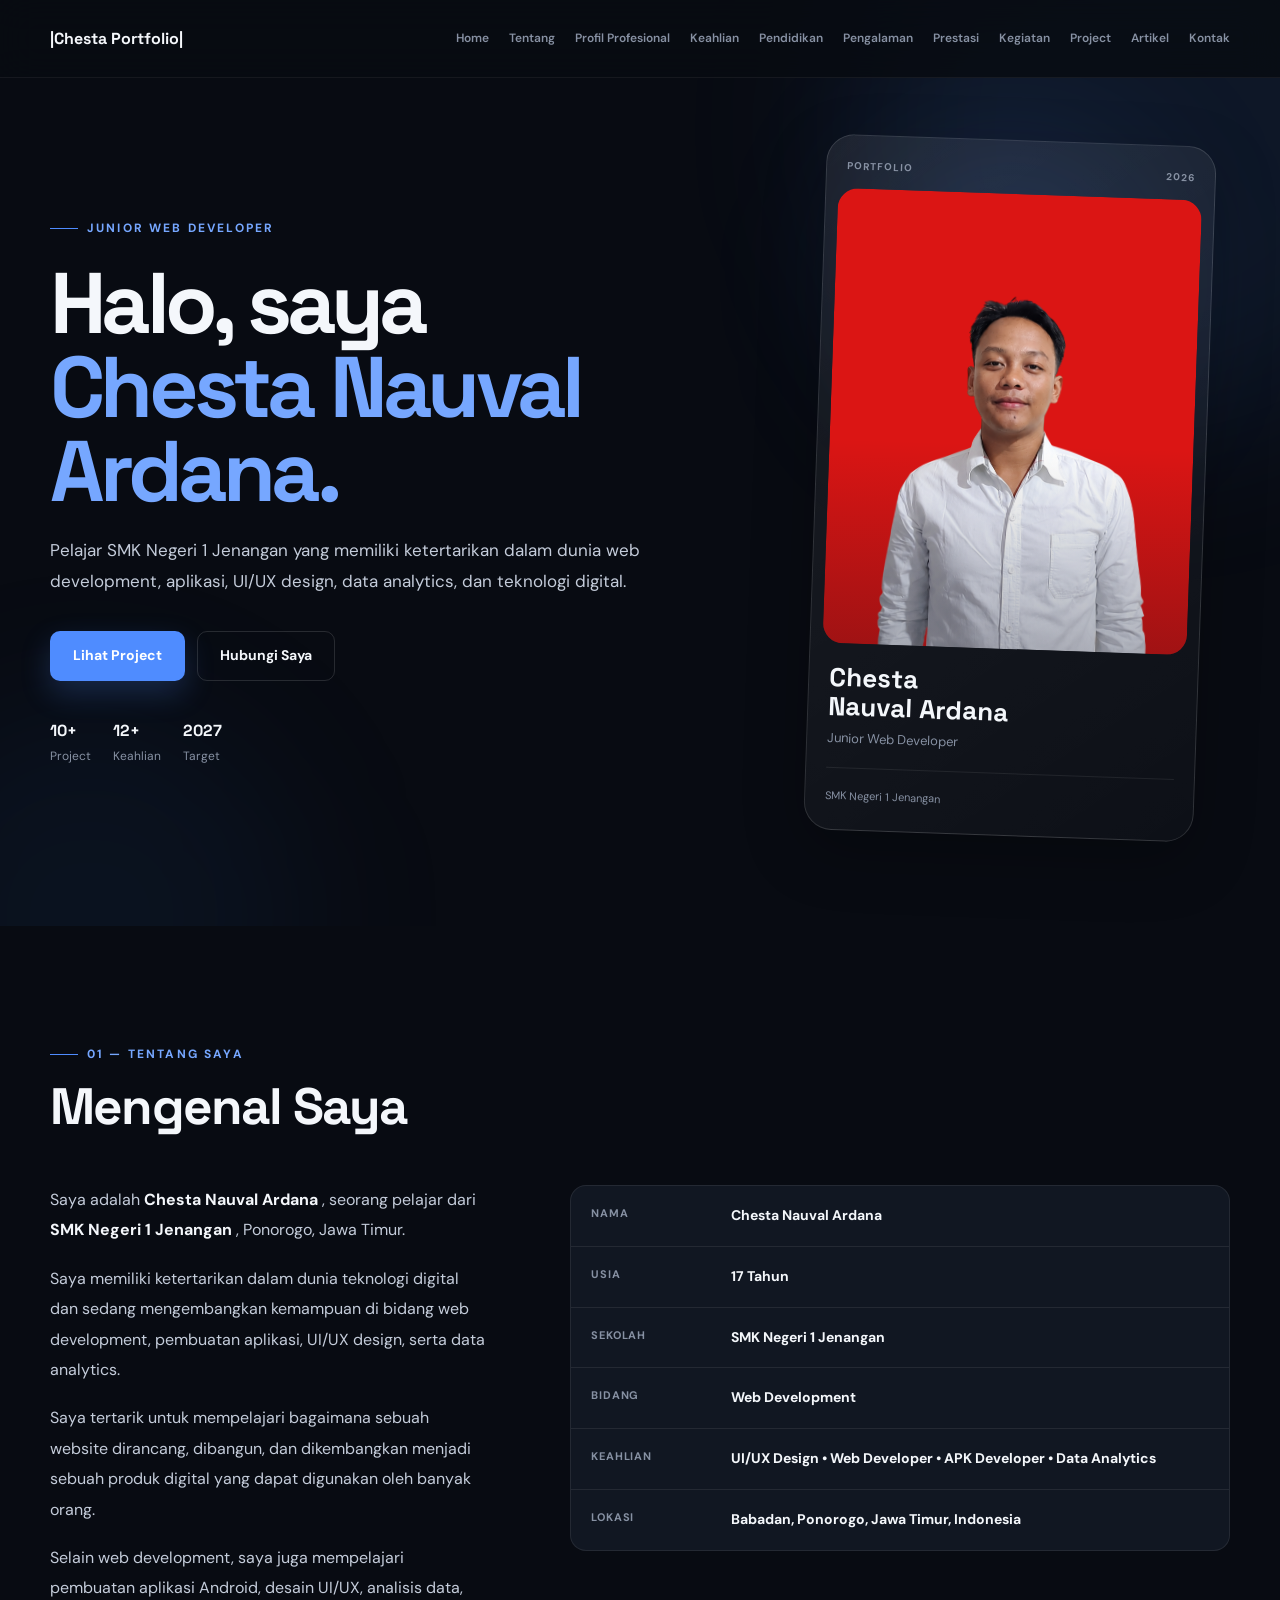
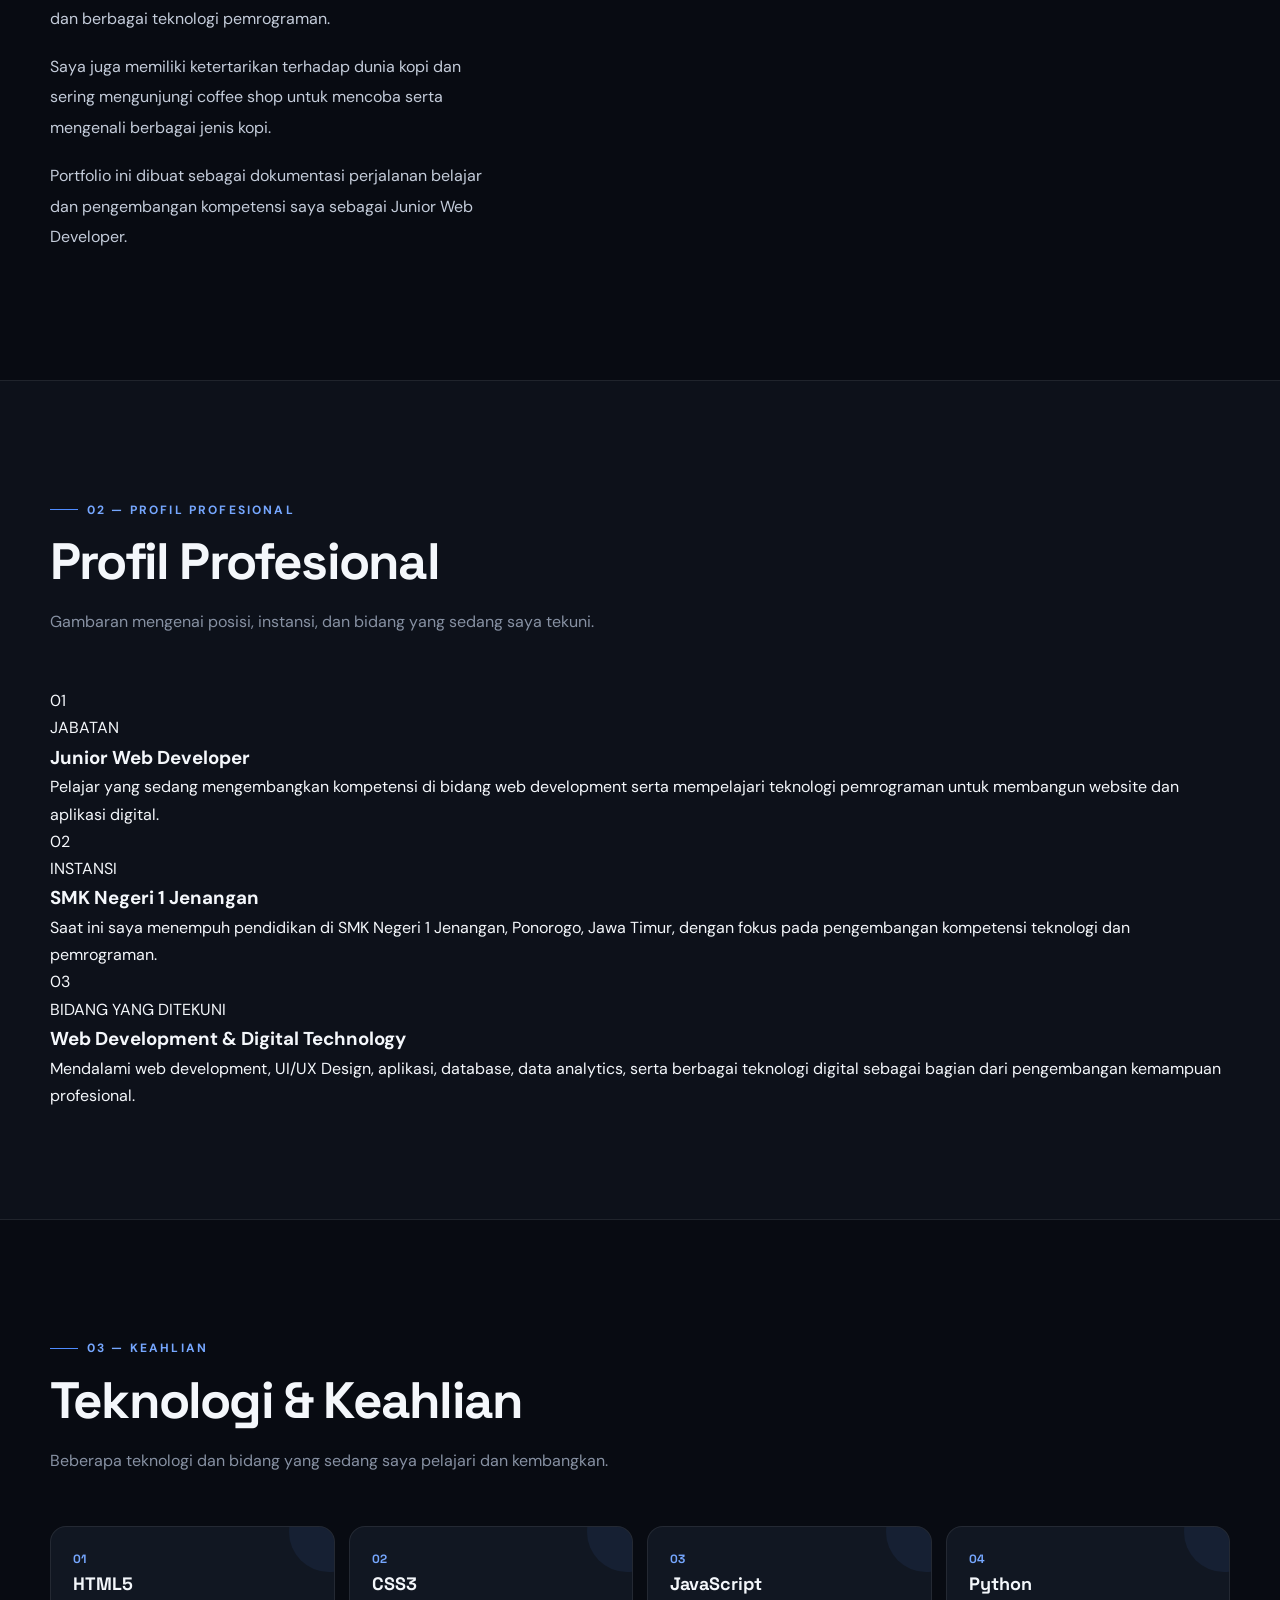
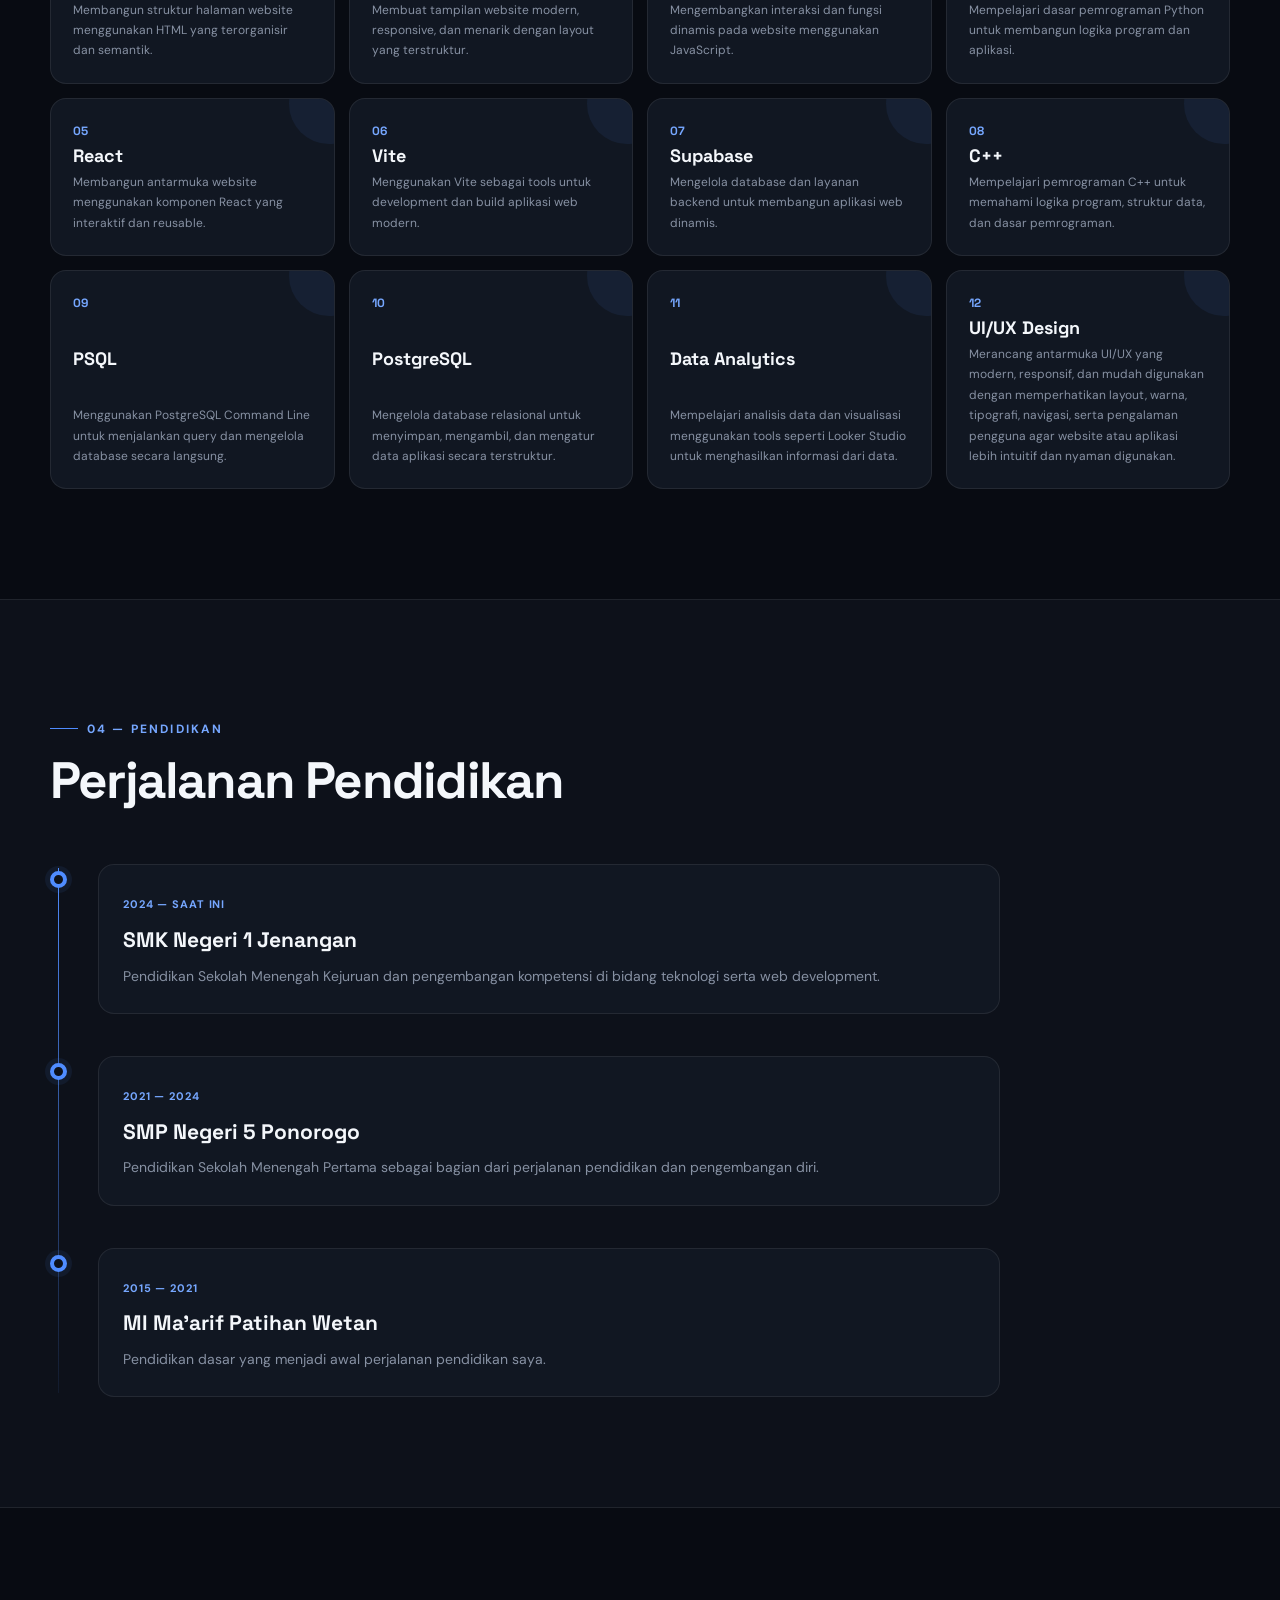
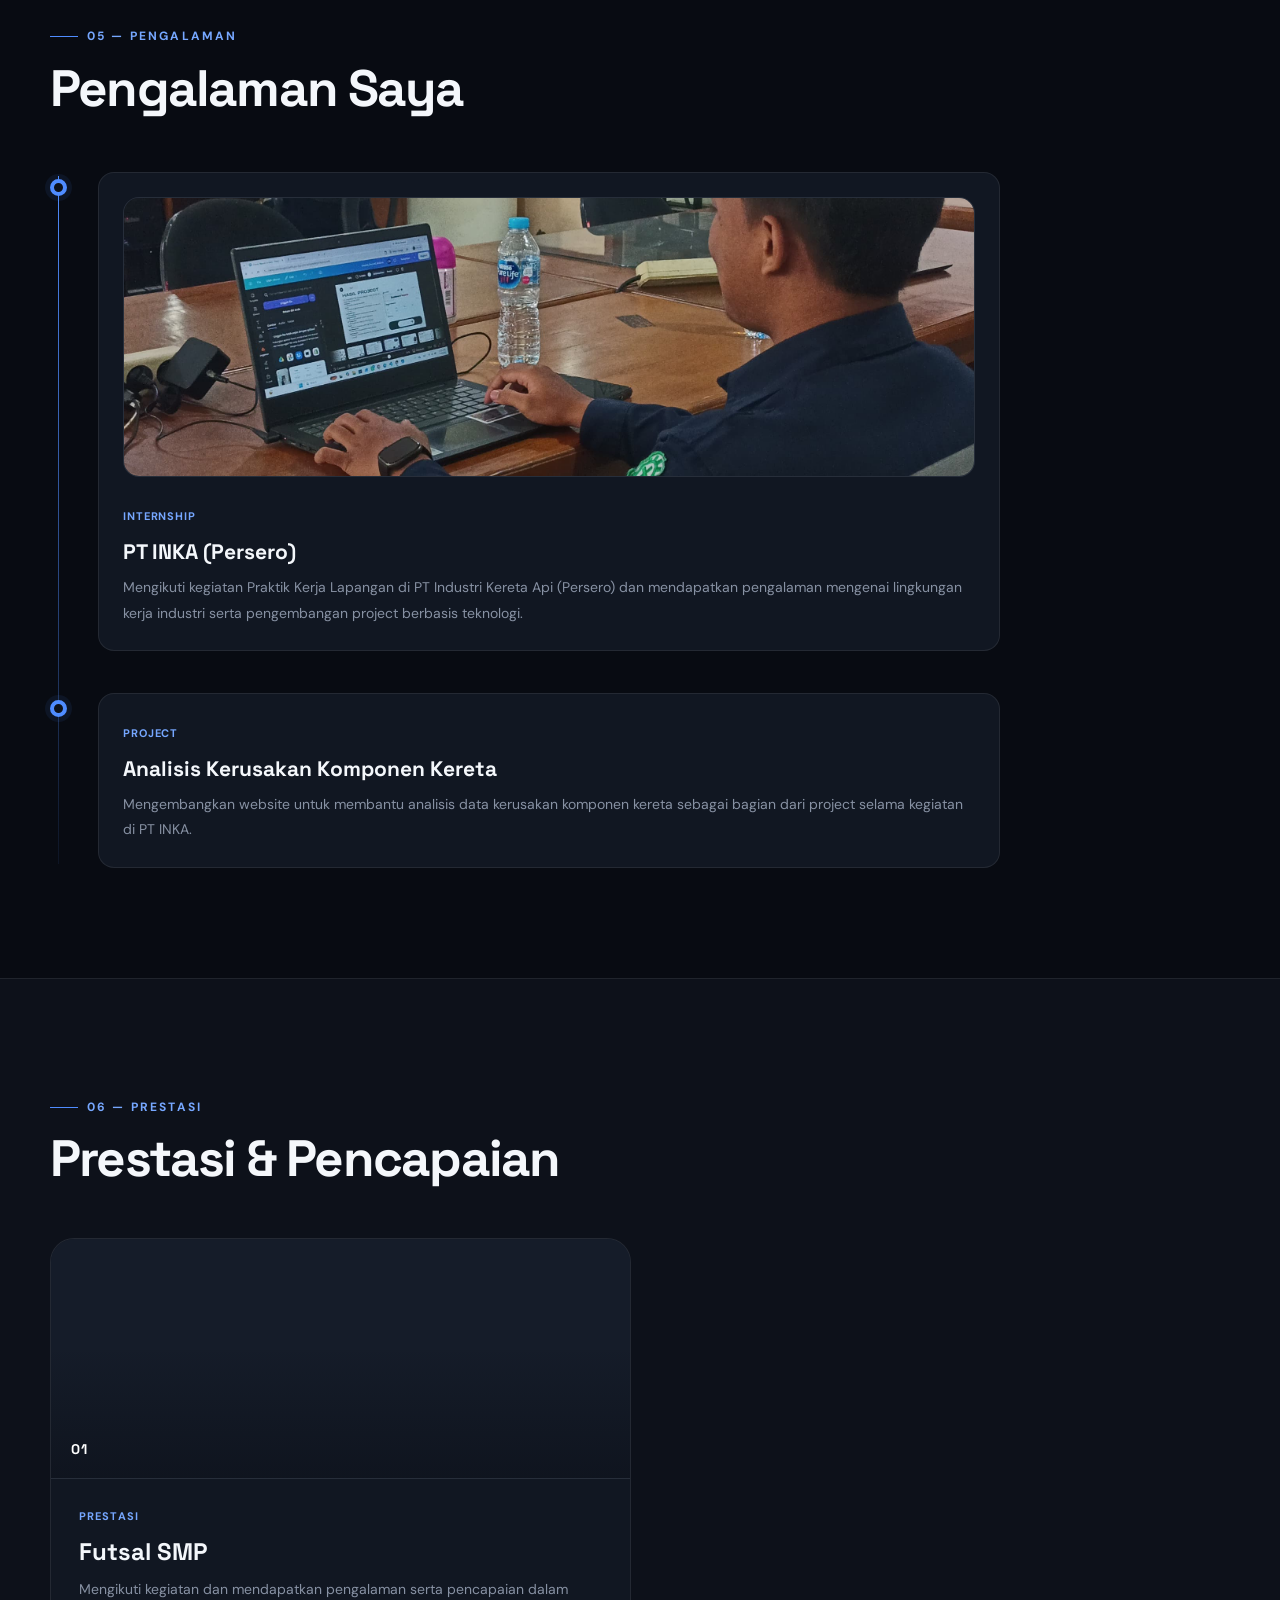
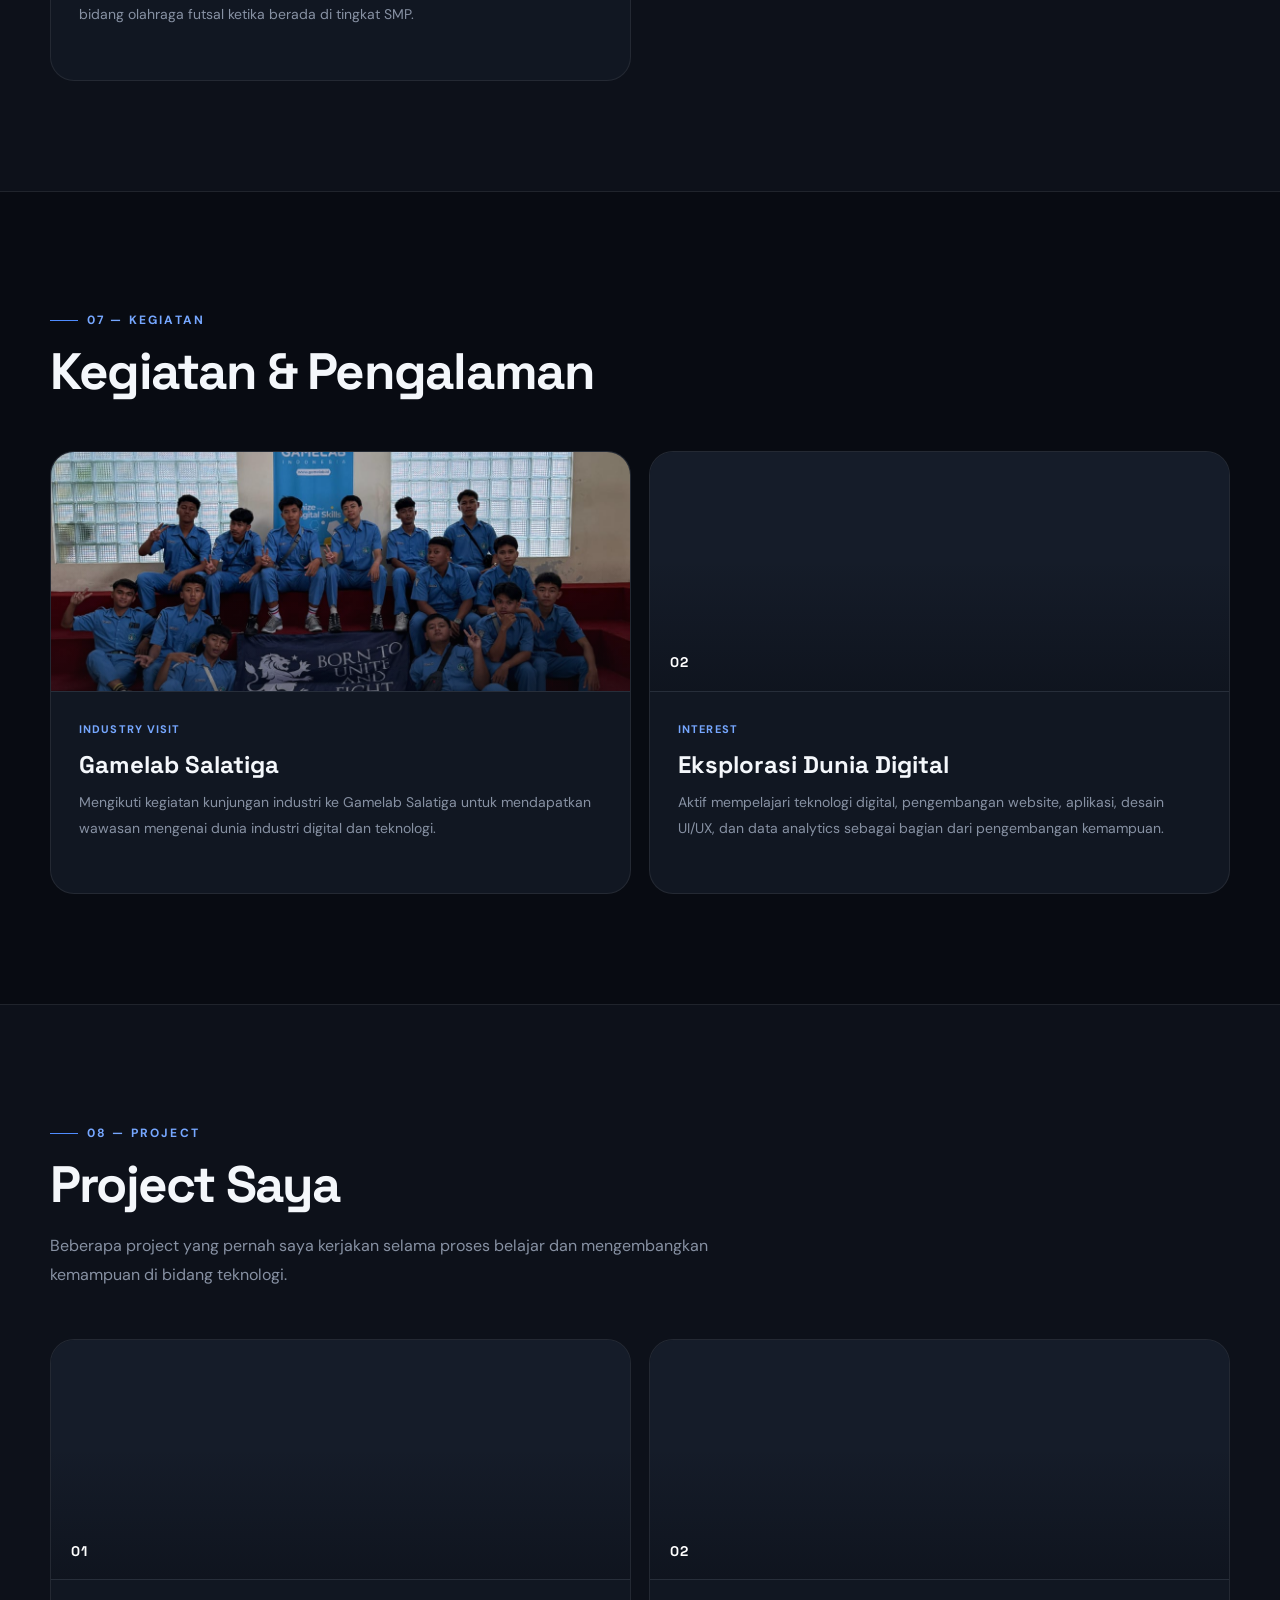
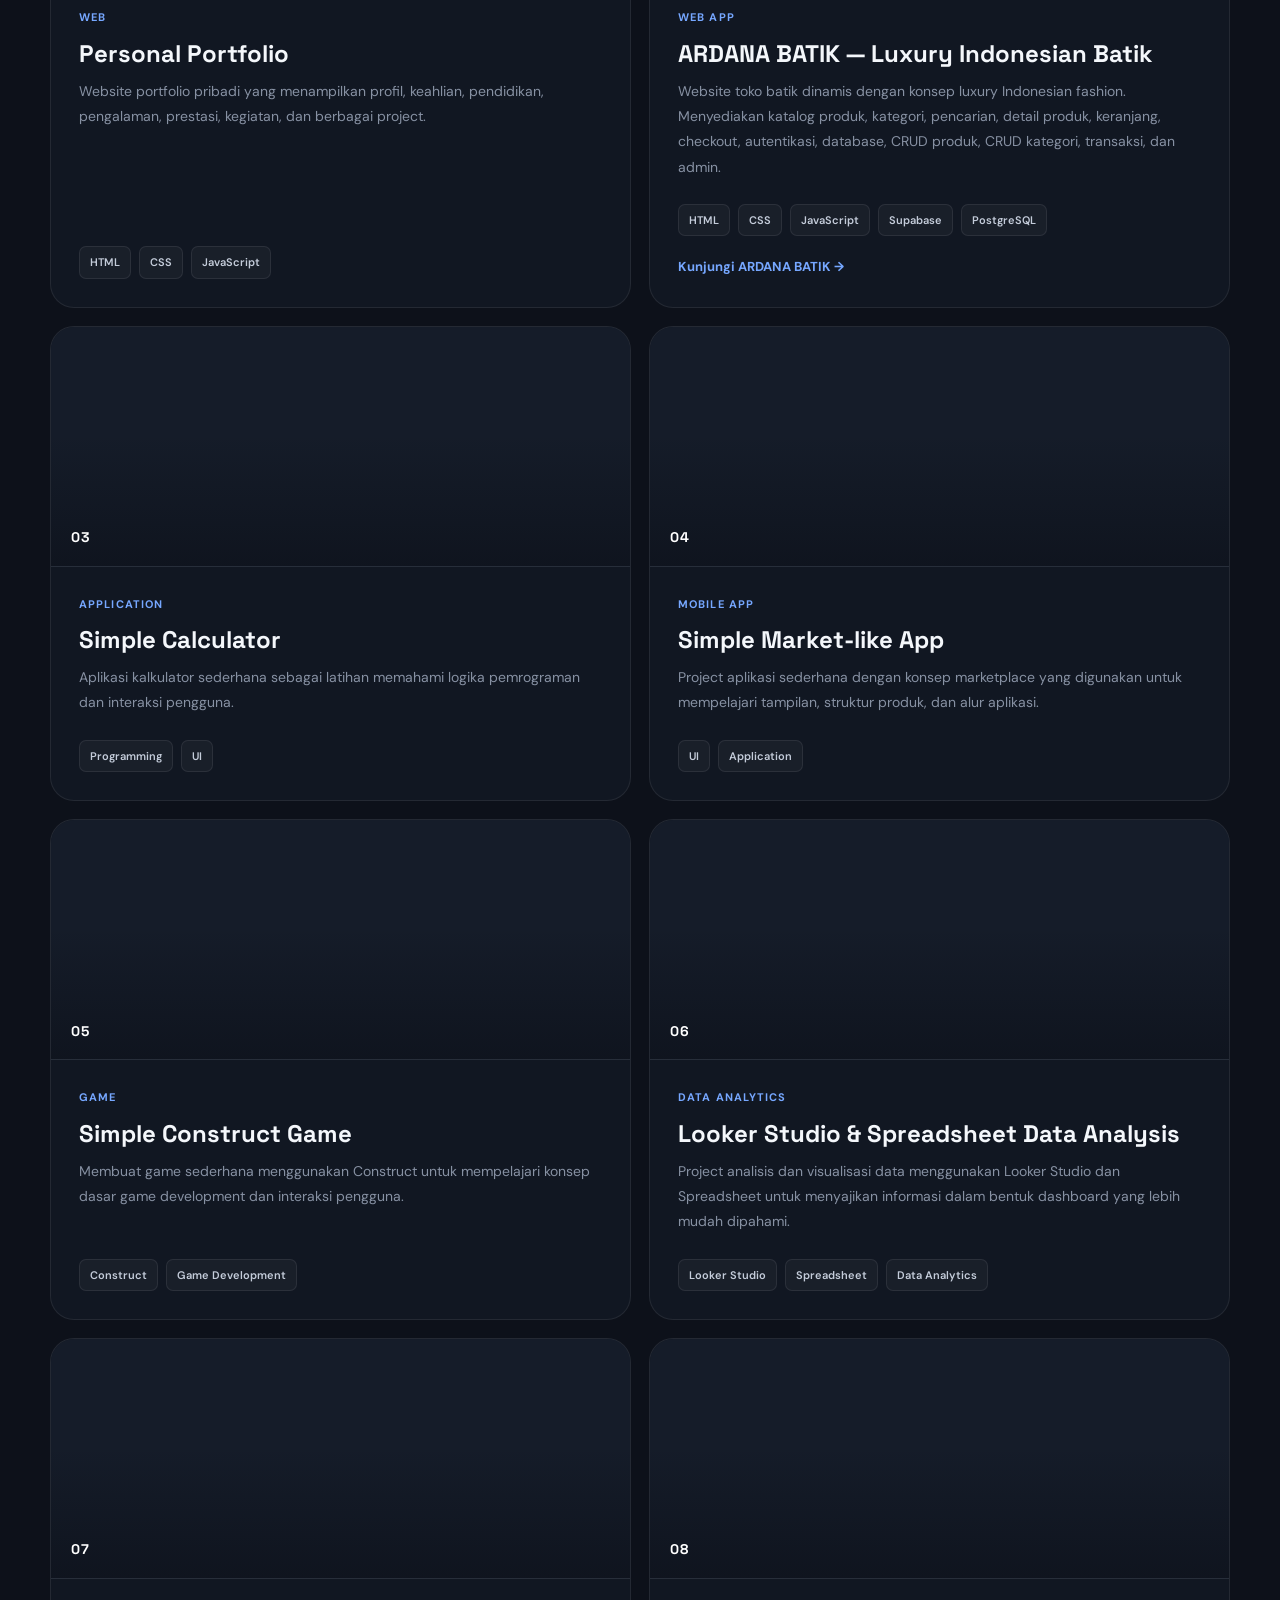
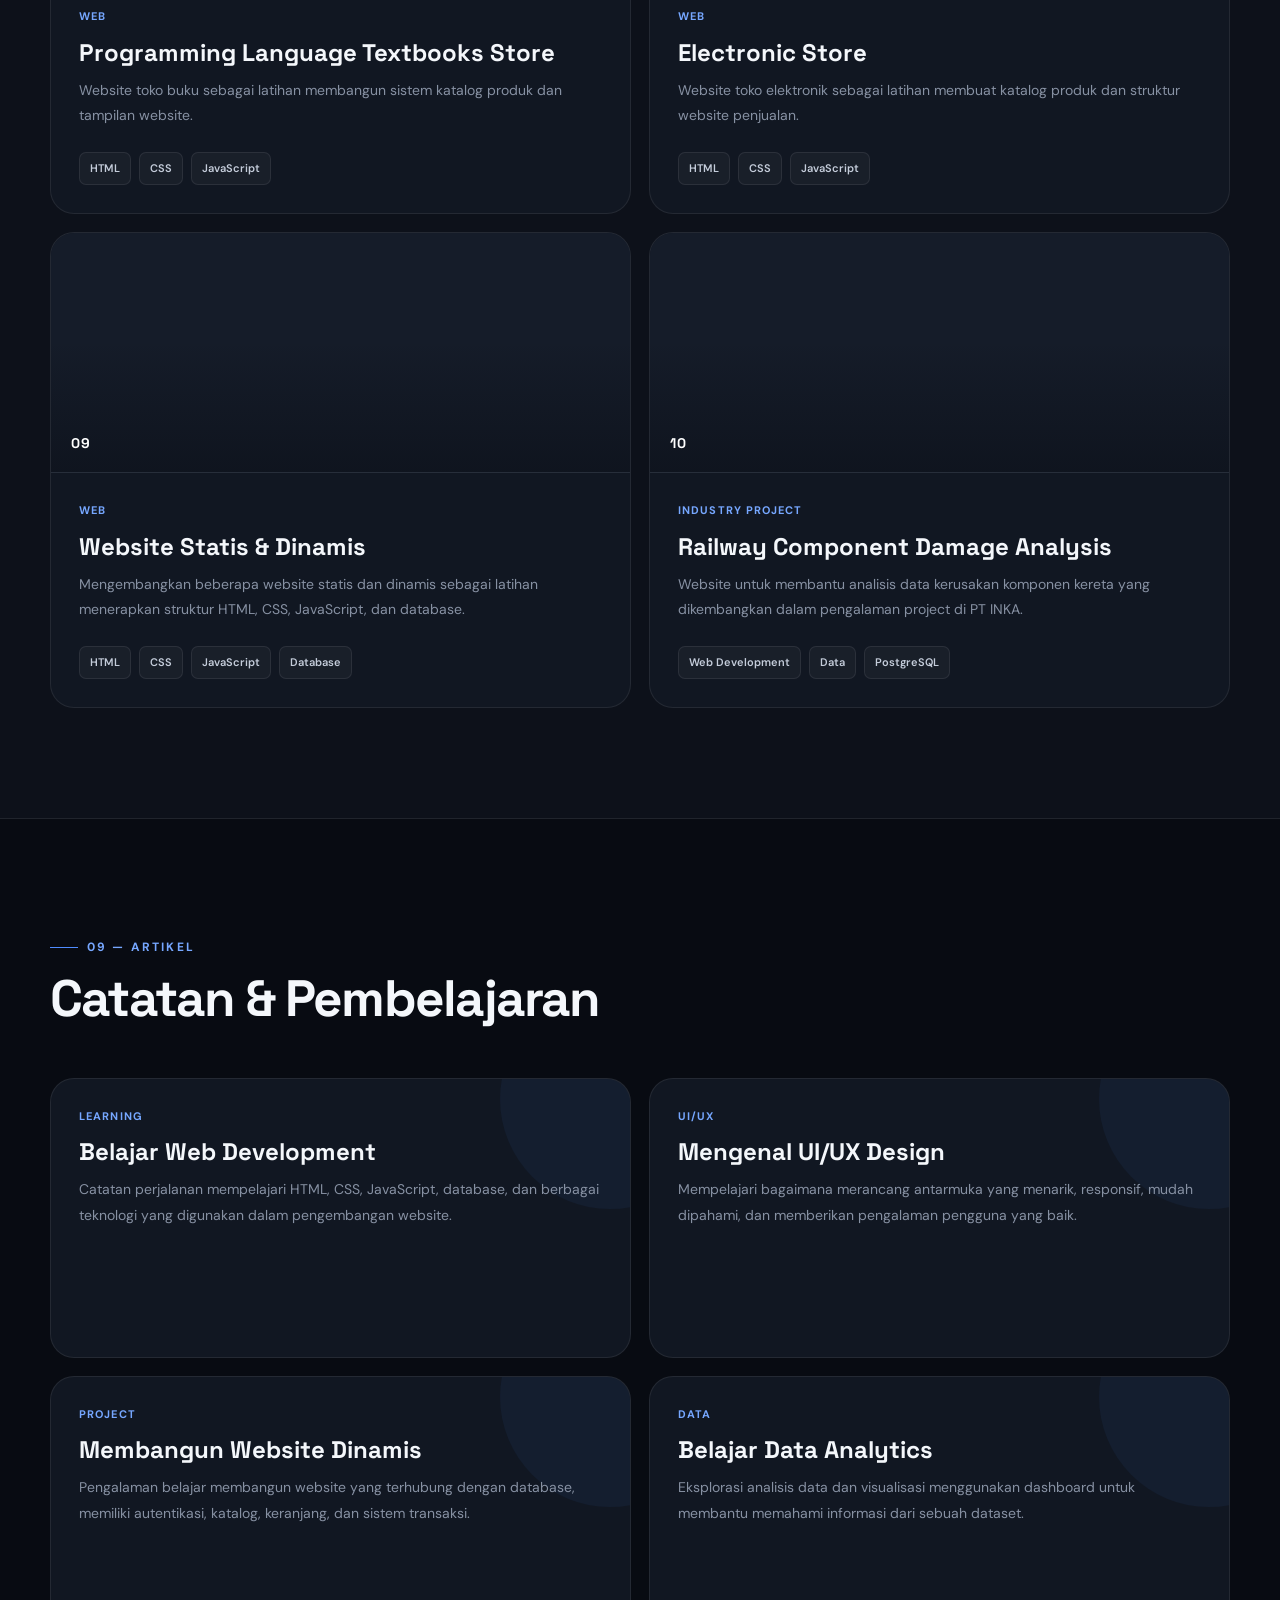
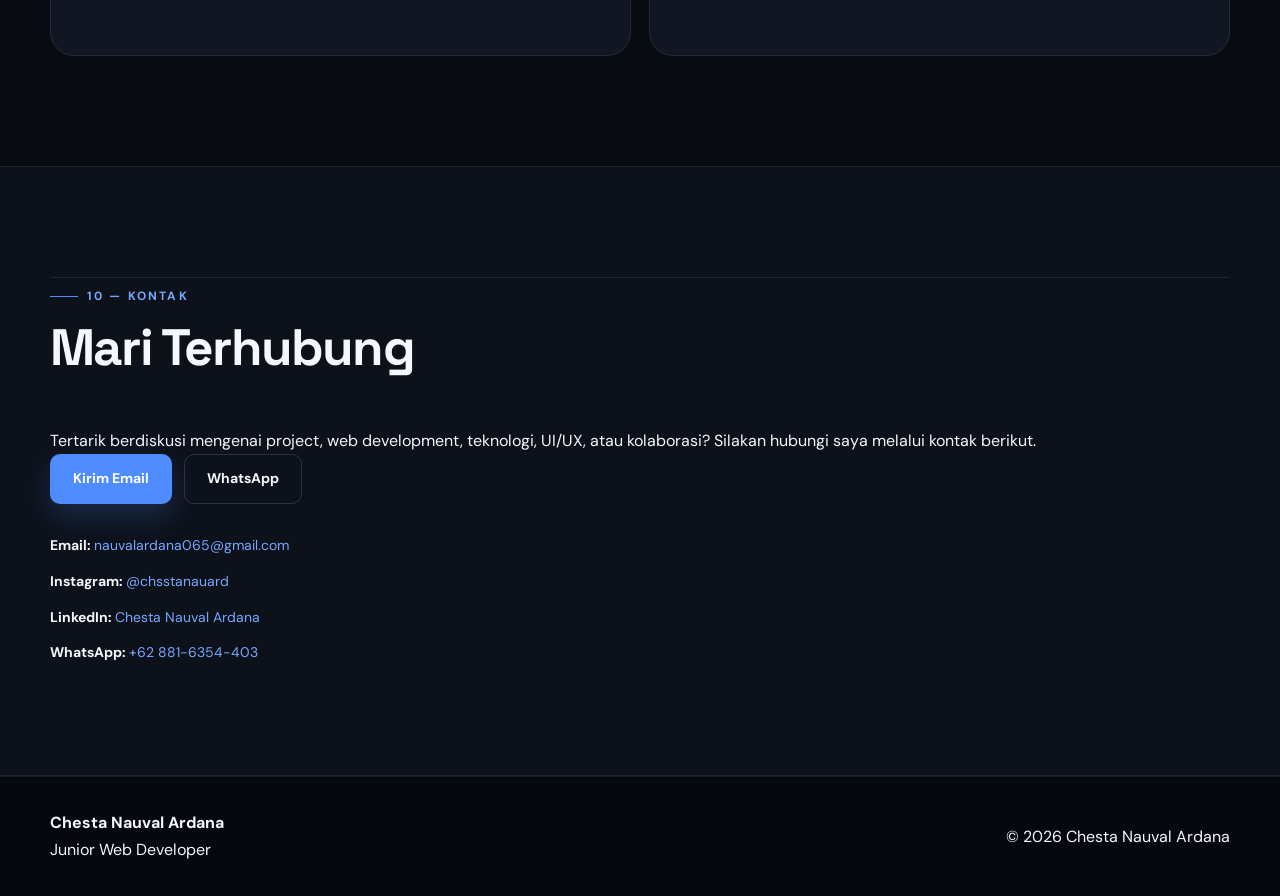
==== commit 6127f80d: "Refactor code structure for improved readability and maintainability" ====
--- a/portfolio/index.html
+++ b/portfolio/index.html
@@ -4,10 +4,7 @@
 <head>
     <meta charset="UTF-8">
 
-    <meta
-        name="viewport"
-        content="width=device-width, initial-scale=1.0"
-    >
+    <meta name="viewport" content="width=device-width, initial-scale=1.0">
 
     <meta
         name="description"
@@ -16,7 +13,7 @@
 
     <meta
         name="keywords"
-        content="Chesta Nauval Ardana, Web Developer, Portfolio, Junior Web Developer, UI UX"
+        content="Chesta Nauval Ardana, Junior Web Developer, Web Development, UI UX, Portfolio"
     >
 
     <meta
@@ -37,7 +34,9 @@
 
 <body>
 
-    <!-- ================= NAVBAR ================= -->
+    <!-- =====================================================
+         NAVBAR
+    ====================================================== -->
 
     <header class="navbar">
 
@@ -63,6 +62,10 @@
                     Tentang
                 </a>
 
+                <a href="#professional">
+                    Profil Profesional
+                </a>
+
                 <a href="#skills">
                     Keahlian
                 </a>
@@ -105,7 +108,9 @@
 
     <main>
 
-        <!-- ================= HERO ================= -->
+        <!-- =====================================================
+             HERO
+        ====================================================== -->
 
         <section
             id="home"
@@ -113,6 +118,7 @@
         >
 
             <div class="container hero-content">
+
 
                 <div class="hero-text">
 
@@ -204,7 +210,6 @@
 
                     </div>
 
-
                 </div>
 
 
@@ -230,7 +235,6 @@
                             </span>
 
                         </div>
-
 
 
                         <div class="profile-avatar">
@@ -243,12 +247,9 @@
                         </div>
 
 
-
                         <h2>
-
                             Chesta<br>
                             Nauval Ardana
-
                         </h2>
 
 
@@ -276,7 +277,9 @@
 
 
 
-        <!-- ================= ABOUT ================= -->
+        <!-- =====================================================
+             ABOUT
+        ====================================================== -->
 
         <section
             id="about"
@@ -299,7 +302,6 @@
                 </div>
 
 
-
                 <div class="about-grid">
 
 
@@ -314,9 +316,11 @@
                             </strong>,
 
                             seorang pelajar dari
+
                             <strong>
                                 SMK Negeri 1 Jenangan
                             </strong>,
+
                             Ponorogo, Jawa Timur.
 
                         </p>
@@ -371,12 +375,9 @@
 
                         </p>
 
-
                     </div>
 
 
-
-                    <!-- DETAIL -->
 
                     <div class="about-details">
 
@@ -466,18 +467,144 @@
 
                 </div>
 
-
             </div>
 
         </section>
 
 
 
-        <!-- ================= SKILLS ================= -->
+        <!-- =====================================================
+             PROFESSIONAL PROFILE
+        ====================================================== -->
+
+        <section
+            id="professional"
+            class="section section-dark"
+        >
+
+            <div class="container">
+
+
+                <div class="section-heading">
+
+                    <p class="eyebrow">
+                        02 — PROFIL PROFESIONAL
+                    </p>
+
+                    <h2>
+                        Profil Profesional
+                    </h2>
+
+                    <p>
+                        Gambaran mengenai posisi, instansi,
+                        dan bidang yang sedang saya tekuni.
+                    </p>
+
+                </div>
+
+
+
+                <div class="professional-grid">
+
+
+                    <!-- JABATAN -->
+
+                    <article class="professional-card">
+
+                        <div class="professional-number">
+                            01
+                        </div>
+
+                        <span>
+                            JABATAN
+                        </span>
+
+                        <h3>
+                            Junior Web Developer
+                        </h3>
+
+                        <p>
+                            Pelajar yang sedang mengembangkan
+                            kompetensi di bidang web development
+                            serta mempelajari teknologi pemrograman
+                            untuk membangun website dan aplikasi
+                            digital.
+                        </p>
+
+                    </article>
+
+
+
+                    <!-- INSTANSI -->
+
+                    <article class="professional-card">
+
+                        <div class="professional-number">
+                            02
+                        </div>
+
+                        <span>
+                            INSTANSI
+                        </span>
+
+                        <h3>
+                            SMK Negeri 1 Jenangan
+                        </h3>
+
+                        <p>
+                            Saat ini saya menempuh pendidikan di
+                            SMK Negeri 1 Jenangan, Ponorogo,
+                            Jawa Timur, dengan fokus pada
+                            pengembangan kompetensi teknologi
+                            dan pemrograman.
+                        </p>
+
+                    </article>
+
+
+
+                    <!-- BIDANG -->
+
+                    <article class="professional-card">
+
+                        <div class="professional-number">
+                            03
+                        </div>
+
+                        <span>
+                            BIDANG YANG DITEKUNI
+                        </span>
+
+                        <h3>
+                            Web Development & Digital Technology
+                        </h3>
+
+                        <p>
+                            Mendalami web development, UI/UX Design,
+                            aplikasi, database, data analytics,
+                            serta berbagai teknologi digital sebagai
+                            bagian dari pengembangan kemampuan
+                            profesional.
+                        </p>
+
+                    </article>
+
+
+                </div>
+
+            </div>
+
+        </section>
+
+
+
+        <!-- =====================================================
+             SKILLS
+        ====================================================== -->
 
         <section
             id="skills"
-            class="section section-dark"
+            class="section"
         >
 
             <div class="container">
@@ -486,7 +613,7 @@
                 <div class="section-heading">
 
                     <p class="eyebrow">
-                        02 — KEAHLIAN
+                        03 — KEAHLIAN
                     </p>
 
                     <h2>
@@ -505,8 +632,6 @@
                 <div class="skills-grid">
 
 
-                    <!-- HTML -->
-
                     <article class="skill-card">
 
                         <div class="skill-number">
@@ -527,8 +652,6 @@
 
 
 
-                    <!-- CSS -->
-
                     <article class="skill-card">
 
                         <div class="skill-number">
@@ -549,8 +672,6 @@
 
 
 
-                    <!-- JAVASCRIPT -->
-
                     <article class="skill-card">
 
                         <div class="skill-number">
@@ -571,8 +692,6 @@
 
 
 
-                    <!-- PYTHON -->
-
                     <article class="skill-card">
 
                         <div class="skill-number">
@@ -593,8 +712,6 @@
 
 
 
-                    <!-- REACT -->
-
                     <article class="skill-card">
 
                         <div class="skill-number">
@@ -615,8 +732,6 @@
 
 
 
-                    <!-- VITE -->
-
                     <article class="skill-card">
 
                         <div class="skill-number">
@@ -637,8 +752,6 @@
 
 
 
-                    <!-- SUPABASE -->
-
                     <article class="skill-card">
 
                         <div class="skill-number">
@@ -657,8 +770,6 @@
                     </article>
 
 
-
-                    <!-- C++ -->
 
                     <article class="skill-card">
 
@@ -680,8 +791,6 @@
 
 
 
-                    <!-- PSQL -->
-
                     <article class="skill-card">
 
                         <div class="skill-number">
@@ -702,8 +811,6 @@
 
 
 
-                    <!-- POSTGRESQL -->
-
                     <article class="skill-card">
 
                         <div class="skill-number">
@@ -724,8 +831,6 @@
 
 
 
-                    <!-- DATA ANALYTICS -->
-
                     <article class="skill-card">
 
                         <div class="skill-number">
@@ -745,8 +850,6 @@
                     </article>
 
 
-
-                    <!-- UI/UX DESIGN -->
 
                     <article class="skill-card">
 
@@ -772,18 +875,19 @@
 
                 </div>
 
-
             </div>
 
         </section>
 
 
 
-        <!-- ================= EDUCATION ================= -->
+        <!-- =====================================================
+             EDUCATION
+        ====================================================== -->
 
         <section
             id="education"
-            class="section"
+            class="section section-dark"
         >
 
             <div class="container">
@@ -792,7 +896,7 @@
                 <div class="section-heading">
 
                     <p class="eyebrow">
-                        03 — PENDIDIKAN
+                        04 — PENDIDIKAN
                     </p>
 
                     <h2>
@@ -806,8 +910,6 @@
                 <div class="timeline">
 
 
-                    <!-- SMK -->
-
                     <div class="timeline-item">
 
                         <div class="timeline-dot"></div>
@@ -834,8 +936,6 @@
 
 
 
-                    <!-- SMP -->
-
                     <div class="timeline-item">
 
                         <div class="timeline-dot"></div>
@@ -862,8 +962,6 @@
 
 
 
-                    <!-- MI -->
-
                     <div class="timeline-item">
 
                         <div class="timeline-dot"></div>
@@ -890,18 +988,19 @@
 
                 </div>
 
-
             </div>
 
         </section>
 
 
 
-        <!-- ================= EXPERIENCE ================= -->
+        <!-- =====================================================
+             EXPERIENCE
+        ====================================================== -->
 
         <section
             id="experience"
-            class="section section-dark"
+            class="section"
         >
 
             <div class="container">
@@ -910,7 +1009,7 @@
                 <div class="section-heading">
 
                     <p class="eyebrow">
-                        04 — PENGALAMAN
+                        05 — PENGALAMAN
                     </p>
 
                     <h2>
@@ -931,6 +1030,17 @@
                         <div class="timeline-dot"></div>
 
                         <div class="timeline-content">
+
+
+                            <div class="experience-image">
+
+                                <img
+                                    src="assets/images/foto inka.jpg"
+                                    alt="Kegiatan Praktik Kerja Lapangan di PT INKA"
+                                >
+
+                            </div>
+
 
                             <span>
                                 INTERNSHIP
@@ -985,18 +1095,19 @@
 
                 </div>
 
-
             </div>
 
         </section>
 
 
 
-        <!-- ================= ACHIEVEMENT ================= -->
+        <!-- =====================================================
+             ACHIEVEMENT
+        ====================================================== -->
 
         <section
             id="achievement"
-            class="section"
+            class="section section-dark"
         >
 
             <div class="container">
@@ -1005,7 +1116,7 @@
                 <div class="section-heading">
 
                     <p class="eyebrow">
-                        05 — PRESTASI
+                        06 — PRESTASI
                     </p>
 
                     <h2>
@@ -1054,18 +1165,19 @@
 
                 </div>
 
-
             </div>
 
         </section>
 
 
 
-        <!-- ================= ACTIVITIES ================= -->
+        <!-- =====================================================
+             ACTIVITIES
+        ====================================================== -->
 
         <section
             id="activities"
-            class="section section-dark"
+            class="section"
         >
 
             <div class="container">
@@ -1074,7 +1186,7 @@
                 <div class="section-heading">
 
                     <p class="eyebrow">
-                        06 — KEGIATAN
+                        07 — KEGIATAN
                     </p>
 
                     <h2>
@@ -1088,13 +1200,17 @@
                 <div class="projects-grid">
 
 
+                    <!-- GAMELAB -->
+
                     <article class="project-card">
 
+
                         <div class="project-image">
 
-                            <span>
-                                01
-                            </span>
+                            <img
+                                src="assets/images/kai.jpg"
+                                alt="Kegiatan kunjungan industri ke Gamelab Salatiga"
+                            >
 
                         </div>
 
@@ -1121,6 +1237,8 @@
                     </article>
 
 
+
+                    <!-- EKSPLORASI DIGITAL -->
 
                     <article class="project-card">
 
@@ -1158,18 +1276,19 @@
 
                 </div>
 
-
             </div>
 
         </section>
 
 
 
-        <!-- ================= PROJECTS ================= -->
+        <!-- =====================================================
+             PROJECTS
+        ====================================================== -->
 
         <section
             id="projects"
-            class="section"
+            class="section section-dark"
         >
 
             <div class="container">
@@ -1178,7 +1297,7 @@
                 <div class="section-heading">
 
                     <p class="eyebrow">
-                        07 — PROJECT
+                        08 — PROJECT
                     </p>
 
                     <h2>
@@ -1203,11 +1322,7 @@
                     <article class="project-card">
 
                         <div class="project-image">
-
-                            <span>
-                                01
-                            </span>
-
+                            <span>01</span>
                         </div>
 
 
@@ -1231,17 +1346,9 @@
 
                             <div class="tech-list">
 
-                                <span>
-                                    HTML
-                                </span>
-
-                                <span>
-                                    CSS
-                                </span>
-
-                                <span>
-                                    JavaScript
-                                </span>
+                                <span>HTML</span>
+                                <span>CSS</span>
+                                <span>JavaScript</span>
 
                             </div>
 
@@ -1256,11 +1363,7 @@
                     <article class="project-card">
 
                         <div class="project-image">
-
-                            <span>
-                                02
-                            </span>
-
+                            <span>02</span>
                         </div>
 
 
@@ -1271,51 +1374,37 @@
                             </div>
 
                             <h3>
-                                Checoff — Coffee Shop
-                            </h3>
-
-                            <p>
-                                Website coffee shop dinamis yang
-                                menyediakan menu Coffee, Non-Coffee,
-                                Snack, dan Merchandise. Dilengkapi
-                                katalog produk, pencarian, detail
-                                produk, keranjang, checkout,
-                                autentikasi, database, dan admin.
+                                ARDANA BATIK — Luxury Indonesian Batik
+                            </h3>
+
+                            <p>
+                                Website toko batik dinamis dengan konsep
+                                luxury Indonesian fashion. Menyediakan
+                                katalog produk, kategori, pencarian,
+                                detail produk, keranjang, checkout,
+                                autentikasi, database, CRUD produk,
+                                CRUD kategori, transaksi, dan admin.
                             </p>
 
 
                             <div class="tech-list">
 
-                                <span>
-                                    HTML
-                                </span>
-
-                                <span>
-                                    CSS
-                                </span>
-
-                                <span>
-                                    JavaScript
-                                </span>
-
-                                <span>
-                                    Supabase
-                                </span>
-
-                                <span>
-                                    PostgreSQL
-                                </span>
+                                <span>HTML</span>
+                                <span>CSS</span>
+                                <span>JavaScript</span>
+                                <span>Supabase</span>
+                                <span>PostgreSQL</span>
 
                             </div>
 
 
                             <a
-                                href="https://checoftokokopi.vercel.app/auth/login.html"
+                                href="https://ardana-batik.vercel.app/index.html"
                                 class="project-link"
                                 target="_blank"
                                 rel="noopener noreferrer"
                             >
-                                Kunjungi Checoff →
+                                Kunjungi ARDANA BATIK →
                             </a>
 
                         </div>
@@ -1329,11 +1418,7 @@
                     <article class="project-card">
 
                         <div class="project-image">
-
-                            <span>
-                                03
-                            </span>
-
+                            <span>03</span>
                         </div>
 
 
@@ -1377,11 +1462,7 @@
                     <article class="project-card">
 
                         <div class="project-image">
-
-                            <span>
-                                04
-                            </span>
-
+                            <span>04</span>
                         </div>
 
 
@@ -1405,13 +1486,8 @@
 
                             <div class="tech-list">
 
-                                <span>
-                                    UI
-                                </span>
-
-                                <span>
-                                    Application
-                                </span>
+                                <span>UI</span>
+                                <span>Application</span>
 
                             </div>
 
@@ -1426,11 +1502,7 @@
                     <article class="project-card">
 
                         <div class="project-image">
-
-                            <span>
-                                05
-                            </span>
-
+                            <span>05</span>
                         </div>
 
 
@@ -1454,13 +1526,8 @@
 
                             <div class="tech-list">
 
-                                <span>
-                                    Construct
-                                </span>
-
-                                <span>
-                                    Game Development
-                                </span>
+                                <span>Construct</span>
+                                <span>Game Development</span>
 
                             </div>
 
@@ -1475,11 +1542,7 @@
                     <article class="project-card">
 
                         <div class="project-image">
-
-                            <span>
-                                06
-                            </span>
-
+                            <span>06</span>
                         </div>
 
 
@@ -1503,17 +1566,9 @@
 
                             <div class="tech-list">
 
-                                <span>
-                                    Looker Studio
-                                </span>
-
-                                <span>
-                                    Spreadsheet
-                                </span>
-
-                                <span>
-                                    Data Analytics
-                                </span>
+                                <span>Looker Studio</span>
+                                <span>Spreadsheet</span>
+                                <span>Data Analytics</span>
 
                             </div>
 
@@ -1528,11 +1583,7 @@
                     <article class="project-card">
 
                         <div class="project-image">
-
-                            <span>
-                                07
-                            </span>
-
+                            <span>07</span>
                         </div>
 
 
@@ -1555,17 +1606,9 @@
 
                             <div class="tech-list">
 
-                                <span>
-                                    HTML
-                                </span>
-
-                                <span>
-                                    CSS
-                                </span>
-
-                                <span>
-                                    JavaScript
-                                </span>
+                                <span>HTML</span>
+                                <span>CSS</span>
+                                <span>JavaScript</span>
 
                             </div>
 
@@ -1580,11 +1623,7 @@
                     <article class="project-card">
 
                         <div class="project-image">
-
-                            <span>
-                                08
-                            </span>
-
+                            <span>08</span>
                         </div>
 
 
@@ -1607,17 +1646,9 @@
 
                             <div class="tech-list">
 
-                                <span>
-                                    HTML
-                                </span>
-
-                                <span>
-                                    CSS
-                                </span>
-
-                                <span>
-                                    JavaScript
-                                </span>
+                                <span>HTML</span>
+                                <span>CSS</span>
+                                <span>JavaScript</span>
 
                             </div>
 
@@ -1632,11 +1663,7 @@
                     <article class="project-card">
 
                         <div class="project-image">
-
-                            <span>
-                                09
-                            </span>
-
+                            <span>09</span>
                         </div>
 
 
@@ -1660,21 +1687,10 @@
 
                             <div class="tech-list">
 
-                                <span>
-                                    HTML
-                                </span>
-
-                                <span>
-                                    CSS
-                                </span>
-
-                                <span>
-                                    JavaScript
-                                </span>
-
-                                <span>
-                                    Database
-                                </span>
+                                <span>HTML</span>
+                                <span>CSS</span>
+                                <span>JavaScript</span>
+                                <span>Database</span>
 
                             </div>
 
@@ -1689,11 +1705,7 @@
                     <article class="project-card">
 
                         <div class="project-image">
-
-                            <span>
-                                10
-                            </span>
-
+                            <span>10</span>
                         </div>
 
 
@@ -1738,18 +1750,19 @@
 
                 </div>
 
-
             </div>
 
         </section>
 
 
 
-        <!-- ================= BLOG ================= -->
+        <!-- =====================================================
+             BLOG
+        ====================================================== -->
 
         <section
             id="blog"
-            class="section section-dark"
+            class="section"
         >
 
             <div class="container">
@@ -1758,7 +1771,7 @@
                 <div class="section-heading">
 
                     <p class="eyebrow">
-                        08 — ARTIKEL
+                        09 — ARTIKEL
                     </p>
 
                     <h2>
@@ -1872,18 +1885,19 @@
 
                 </div>
 
-
             </div>
 
         </section>
 
 
 
-        <!-- ================= CONTACT ================= -->
+        <!-- =====================================================
+             CONTACT
+        ====================================================== -->
 
         <section
             id="contact"
-            class="section"
+            class="section section-dark"
         >
 
             <div class="container contact">
@@ -1892,7 +1906,7 @@
                 <div class="section-heading">
 
                     <p class="eyebrow">
-                        09 — KONTAK
+                        10 — KONTAK
                     </p>
 
                     <h2>
@@ -1934,8 +1948,8 @@
                         WhatsApp
                     </a>
 
-
-                </div>
+                </div>
+
 
 
                 <div class="contact-links">
@@ -1961,11 +1975,11 @@
                         </strong>
 
                         <a
-                            href="https://instagram.com/chsstanauvalard"
+                            href="https://instagram.com/chsstanauard"
                             target="_blank"
                             rel="noopener noreferrer"
                         >
-                            @chsstanauvalard
+                            @chsstanauard
                         </a>
 
                     </p>
@@ -2007,7 +2021,6 @@
 
                 </div>
 
-
             </div>
 
         </section>
@@ -2017,7 +2030,9 @@
 
 
 
-    <!-- ================= FOOTER ================= -->
+    <!-- =====================================================
+         FOOTER
+    ====================================================== -->
 
     <footer class="footer">
 
--- a/portfolio/css/style.css
+++ b/portfolio/css/style.css
@@ -17,7 +17,6 @@
 :root {
     --bg: #080b12;
     --bg-soft: #0d111a;
-
     --surface: #111722;
     --surface-2: #151c29;
     --surface-3: #1a2230;
@@ -72,7 +71,7 @@
     overflow-x: hidden;
 }
 
-body::selection {
+::selection {
     background: var(--primary);
     color: #ffffff;
 }
@@ -117,21 +116,24 @@
     padding: 110px 0;
 }
 
+.section-heading {
+    margin-bottom: 50px;
+}
+
+.eyebrow,
 .section-label {
     display: inline-flex;
     align-items: center;
     gap: 9px;
-
     margin-bottom: 14px;
-
     color: var(--primary-light);
-
     font-size: 12px;
     font-weight: 700;
     letter-spacing: 0.18em;
     text-transform: uppercase;
 }
 
+.eyebrow::before,
 .section-label::before {
     content: "";
     width: 28px;
@@ -139,20 +141,19 @@
     background: var(--primary);
 }
 
+.section-heading h2,
 .section-title {
     max-width: 750px;
-
     margin-bottom: 18px;
-
     font-family: "Space Grotesk", sans-serif;
     font-size: clamp(32px, 4vw, 52px);
     line-height: 1.1;
     letter-spacing: -0.035em;
 }
 
+.section-heading > p:not(.eyebrow),
 .section-description {
     max-width: 700px;
-
     color: var(--text-muted);
     font-size: 16px;
     line-height: 1.8;
@@ -193,21 +194,27 @@
 .btn-primary {
     background: var(--primary);
     color: #ffffff;
-    box-shadow: 0 12px 30px rgba(79, 140, 255, 0.22);
+
+    box-shadow:
+        0 12px 30px rgba(79, 140, 255, 0.22);
 }
 
 .btn-primary:hover {
     background: var(--primary-dark);
-    box-shadow: 0 16px 38px rgba(79, 140, 255, 0.28);
-}
-
-.btn-secondary {
+
+    box-shadow:
+        0 16px 38px rgba(79, 140, 255, 0.28);
+}
+
+.btn-secondary,
+.btn-outline {
     background: transparent;
     border-color: var(--border-light);
     color: var(--text);
 }
 
-.btn-secondary:hover {
+.btn-secondary:hover,
+.btn-outline:hover {
     background: var(--surface-2);
     border-color: rgba(118, 167, 255, 0.4);
 }
@@ -221,33 +228,39 @@
     position: fixed;
     top: 0;
     left: 0;
-
     z-index: 999;
 
     width: 100%;
     height: 78px;
 
     background: rgba(8, 11, 18, 0.82);
-    border-bottom: 1px solid rgba(255, 255, 255, 0.06);
+
+    border-bottom:
+        1px solid rgba(255, 255, 255, 0.06);
 
     backdrop-filter: blur(18px);
     -webkit-backdrop-filter: blur(18px);
 }
 
+.navbar .container,
 .nav-container {
     height: 100%;
 
     display: flex;
     align-items: center;
     justify-content: space-between;
+
     gap: 30px;
 }
 
 .logo {
     display: inline-flex;
     align-items: center;
-
     flex-shrink: 0;
+
+    font-family: "Space Grotesk", sans-serif;
+    font-size: 16px;
+    font-weight: 700;
 }
 
 .logo img {
@@ -257,8 +270,49 @@
     object-fit: cover;
 
     border-radius: 12px;
-
     border: 1px solid var(--border-light);
+}
+
+.navbar nav {
+    display: flex;
+    align-items: center;
+    justify-content: flex-end;
+
+    gap: 20px;
+}
+
+.navbar nav a {
+    position: relative;
+
+    color: var(--text-muted);
+
+    font-size: 12px;
+    font-weight: 600;
+
+    transition: color var(--transition);
+}
+
+.navbar nav a::after {
+    content: "";
+
+    position: absolute;
+    left: 0;
+    bottom: -8px;
+
+    width: 0;
+    height: 2px;
+
+    background: var(--primary);
+
+    transition: width var(--transition);
+}
+
+.navbar nav a:hover {
+    color: var(--text);
+}
+
+.navbar nav a:hover::after {
+    width: 100%;
 }
 
 .nav-links {
@@ -276,8 +330,7 @@
     font-size: 13px;
     font-weight: 600;
 
-    transition:
-        color var(--transition);
+    transition: color var(--transition);
 }
 
 .nav-links a::after {
@@ -360,37 +413,47 @@
     pointer-events: none;
 }
 
-.hero-container {
+.hero-container,
+.hero-content {
     position: relative;
     z-index: 1;
-
+}
+
+.hero-content {
     display: grid;
-    grid-template-columns: 1.2fr 0.8fr;
+
+    grid-template-columns:
+        1.2fr 0.8fr;
 
     align-items: center;
 
     gap: 80px;
 }
 
-.hero-content {
+.hero-content .section-label,
+.hero-content .eyebrow {
+    margin-bottom: 22px;
+}
+
+.hero-text {
     max-width: 720px;
 }
 
-.hero-content .section-label {
-    margin-bottom: 22px;
-}
-
+.hero h1,
 .hero-title {
     margin-bottom: 22px;
 
     font-family: "Space Grotesk", sans-serif;
 
-    font-size: clamp(48px, 7vw, 86px);
+    font-size:
+        clamp(48px, 7vw, 86px);
+
     line-height: 0.98;
 
     letter-spacing: -0.055em;
 }
 
+.hero h1 span,
 .hero-title span {
     display: block;
     color: var(--primary-light);
@@ -414,6 +477,7 @@
     gap: 12px;
 }
 
+.hero-info,
 .hero-meta {
     display: flex;
     flex-wrap: wrap;
@@ -423,22 +487,25 @@
     margin-top: 36px;
 }
 
+.hero-info > div,
 .hero-meta-item {
     display: flex;
     flex-direction: column;
+
     gap: 2px;
 }
 
+.hero-info strong,
 .hero-meta-item strong {
     font-family: "Space Grotesk", sans-serif;
-
     font-size: 16px;
+
     color: var(--text);
 }
 
+.hero-info span,
 .hero-meta-item span {
     color: var(--text-muted);
-
     font-size: 12px;
 }
 
@@ -447,15 +514,30 @@
    HERO PROFILE
    ========================= */
 
-.hero-profile {
+.hero-profile,
+.hero-visual {
     position: relative;
 
     display: flex;
     justify-content: center;
 }
 
+.glow {
+    position: absolute;
+
+    width: 280px;
+    height: 280px;
+
+    background: rgba(79, 140, 255, 0.15);
+
+    border-radius: 50%;
+
+    filter: blur(80px);
+}
+
 .profile-card {
     position: relative;
+    z-index: 2;
 
     width: min(100%, 390px);
 
@@ -468,7 +550,9 @@
             rgba(255, 255, 255, 0.025)
         );
 
-    border: 1px solid var(--border-light);
+    border:
+        1px solid var(--border-light);
+
     border-radius: 28px;
 
     box-shadow: var(--shadow-md);
@@ -480,10 +564,27 @@
 }
 
 .profile-card:hover {
-    transform: rotate(0deg) translateY(-6px);
-}
-
-.profile-card-image {
+    transform:
+        rotate(0deg)
+        translateY(-6px);
+}
+
+.profile-top {
+    display: flex;
+    align-items: center;
+    justify-content: space-between;
+
+    padding: 10px 8px 14px;
+
+    color: var(--text-muted);
+
+    font-size: 10px;
+    font-weight: 700;
+
+    letter-spacing: 0.1em;
+}
+
+.profile-avatar {
     position: relative;
 
     overflow: hidden;
@@ -493,7 +594,7 @@
     background: var(--surface-2);
 }
 
-.profile-card-image::after {
+.profile-avatar::after {
     content: "";
 
     position: absolute;
@@ -509,61 +610,48 @@
     pointer-events: none;
 }
 
-.profile-card img {
+.profile-avatar img {
     width: 100%;
     aspect-ratio: 4 / 5;
 
     object-fit: cover;
 }
 
-.profile-card-info {
-    display: flex;
-    align-items: center;
-    justify-content: space-between;
-
-    gap: 15px;
-
-    padding: 18px 8px 8px;
-}
-
-.profile-card-info strong {
+.profile-card h2 {
+    padding: 20px 8px 0;
+
+    font-family: "Space Grotesk", sans-serif;
+
+    font-size: 26px;
+    line-height: 1.1;
+}
+
+.profile-card > p {
+    padding: 7px 8px 0;
+
+    color: var(--text-muted);
+
+    font-size: 13px;
+}
+
+.profile-line {
+    width: calc(100% - 16px);
+
+    height: 1px;
+
+    margin: 18px 8px;
+
+    background: var(--border);
+}
+
+.profile-card small {
     display: block;
 
-    font-family: "Space Grotesk", sans-serif;
-    font-size: 18px;
-}
-
-.profile-card-info span {
-    display: block;
-
-    margin-top: 2px;
+    padding: 0 8px 12px;
 
     color: var(--text-muted);
-    font-size: 12px;
-}
-
-.profile-status {
-    display: inline-flex;
-    align-items: center;
-    gap: 7px;
-
-    color: var(--success);
 
     font-size: 11px;
-    font-weight: 700;
-}
-
-.profile-status::before {
-    content: "";
-
-    width: 7px;
-    height: 7px;
-
-    border-radius: 50%;
-
-    background: var(--success);
-
-    box-shadow: 0 0 12px rgba(82, 217, 155, 0.6);
 }
 
 
@@ -574,13 +662,18 @@
 .about {
     background: var(--bg-soft);
 
-    border-top: 1px solid var(--border);
-    border-bottom: 1px solid var(--border);
+    border-top:
+        1px solid var(--border);
+
+    border-bottom:
+        1px solid var(--border);
 }
 
 .about-grid {
     display: grid;
-    grid-template-columns: 0.8fr 1.2fr;
+
+    grid-template-columns:
+        0.8fr 1.2fr;
 
     gap: 80px;
 
@@ -592,11 +685,6 @@
     top: 110px;
 }
 
-.about-content {
-    display: grid;
-    gap: 30px;
-}
-
 .about-text {
     color: var(--text-soft);
 
@@ -604,24 +692,112 @@
     line-height: 1.9;
 }
 
+.about-text p {
+    margin-bottom: 18px;
+}
+
 .about-text strong {
     color: var(--text);
 }
 
-.about-info-grid {
+.about-details {
     display: grid;
-    grid-template-columns: repeat(2, 1fr);
-
-    gap: 12px;
-}
-
-.info-card {
-    padding: 20px;
+    gap: 0;
 
     background: var(--surface);
 
-    border: 1px solid var(--border);
+    border:
+        1px solid var(--border);
+
     border-radius: var(--radius-md);
+
+    overflow: hidden;
+}
+
+.detail-item {
+    display: grid;
+
+    grid-template-columns: 120px 1fr;
+
+    gap: 20px;
+
+    padding: 18px 20px;
+
+    border-bottom:
+        1px solid var(--border);
+}
+
+.detail-item:last-child {
+    border-bottom: none;
+}
+
+.detail-item span {
+    color: var(--text-muted);
+
+    font-size: 11px;
+    font-weight: 700;
+
+    text-transform: uppercase;
+    letter-spacing: 0.08em;
+}
+
+.detail-item strong {
+    color: var(--text);
+
+    font-size: 14px;
+}
+
+
+/* =========================
+   SKILLS
+   ========================= */
+
+.skills {
+    background: var(--bg);
+}
+
+.section-dark {
+    background: var(--bg-soft);
+
+    border-top:
+        1px solid var(--border);
+
+    border-bottom:
+        1px solid var(--border);
+}
+
+.skills-header {
+    margin-bottom: 48px;
+}
+
+.skills-grid {
+    display: grid;
+
+    grid-template-columns:
+        repeat(4, 1fr);
+
+    gap: 14px;
+}
+
+.skill-card {
+    position: relative;
+
+    min-height: 150px;
+
+    display: flex;
+    flex-direction: column;
+    justify-content: space-between;
+
+    padding: 22px;
+
+    background: var(--surface);
+
+    border:
+        1px solid var(--border);
+
+    border-radius: var(--radius-md);
+
+    overflow: hidden;
 
     transition:
         transform var(--transition),
@@ -629,79 +805,6 @@
         background var(--transition);
 }
 
-.info-card:hover {
-    transform: translateY(-3px);
-
-    background: var(--surface-2);
-    border-color: rgba(79, 140, 255, 0.25);
-}
-
-.info-card span {
-    display: block;
-
-    margin-bottom: 5px;
-
-    color: var(--text-muted);
-
-    font-size: 11px;
-    font-weight: 700;
-
-    text-transform: uppercase;
-    letter-spacing: 0.08em;
-}
-
-.info-card strong {
-    display: block;
-
-    color: var(--text);
-
-    font-size: 14px;
-}
-
-
-/* =========================
-   SKILLS
-   ========================= */
-
-.skills {
-    background: var(--bg);
-}
-
-.skills-header {
-    margin-bottom: 48px;
-}
-
-.skills-grid {
-    display: grid;
-    grid-template-columns: repeat(4, 1fr);
-
-    gap: 14px;
-}
-
-.skill-card {
-    position: relative;
-
-    min-height: 150px;
-
-    display: flex;
-    flex-direction: column;
-    justify-content: space-between;
-
-    padding: 22px;
-
-    background: var(--surface);
-
-    border: 1px solid var(--border);
-    border-radius: var(--radius-md);
-
-    overflow: hidden;
-
-    transition:
-        transform var(--transition),
-        border-color var(--transition),
-        background var(--transition);
-}
-
 .skill-card::before {
     content: "";
 
@@ -715,7 +818,8 @@
 
     border-radius: 50%;
 
-    background: rgba(79, 140, 255, 0.08);
+    background:
+        rgba(79, 140, 255, 0.08);
 }
 
 .skill-card:hover {
@@ -723,7 +827,8 @@
 
     background: var(--surface-2);
 
-    border-color: rgba(79, 140, 255, 0.3);
+    border-color:
+        rgba(79, 140, 255, 0.3);
 }
 
 .skill-number {
@@ -758,8 +863,11 @@
 .timeline-section {
     background: var(--bg-soft);
 
-    border-top: 1px solid var(--border);
-    border-bottom: 1px solid var(--border);
+    border-top:
+        1px solid var(--border);
+
+    border-bottom:
+        1px solid var(--border);
 }
 
 .timeline {
@@ -814,9 +922,12 @@
 
     background: var(--bg-soft);
 
-    border: 4px solid var(--primary);
-
-    box-shadow: 0 0 0 5px rgba(79, 140, 255, 0.08);
+    border:
+        4px solid var(--primary);
+
+    box-shadow:
+        0 0 0 5px
+        rgba(79, 140, 255, 0.08);
 }
 
 .timeline-date {
@@ -837,7 +948,9 @@
 
     background: var(--surface);
 
-    border: 1px solid var(--border);
+    border:
+        1px solid var(--border);
+
     border-radius: var(--radius-md);
 
     transition:
@@ -848,7 +961,21 @@
 .timeline-content:hover {
     transform: translateX(5px);
 
-    border-color: rgba(79, 140, 255, 0.25);
+    border-color:
+        rgba(79, 140, 255, 0.25);
+}
+
+.timeline-content > span {
+    display: inline-block;
+
+    margin-bottom: 8px;
+
+    color: var(--primary-light);
+
+    font-size: 11px;
+    font-weight: 700;
+
+    letter-spacing: 0.08em;
 }
 
 .timeline-content h3 {
@@ -872,7 +999,46 @@
     color: var(--text-muted);
 
     font-size: 14px;
+
     line-height: 1.8;
+}
+
+
+/* =========================
+   EXPERIENCE IMAGE
+   ========================= */
+
+.experience-image {
+    width: 100%;
+    height: 280px;
+
+    margin-bottom: 24px;
+
+    overflow: hidden;
+
+    border-radius: var(--radius-md);
+
+    background: var(--surface-2);
+
+    border:
+        1px solid var(--border);
+}
+
+.experience-image img {
+    width: 100%;
+    height: 100%;
+
+    display: block;
+
+    object-fit: cover;
+    object-position: center;
+
+    transition:
+        transform 0.5s ease;
+}
+
+.timeline-content:hover .experience-image img {
+    transform: scale(1.03);
 }
 
 
@@ -886,7 +1052,9 @@
 
 .education-grid {
     display: grid;
-    grid-template-columns: repeat(3, 1fr);
+
+    grid-template-columns:
+        repeat(3, 1fr);
 
     gap: 16px;
 
@@ -898,7 +1066,9 @@
 
     background: var(--surface);
 
-    border: 1px solid var(--border);
+    border:
+        1px solid var(--border);
+
     border-radius: var(--radius-md);
 
     transition:
@@ -912,7 +1082,8 @@
 
     background: var(--surface-2);
 
-    border-color: rgba(79, 140, 255, 0.3);
+    border-color:
+        rgba(79, 140, 255, 0.3);
 }
 
 .education-year {
@@ -920,11 +1091,15 @@
 
     margin-bottom: 20px;
 
-    padding: 6px 10px;
-
-    background: rgba(79, 140, 255, 0.08);
-
-    border: 1px solid rgba(79, 140, 255, 0.15);
+    padding:
+        6px 10px;
+
+    background:
+        rgba(79, 140, 255, 0.08);
+
+    border:
+        1px solid
+        rgba(79, 140, 255, 0.15);
 
     border-radius: 8px;
 
@@ -956,13 +1131,18 @@
 .achievement {
     background: var(--bg-soft);
 
-    border-top: 1px solid var(--border);
-    border-bottom: 1px solid var(--border);
+    border-top:
+        1px solid var(--border);
+
+    border-bottom:
+        1px solid var(--border);
 }
 
 .achievement-grid {
     display: grid;
-    grid-template-columns: 0.8fr 1.2fr;
+
+    grid-template-columns:
+        0.8fr 1.2fr;
 
     gap: 60px;
 
@@ -979,10 +1159,13 @@
             var(--surface)
         );
 
-    border: 1px solid var(--border-light);
+    border:
+        1px solid var(--border-light);
+
     border-radius: var(--radius-lg);
 
-    box-shadow: var(--shadow-sm);
+    box-shadow:
+        var(--shadow-sm);
 }
 
 .achievement-card .achievement-label {
@@ -996,6 +1179,7 @@
     font-weight: 700;
 
     text-transform: uppercase;
+
     letter-spacing: 0.1em;
 }
 
@@ -1011,6 +1195,7 @@
     color: var(--text-muted);
 
     font-size: 14px;
+
     line-height: 1.8;
 }
 
@@ -1025,7 +1210,9 @@
 
 .activities-grid {
     display: grid;
-    grid-template-columns: repeat(2, 1fr);
+
+    grid-template-columns:
+        repeat(2, 1fr);
 
     gap: 16px;
 
@@ -1039,7 +1226,9 @@
 
     background: var(--surface);
 
-    border: 1px solid var(--border);
+    border:
+        1px solid var(--border);
+
     border-radius: var(--radius-md);
 
     overflow: hidden;
@@ -1062,13 +1251,15 @@
 
     border-radius: 50%;
 
-    background: rgba(79, 140, 255, 0.07);
+    background:
+        rgba(79, 140, 255, 0.07);
 }
 
 .activity-card:hover {
     transform: translateY(-4px);
 
-    border-color: rgba(79, 140, 255, 0.3);
+    border-color:
+        rgba(79, 140, 255, 0.3);
 }
 
 .activity-number {
@@ -1094,6 +1285,7 @@
     color: var(--text-muted);
 
     font-size: 14px;
+
     line-height: 1.8;
 }
 
@@ -1105,12 +1297,16 @@
 .projects {
     background: var(--bg-soft);
 
-    border-top: 1px solid var(--border);
-    border-bottom: 1px solid var(--border);
+    border-top:
+        1px solid var(--border);
+
+    border-bottom:
+        1px solid var(--border);
 }
 
 .projects-header {
     display: flex;
+
     align-items: flex-end;
     justify-content: space-between;
 
@@ -1121,7 +1317,9 @@
 
 .projects-grid {
     display: grid;
-    grid-template-columns: repeat(2, 1fr);
+
+    grid-template-columns:
+        repeat(2, 1fr);
 
     gap: 18px;
 }
@@ -1134,11 +1332,11 @@
 
     min-height: 280px;
 
-    padding: 30px;
-
     background: var(--surface);
 
-    border: 1px solid var(--border);
+    border:
+        1px solid var(--border);
+
     border-radius: var(--radius-lg);
 
     overflow: hidden;
@@ -1162,9 +1360,12 @@
 
     border-radius: 50%;
 
-    background: rgba(79, 140, 255, 0.06);
+    background:
+        rgba(79, 140, 255, 0.06);
 
     pointer-events: none;
+
+    z-index: 0;
 }
 
 .project-card:hover {
@@ -1172,14 +1373,120 @@
 
     background: var(--surface-2);
 
-    border-color: rgba(79, 140, 255, 0.28);
+    border-color:
+        rgba(79, 140, 255, 0.28);
+}
+
+
+/* =========================
+   PROJECT IMAGE
+   ========================= */
+
+.project-image {
+    position: relative;
+
+    width: 100%;
+    height: 240px;
+
+    overflow: hidden;
+
+    background: var(--surface-2);
+
+    border-bottom:
+        1px solid var(--border);
+}
+
+.project-image::after {
+    content: "";
+
+    position: absolute;
+
+    inset: 0;
+
+    background:
+        linear-gradient(
+            to top,
+            rgba(8, 11, 18, 0.45),
+            transparent 55%
+        );
+
+    pointer-events: none;
+
+    z-index: 1;
+}
+
+.project-image img {
+    width: 100%;
+    height: 100%;
+
+    display: block;
+
+    object-fit: cover;
+    object-position: center;
+
+    transition:
+        transform 0.5s ease;
+}
+
+.project-card:hover .project-image img {
+    transform: scale(1.04);
+}
+
+.project-image span {
+    position: absolute;
+
+    z-index: 2;
+
+    left: 20px;
+    bottom: 16px;
+
+    color: #ffffff;
+
+    font-family: "Space Grotesk", sans-serif;
+
+    font-size: 14px;
+    font-weight: 700;
+
+    letter-spacing: 0.08em;
+}
+
+
+/* =========================
+   PROJECT CONTENT
+   ========================= */
+
+.project-content {
+    position: relative;
+
+    z-index: 2;
+
+    display: flex;
+    flex-direction: column;
+
+    flex: 1;
+
+    padding: 28px;
+}
+
+.project-label {
+    margin-bottom: 12px;
+
+    color: var(--primary-light);
+
+    font-size: 11px;
+    font-weight: 700;
+
+    text-transform: uppercase;
+
+    letter-spacing: 0.1em;
 }
 
 .project-number {
     position: relative;
+
     z-index: 1;
 
-    margin-bottom: 32px;
+    margin-bottom: 20px;
 
     color: var(--primary-light);
 
@@ -1191,6 +1498,7 @@
 
 .project-card h3 {
     position: relative;
+
     z-index: 1;
 
     margin-bottom: 10px;
@@ -1198,10 +1506,13 @@
     font-family: "Space Grotesk", sans-serif;
 
     font-size: 24px;
+
+    line-height: 1.25;
 }
 
 .project-card p {
     position: relative;
+
     z-index: 1;
 
     max-width: 600px;
@@ -1211,11 +1522,14 @@
     color: var(--text-muted);
 
     font-size: 14px;
+
     line-height: 1.8;
 }
 
-.project-tags {
+.project-tags,
+.tech-list {
     position: relative;
+
     z-index: 1;
 
     display: flex;
@@ -1226,14 +1540,18 @@
     margin-top: auto;
 }
 
-.project-tags span {
+.project-tags span,
+.tech-list span {
     display: inline-flex;
 
-    padding: 6px 10px;
-
-    background: rgba(255, 255, 255, 0.035);
-
-    border: 1px solid var(--border);
+    padding:
+        6px 10px;
+
+    background:
+        rgba(255, 255, 255, 0.035);
+
+    border:
+        1px solid var(--border);
 
     border-radius: 7px;
 
@@ -1243,6 +1561,33 @@
     font-weight: 600;
 }
 
+.project-link {
+    position: relative;
+
+    z-index: 2;
+
+    display: inline-flex;
+
+    width: fit-content;
+
+    margin-top: 20px;
+
+    color: var(--primary-light);
+
+    font-size: 13px;
+    font-weight: 700;
+
+    transition:
+        color var(--transition),
+        transform var(--transition);
+}
+
+.project-link:hover {
+    color: var(--text);
+
+    transform: translateX(4px);
+}
+
 
 /* =========================
    BLOG / ARTICLES
@@ -1258,7 +1603,9 @@
 
 .blog-grid {
     display: grid;
-    grid-template-columns: repeat(2, 1fr);
+
+    grid-template-columns:
+        repeat(2, 1fr);
 
     gap: 16px;
 }
@@ -1273,7 +1620,9 @@
 
     background: var(--surface);
 
-    border: 1px solid var(--border);
+    border:
+        1px solid var(--border);
+
     border-radius: var(--radius-md);
 
     transition:
@@ -1287,11 +1636,13 @@
 
     background: var(--surface-2);
 
-    border-color: rgba(79, 140, 255, 0.28);
+    border-color:
+        rgba(79, 140, 255, 0.28);
 }
 
 .blog-meta {
     display: flex;
+
     align-items: center;
     justify-content: space-between;
 
@@ -1307,6 +1658,7 @@
     font-weight: 700;
 
     text-transform: uppercase;
+
     letter-spacing: 0.08em;
 }
 
@@ -1328,14 +1680,17 @@
     color: var(--text-muted);
 
     font-size: 14px;
+
     line-height: 1.8;
 }
 
 .blog-link {
     display: inline-flex;
+
     align-items: center;
 
     margin-top: auto;
+
     padding-top: 24px;
 
     color: var(--primary-light);
@@ -1362,12 +1717,15 @@
 .contact {
     background: var(--bg-soft);
 
-    border-top: 1px solid var(--border);
+    border-top:
+        1px solid var(--border);
 }
 
 .contact-grid {
     display: grid;
-    grid-template-columns: 0.85fr 1.15fr;
+
+    grid-template-columns:
+        0.85fr 1.15fr;
 
     gap: 70px;
 
@@ -1384,6 +1742,7 @@
     color: var(--text-muted);
 
     font-size: 15px;
+
     line-height: 1.8;
 }
 
@@ -1397,15 +1756,19 @@
 
 .contact-item {
     display: flex;
+
     align-items: center;
 
     gap: 15px;
 
-    padding: 17px 18px;
+    padding:
+        17px 18px;
 
     background: var(--surface);
 
-    border: 1px solid var(--border);
+    border:
+        1px solid var(--border);
+
     border-radius: var(--radius-md);
 
     transition:
@@ -1419,7 +1782,8 @@
 
     background: var(--surface-2);
 
-    border-color: rgba(79, 140, 255, 0.25);
+    border-color:
+        rgba(79, 140, 255, 0.25);
 }
 
 .contact-icon {
@@ -1427,14 +1791,17 @@
     height: 42px;
 
     display: flex;
+
     align-items: center;
     justify-content: center;
 
     flex-shrink: 0;
 
-    background: rgba(79, 140, 255, 0.08);
-
-    border: 1px solid rgba(79, 140, 255, 0.13);
+    background:
+        rgba(79, 140, 255, 0.08);
+
+    border:
+        1px solid rgba(79, 140, 255, 0.13);
 
     border-radius: 10px;
 
@@ -1457,6 +1824,7 @@
     font-weight: 700;
 
     text-transform: uppercase;
+
     letter-spacing: 0.08em;
 }
 
@@ -1487,10 +1855,13 @@
             var(--surface)
         );
 
-    border: 1px solid var(--border-light);
+    border:
+        1px solid var(--border-light);
+
     border-radius: var(--radius-lg);
 
-    box-shadow: var(--shadow-sm);
+    box-shadow:
+        var(--shadow-sm);
 }
 
 .contact-card h3 {
@@ -1511,9 +1882,44 @@
 
 .contact-actions {
     display: flex;
+
     flex-wrap: wrap;
 
     gap: 10px;
+}
+
+
+/* =========================
+   CONTACT LINKS
+   ========================= */
+
+.contact-links {
+    display: grid;
+
+    gap: 12px;
+
+    margin-top: 30px;
+}
+
+.contact-links p {
+    color: var(--text-muted);
+
+    font-size: 14px;
+}
+
+.contact-links strong {
+    color: var(--text);
+}
+
+.contact-links a {
+    color: var(--primary-light);
+
+    transition:
+        color var(--transition);
+}
+
+.contact-links a:hover {
+    color: var(--text);
 }
 
 
@@ -1526,11 +1932,14 @@
 
     background: #06080d;
 
-    border-top: 1px solid var(--border);
-}
-
-.footer-container {
+    border-top:
+        1px solid var(--border);
+}
+
+.footer-container,
+.footer-content {
     display: flex;
+
     align-items: center;
     justify-content: space-between;
 
@@ -1539,6 +1948,7 @@
 
 .footer-brand {
     display: flex;
+
     align-items: center;
 
     gap: 12px;
@@ -1595,6 +2005,14 @@
 
 @media (max-width: 1100px) {
 
+    .navbar nav {
+        gap: 14px;
+    }
+
+    .navbar nav a {
+        font-size: 11px;
+    }
+
     .nav-links {
         gap: 18px;
     }
@@ -1603,18 +2021,25 @@
         font-size: 12px;
     }
 
-    .hero-container {
-        grid-template-columns: 1fr 0.75fr;
+    .hero-content {
+        grid-template-columns:
+            1fr 0.75fr;
 
         gap: 45px;
     }
 
     .skills-grid {
-        grid-template-columns: repeat(3, 1fr);
+        grid-template-columns:
+            repeat(3, 1fr);
     }
 
     .education-grid {
-        grid-template-columns: repeat(2, 1fr);
+        grid-template-columns:
+            repeat(2, 1fr);
+    }
+
+    .project-image {
+        height: 220px;
     }
 }
 
@@ -1633,15 +2058,12 @@
         height: 70px;
     }
 
+    .navbar .container,
     .nav-container {
         justify-content: center;
     }
 
-    .logo img {
-        width: 44px;
-        height: 44px;
-    }
-
+    .navbar nav,
     .nav-links {
         display: none;
     }
@@ -1650,7 +2072,7 @@
         padding-top: 120px;
     }
 
-    .hero-container {
+    .hero-content {
         grid-template-columns: 1fr;
 
         gap: 55px;
@@ -1658,12 +2080,14 @@
         text-align: center;
     }
 
-    .hero-content {
+    .hero-text {
         max-width: 760px;
+
         margin: 0 auto;
     }
 
-    .hero-content .section-label {
+    .hero-content .section-label,
+    .hero-content .eyebrow {
         justify-content: center;
     }
 
@@ -1676,13 +2100,17 @@
         justify-content: center;
     }
 
+    .hero-info,
     .hero-meta {
         justify-content: center;
     }
 
-    .hero-profile {
+    .hero-profile,
+    .hero-visual {
         max-width: 390px;
+
         width: 100%;
+
         margin: 0 auto;
     }
 
@@ -1717,7 +2145,12 @@
     }
 
     .skills-grid {
-        grid-template-columns: repeat(2, 1fr);
+        grid-template-columns:
+            repeat(2, 1fr);
+    }
+
+    .experience-image {
+        height: 250px;
     }
 }
 
@@ -1729,7 +2162,11 @@
 @media (max-width: 600px) {
 
     .container {
-        width: min(100% - 28px, var(--container));
+        width:
+            min(
+                100% - 28px,
+                var(--container)
+            );
     }
 
     section {
@@ -1743,8 +2180,14 @@
         padding-bottom: 75px;
     }
 
+    .hero h1,
     .hero-title {
-        font-size: clamp(42px, 14vw, 66px);
+        font-size:
+            clamp(
+                42px,
+                14vw,
+                66px
+            );
     }
 
     .hero-description {
@@ -1761,9 +2204,12 @@
         width: 100%;
     }
 
+    .hero-info,
     .hero-meta {
         display: grid;
-        grid-template-columns: repeat(2, 1fr);
+
+        grid-template-columns:
+            repeat(2, 1fr);
 
         gap: 18px;
     }
@@ -1773,13 +2219,16 @@
     }
 
     .profile-card:hover {
-        transform: translateY(-4px);
-    }
-
+        transform:
+            translateY(-4px);
+    }
+
+    .section-heading h2,
     .section-title {
         font-size: 34px;
     }
 
+    .section-heading > p:not(.eyebrow),
     .section-description {
         font-size: 14px;
     }
@@ -1788,8 +2237,19 @@
         grid-template-columns: 1fr;
     }
 
+    .about-details {
+        width: 100%;
+    }
+
+    .detail-item {
+        grid-template-columns: 1fr;
+
+        gap: 5px;
+    }
+
     .skills-grid {
-        grid-template-columns: 1fr 1fr;
+        grid-template-columns:
+            1fr 1fr;
 
         gap: 10px;
     }
@@ -1820,6 +2280,12 @@
         font-size: 19px;
     }
 
+    .experience-image {
+        height: 220px;
+
+        margin-bottom: 20px;
+    }
+
     .education-grid {
         grid-template-columns: 1fr;
     }
@@ -1834,7 +2300,13 @@
 
     .project-card {
         min-height: 250px;
-
+    }
+
+    .project-image {
+        height: 210px;
+    }
+
+    .project-content {
         padding: 24px;
     }
 
@@ -1858,7 +2330,8 @@
         flex-direction: column;
     }
 
-    .footer-container {
+    .footer-container,
+    .footer-content {
         flex-direction: column;
 
         text-align: center;
@@ -1877,13 +2350,19 @@
 @media (max-width: 380px) {
 
     .container {
-        width: min(100% - 22px, var(--container));
-    }
-
+        width:
+            min(
+                100% - 22px,
+                var(--container)
+            );
+    }
+
+    .hero h1,
     .hero-title {
         font-size: 40px;
     }
 
+    .hero-info,
     .hero-meta {
         grid-template-columns: 1fr;
     }
@@ -1909,6 +2388,14 @@
         height: 14px;
 
         border-width: 3px;
+    }
+
+    .experience-image {
+        height: 190px;
+    }
+
+    .project-image {
+        height: 190px;
     }
 }
 
@@ -1921,7 +2408,9 @@
 button:focus-visible,
 input:focus-visible,
 textarea:focus-visible {
-    outline: 2px solid var(--primary-light);
+    outline:
+        2px solid var(--primary-light);
+
     outline-offset: 3px;
 }
 
@@ -1939,9 +2428,16 @@
     *,
     *::before,
     *::after {
-        animation-duration: 0.01ms !important;
-        animation-iteration-count: 1 !important;
-        transition-duration: 0.01ms !important;
-        scroll-behavior: auto !important;
+        animation-duration:
+            0.01ms !important;
+
+        animation-iteration-count:
+            1 !important;
+
+        transition-duration:
+            0.01ms !important;
+
+        scroll-behavior:
+            auto !important;
     }
 }
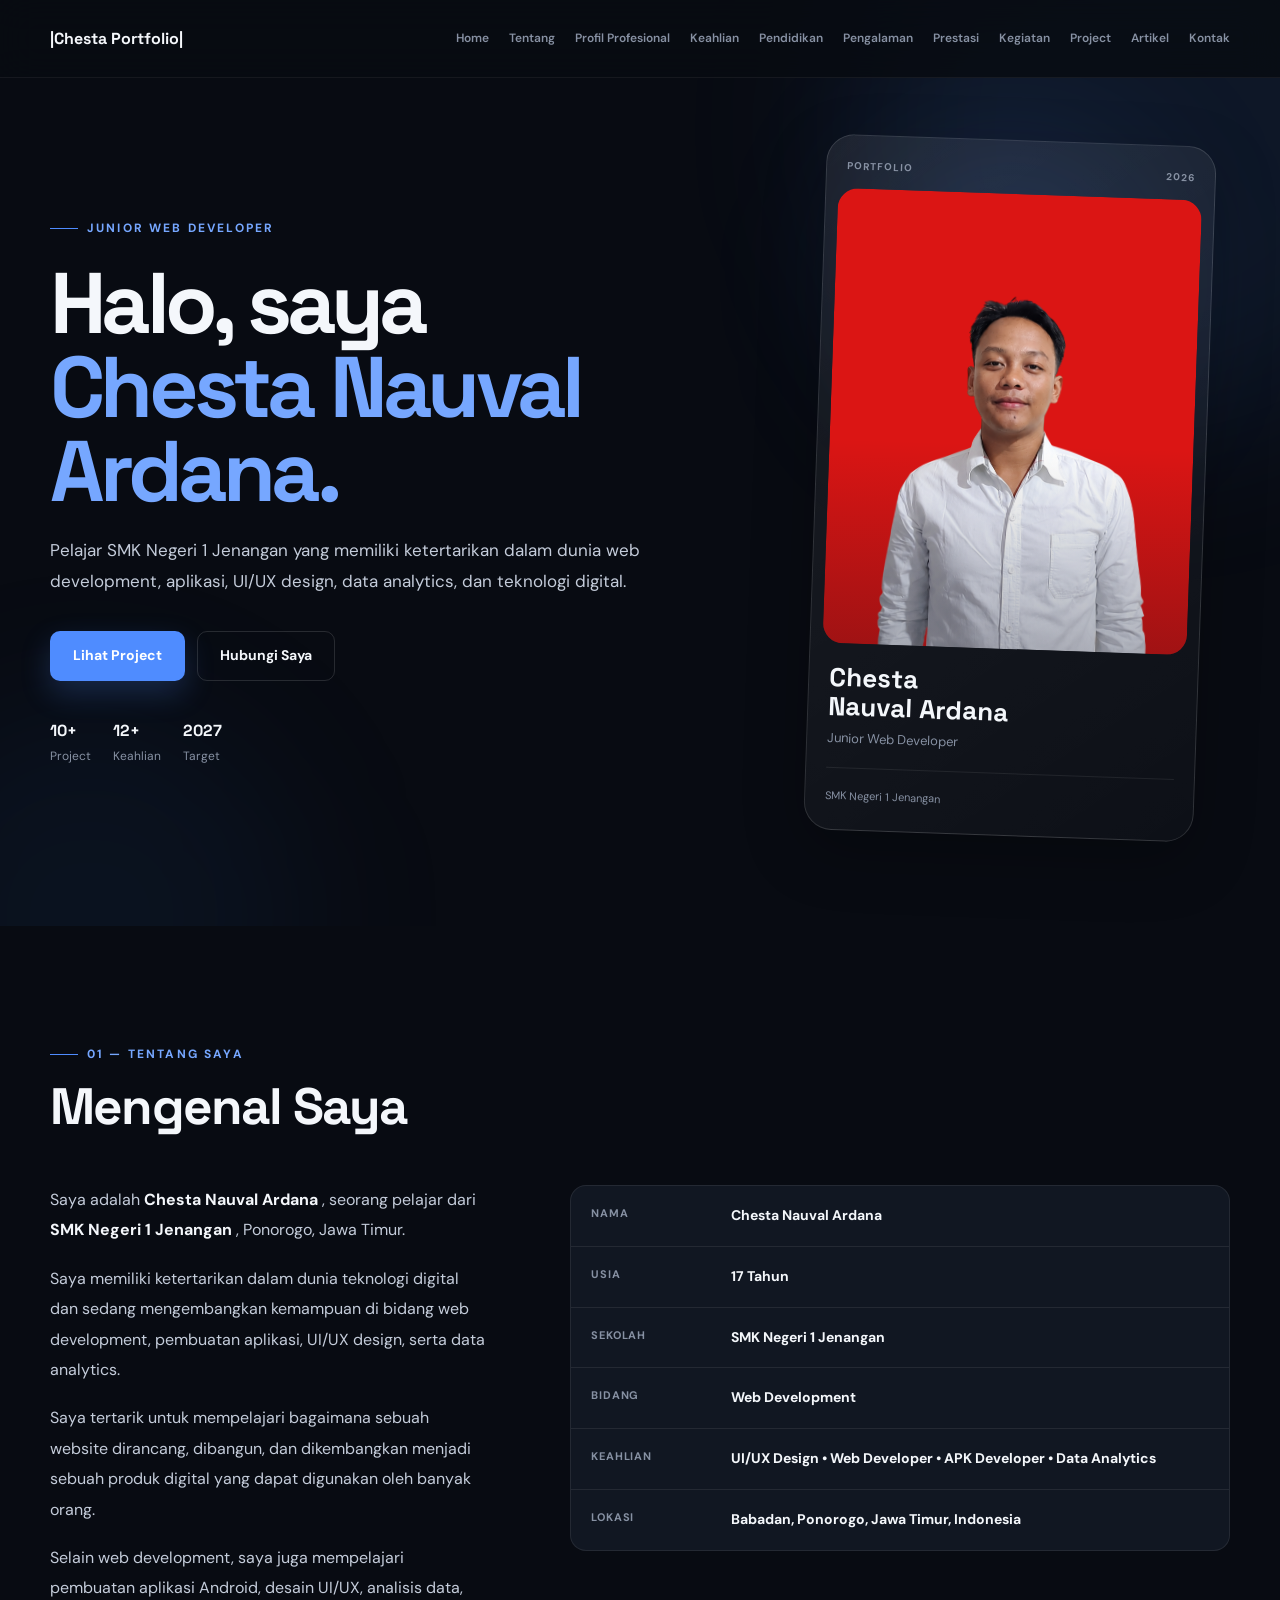
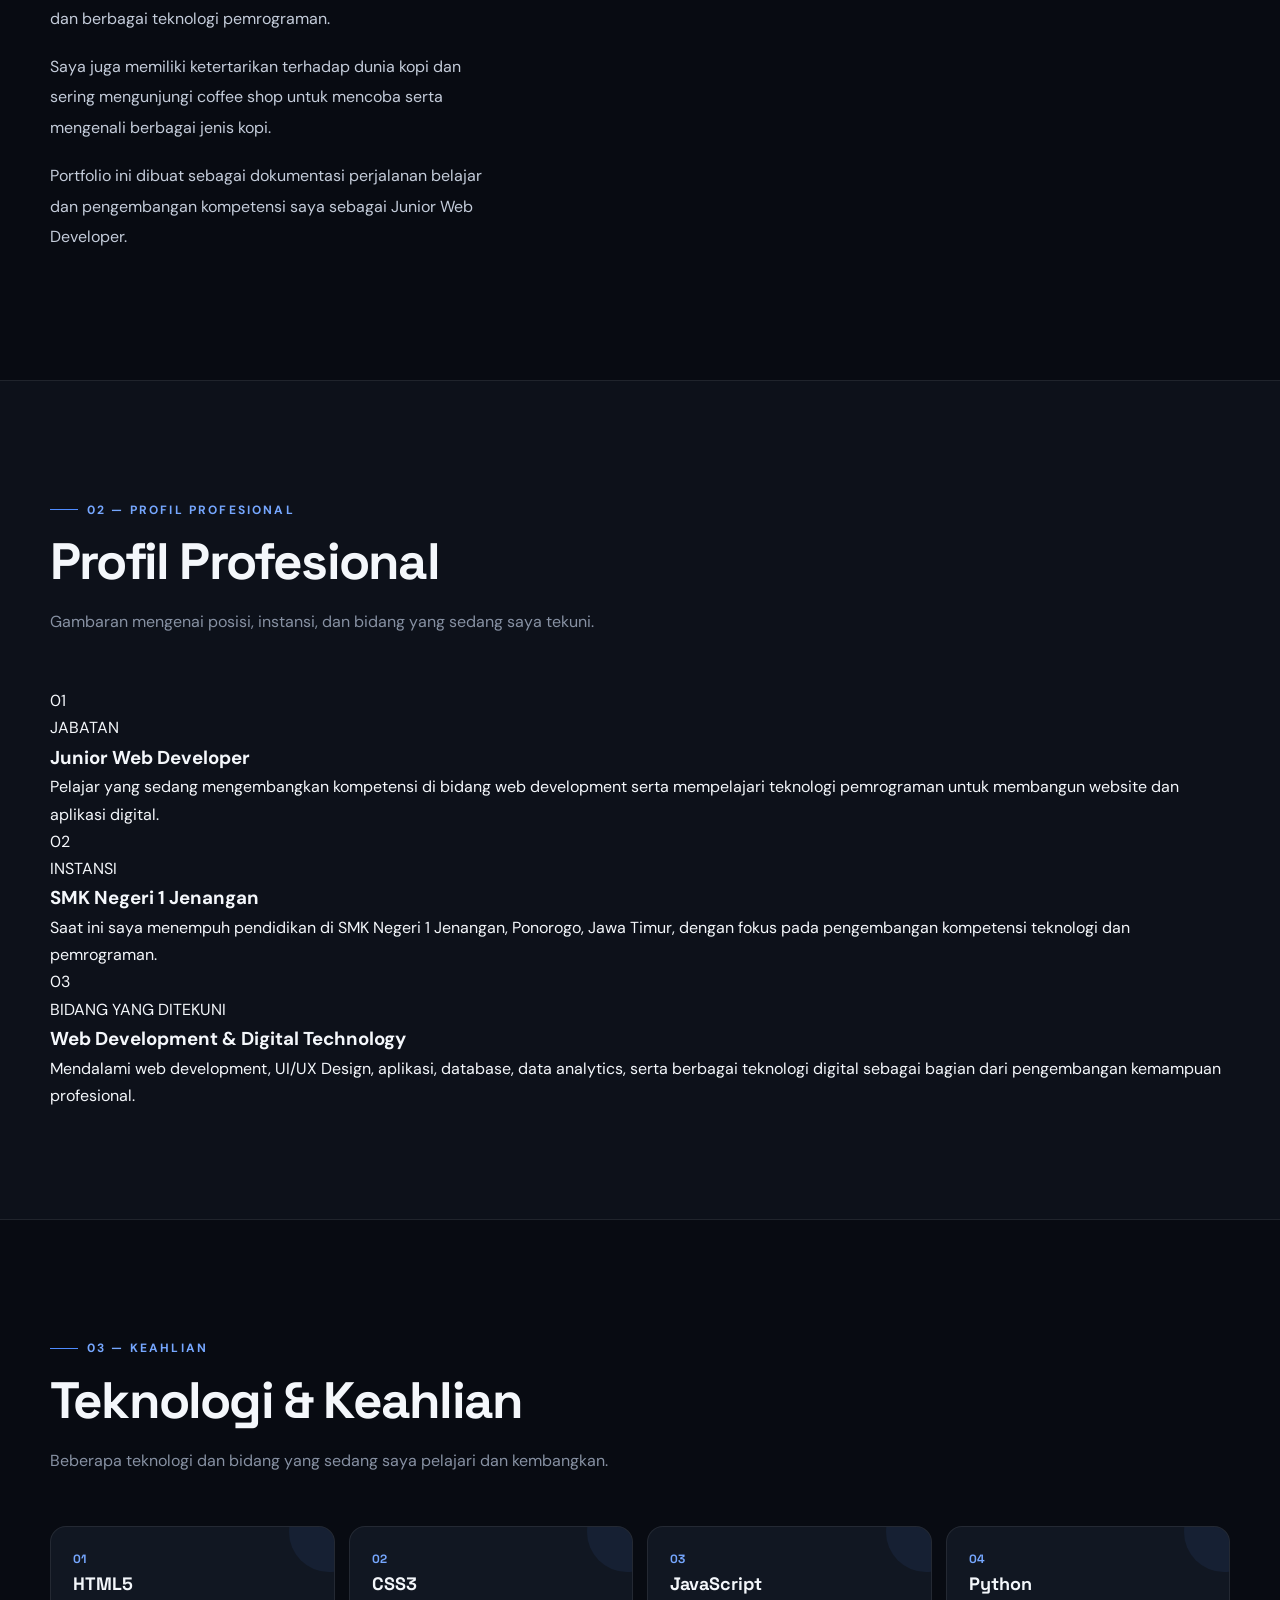
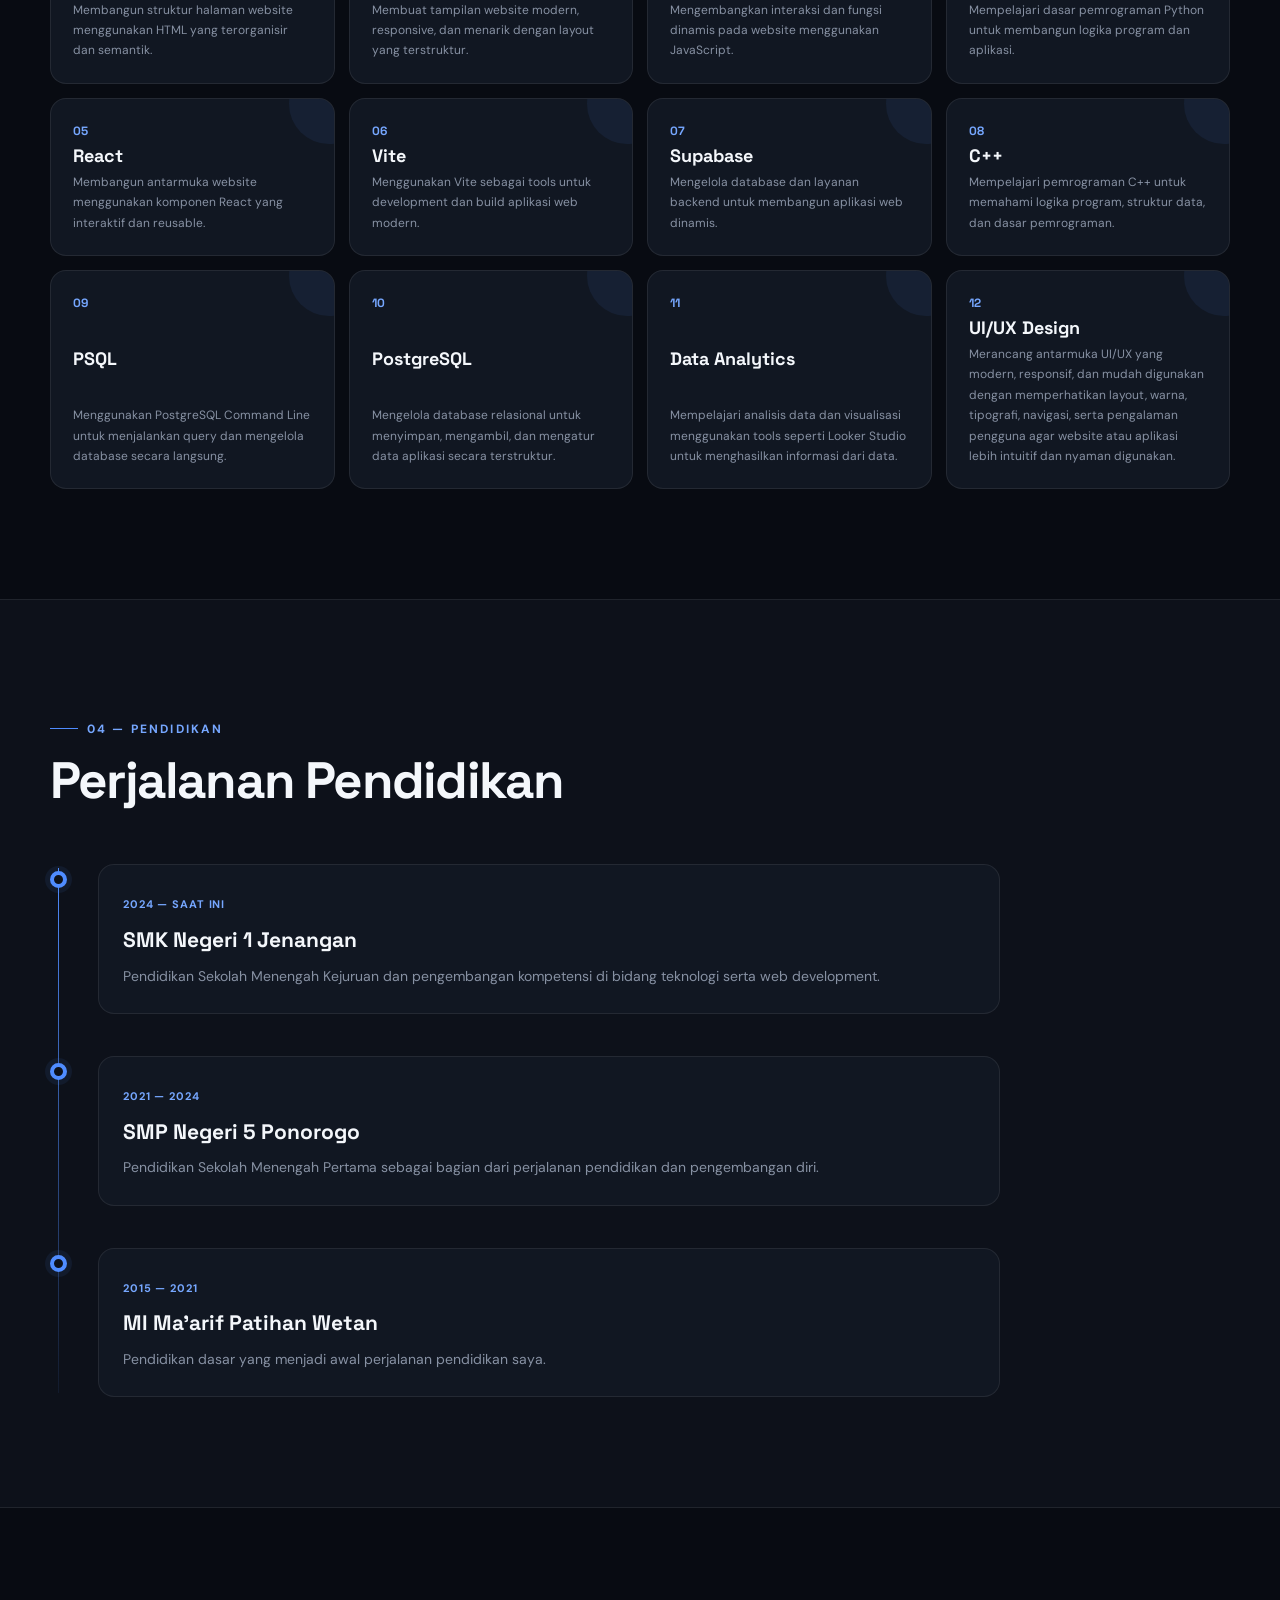
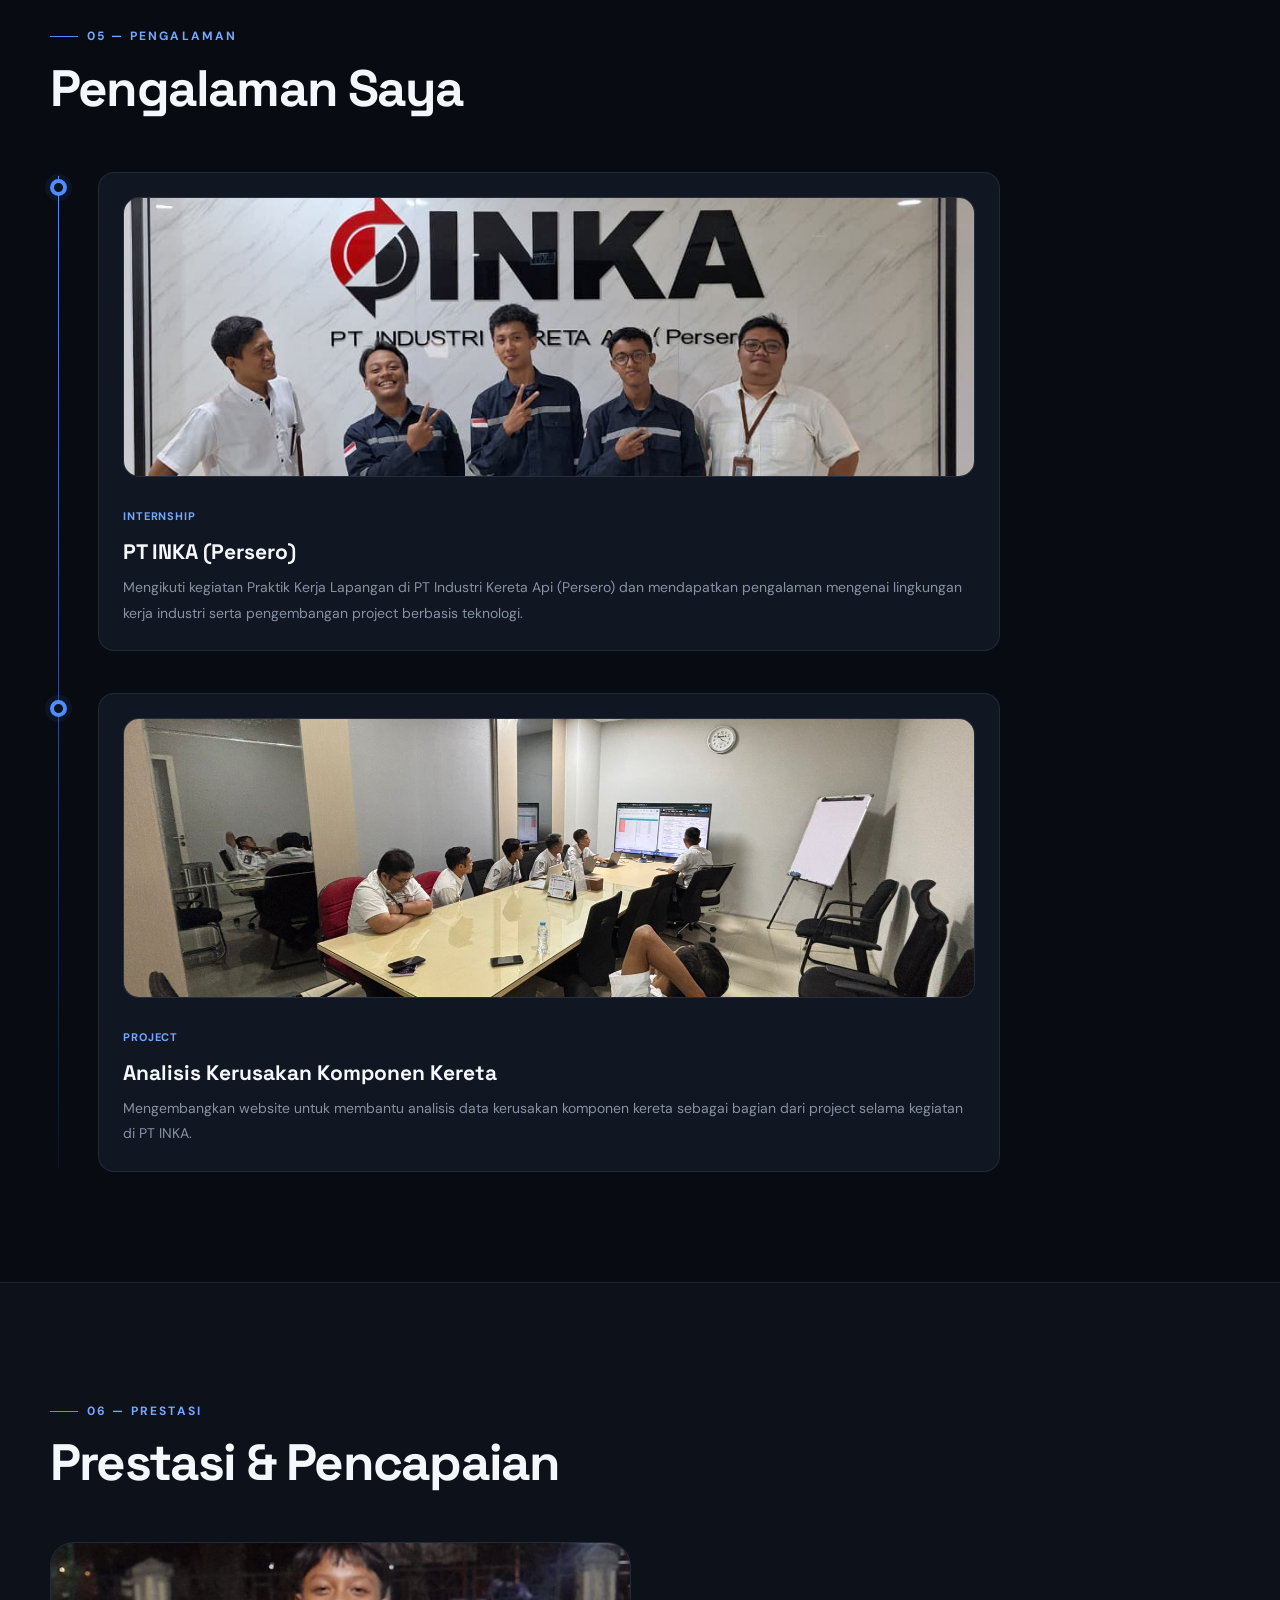
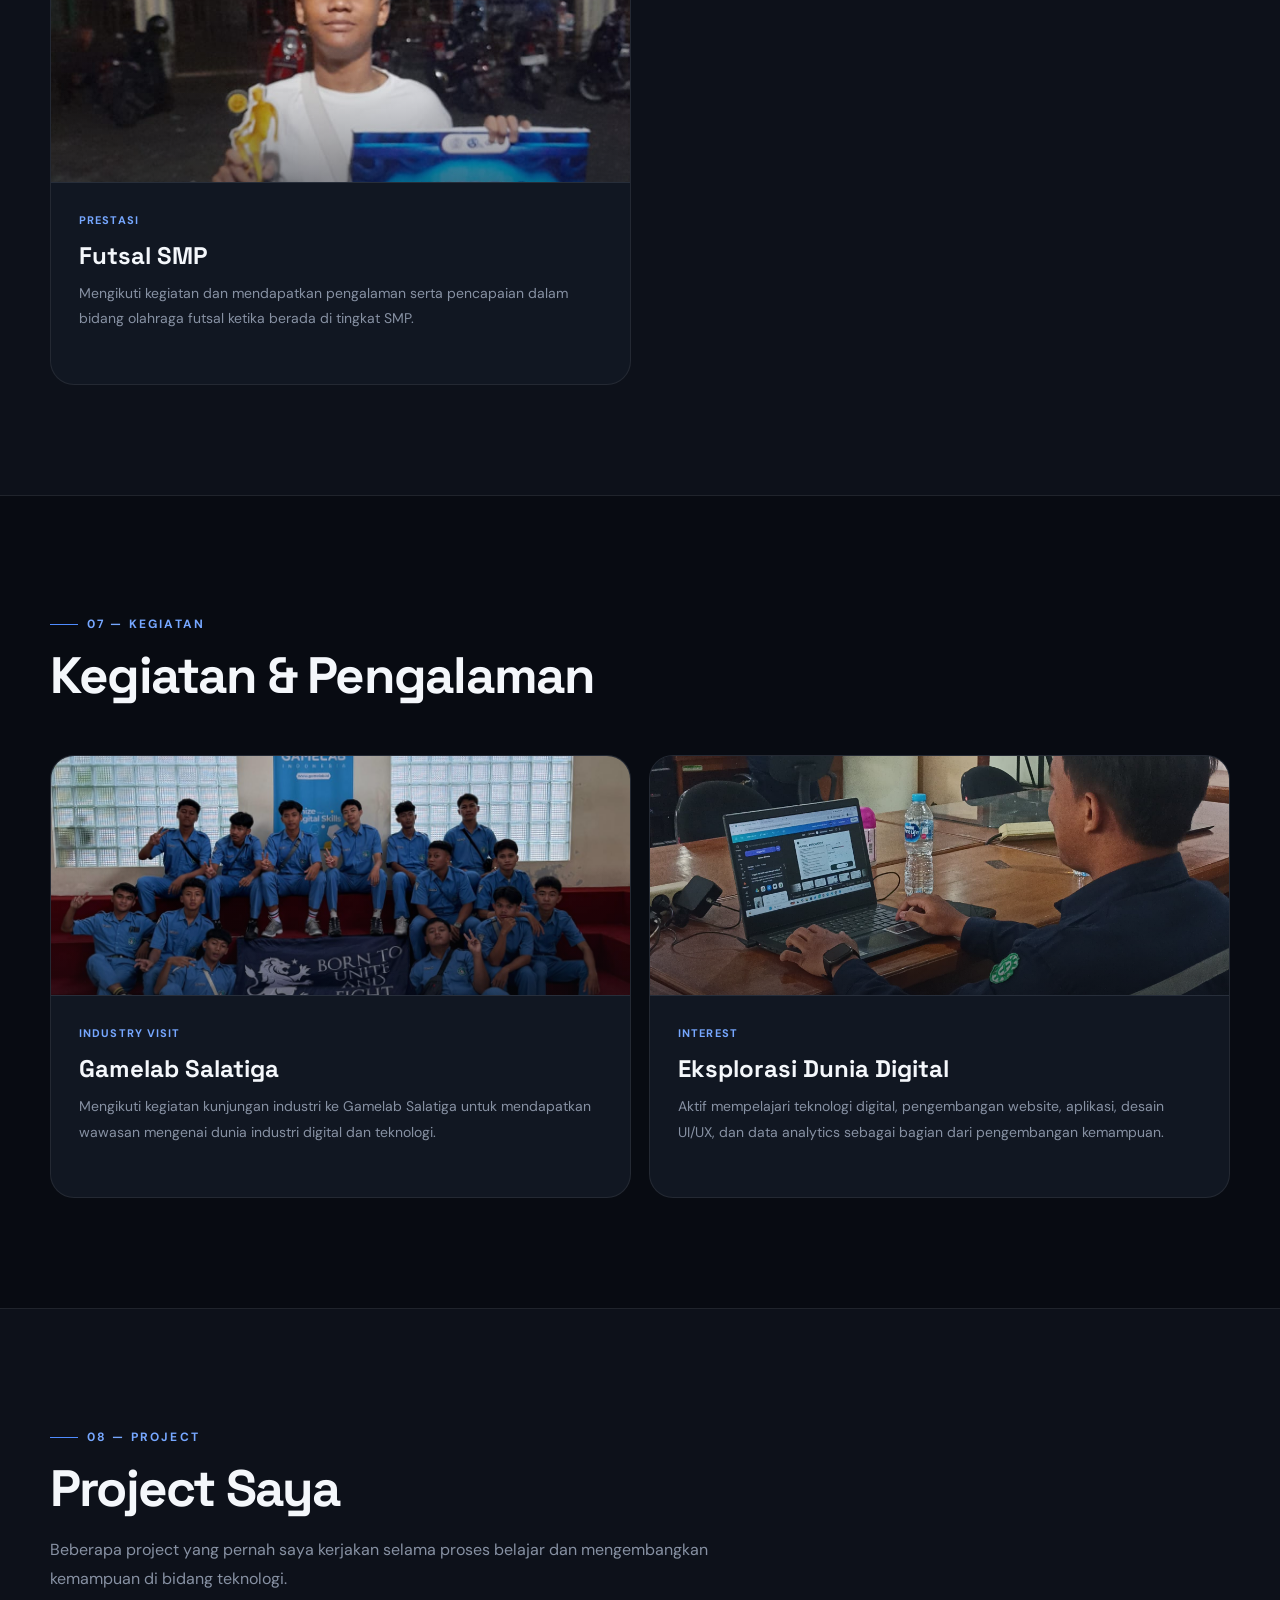
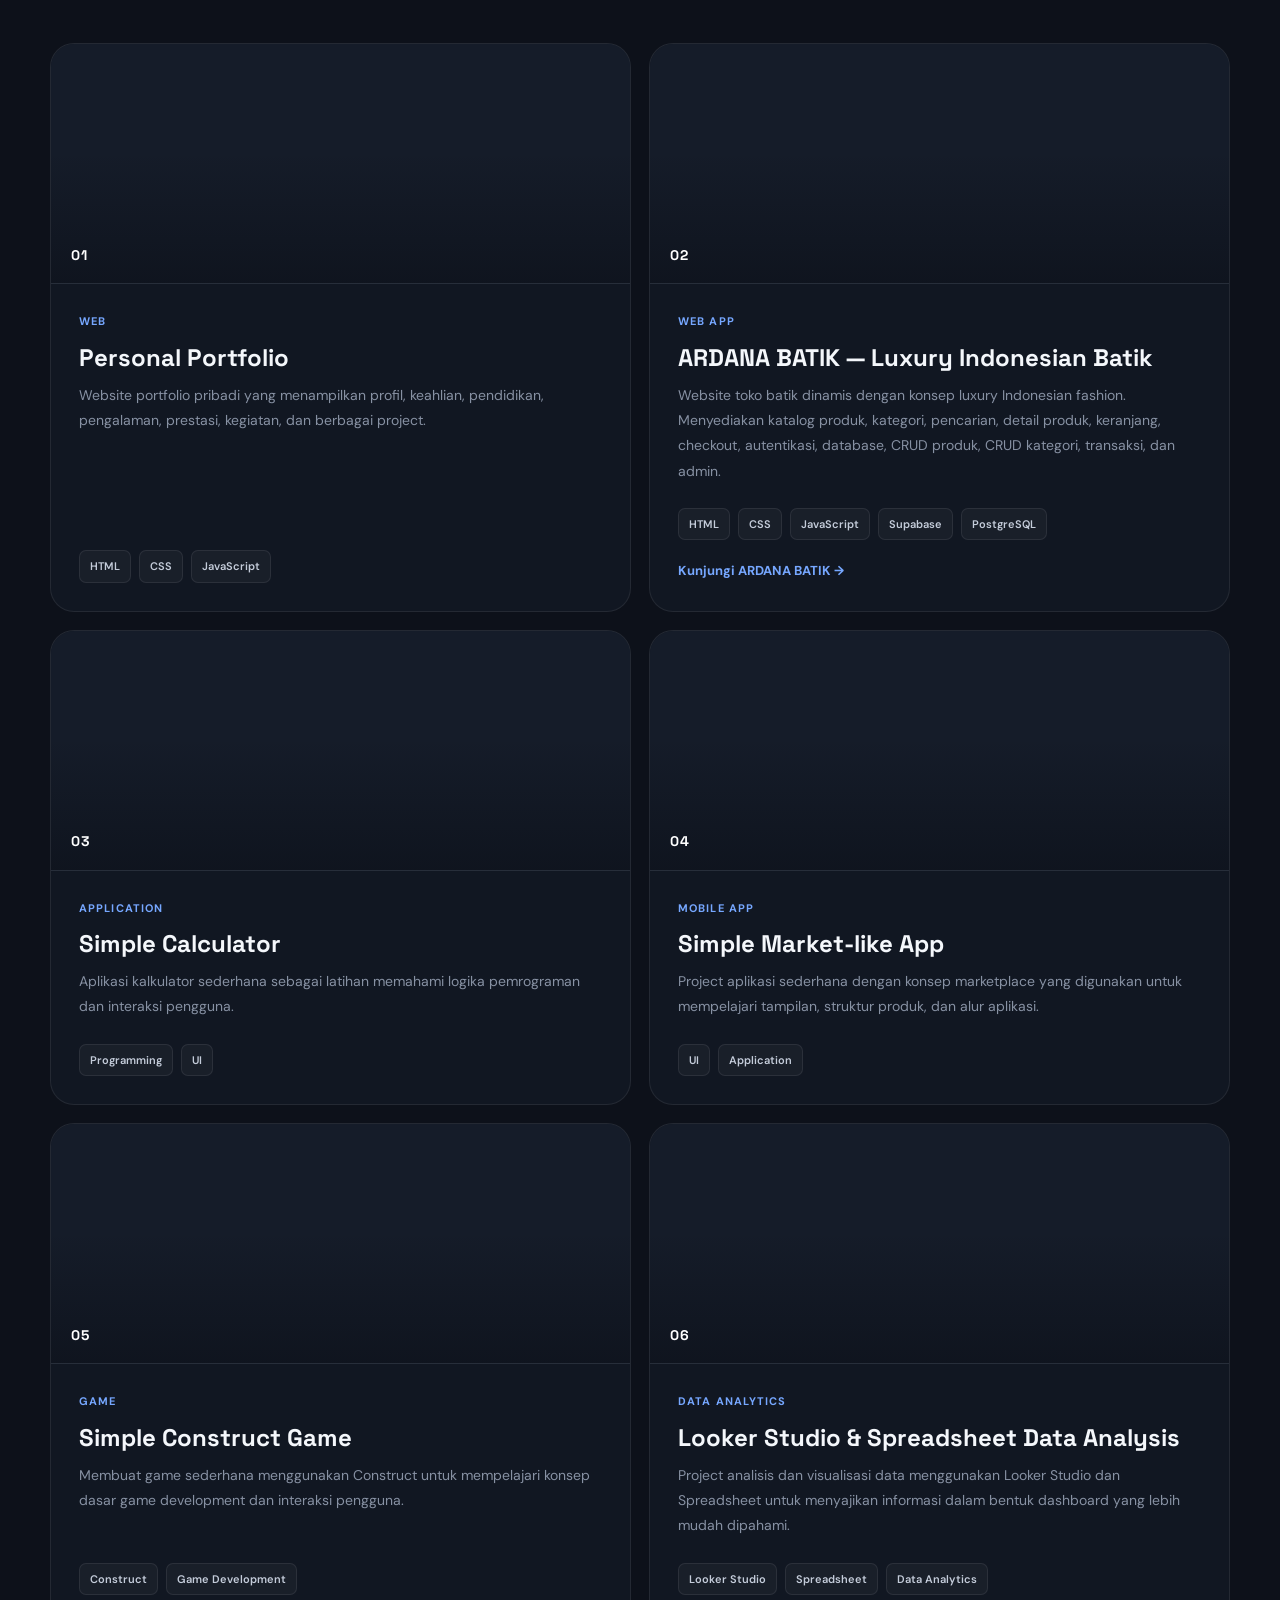
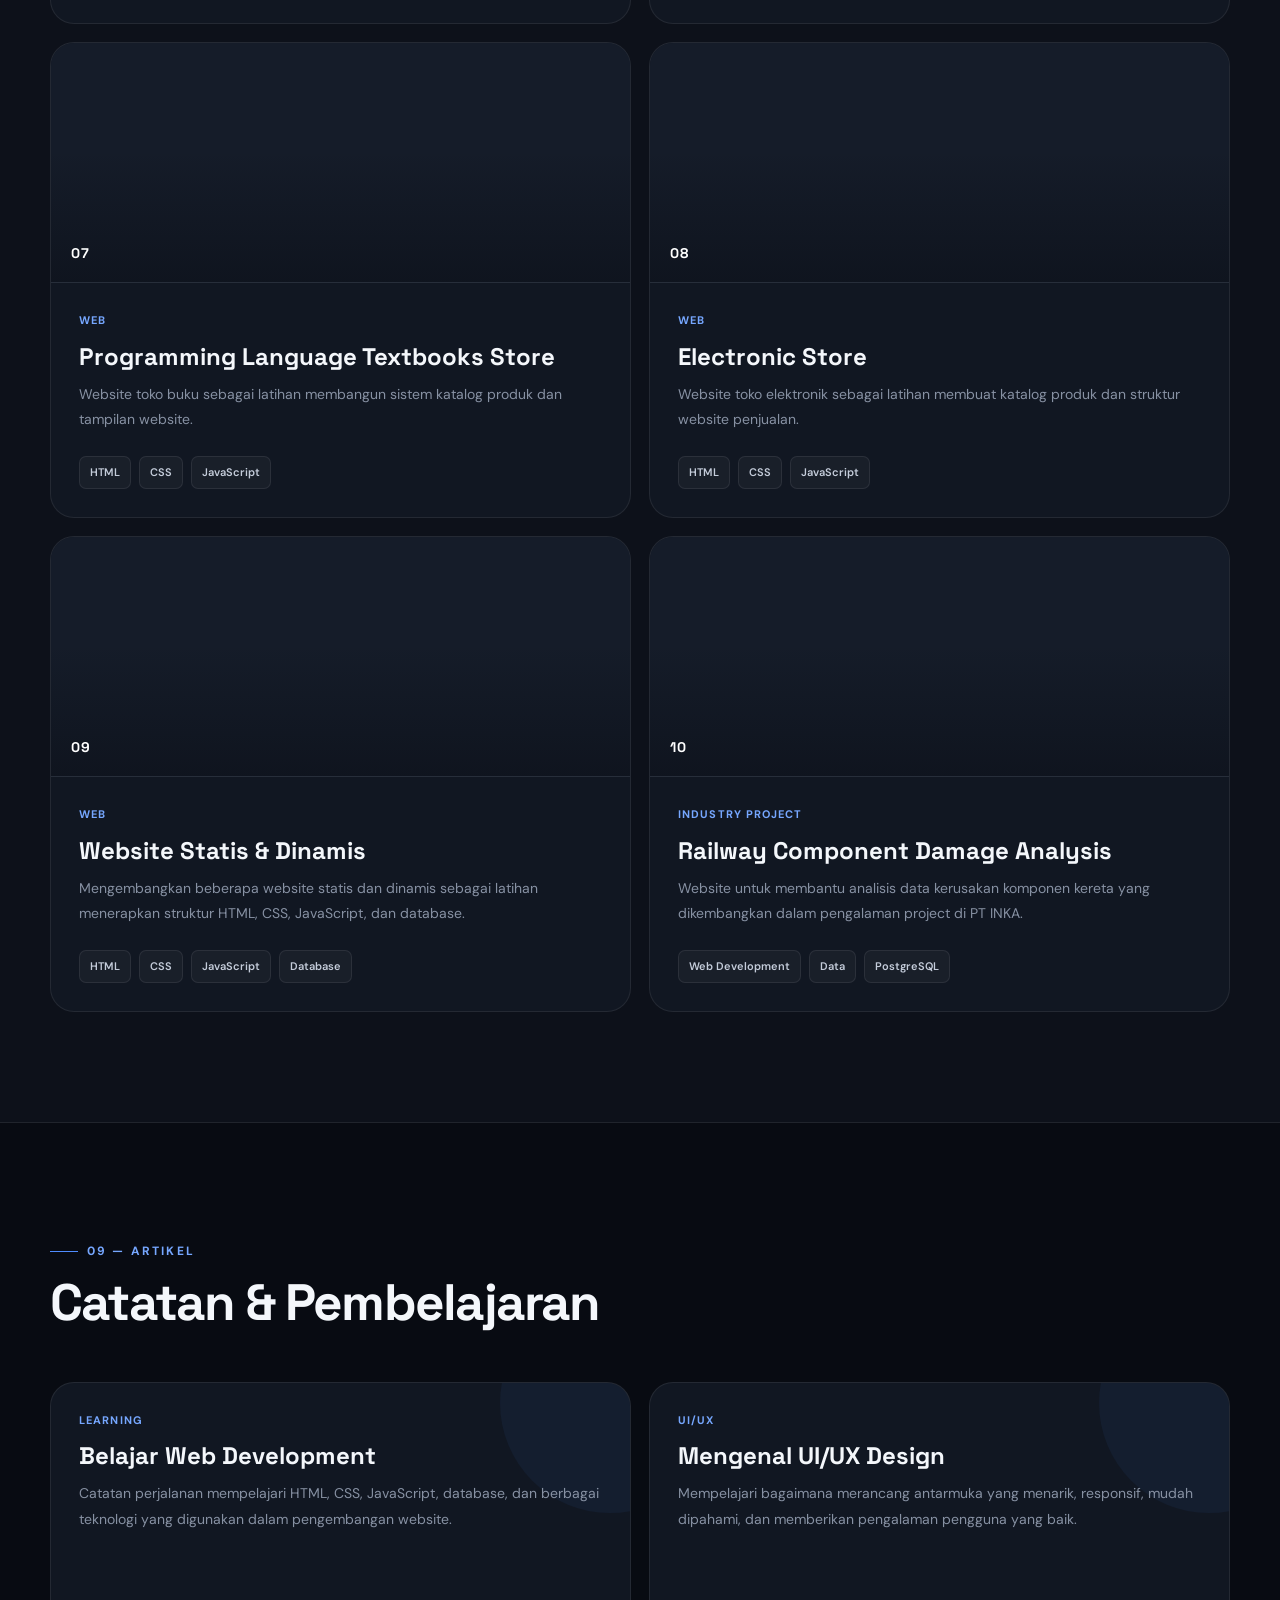
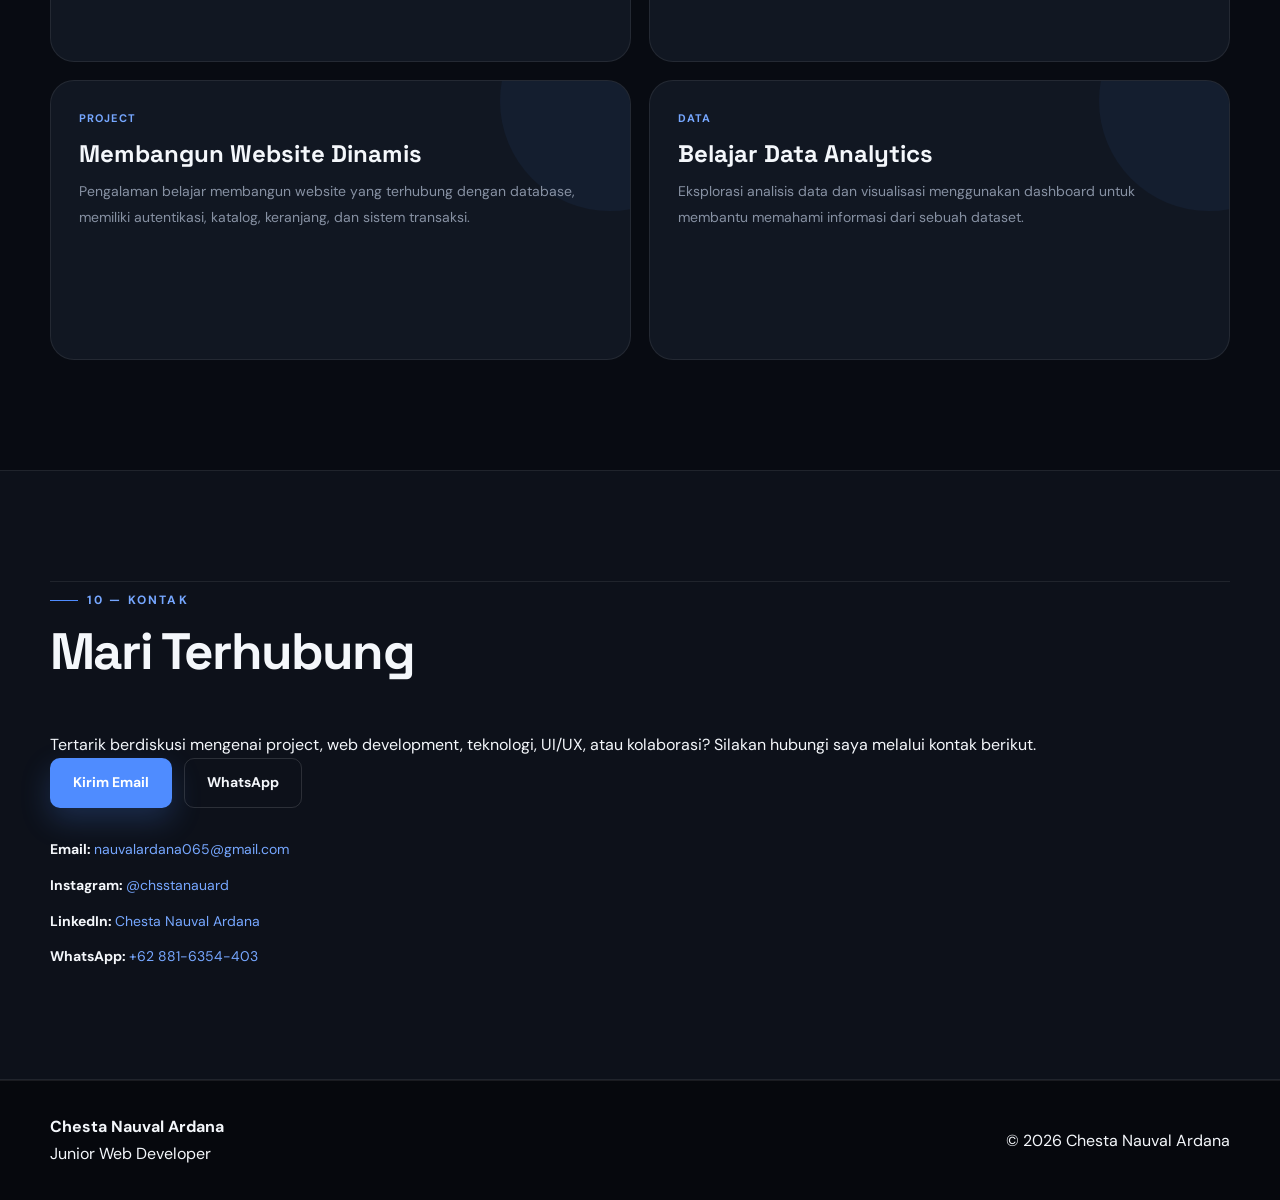
==== commit add18db1: "Refactor code structure for improved readability and maintainability" ====
--- a/portfolio/index.html
+++ b/portfolio/index.html
@@ -1035,7 +1035,7 @@
                             <div class="experience-image">
 
                                 <img
-                                    src="assets/images/foto inka.jpg"
+                                    src="assets/images/inka.jpg"
                                     alt="Kegiatan Praktik Kerja Lapangan di PT INKA"
                                 >
 
@@ -1073,6 +1073,16 @@
 
                         <div class="timeline-content">
 
+
+                            <div class="experience-image">
+
+                                <img
+                                    src="assets/images/inka2.jpg"
+                                    alt="Kegiatan Praktik Kerja Lapangan di PT INKA"
+                                >
+
+                            </div>
+
                             <span>
                                 PROJECT
                             </span>
@@ -1134,10 +1144,10 @@
 
                         <div class="project-image">
 
-                            <span>
-                                01
-                            </span>
-
+                             <img
+                                src="assets/images/futsal.jpg"
+                                alt="Kegiatan kunjungan industri ke Gamelab Salatiga"
+                            >
                         </div>
 
 
@@ -1244,10 +1254,10 @@
 
                         <div class="project-image">
 
-                            <span>
-                                02
-                            </span>
-
+                            <img
+                                src="assets/images/foto inka.jpg"
+                                alt="Kegiatan kunjungan industri ke Gamelab Salatiga"
+                            >
                         </div>
 
 
